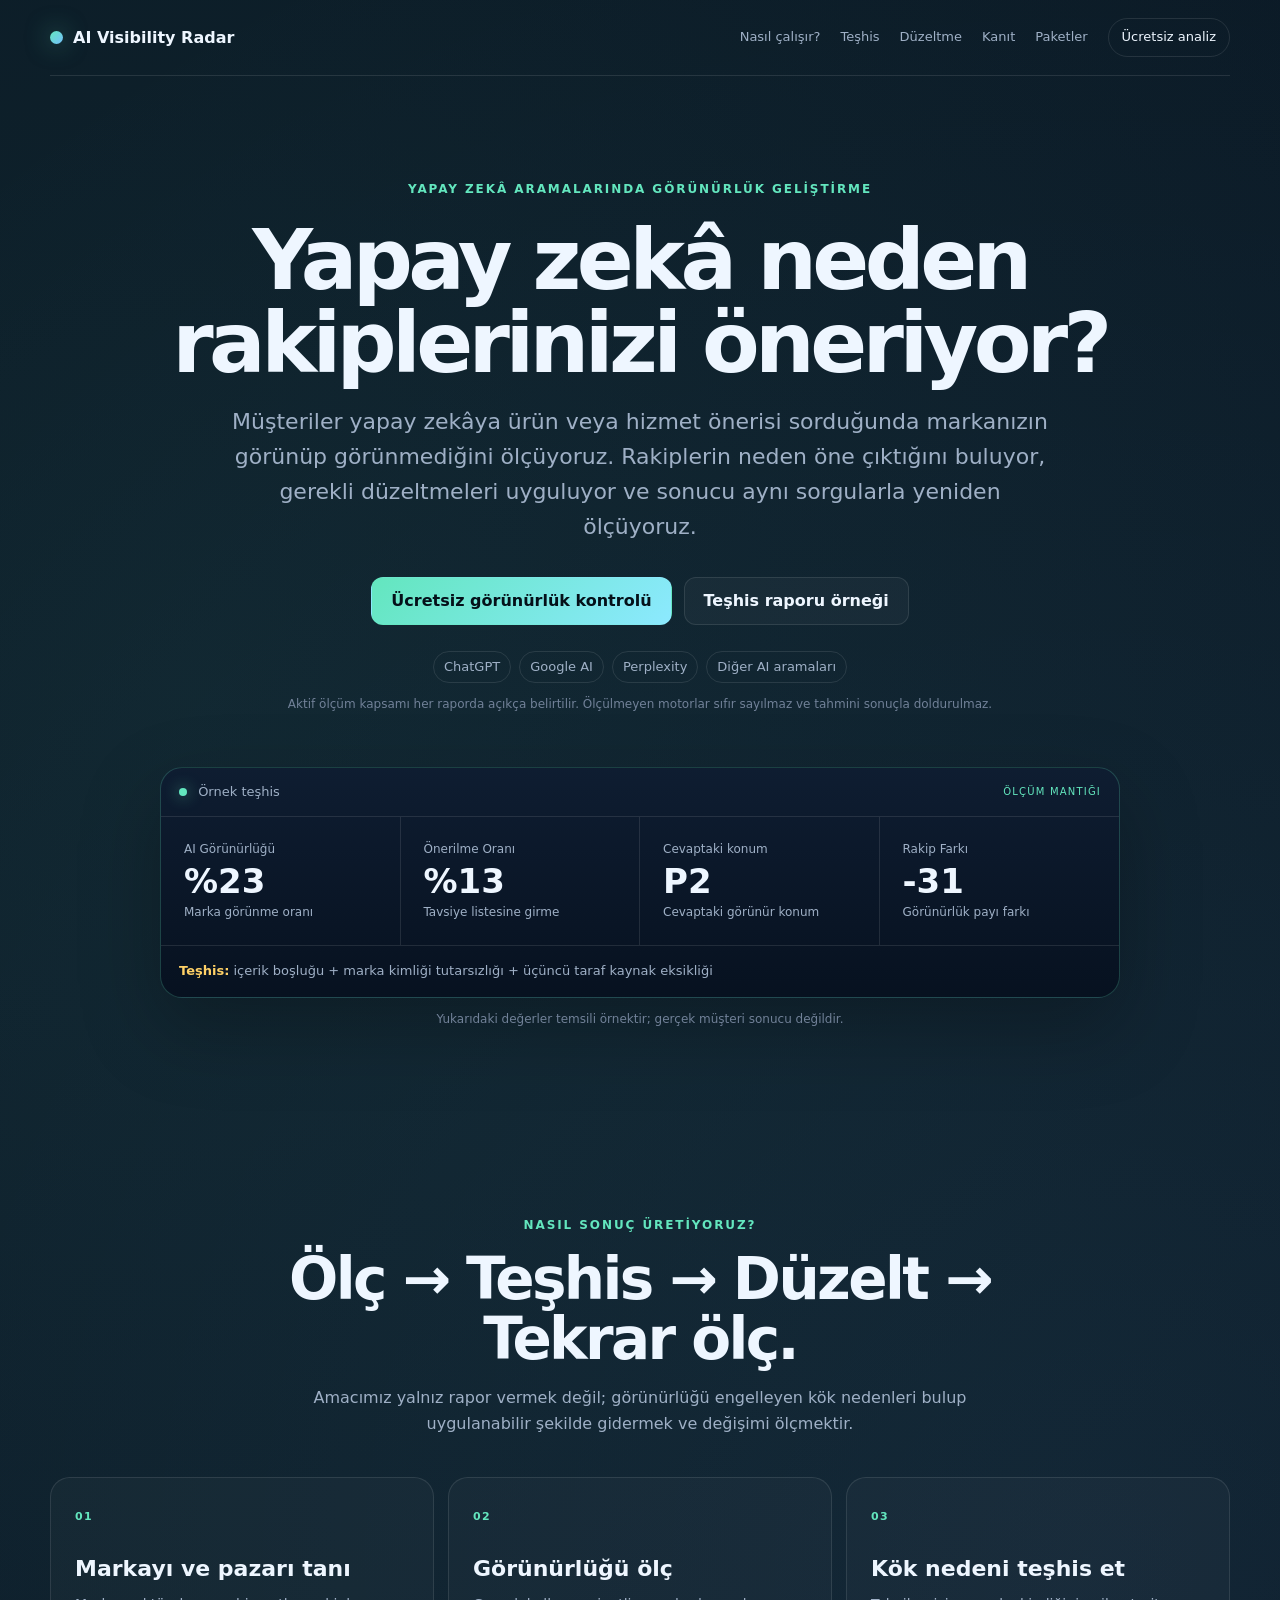
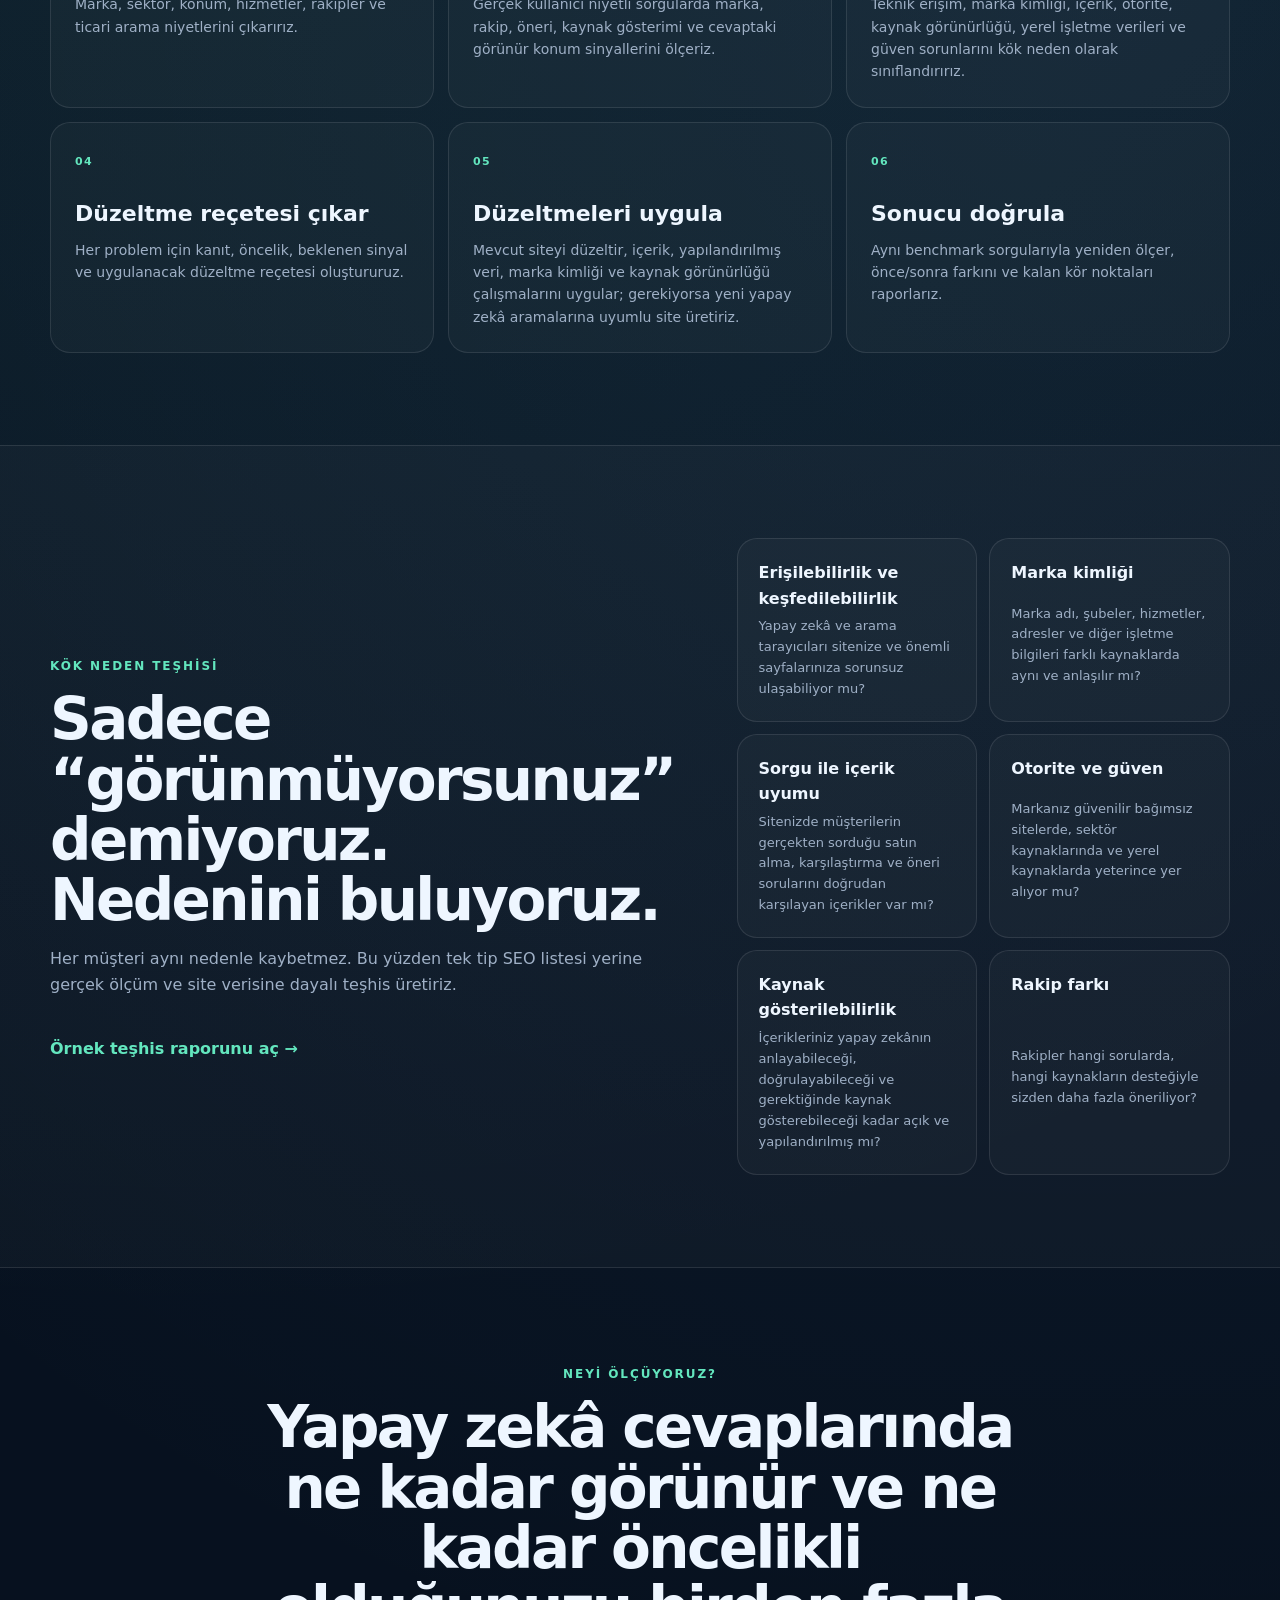
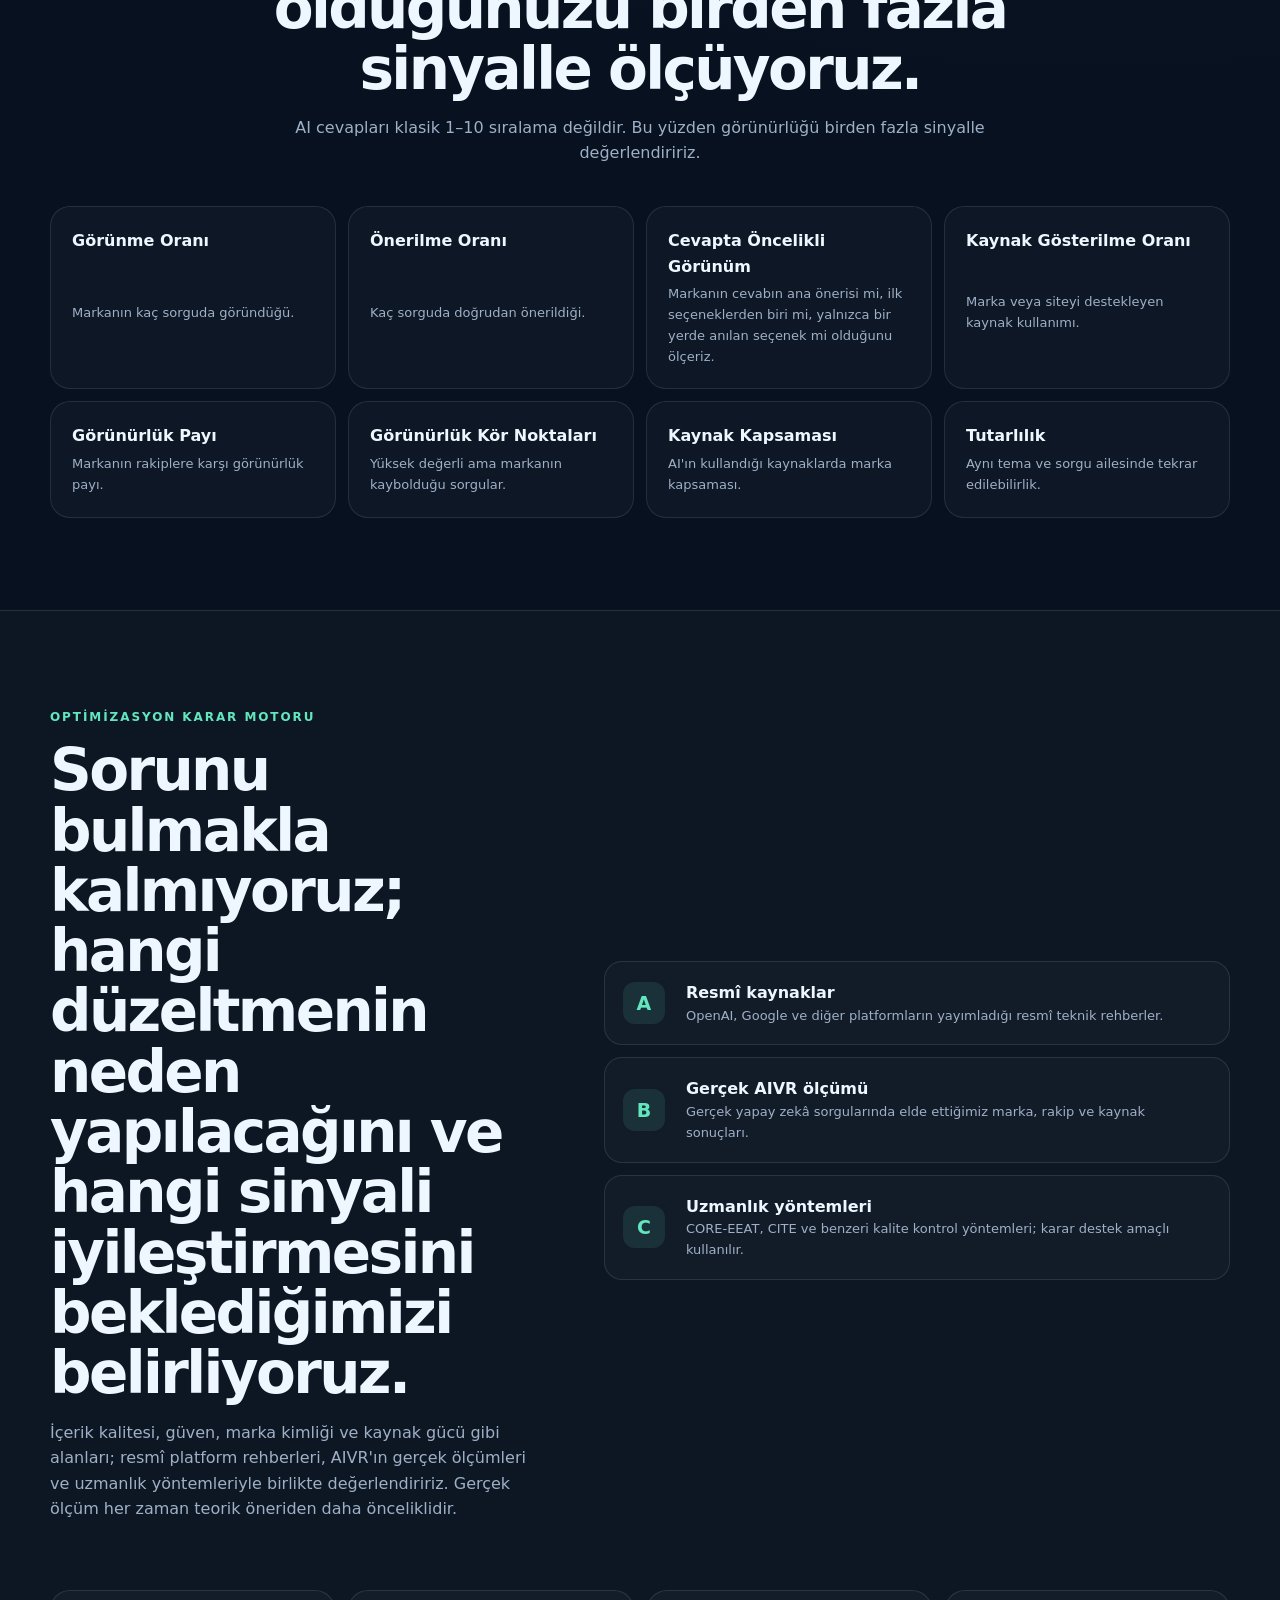
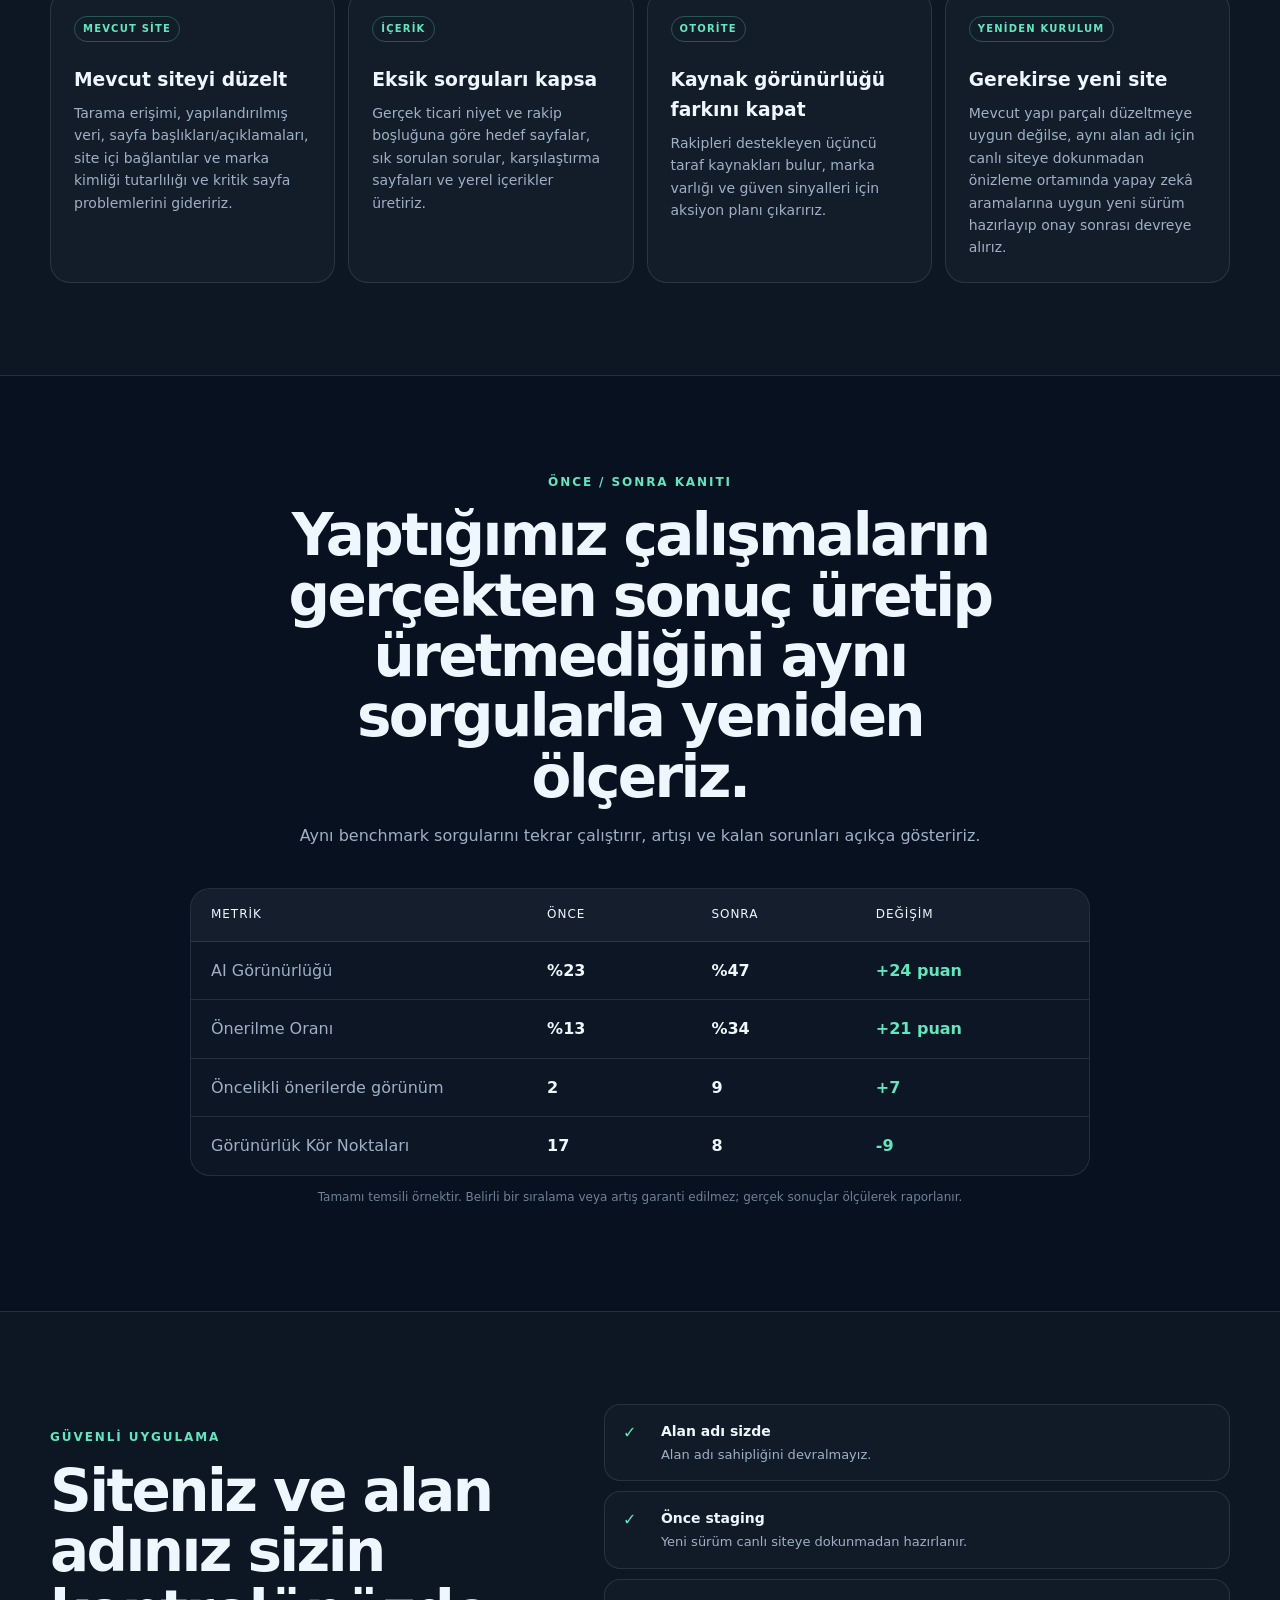
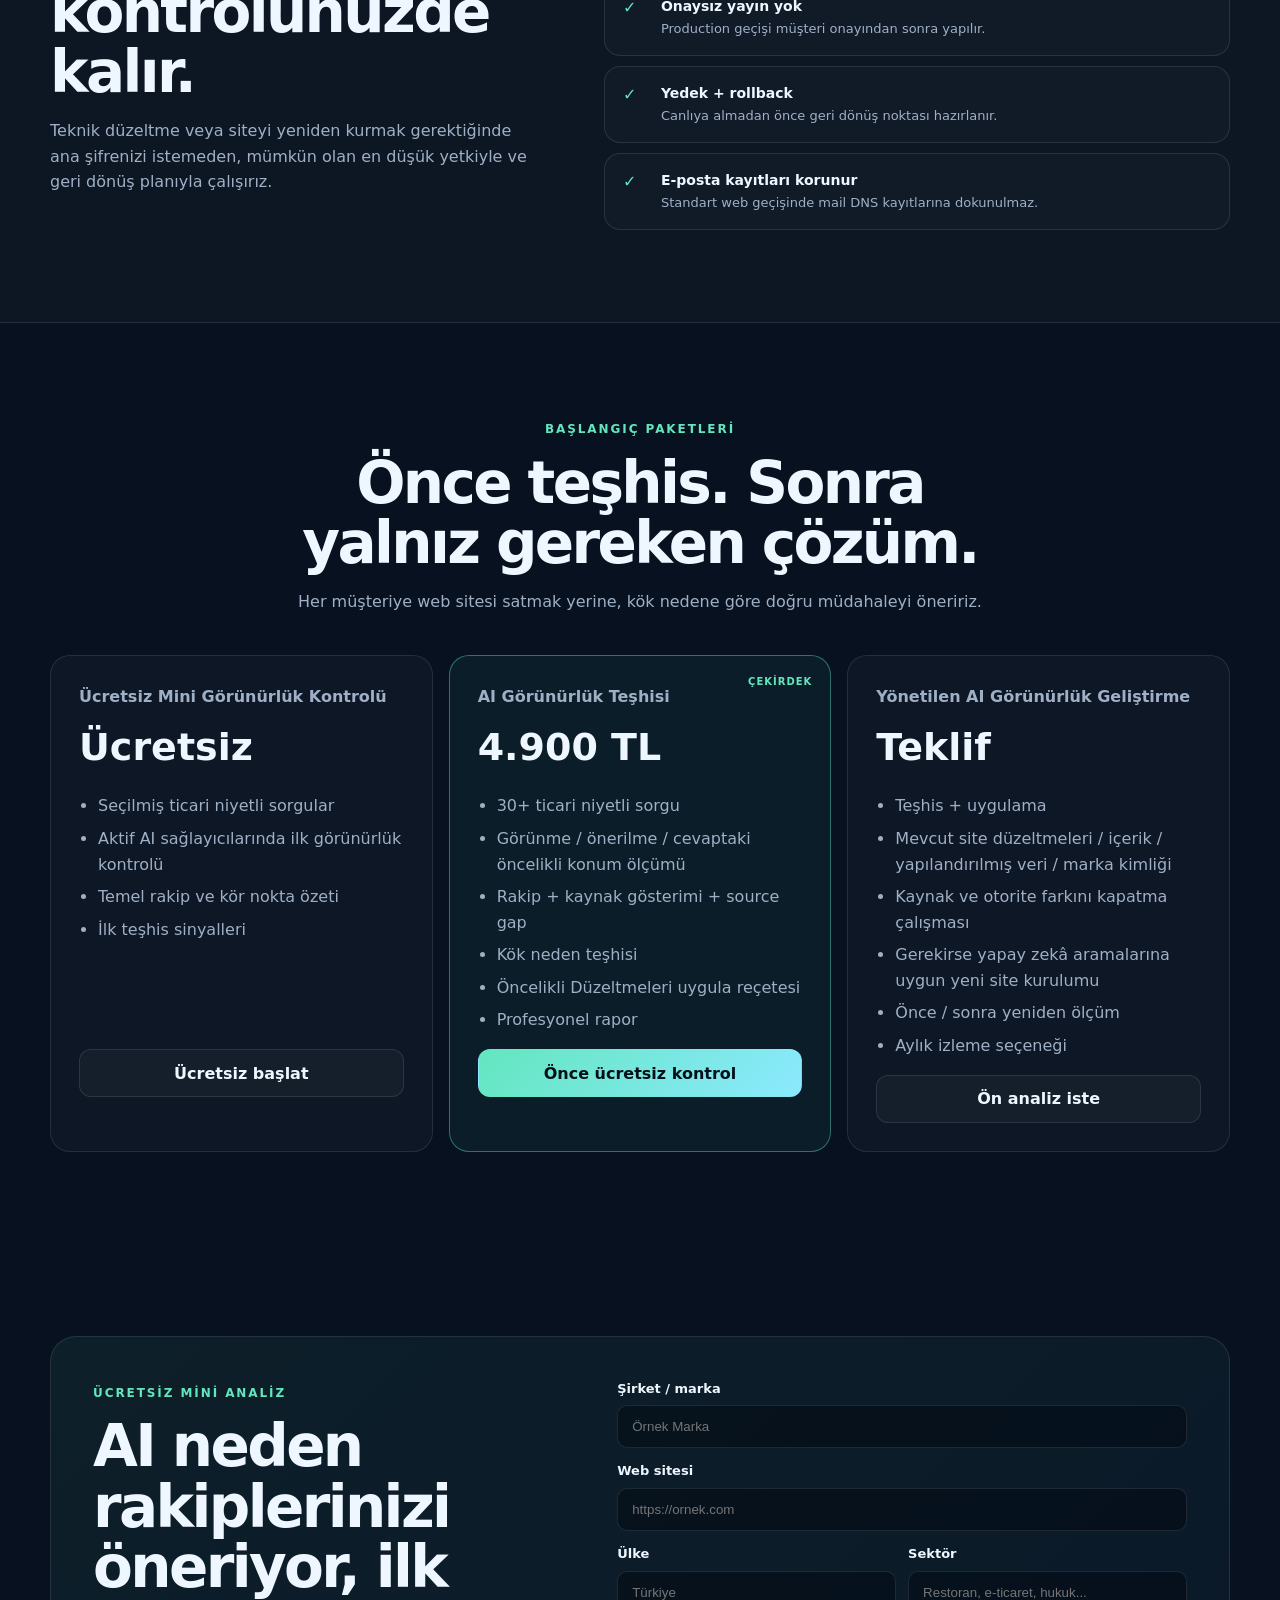
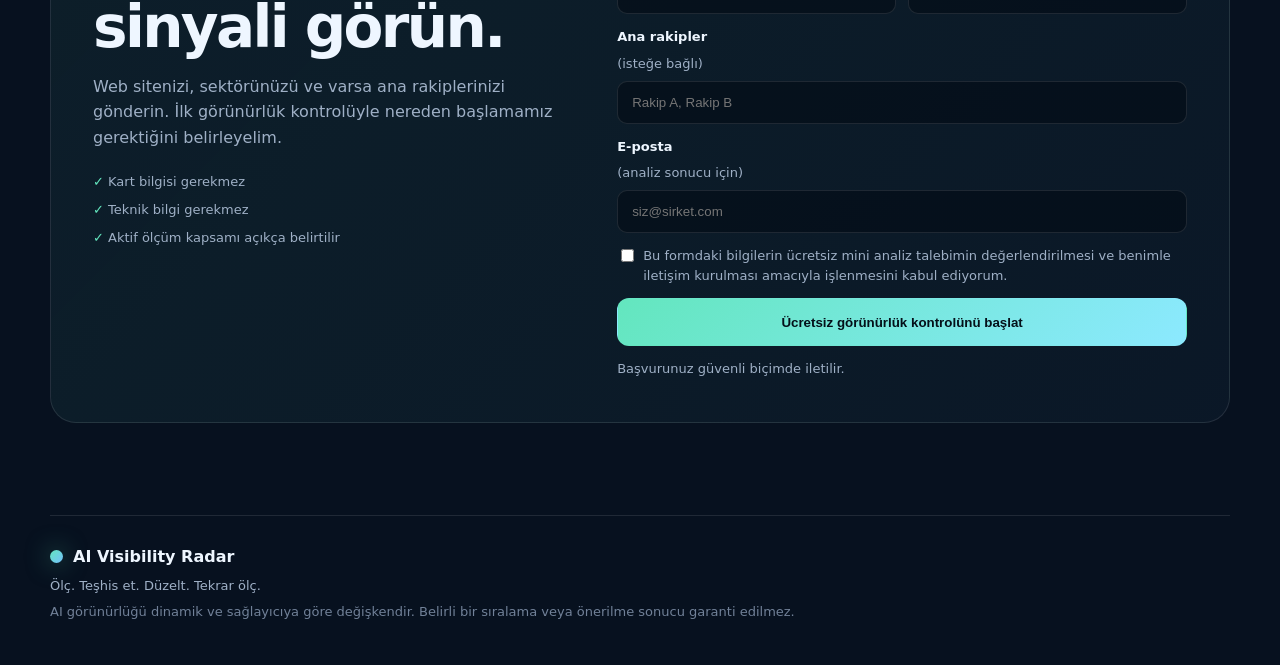
==== ai-visibility-radar/index.html @ 1019739a "Polish customer-facing Turkish terminology" ====
<!doctype html>
<html lang="tr">
<head>
  <meta charset="utf-8" />
  <meta name="viewport" content="width=device-width, initial-scale=1" />
  <meta name="description" content="AI Visibility Radar; markanızın yapay zekâ cevaplarında neden görünmediğini teşhis eder, rakip ve kaynak farkını gösterir, düzeltme planı üretir ve sonucu yeniden ölçer." />
  <meta name="theme-color" content="#07111f" />
  <meta http-equiv="Cache-Control" content="no-cache, no-store, must-revalidate" />
  <meta http-equiv="Pragma" content="no-cache" />
  <meta http-equiv="Expires" content="0" />
  <title>AI Visibility Radar — Ölç, Teşhis Et, Düzelt, Tekrar Ölç</title>
  <link rel="stylesheet" href="./styles.css?v=tr-20260918-1" />
</head>
<body>
  <header class="nav shell">
    <a class="brand" href="#top" aria-label="AI Visibility Radar ana sayfa">
      <span class="brand-mark" aria-hidden="true"></span>
      <span>AI Visibility Radar</span>
    </a>
    <nav class="nav-links" aria-label="Ana menü">
      <a href="#how">Nasıl çalışır?</a>
      <a href="#diagnosis">Teşhis</a>
      <a href="#fix">Düzeltme</a>
      <a href="#proof">Kanıt</a>
      <a href="#pricing">Paketler</a>
      <a class="nav-cta" href="#free-check">Ücretsiz analiz</a>
    </nav>
  </header>

  <main id="top">
    <section class="hero shell">
      <div class="eyebrow">Yapay zekâ aramalarında görünürlük geliştirme</div>
      <h1>Yapay zekâ neden rakiplerinizi öneriyor?</h1>
      <p class="hero-copy">Müşteriler yapay zekâya ürün veya hizmet önerisi sorduğunda markanızın görünüp görünmediğini ölçüyoruz. Rakiplerin neden öne çıktığını buluyor, gerekli düzeltmeleri uyguluyor ve sonucu aynı sorgularla yeniden ölçüyoruz.</p>

      <div class="hero-actions">
        <a class="button primary" href="#free-check">Ücretsiz görünürlük kontrolü</a>
        <a class="button secondary" href="./sample-report.html?v=tr-20260918-1">Teşhis raporu örneği</a>
      </div>

      <div class="engine-row" aria-label="Hedeflenen yapay zekâ ekosistemleri">
        <span>ChatGPT</span><span>Google AI</span><span>Perplexity</span><span>Diğer AI aramaları</span>
      </div>
      <p class="illustrative">Aktif ölçüm kapsamı her raporda açıkça belirtilir. Ölçülmeyen motorlar sıfır sayılmaz ve tahmini sonuçla doldurulmaz.</p>

      <div class="hero-console" aria-label="AI görünürlük örnek teşhis ekranı">
        <div class="console-head">
          <div><span class="status-dot"></span> Örnek teşhis</div>
          <span class="console-tag">ÖLÇÜM MANTIĞI</span>
        </div>
        <div class="console-grid">
          <div class="console-metric"><span>AI Görünürlüğü</span><strong>%23</strong><small>Marka görünme oranı</small></div>
          <div class="console-metric"><span>Önerilme Oranı</span><strong>%13</strong><small>Tavsiye listesine girme</small></div>
          <div class="console-metric"><span>Cevaptaki konum</span><strong>P2</strong><small>Cevaptaki görünür konum</small></div>
          <div class="console-metric"><span>Rakip Farkı</span><strong>-31</strong><small>Görünürlük payı farkı</small></div>
        </div>
        <div class="diagnosis-strip"><b>Teşhis:</b> içerik boşluğu + marka kimliği tutarsızlığı + üçüncü taraf kaynak eksikliği</div>
      </div>
      <p class="illustrative">Yukarıdaki değerler temsili örnektir; gerçek müşteri sonucu değildir.</p>
    </section>

    <section class="section shell" id="how">
      <div class="section-heading">
        <span class="kicker">Nasıl sonuç üretiyoruz?</span>
        <h2>Ölç → Teşhis → Düzelt → Tekrar ölç.</h2>
        <p>Amacımız yalnız rapor vermek değil; görünürlüğü engelleyen kök nedenleri bulup uygulanabilir şekilde gidermek ve değişimi ölçmektir.</p>
      </div>

      <div class="flow-grid">
        <article class="flow-card"><span>01</span><h3>Markayı ve pazarı tanı</h3><p>Marka, sektör, konum, hizmetler, rakipler ve ticari arama niyetlerini çıkarırız.</p></article>
        <article class="flow-card"><span>02</span><h3>Görünürlüğü ölç</h3><p>Gerçek kullanıcı niyetli sorgularda marka, rakip, öneri, kaynak gösterimi ve cevaptaki görünür konum sinyallerini ölçeriz.</p></article>
        <article class="flow-card"><span>03</span><h3>Kök nedeni teşhis et</h3><p>Teknik erişim, marka kimliği, içerik, otorite, kaynak görünürlüğü, yerel işletme verileri ve güven sorunlarını kök neden olarak sınıflandırırız.</p></article>
        <article class="flow-card"><span>04</span><h3>Düzeltme reçetesi çıkar</h3><p>Her problem için kanıt, öncelik, beklenen sinyal ve uygulanacak düzeltme reçetesi oluştururuz.</p></article>
        <article class="flow-card"><span>05</span><h3>Düzeltmeleri uygula</h3><p>Mevcut siteyi düzeltir, içerik, yapılandırılmış veri, marka kimliği ve kaynak görünürlüğü çalışmalarını uygular; gerekiyorsa yeni yapay zekâ aramalarına uyumlu site üretiriz.</p></article>
        <article class="flow-card"><span>06</span><h3>Sonucu doğrula</h3><p>Aynı benchmark sorgularıyla yeniden ölçer, önce/sonra farkını ve kalan kör noktaları raporlarız.</p></article>
      </div>
    </section>

    <section class="section section-dark" id="diagnosis">
      <div class="shell split">
        <div class="section-heading left">
          <span class="kicker">Kök neden teşhisi</span>
          <h2>Sadece “görünmüyorsunuz” demiyoruz. Nedenini buluyoruz.</h2>
          <p>Her müşteri aynı nedenle kaybetmez. Bu yüzden tek tip SEO listesi yerine gerçek ölçüm ve site verisine dayalı teşhis üretiriz.</p>
          <a class="text-link" href="./sample-report.html?v=tr-20260918-1">Örnek teşhis raporunu aç →</a>
        </div>
        <div class="diagnosis-grid">
          <div class="diagnosis-card"><strong>Erişilebilirlik ve keşfedilebilirlik</strong><span>Yapay zekâ ve arama tarayıcıları sitenize ve önemli sayfalarınıza sorunsuz ulaşabiliyor mu?</span></div>
          <div class="diagnosis-card"><strong>Marka kimliği</strong><span>Marka adı, şubeler, hizmetler, adresler ve diğer işletme bilgileri farklı kaynaklarda aynı ve anlaşılır mı?</span></div>
          <div class="diagnosis-card"><strong>Sorgu ile içerik uyumu</strong><span>Sitenizde müşterilerin gerçekten sorduğu satın alma, karşılaştırma ve öneri sorularını doğrudan karşılayan içerikler var mı?</span></div>
          <div class="diagnosis-card"><strong>Otorite ve güven</strong><span>Markanız güvenilir bağımsız sitelerde, sektör kaynaklarında ve yerel kaynaklarda yeterince yer alıyor mu?</span></div>
          <div class="diagnosis-card"><strong>Kaynak gösterilebilirlik</strong><span>İçerikleriniz yapay zekânın anlayabileceği, doğrulayabileceği ve gerektiğinde kaynak gösterebileceği kadar açık ve yapılandırılmış mı?</span></div>
          <div class="diagnosis-card"><strong>Rakip farkı</strong><span>Rakipler hangi sorularda, hangi kaynakların desteğiyle sizden daha fazla öneriliyor?</span></div>
        </div>
      </div>
    </section>

    <section class="section shell">
      <div class="section-heading">
        <span class="kicker">Neyi ölçüyoruz?</span>
        <h2>Yapay zekâ cevaplarında ne kadar görünür ve ne kadar öncelikli olduğunuzu birden fazla sinyalle ölçüyoruz.</h2>
        <p>AI cevapları klasik 1–10 sıralama değildir. Bu yüzden görünürlüğü birden fazla sinyalle değerlendiririz.</p>
      </div>
      <div class="metric-grid four">
        <div class="metric"><strong>Görünme Oranı</strong><span>Markanın kaç sorguda göründüğü.</span></div>
        <div class="metric"><strong>Önerilme Oranı</strong><span>Kaç sorguda doğrudan önerildiği.</span></div>
        <div class="metric"><strong>Cevapta Öncelikli Görünüm</strong><span>Markanın cevabın ana önerisi mi, ilk seçeneklerden biri mi, yalnızca bir yerde anılan seçenek mi olduğunu ölçeriz.</span></div>
        <div class="metric"><strong>Kaynak Gösterilme Oranı</strong><span>Marka veya siteyi destekleyen kaynak kullanımı.</span></div>
        <div class="metric"><strong>Görünürlük Payı</strong><span>Markanın rakiplere karşı görünürlük payı.</span></div>
        <div class="metric"><strong>Görünürlük Kör Noktaları</strong><span>Yüksek değerli ama markanın kaybolduğu sorgular.</span></div>
        <div class="metric"><strong>Kaynak Kapsaması</strong><span>AI'ın kullandığı kaynaklarda marka kapsaması.</span></div>
        <div class="metric"><strong>Tutarlılık</strong><span>Aynı tema ve sorgu ailesinde tekrar edilebilirlik.</span></div>
      </div>
    </section>

    <section class="section section-dark" id="fix">
      <div class="shell split">
        <div class="section-heading left">
          <span class="kicker">Optimizasyon karar motoru</span>
          <h2>Sorunu bulmakla kalmıyoruz; hangi düzeltmenin neden yapılacağını ve hangi sinyali iyileştirmesini beklediğimizi belirliyoruz.</h2>
          <p>İçerik kalitesi, güven, marka kimliği ve kaynak gücü gibi alanları; resmî platform rehberleri, AIVR'ın gerçek ölçümleri ve uzmanlık yöntemleriyle birlikte değerlendiririz. Gerçek ölçüm her zaman teorik öneriden daha önceliklidir.</p>
        </div>
        <div class="evidence-stack">
          <div class="evidence-row"><b>A</b><div><strong>Resmî kaynaklar</strong><span>OpenAI, Google ve diğer platformların yayımladığı resmî teknik rehberler.</span></div></div>
          <div class="evidence-row"><b>B</b><div><strong>Gerçek AIVR ölçümü</strong><span>Gerçek yapay zekâ sorgularında elde ettiğimiz marka, rakip ve kaynak sonuçları.</span></div></div>
          <div class="evidence-row"><b>C</b><div><strong>Uzmanlık yöntemleri</strong><span>CORE-EEAT, CITE ve benzeri kalite kontrol yöntemleri; karar destek amaçlı kullanılır.</span></div></div>
        </div>
      </div>

      <div class="shell fix-grid">
        <article class="fix-card"><span class="fix-badge">MEVCUT SİTE</span><h3>Mevcut siteyi düzelt</h3><p>Tarama erişimi, yapılandırılmış veri, sayfa başlıkları/açıklamaları, site içi bağlantılar ve marka kimliği tutarlılığı ve kritik sayfa problemlerini gideririz.</p></article>
        <article class="fix-card"><span class="fix-badge">İÇERİK</span><h3>Eksik sorguları kapsa</h3><p>Gerçek ticari niyet ve rakip boşluğuna göre hedef sayfalar, sık sorulan sorular, karşılaştırma sayfaları ve yerel içerikler üretiriz.</p></article>
        <article class="fix-card"><span class="fix-badge">OTORİTE</span><h3>Kaynak görünürlüğü farkını kapat</h3><p>Rakipleri destekleyen üçüncü taraf kaynakları bulur, marka varlığı ve güven sinyalleri için aksiyon planı çıkarırız.</p></article>
        <article class="fix-card"><span class="fix-badge">YENİDEN KURULUM</span><h3>Gerekirse yeni site</h3><p>Mevcut yapı parçalı düzeltmeye uygun değilse, aynı alan adı için canlı siteye dokunmadan önizleme ortamında yapay zekâ aramalarına uygun yeni sürüm hazırlayıp onay sonrası devreye alırız.</p></article>
      </div>
    </section>

    <section class="section shell" id="proof">
      <div class="section-heading">
        <span class="kicker">Önce / Sonra Kanıtı</span>
        <h2>Yaptığımız çalışmaların gerçekten sonuç üretip üretmediğini aynı sorgularla yeniden ölçeriz.</h2>
        <p>Aynı benchmark sorgularını tekrar çalıştırır, artışı ve kalan sorunları açıkça gösteririz.</p>
      </div>

      <div class="proof-table" role="table" aria-label="Temsili önce sonra karşılaştırması">
        <div class="proof-row proof-head" role="row"><span>Metrik</span><span>Önce</span><span>Sonra</span><span>Değişim</span></div>
        <div class="proof-row" role="row"><span>AI Görünürlüğü</span><b>%23</b><b>%47</b><em>+24 puan</em></div>
        <div class="proof-row" role="row"><span>Önerilme Oranı</span><b>%13</b><b>%34</b><em>+21 puan</em></div>
        <div class="proof-row" role="row"><span>Öncelikli önerilerde görünüm</span><b>2</b><b>9</b><em>+7</em></div>
        <div class="proof-row" role="row"><span>Görünürlük Kör Noktaları</span><b>17</b><b>8</b><em>-9</em></div>
      </div>
      <p class="illustrative center">Tamamı temsili örnektir. Belirli bir sıralama veya artış garanti edilmez; gerçek sonuçlar ölçülerek raporlanır.</p>
    </section>

    <section class="section section-dark" id="trust">
      <div class="shell split">
        <div class="section-heading left">
          <span class="kicker">Güvenli uygulama</span>
          <h2>Siteniz ve alan adınız sizin kontrolünüzde kalır.</h2>
          <p>Teknik düzeltme veya siteyi yeniden kurmak gerektiğinde ana şifrenizi istemeden, mümkün olan en düşük yetkiyle ve geri dönüş planıyla çalışırız.</p>
        </div>
        <div class="trust-list">
          <div><span>✓</span><p><strong>Alan adı sizde</strong>Alan adı sahipliğini devralmayız.</p></div>
          <div><span>✓</span><p><strong>Önce staging</strong>Yeni sürüm canlı siteye dokunmadan hazırlanır.</p></div>
          <div><span>✓</span><p><strong>Onaysız yayın yok</strong>Production geçişi müşteri onayından sonra yapılır.</p></div>
          <div><span>✓</span><p><strong>Yedek + rollback</strong>Canlıya almadan önce geri dönüş noktası hazırlanır.</p></div>
          <div><span>✓</span><p><strong>E-posta kayıtları korunur</strong>Standart web geçişinde mail DNS kayıtlarına dokunulmaz.</p></div>
        </div>
      </div>
    </section>

    <section class="section shell" id="pricing">
      <div class="section-heading">
        <span class="kicker">Başlangıç paketleri</span>
        <h2>Önce teşhis. Sonra yalnız gereken çözüm.</h2>
        <p>Her müşteriye web sitesi satmak yerine, kök nedene göre doğru müdahaleyi öneririz.</p>
      </div>
      <div class="pricing-grid">
        <article class="price-card">
          <span class="price-name">Ücretsiz Mini Görünürlük Kontrolü</span>
          <div class="price">Ücretsiz</div>
          <ul>
            <li>Seçilmiş ticari niyetli sorgular</li>
            <li>Aktif AI sağlayıcılarında ilk görünürlük kontrolü</li>
            <li>Temel rakip ve kör nokta özeti</li>
            <li>İlk teşhis sinyalleri</li>
          </ul>
          <a class="button secondary full" href="#free-check">Ücretsiz başlat</a>
        </article>

        <article class="price-card featured">
          <span class="badge">ÇEKİRDEK</span>
          <span class="price-name">AI Görünürlük Teşhisi</span>
          <div class="price">4.900 TL</div>
          <ul>
            <li>30+ ticari niyetli sorgu</li>
            <li>Görünme / önerilme / cevaptaki öncelikli konum ölçümü</li>
            <li>Rakip + kaynak gösterimi + source gap</li>
            <li>Kök neden teşhisi</li>
            <li>Öncelikli Düzeltmeleri uygula reçetesi</li>
            <li>Profesyonel rapor</li>
          </ul>
          <a class="button primary full" href="#free-check">Önce ücretsiz kontrol</a>
        </article>

        <article class="price-card">
          <span class="price-name">Yönetilen AI Görünürlük Geliştirme</span>
          <div class="price">Teklif</div>
          <ul>
            <li>Teşhis + uygulama</li>
            <li>Mevcut site düzeltmeleri / içerik / yapılandırılmış veri / marka kimliği</li>
            <li>Kaynak ve otorite farkını kapatma çalışması</li>
            <li>Gerekirse yapay zekâ aramalarına uygun yeni site kurulumu</li>
            <li>Önce / sonra yeniden ölçüm</li>
            <li>Aylık izleme seçeneği</li>
          </ul>
          <a class="button secondary full" href="#free-check">Ön analiz iste</a>
        </article>
      </div>
    </section>

    <section class="section shell" id="free-check">
      <div class="lead-panel">
        <div>
          <span class="kicker">Ücretsiz mini analiz</span>
          <h2>AI neden rakiplerinizi öneriyor, ilk sinyali görün.</h2>
          <p>Web sitenizi, sektörünüzü ve varsa ana rakiplerinizi gönderin. İlk görünürlük kontrolüyle nereden başlamamız gerektiğini belirleyelim.</p>
          <div class="lead-points">
            <span>✓ Kart bilgisi gerekmez</span>
            <span>✓ Teknik bilgi gerekmez</span>
            <span>✓ Aktif ölçüm kapsamı açıkça belirtilir</span>
          </div>
        </div>

        <form id="audit-form" class="audit-form" method="POST" action="#">
          <input type="hidden" name="_subject" value="AI Visibility Radar | Yeni Ücretsiz Mini Analiz Talebi" />
          <input type="hidden" name="_template" value="table" />
          <input type="hidden" name="_next" value="https://nedim-ucarsu.github.io/tubeforge-pages/ai-visibility-radar/thanks.html" />
          <input type="hidden" name="_url" value="https://nedim-ucarsu.github.io/tubeforge-pages/ai-visibility-radar/" />
          <input type="hidden" name="_autoresponse" value="Talebinizi aldık. AI Visibility Radar mini analiziniz için bilgileri inceleyip size e-posta üzerinden dönüş yapacağız." />
          <input type="text" name="_honey" tabindex="-1" autocomplete="off" style="position:absolute;left:-10000px;opacity:0;height:1px;width:1px" aria-hidden="true" />

          <label>Şirket / marka<input name="Marka" required autocomplete="organization" placeholder="Örnek Marka" /></label>
          <label>Web sitesi<input name="Web_Sitesi" required type="url" placeholder="https://ornek.com" /></label>

          <div class="form-row">
            <label>Ülke<input name="Ulke" required placeholder="Türkiye" /></label>
            <label>Sektör<input name="Sektor" required placeholder="Restoran, e-ticaret, hukuk..." /></label>
          </div>

          <label>Ana rakipler <span>(isteğe bağlı)</span><input name="Ana_Rakip" placeholder="Rakip A, Rakip B" /></label>
          <label>E-posta <span>(analiz sonucu için)</span><input name="email" required type="email" autocomplete="email" placeholder="siz@sirket.com" /></label>

          <label class="consent"><input name="KVKK_Onay" type="checkbox" value="Onaylandi" required /><span>Bu formdaki bilgilerin ücretsiz mini analiz talebimin değerlendirilmesi ve benimle iletişim kurulması amacıyla işlenmesini kabul ediyorum.</span></label>

          <button class="button primary full" type="submit">Ücretsiz görünürlük kontrolünü başlat</button>
          <p class="form-status" id="form-status" role="status">Başvurunuz güvenli biçimde iletilir.</p>
        </form>
      </div>
    </section>
  </main>

  <footer class="footer shell">
    <div class="brand"><span class="brand-mark" aria-hidden="true"></span><span>AI Visibility Radar</span></div>
    <p>Ölç. Teşhis et. Düzelt. Tekrar ölç.</p>
    <p class="fine">AI görünürlüğü dinamik ve sağlayıcıya göre değişkendir. Belirli bir sıralama veya önerilme sonucu garanti edilmez.</p>
  </footer>

  <script src="./app.js?v=tr-20260918-1"></script>
</body>
</html>
---- ai-visibility-radar/styles.css ----
:root{--bg:#07111f;--panel:#0f1d31;--panel2:#0b1728;--text:#eef6ff;--muted:#9fb0c6;--muted2:#718198;--line:rgba(255,255,255,.1);--a:#63e6be;--b:#74c0fc;--warn:#ffd166;--max:1180px}*{box-sizing:border-box}html{scroll-behavior:smooth}body{margin:0;font-family:Inter,system-ui,-apple-system,"Segoe UI",sans-serif;background:radial-gradient(circle at 15% 8%,rgba(99,230,190,.09),transparent 28%),radial-gradient(circle at 85% 18%,rgba(116,192,252,.08),transparent 25%),var(--bg);color:var(--text);line-height:1.6}a{color:inherit;text-decoration:none}.shell{width:min(var(--max),calc(100% - 40px));margin:auto}.nav{height:76px;display:flex;align-items:center;justify-content:space-between;border-bottom:1px solid var(--line);position:relative;z-index:5}.brand{display:flex;align-items:center;gap:10px;font-weight:850}.brand-mark{width:13px;height:13px;border-radius:50%;background:linear-gradient(135deg,var(--a),var(--b));box-shadow:0 0 24px rgba(99,230,190,.5)}.nav-links{display:flex;gap:20px;align-items:center;color:var(--muted);font-size:13px}.nav-links a:hover{color:var(--text)}.nav-cta{color:var(--text)!important;border:1px solid var(--line);padding:8px 13px;border-radius:999px}.hero{padding:104px 0 78px;text-align:center}.eyebrow,.kicker{color:var(--a);text-transform:uppercase;letter-spacing:.16em;font-size:12px;font-weight:850}h1{max-width:1000px;margin:20px auto;font-size:clamp(48px,7vw,84px);line-height:.98;letter-spacing:-.055em}.hero-copy{max-width:830px;margin:auto;color:var(--muted);font-size:clamp(18px,2vw,22px)}.hero-actions{display:flex;gap:12px;justify-content:center;flex-wrap:wrap;margin-top:32px}.button{display:inline-flex;justify-content:center;align-items:center;min-height:48px;padding:0 19px;border-radius:12px;border:1px solid transparent;font-weight:800;cursor:pointer;transition:.18s ease}.button:hover{transform:translateY(-1px)}.primary{background:linear-gradient(135deg,var(--a),#8ce9ff);color:#041019}.secondary{border-color:var(--line);background:rgba(255,255,255,.035)}.full{width:100%}.engine-row{display:flex;justify-content:center;gap:8px;flex-wrap:wrap;margin-top:26px}.engine-row span{border:1px solid var(--line);border-radius:999px;padding:5px 10px;color:var(--muted);font-size:13px}.illustrative{font-size:12px;color:var(--muted2)}.center{text-align:center}.hero-console{max-width:960px;margin:52px auto 0;text-align:left;border:1px solid rgba(99,230,190,.22);border-radius:22px;background:linear-gradient(180deg,rgba(15,29,49,.96),rgba(7,17,31,.96));box-shadow:0 30px 80px rgba(0,0,0,.25);overflow:hidden}.console-head{display:flex;align-items:center;justify-content:space-between;padding:14px 18px;border-bottom:1px solid var(--line);font-size:13px;color:var(--muted)}.status-dot{display:inline-block;width:8px;height:8px;border-radius:50%;background:var(--a);margin-right:7px;box-shadow:0 0 15px rgba(99,230,190,.7)}.console-tag{font-size:10px;letter-spacing:.12em;color:var(--a)}.console-grid{display:grid;grid-template-columns:repeat(4,1fr)}.console-metric{padding:23px;border-right:1px solid var(--line);display:grid;gap:3px}.console-metric:last-child{border-right:0}.console-metric span,.console-metric small{color:var(--muted);font-size:12px}.console-metric strong{font-size:34px;line-height:1.1}.diagnosis-strip{padding:15px 18px;border-top:1px solid var(--line);color:var(--muted);font-size:13px}.diagnosis-strip b{color:var(--warn)}.section{padding:92px 0}.section-dark{background:rgba(255,255,255,.023);border-block:1px solid var(--line)}.section-heading{max-width:760px;margin:0 auto 40px;text-align:center}.section-heading.left{text-align:left;margin:0}.section-heading h2,.lead-panel h2{font-size:clamp(36px,5vw,58px);line-height:1.04;letter-spacing:-.045em;margin:12px 0}.section-heading p,.lead-panel p{color:var(--muted)}.flow-grid{display:grid;grid-template-columns:repeat(3,1fr);gap:14px}.flow-card,.diagnosis-card,.metric,.fix-card,.price-card{border:1px solid var(--line);background:rgba(255,255,255,.026);border-radius:20px}.flow-card{padding:24px;min-height:210px}.flow-card>span{font-size:11px;color:var(--a);font-weight:850;letter-spacing:.12em}.flow-card h3{margin:24px 0 7px;font-size:22px}.flow-card p{margin:0;color:var(--muted);font-size:14px}.split{display:grid;grid-template-columns:.88fr 1.12fr;gap:62px;align-items:center}.diagnosis-grid{display:grid;grid-template-columns:1fr 1fr;gap:12px}.diagnosis-card{padding:21px;display:grid;gap:5px}.diagnosis-card strong{font-size:16px}.diagnosis-card span{color:var(--muted);font-size:13px}.text-link{display:inline-block;margin-top:22px;color:var(--a);font-weight:800}.metric-grid{display:grid;grid-template-columns:1fr 1fr;gap:12px}.metric-grid.four{grid-template-columns:repeat(4,1fr)}.metric{padding:21px;display:grid;gap:5px}.metric span{color:var(--muted);font-size:13px}.evidence-stack{display:grid;gap:12px}.evidence-row{display:grid;grid-template-columns:48px 1fr;gap:15px;align-items:center;padding:18px;border:1px solid var(--line);border-radius:18px;background:rgba(255,255,255,.025)}.evidence-row>b{width:42px;height:42px;border-radius:12px;display:grid;place-items:center;background:rgba(99,230,190,.1);color:var(--a);font-size:19px}.evidence-row div{display:grid}.evidence-row span{font-size:13px;color:var(--muted)}.fix-grid{display:grid;grid-template-columns:repeat(4,1fr);gap:13px;margin-top:52px}.fix-card{padding:23px;min-height:240px}.fix-badge{display:inline-block;font-size:10px;letter-spacing:.12em;font-weight:850;color:var(--a);border:1px solid rgba(99,230,190,.28);border-radius:999px;padding:4px 8px}.fix-card h3{margin:23px 0 7px}.fix-card p{margin:0;color:var(--muted);font-size:14px}.proof-table{max-width:900px;margin:0 auto;border:1px solid var(--line);border-radius:20px;overflow:hidden;background:rgba(255,255,255,.022)}.proof-row{display:grid;grid-template-columns:1.5fr .7fr .7fr .9fr;gap:14px;padding:16px 20px;border-bottom:1px solid var(--line);align-items:center}.proof-row:last-child{border-bottom:0}.proof-row span{color:var(--muted)}.proof-row em{font-style:normal;color:var(--a);font-weight:800}.proof-head{background:rgba(255,255,255,.035);font-size:12px;text-transform:uppercase;letter-spacing:.08em}.proof-head span{color:var(--text)}.trust-list{display:grid;gap:10px}.trust-list>div{display:grid;grid-template-columns:30px 1fr;gap:8px;padding:15px 18px;border:1px solid var(--line);border-radius:16px;background:rgba(255,255,255,.02)}.trust-list>div>span{color:var(--a);font-weight:900}.trust-list p{margin:0;color:var(--muted);font-size:13px}.trust-list strong{display:block;color:var(--text);font-size:14px;margin-bottom:2px}.pricing-grid{display:grid;grid-template-columns:repeat(3,1fr);gap:16px}.price-card{padding:28px;position:relative}.price-card.featured{border-color:rgba(99,230,190,.42);background:rgba(99,230,190,.055)}.price-name{color:var(--muted);font-weight:750}.price{font-size:38px;font-weight:850;margin:7px 0 14px}.price-card ul{padding-left:19px;color:var(--muted);min-height:240px}.price-card li{margin:7px 0}.badge{position:absolute;right:18px;top:18px;color:var(--a);font-size:10px;font-weight:850;letter-spacing:.1em}.lead-panel{display:grid;grid-template-columns:.9fr 1.1fr;gap:58px;padding:42px;border:1px solid var(--line);border-radius:26px;background:linear-gradient(135deg,rgba(99,230,190,.07),rgba(116,192,252,.04))}.lead-points{display:grid;gap:7px;margin-top:22px;color:var(--muted);font-size:13px}.lead-points span::first-letter{color:var(--a)}.audit-form{display:grid;gap:13px}.audit-form label{display:grid;gap:6px;font-size:13px;font-weight:750}.audit-form label span{color:var(--muted);font-weight:500}.audit-form input{width:100%;padding:13px 14px;background:rgba(3,10,19,.55);border:1px solid var(--line);border-radius:10px;color:var(--text);outline:none}.audit-form input:focus{border-color:rgba(99,230,190,.6)}.form-row{display:grid;grid-template-columns:1fr 1fr;gap:12px}.consent{display:flex!important;gap:10px;align-items:flex-start;font-size:13px!important;line-height:1.5}.consent input{width:auto!important;margin-top:3px}.form-status{min-height:20px;margin:0;color:var(--muted);font-size:13px}.footer{padding:28px 0 42px;border-top:1px solid var(--line);display:grid;gap:6px}.footer p{margin:0;color:var(--muted);font-size:13px}.footer .fine{color:var(--muted2)}@media(max-width:980px){.nav-links a:not(.nav-cta){display:none}.console-grid{grid-template-columns:1fr 1fr}.console-metric:nth-child(2){border-right:0}.console-metric:nth-child(-n+2){border-bottom:1px solid var(--line)}.flow-grid{grid-template-columns:1fr 1fr}.split,.lead-panel{grid-template-columns:1fr}.metric-grid.four,.fix-grid{grid-template-columns:1fr 1fr}.pricing-grid{grid-template-columns:1fr 1fr}.pricing-grid .price-card:last-child{grid-column:1/-1}}@media(max-width:620px){.shell{width:calc(100% - 24px)}.hero{padding-top:72px}h1{font-size:48px}.console-grid,.flow-grid,.diagnosis-grid,.metric-grid,.metric-grid.four,.fix-grid,.pricing-grid,.form-row{grid-template-columns:1fr}.console-metric{border-right:0;border-bottom:1px solid var(--line)}.console-metric:last-child{border-bottom:0}.pricing-grid .price-card:last-child{grid-column:auto}.proof-row{grid-template-columns:1.3fr .65fr .65fr}.proof-row>*:last-child{grid-column:2/-1}.lead-panel{padding:25px}.section{padding:70px 0}}
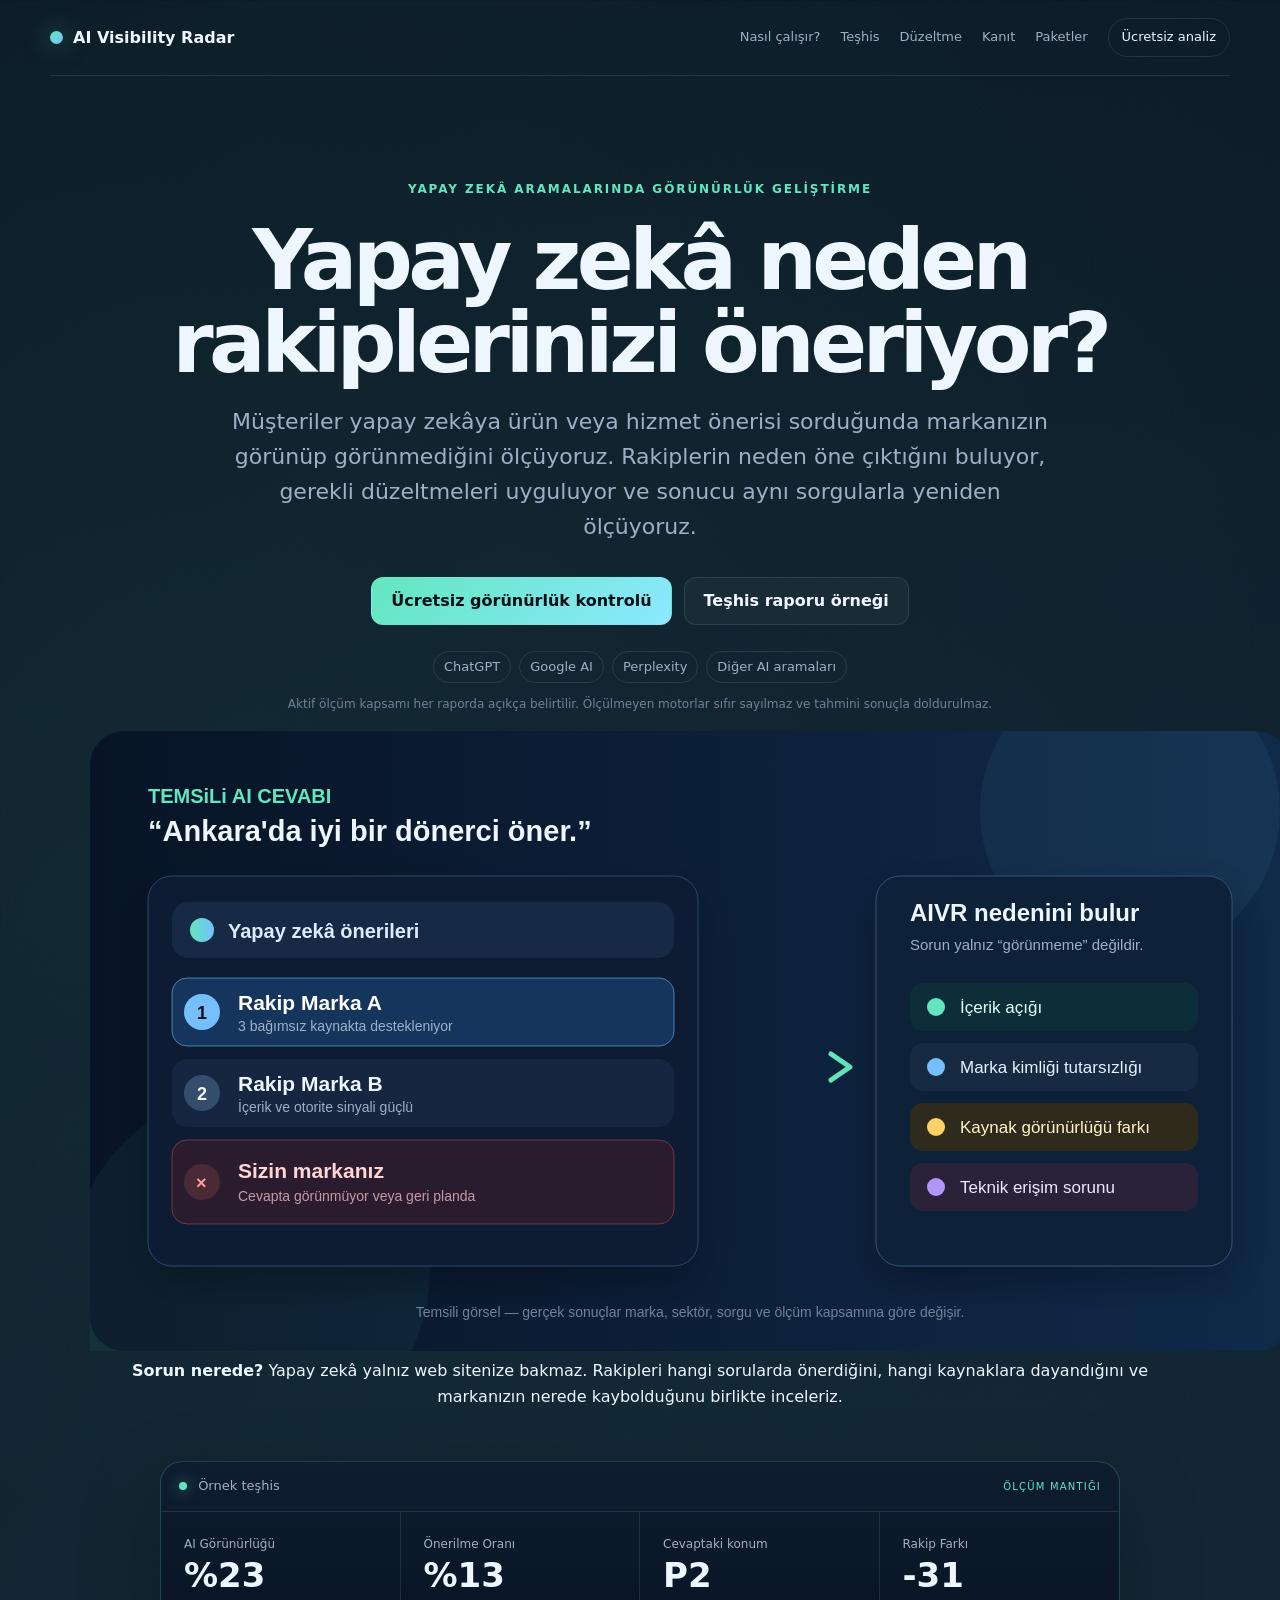
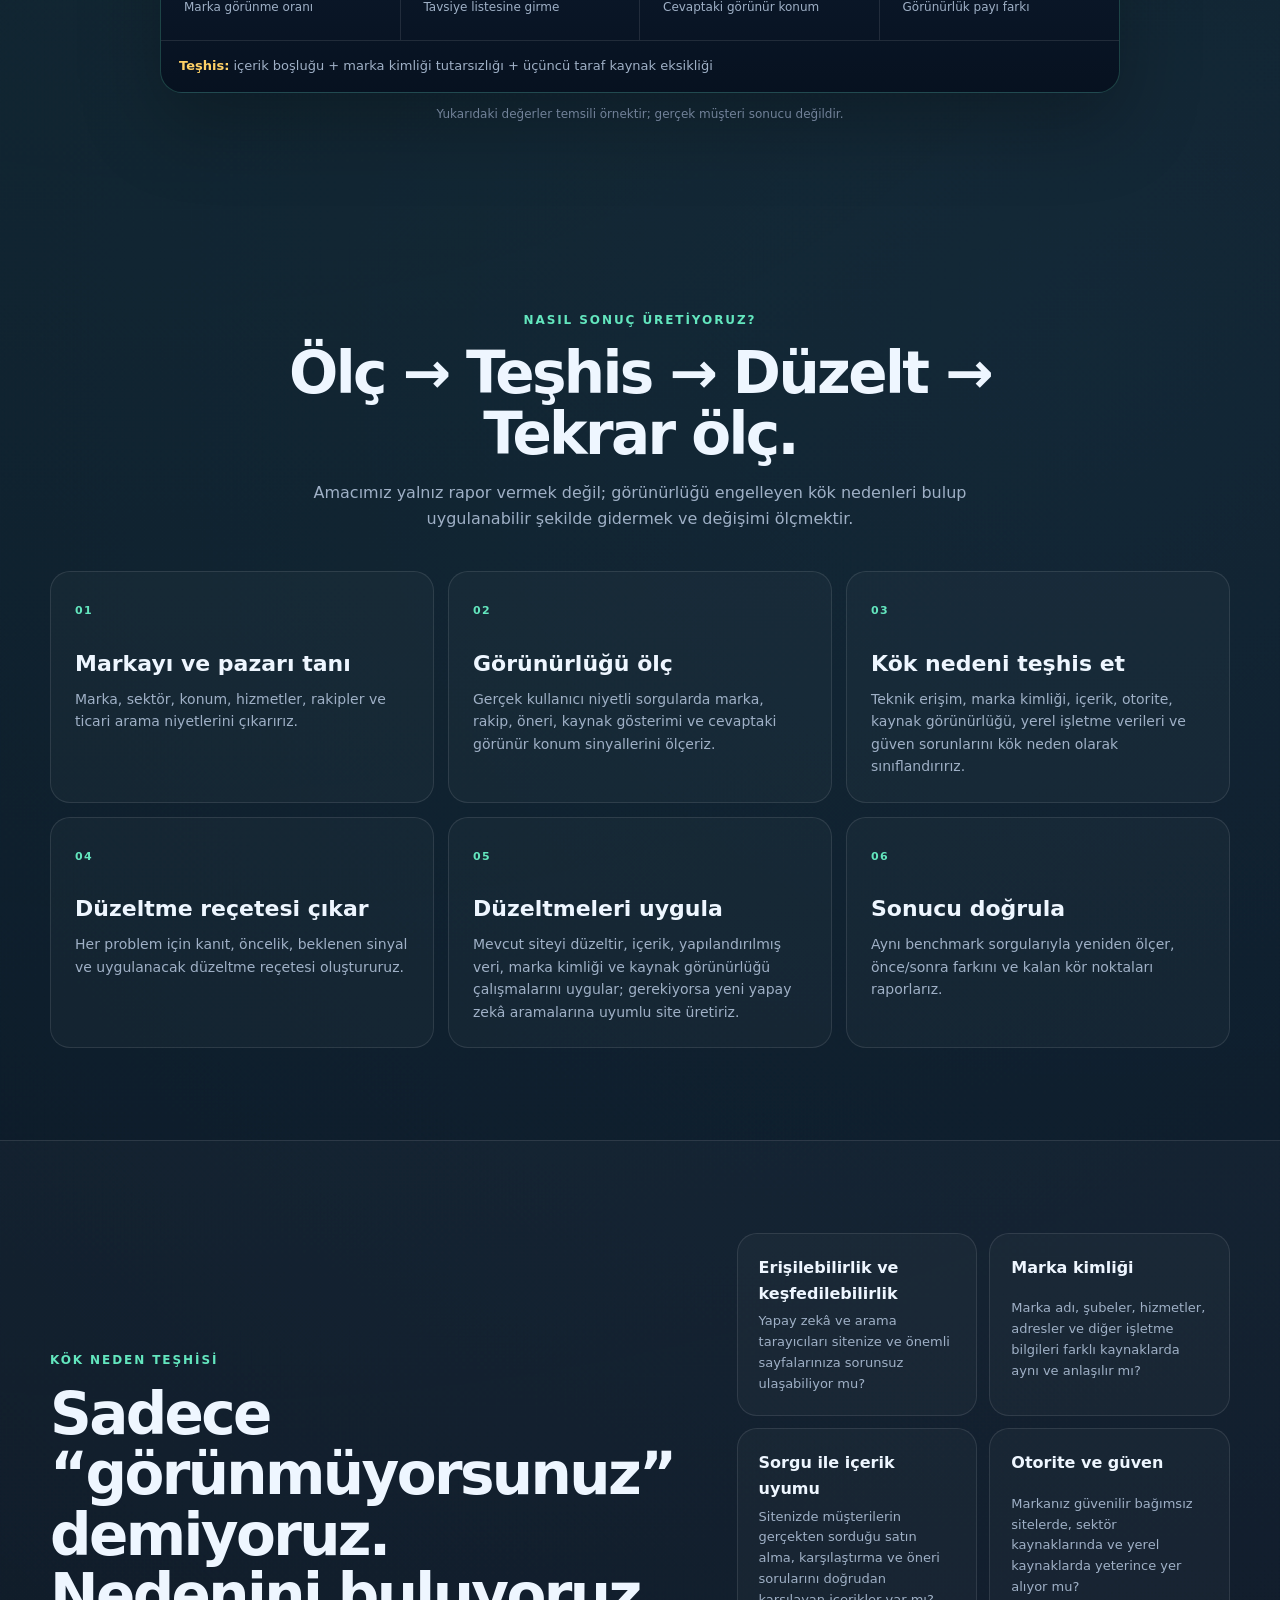
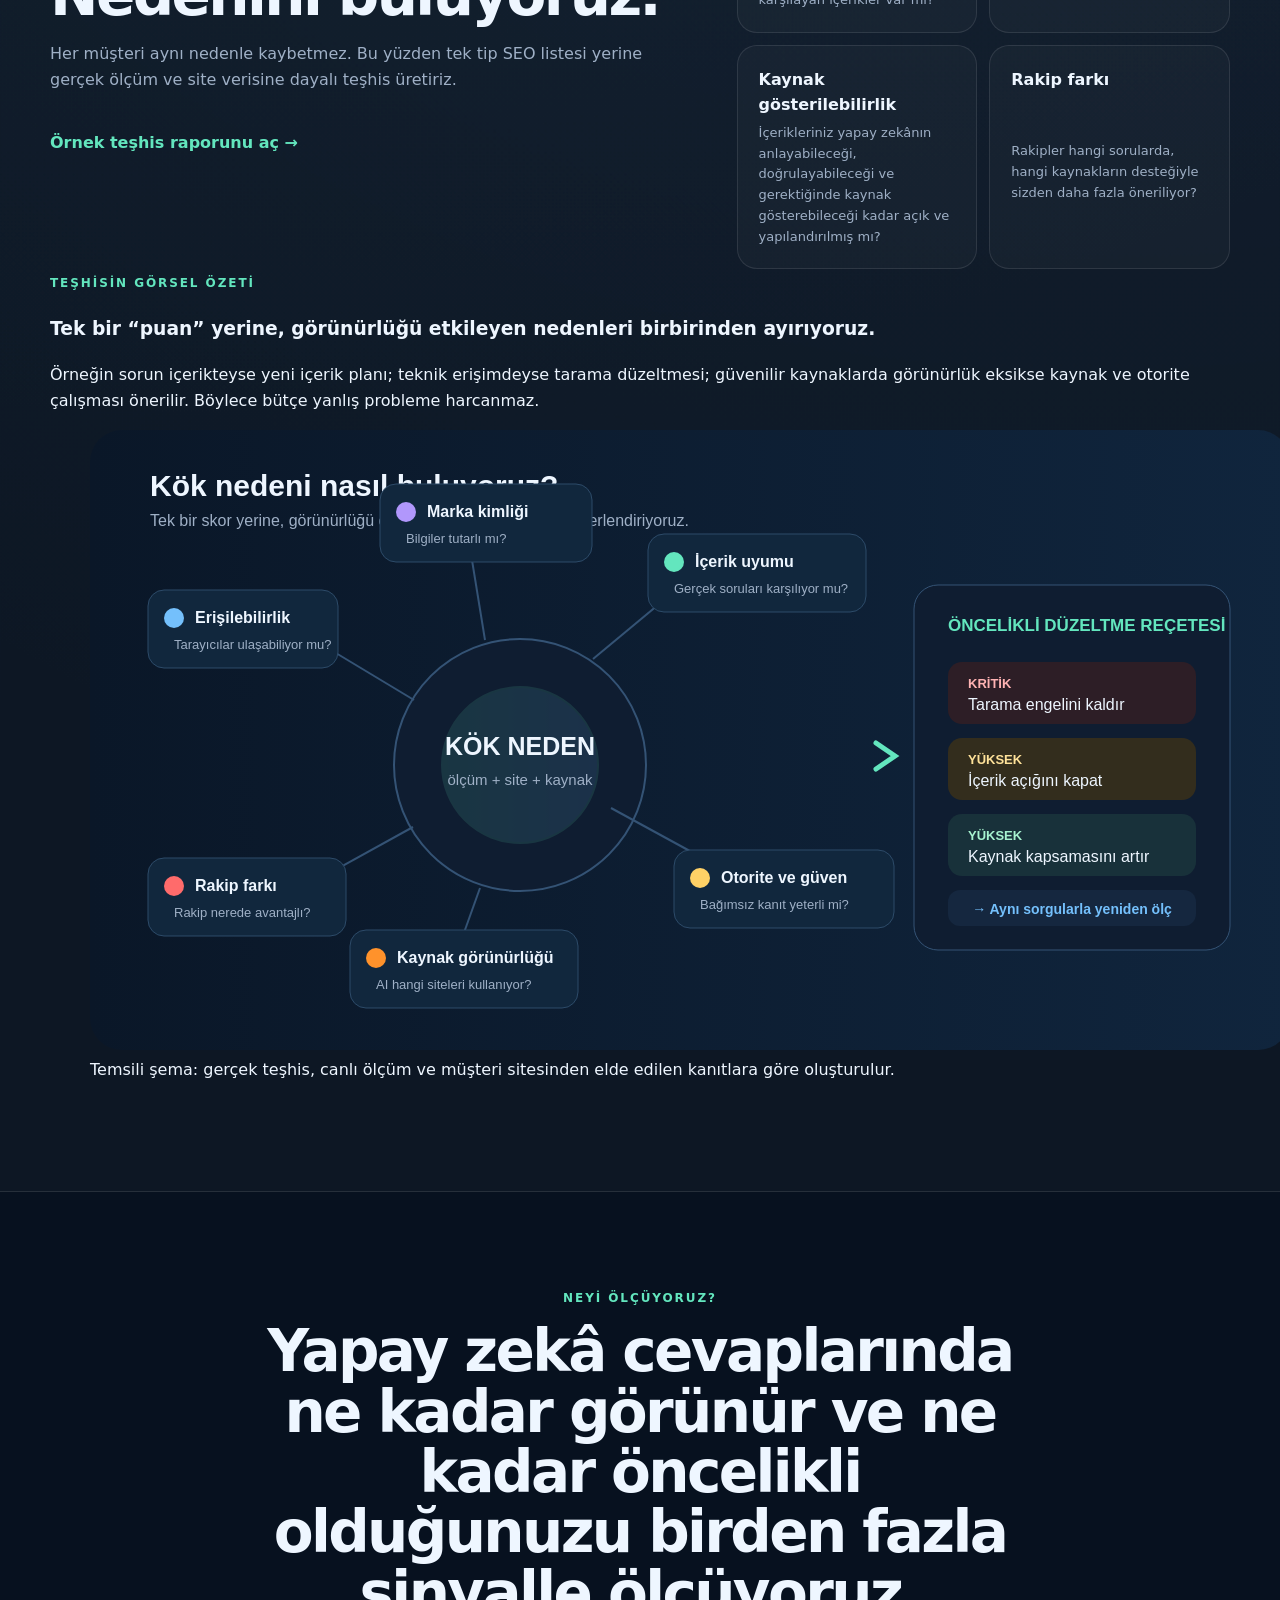
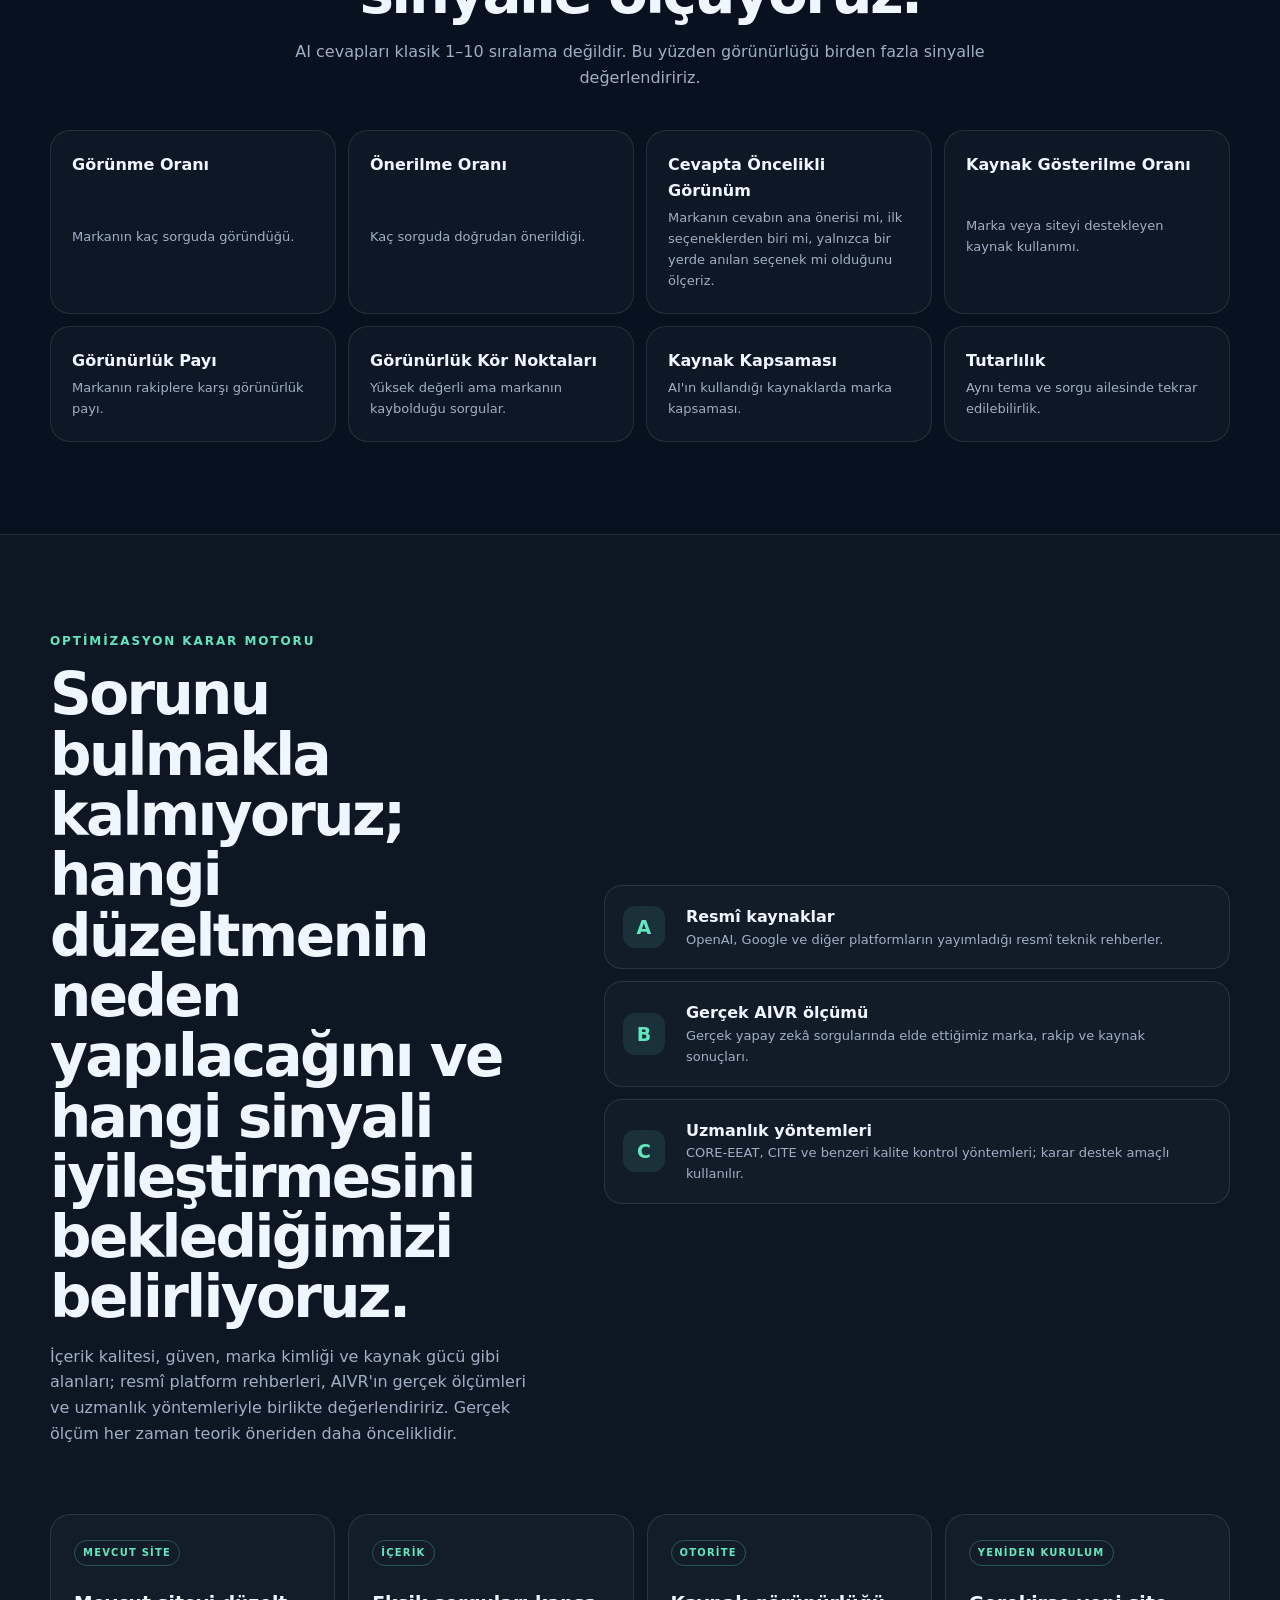
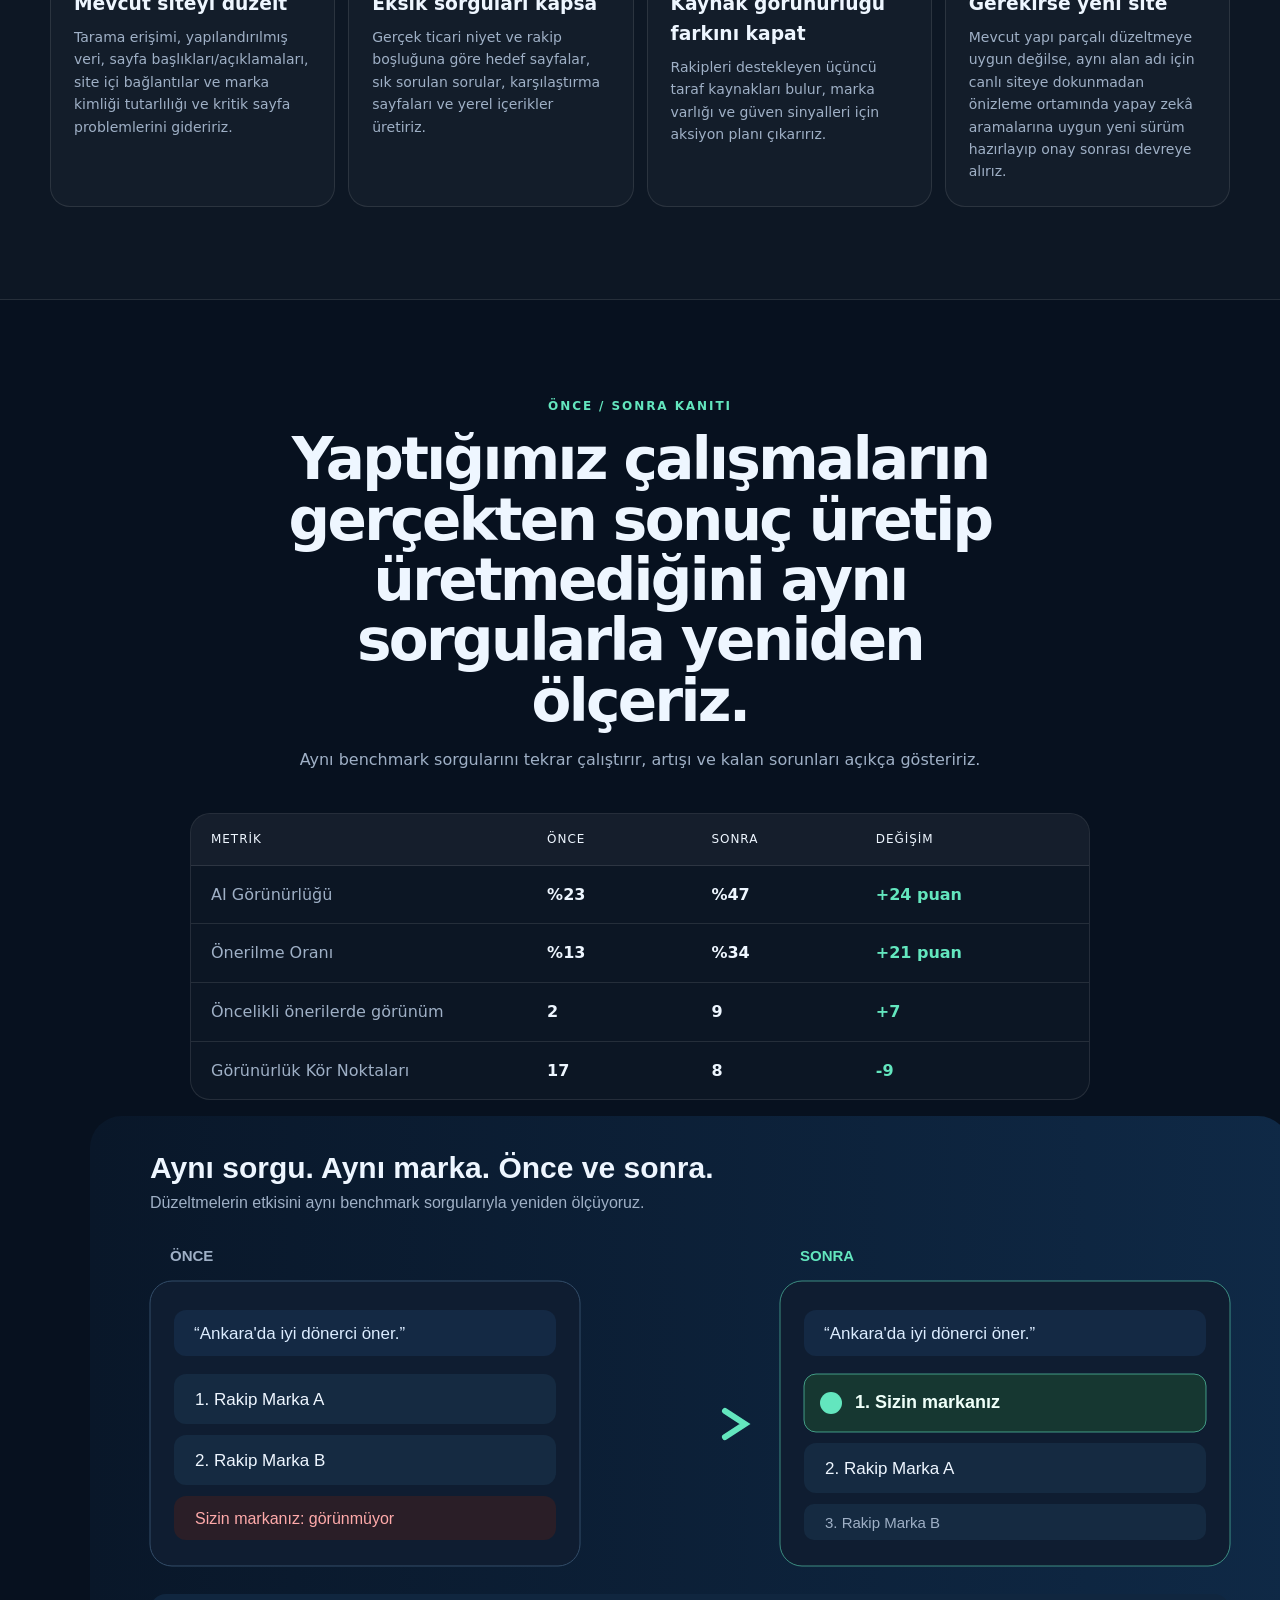
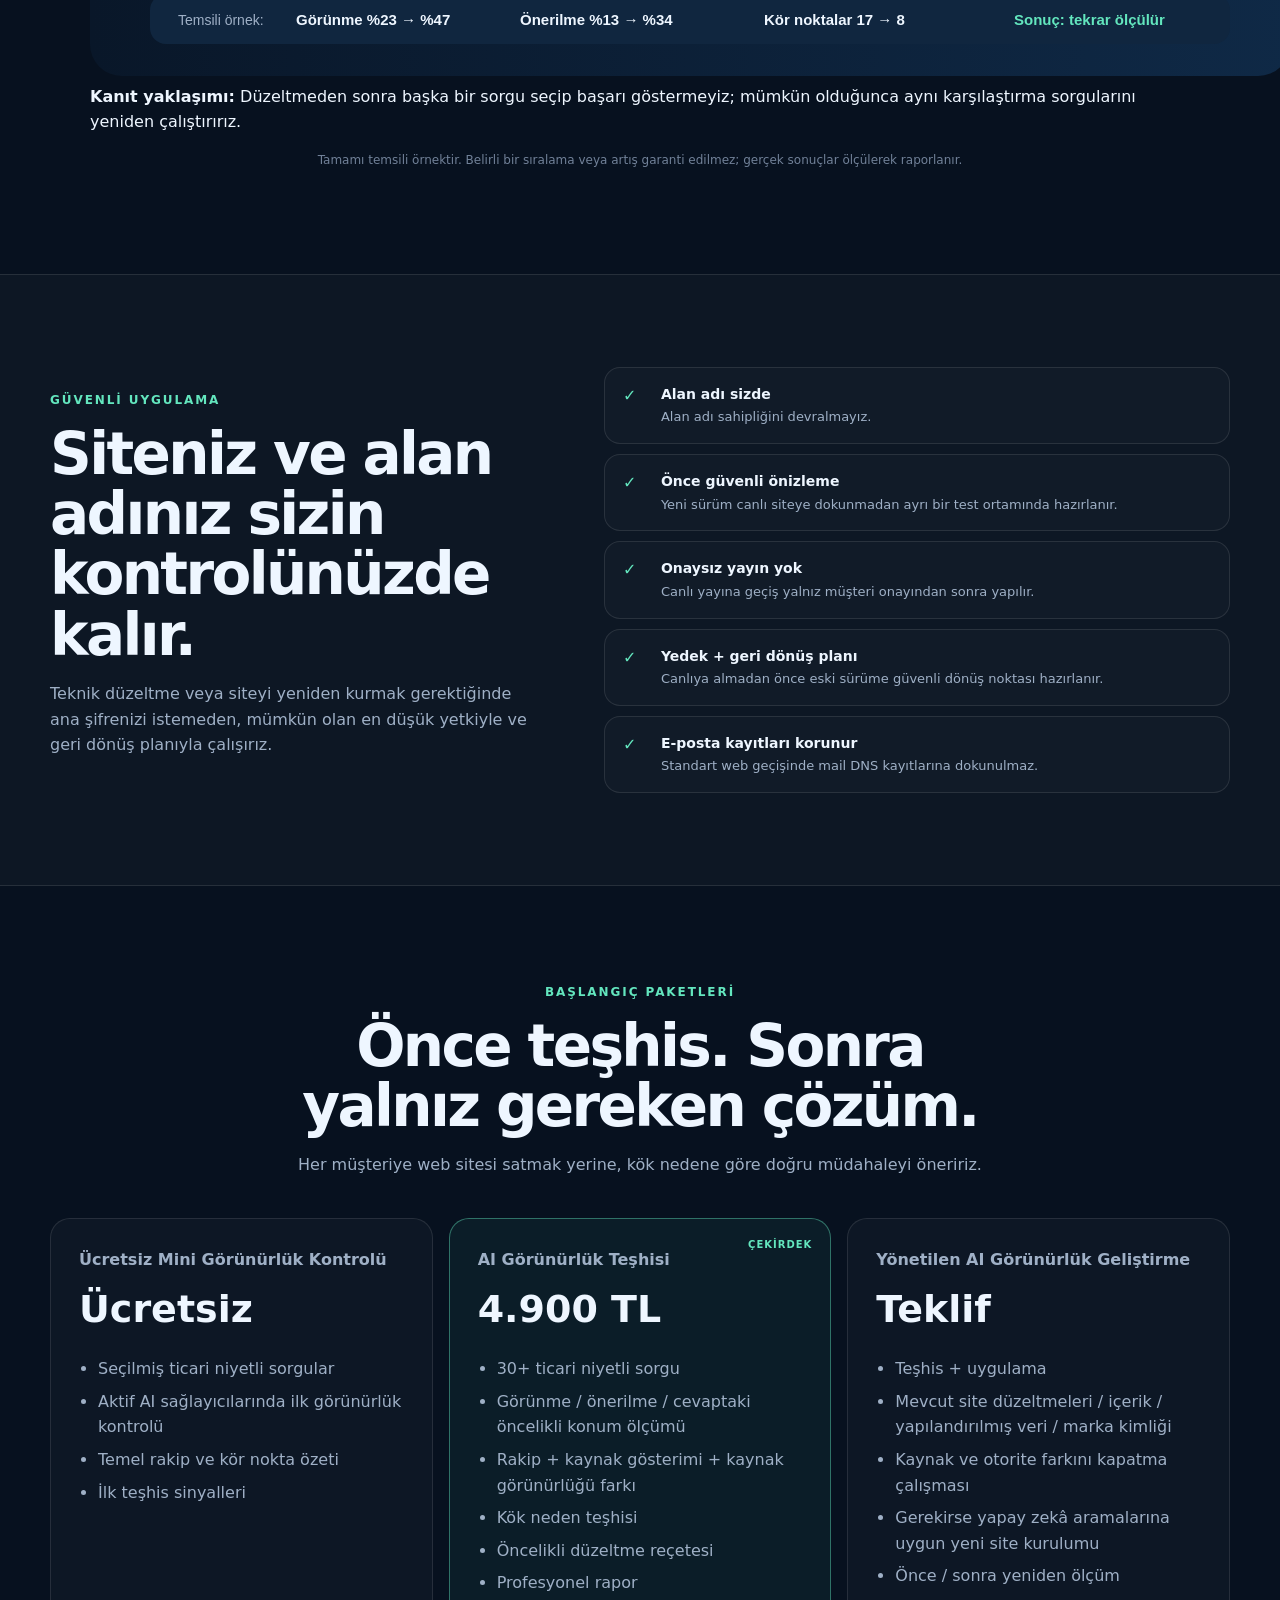
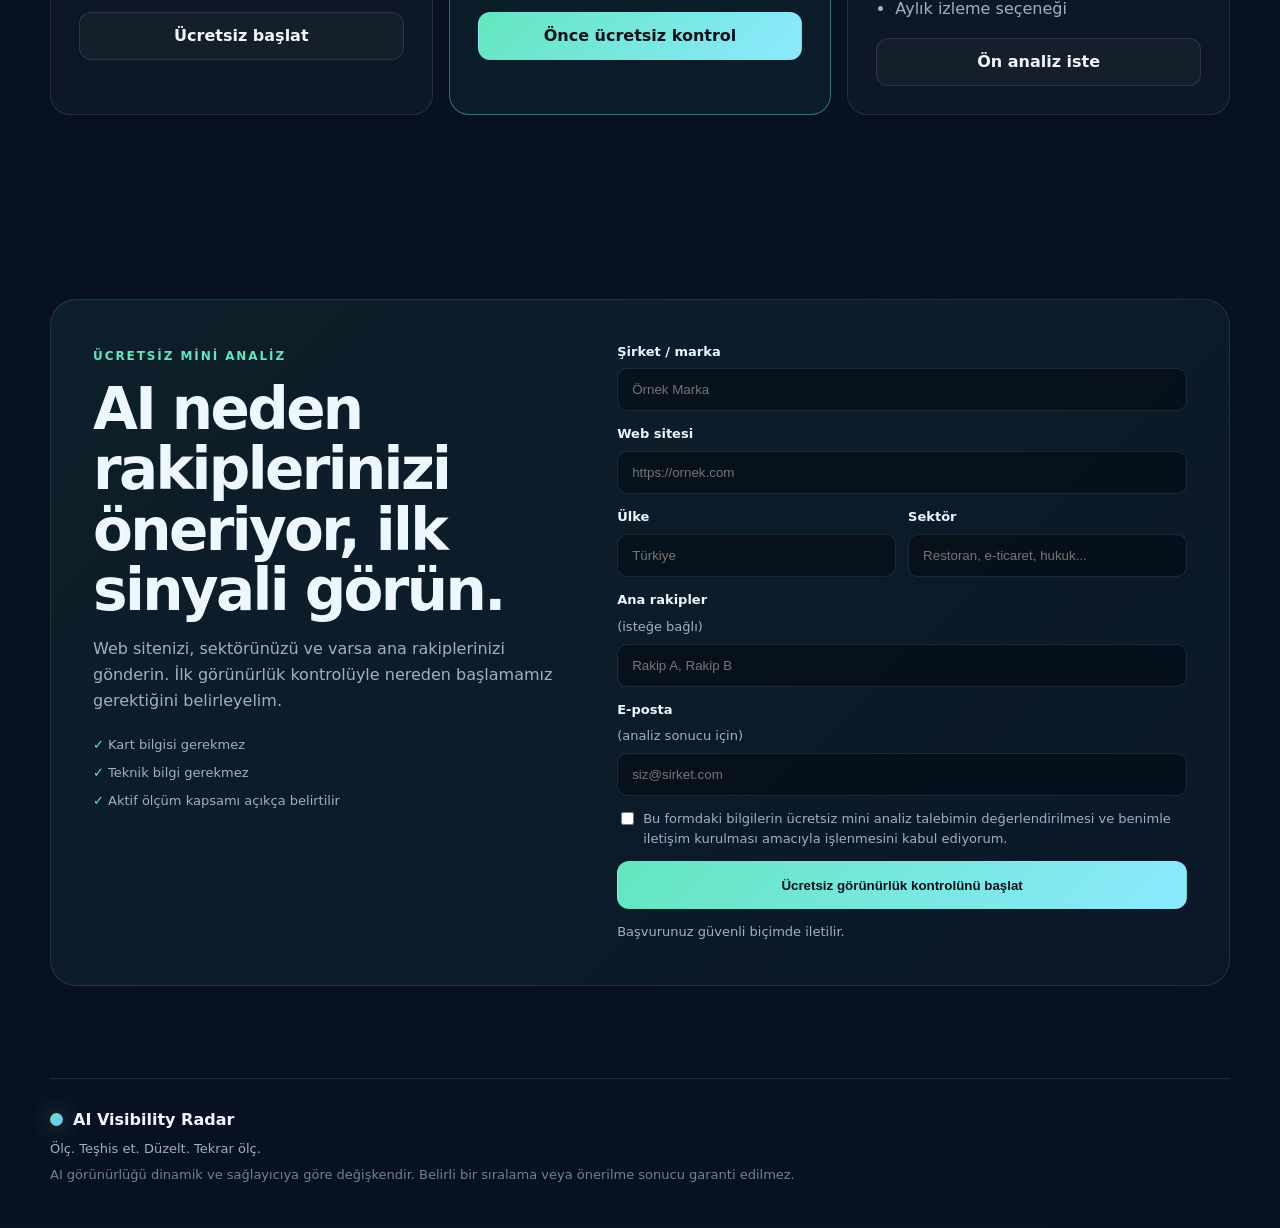
==== commit 24a4e59e: "Add explanatory visuals to AI Visibility Radar landing page" ====
--- a/ai-visibility-radar/index.html
+++ b/ai-visibility-radar/index.html
@@ -43,6 +43,11 @@
       </div>
       <p class="illustrative">Aktif ölçüm kapsamı her raporda açıkça belirtilir. Ölçülmeyen motorlar sıfır sayılmaz ve tahmini sonuçla doldurulmaz.</p>
 
+      <figure class="visual-story visual-story-hero">
+        <img src="./assets/ai-answer-illustration.svg?v=20260918-1" alt="Yapay zekâ cevabında rakiplerin önerildiği, markanın geri planda kaldığı ve AI Visibility Radar'ın nedenleri teşhis ettiği temsili örnek" width="1200" height="620" fetchpriority="high" />
+        <figcaption><strong>Sorun nerede?</strong> Yapay zekâ yalnız web sitenize bakmaz. Rakipleri hangi sorularda önerdiğini, hangi kaynaklara dayandığını ve markanızın nerede kaybolduğunu birlikte inceleriz.</figcaption>
+      </figure>
+
       <div class="hero-console" aria-label="AI görünürlük örnek teşhis ekranı">
         <div class="console-head">
           <div><span class="status-dot"></span> Örnek teşhis</div>
@@ -92,6 +97,18 @@
           <div class="diagnosis-card"><strong>Kaynak gösterilebilirlik</strong><span>İçerikleriniz yapay zekânın anlayabileceği, doğrulayabileceği ve gerektiğinde kaynak gösterebileceği kadar açık ve yapılandırılmış mı?</span></div>
           <div class="diagnosis-card"><strong>Rakip farkı</strong><span>Rakipler hangi sorularda, hangi kaynakların desteğiyle sizden daha fazla öneriliyor?</span></div>
         </div>
+      </div>
+
+      <div class="shell visual-section">
+        <div class="visual-copy">
+          <span class="kicker">Teşhisin görsel özeti</span>
+          <h3>Tek bir “puan” yerine, görünürlüğü etkileyen nedenleri birbirinden ayırıyoruz.</h3>
+          <p>Örneğin sorun içerikteyse yeni içerik planı; teknik erişimdeyse tarama düzeltmesi; güvenilir kaynaklarda görünürlük eksikse kaynak ve otorite çalışması önerilir. Böylece bütçe yanlış probleme harcanmaz.</p>
+        </div>
+        <figure class="visual-story">
+          <img src="./assets/diagnosis-map.svg?v=20260918-1" alt="Erişilebilirlik, marka kimliği, içerik uyumu, otorite, kaynak görünürlüğü ve rakip farkını kök neden teşhisine bağlayan şema" width="1200" height="620" loading="lazy" />
+          <figcaption>Temsili şema: gerçek teşhis, canlı ölçüm ve müşteri sitesinden elde edilen kanıtlara göre oluşturulur.</figcaption>
+        </figure>
       </div>
     </section>
 
@@ -149,6 +166,12 @@
         <div class="proof-row" role="row"><span>Öncelikli önerilerde görünüm</span><b>2</b><b>9</b><em>+7</em></div>
         <div class="proof-row" role="row"><span>Görünürlük Kör Noktaları</span><b>17</b><b>8</b><em>-9</em></div>
       </div>
+
+      <figure class="visual-story proof-visual">
+        <img src="./assets/before-after-proof.svg?v=20260918-1" alt="Aynı yapay zekâ sorgusunda markanın önce görünmediği, düzeltmelerden sonra öneriler arasında yer aldığı temsili önce ve sonra karşılaştırması" width="1200" height="560" loading="lazy" />
+        <figcaption><strong>Kanıt yaklaşımı:</strong> Düzeltmeden sonra başka bir sorgu seçip başarı göstermeyiz; mümkün olduğunca aynı karşılaştırma sorgularını yeniden çalıştırırız.</figcaption>
+      </figure>
+
       <p class="illustrative center">Tamamı temsili örnektir. Belirli bir sıralama veya artış garanti edilmez; gerçek sonuçlar ölçülerek raporlanır.</p>
     </section>
 
@@ -161,9 +184,9 @@
         </div>
         <div class="trust-list">
           <div><span>✓</span><p><strong>Alan adı sizde</strong>Alan adı sahipliğini devralmayız.</p></div>
-          <div><span>✓</span><p><strong>Önce staging</strong>Yeni sürüm canlı siteye dokunmadan hazırlanır.</p></div>
-          <div><span>✓</span><p><strong>Onaysız yayın yok</strong>Production geçişi müşteri onayından sonra yapılır.</p></div>
-          <div><span>✓</span><p><strong>Yedek + rollback</strong>Canlıya almadan önce geri dönüş noktası hazırlanır.</p></div>
+          <div><span>✓</span><p><strong>Önce güvenli önizleme</strong>Yeni sürüm canlı siteye dokunmadan ayrı bir test ortamında hazırlanır.</p></div>
+          <div><span>✓</span><p><strong>Onaysız yayın yok</strong>Canlı yayına geçiş yalnız müşteri onayından sonra yapılır.</p></div>
+          <div><span>✓</span><p><strong>Yedek + geri dönüş planı</strong>Canlıya almadan önce eski sürüme güvenli dönüş noktası hazırlanır.</p></div>
           <div><span>✓</span><p><strong>E-posta kayıtları korunur</strong>Standart web geçişinde mail DNS kayıtlarına dokunulmaz.</p></div>
         </div>
       </div>
@@ -195,9 +218,9 @@
           <ul>
             <li>30+ ticari niyetli sorgu</li>
             <li>Görünme / önerilme / cevaptaki öncelikli konum ölçümü</li>
-            <li>Rakip + kaynak gösterimi + source gap</li>
+            <li>Rakip + kaynak gösterimi + kaynak görünürlüğü farkı</li>
             <li>Kök neden teşhisi</li>
-            <li>Öncelikli Düzeltmeleri uygula reçetesi</li>
+            <li>Öncelikli düzeltme reçetesi</li>
             <li>Profesyonel rapor</li>
           </ul>
           <a class="button primary full" href="#free-check">Önce ücretsiz kontrol</a>
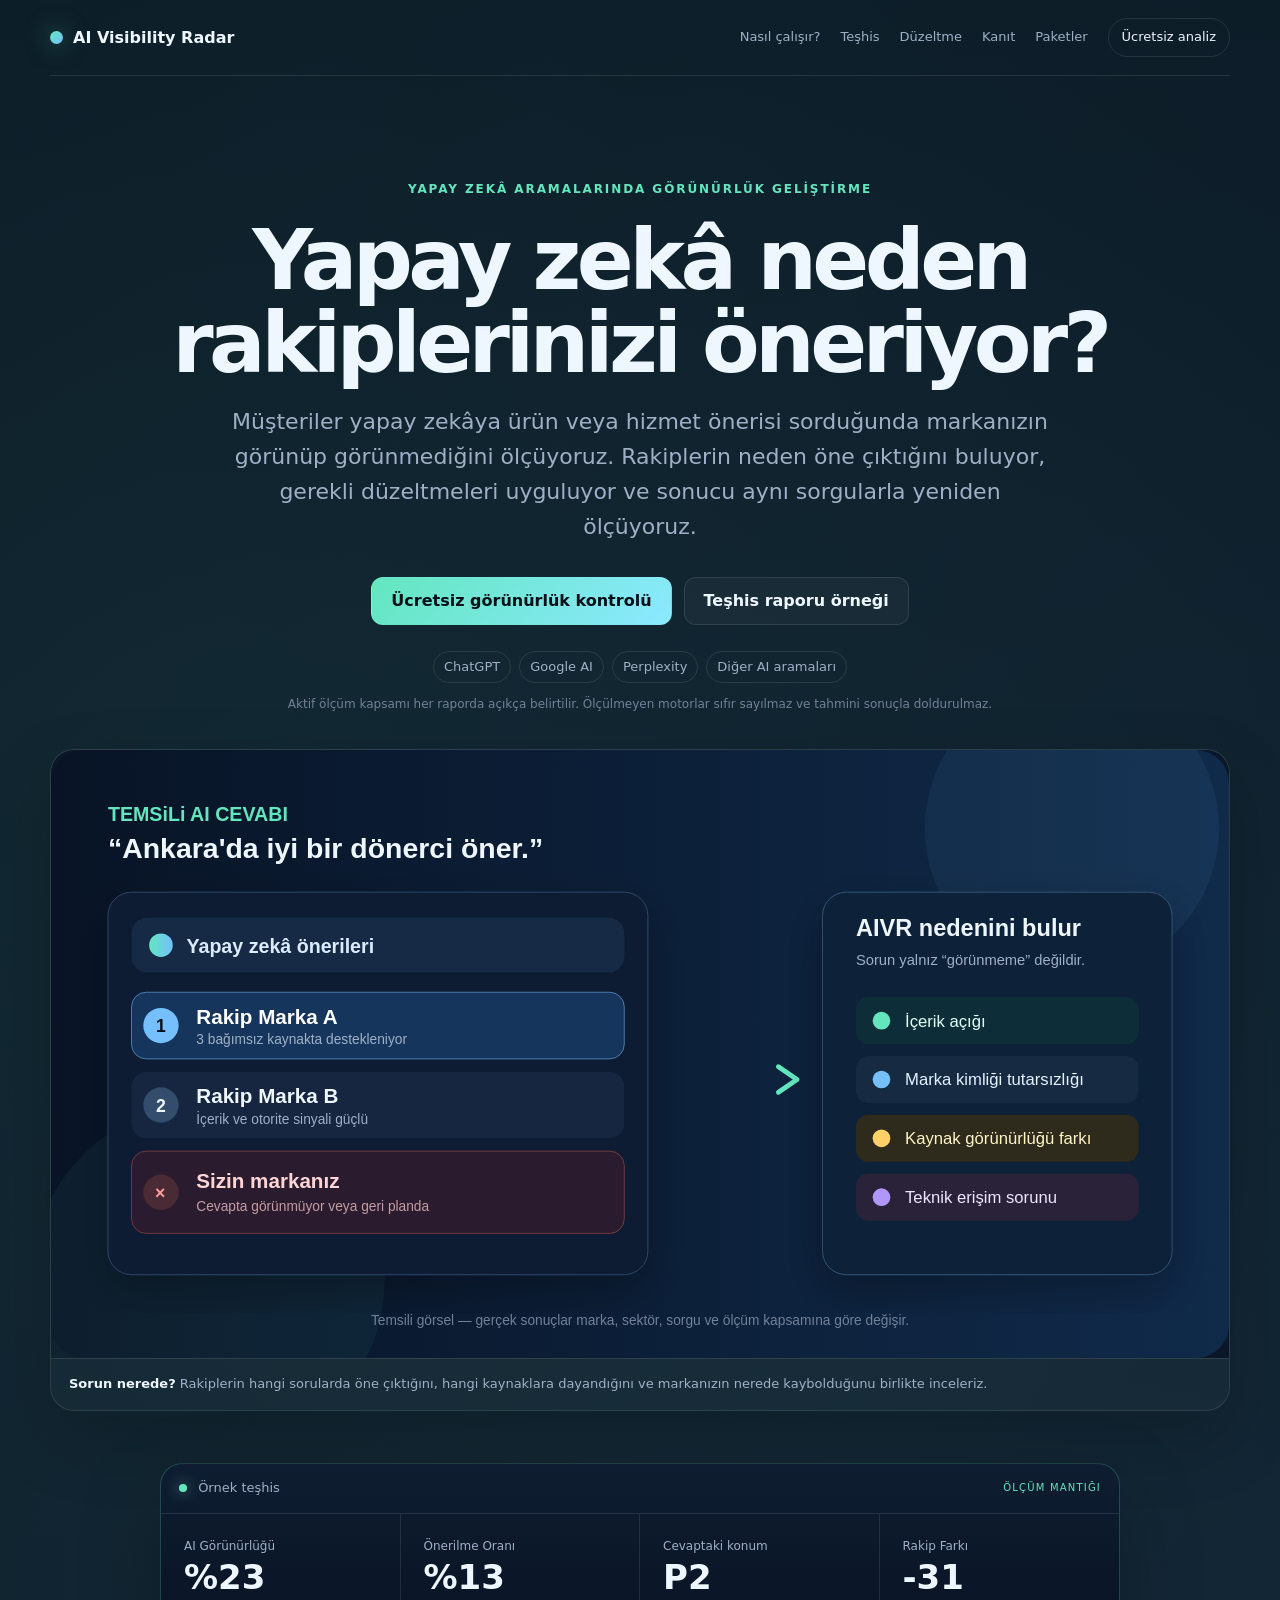
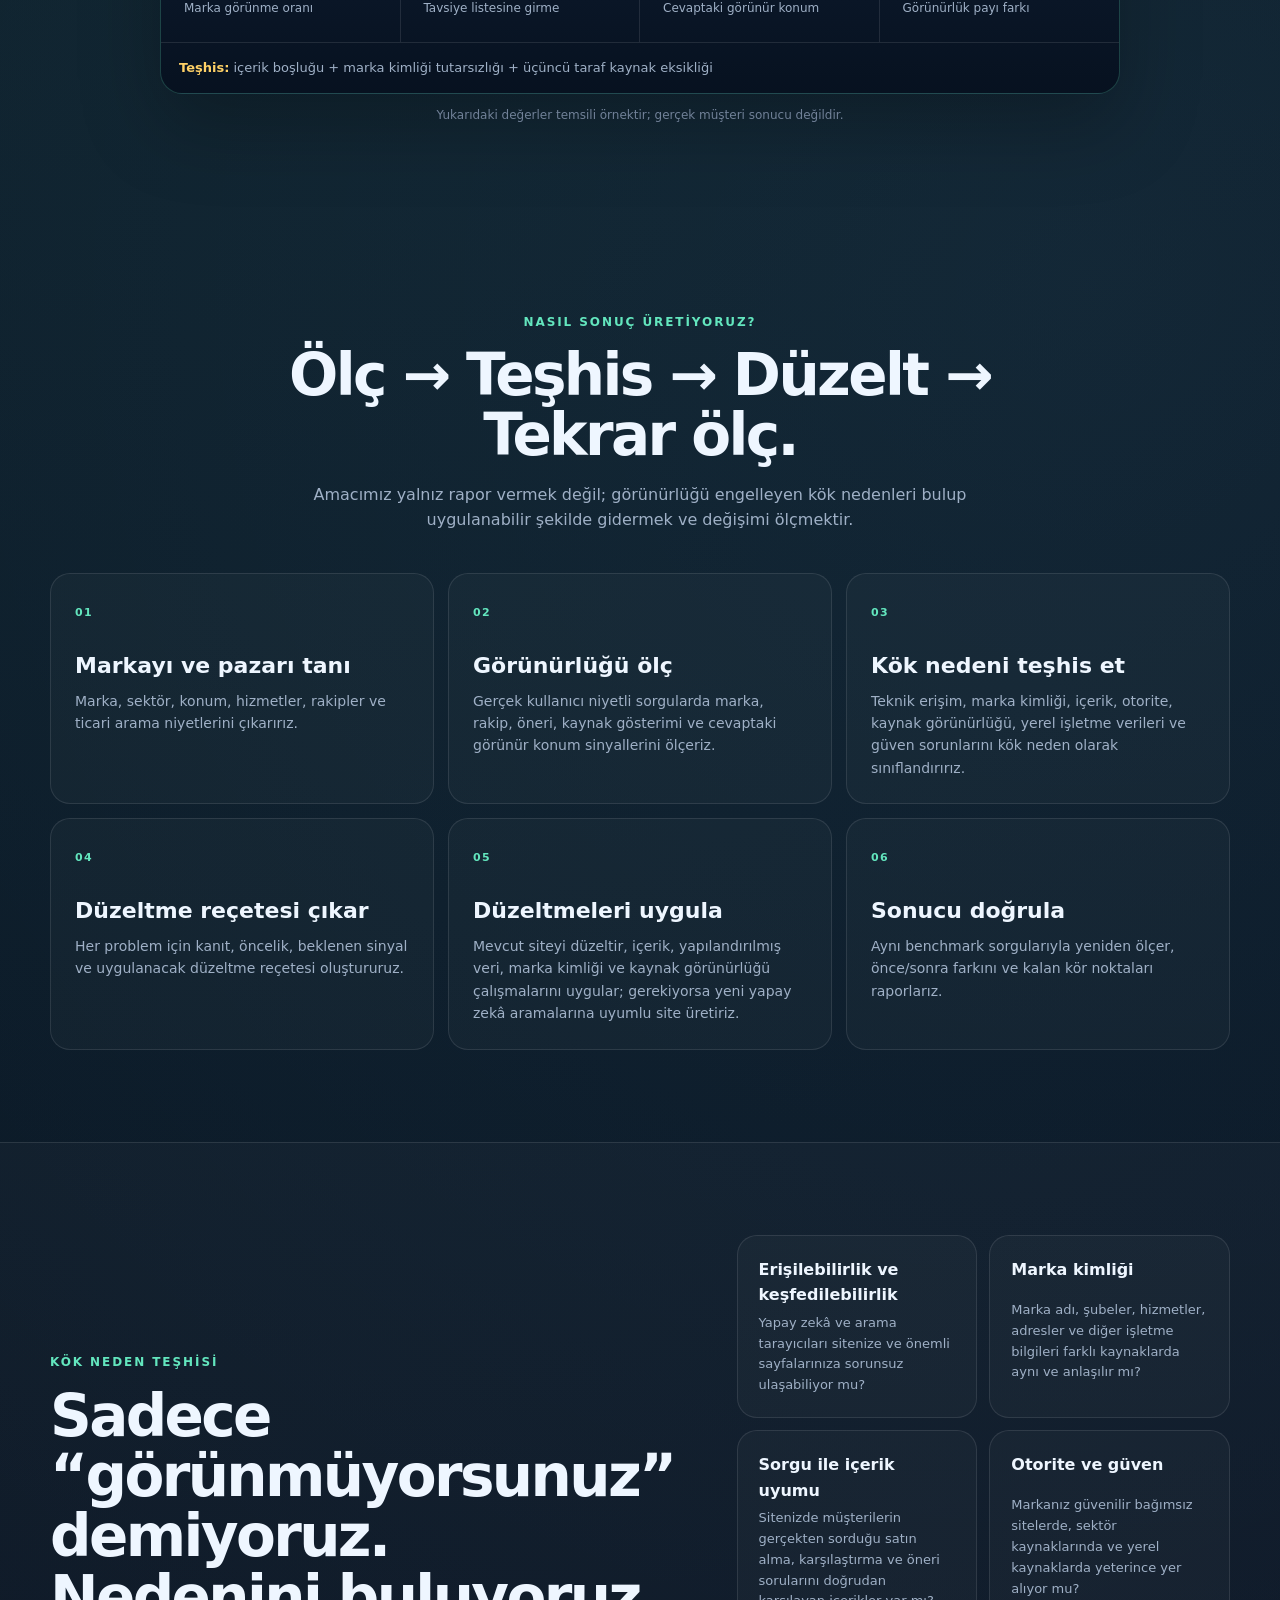
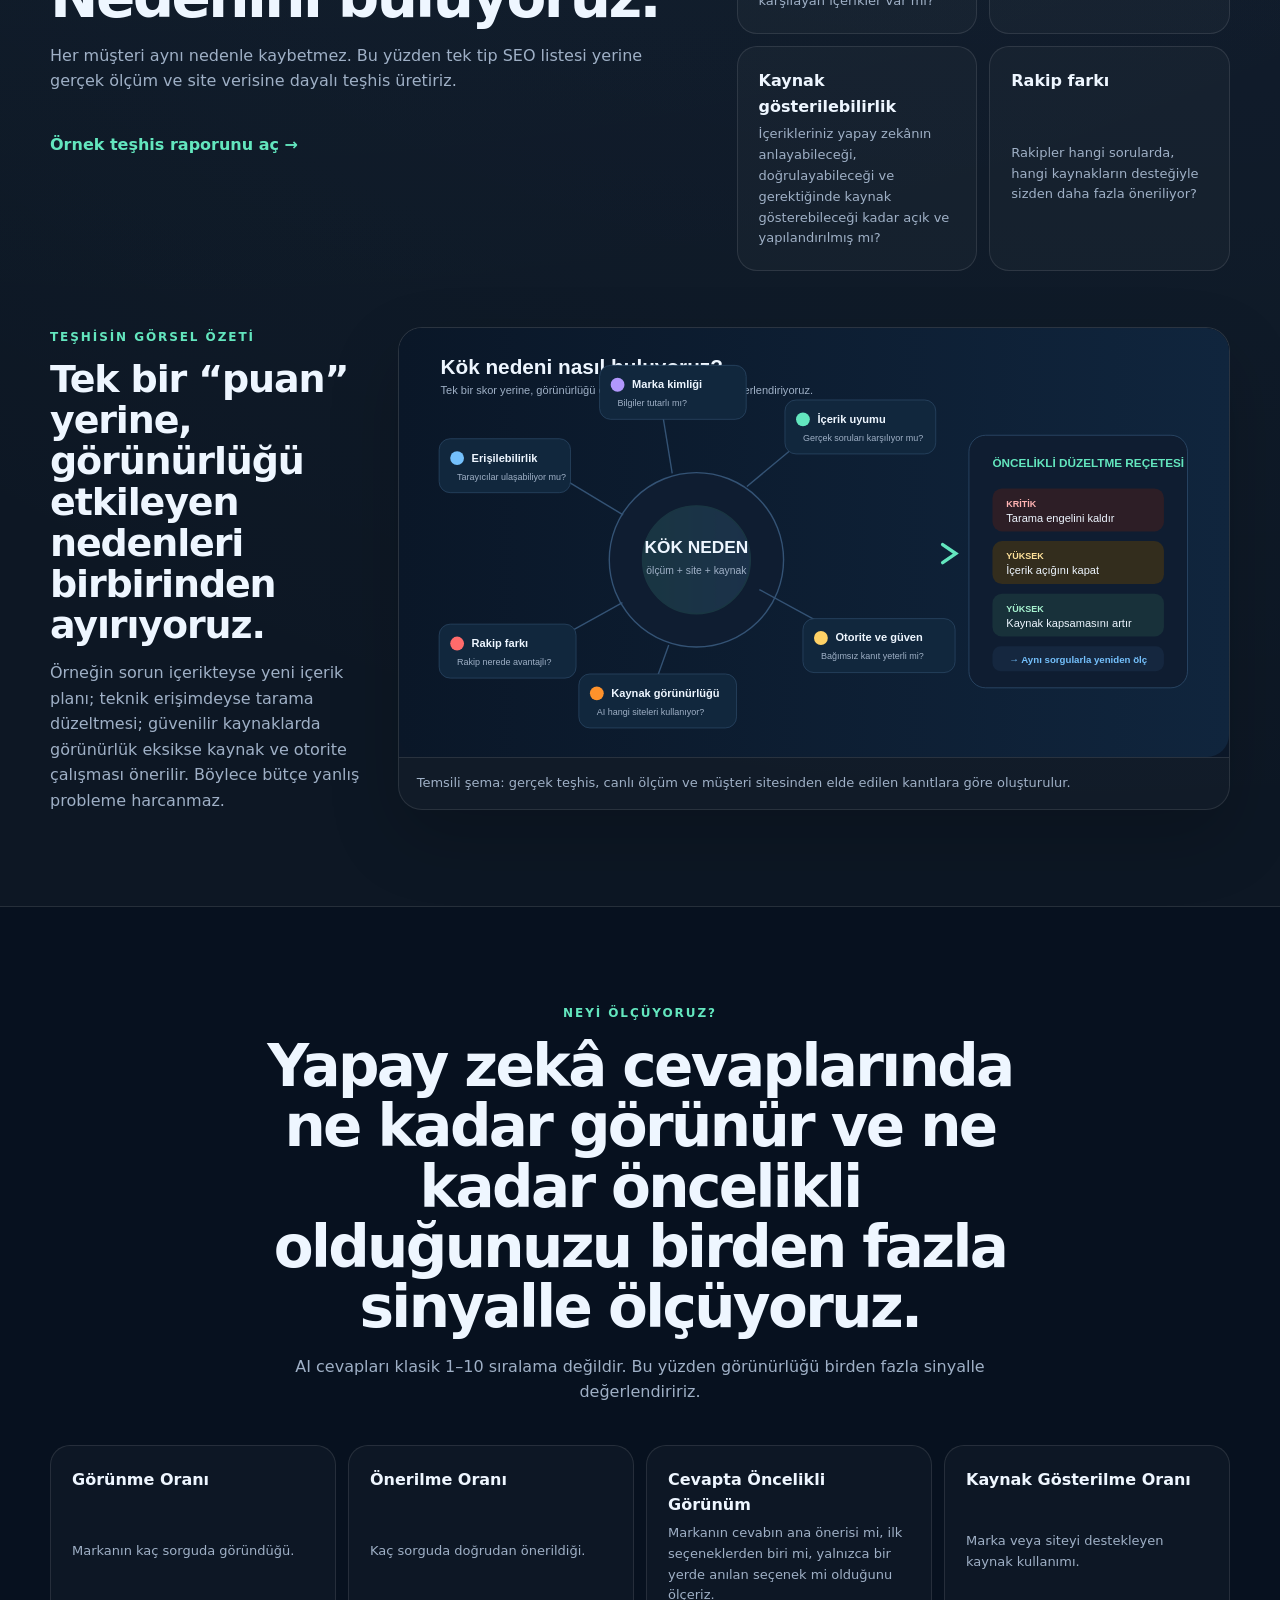
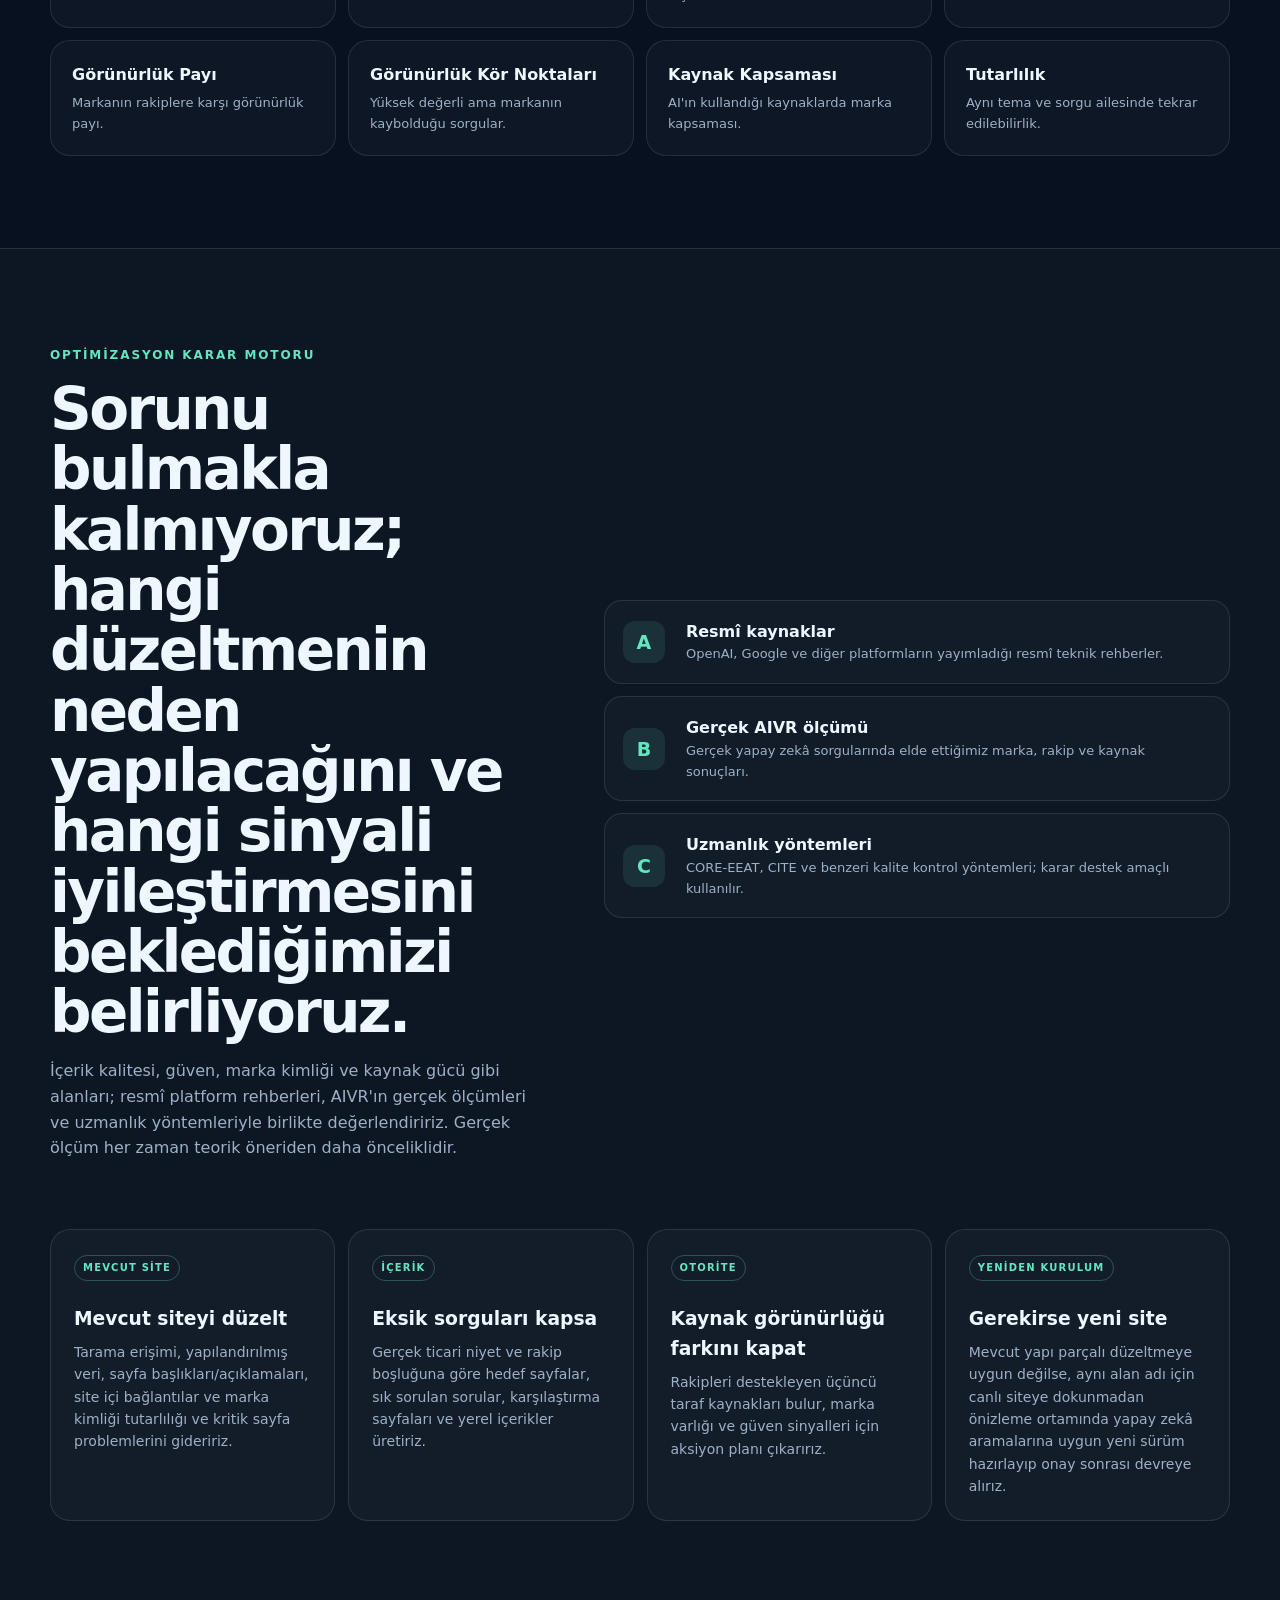
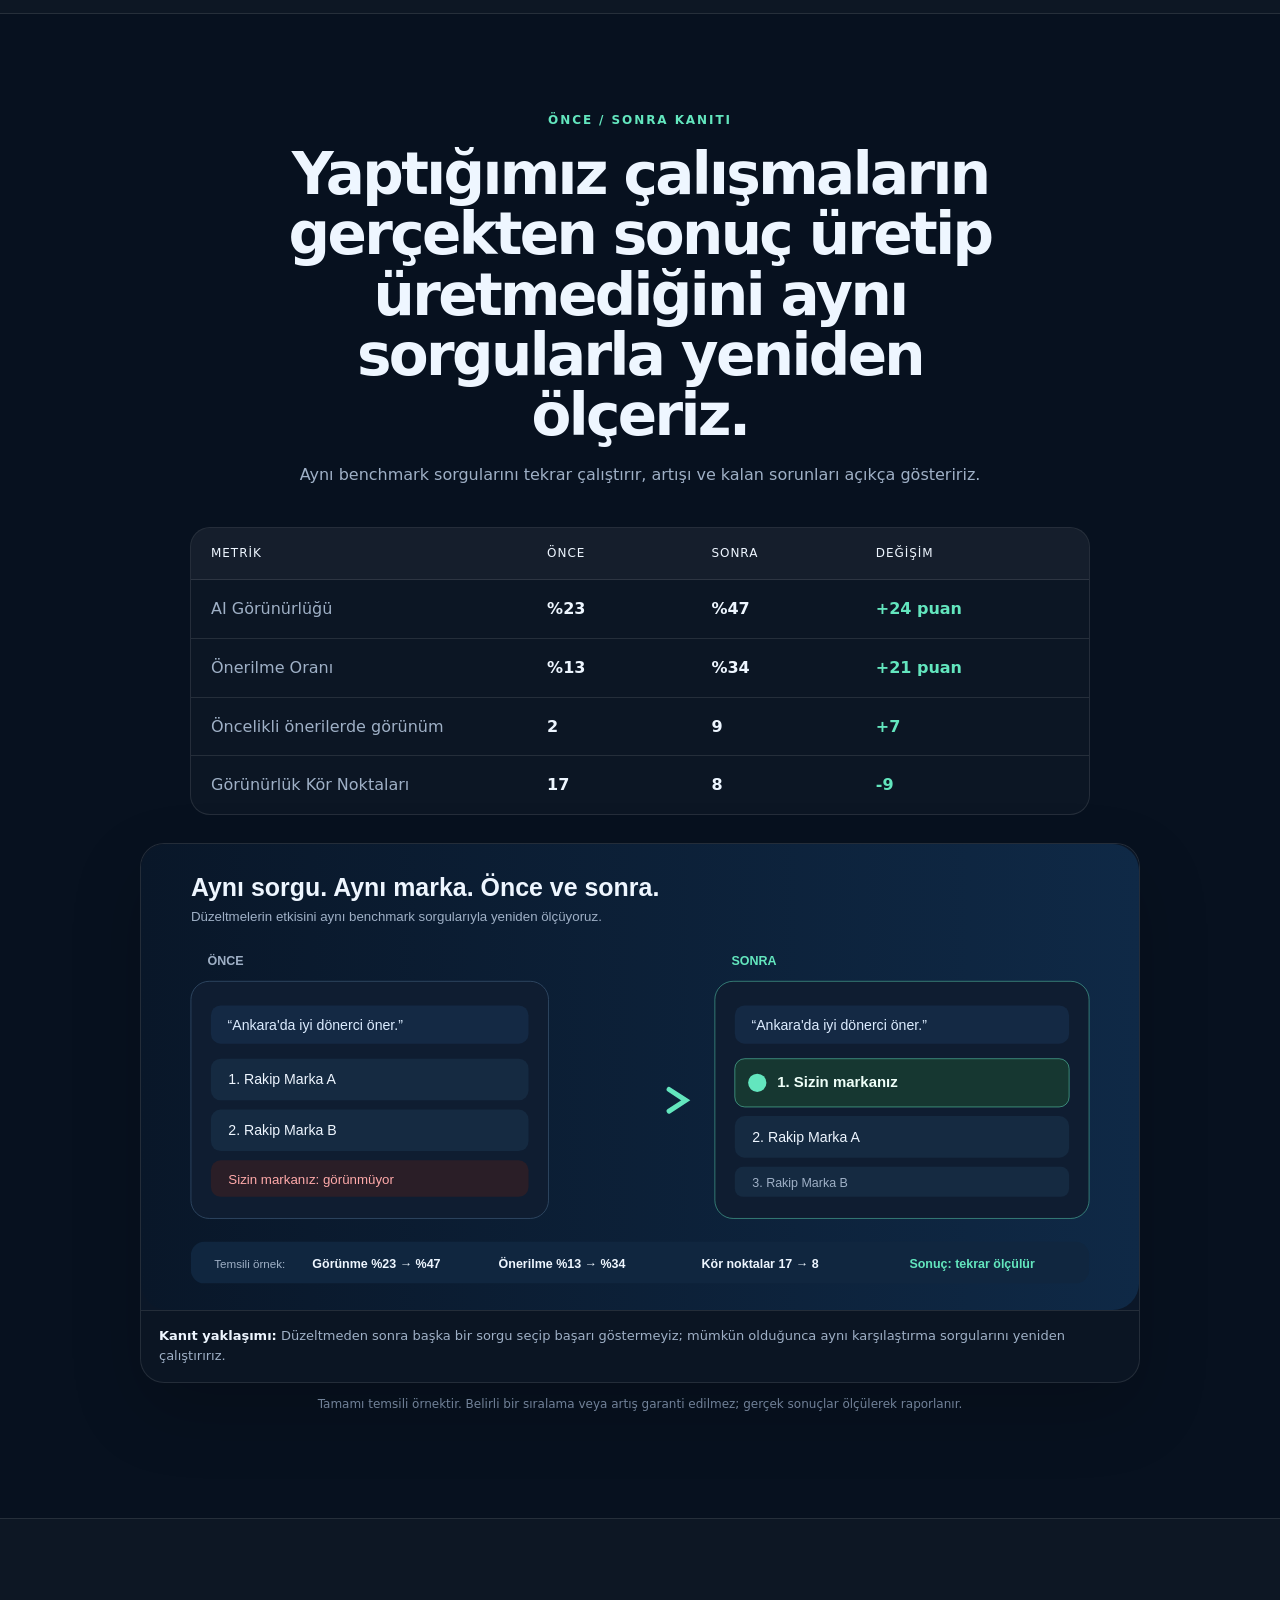
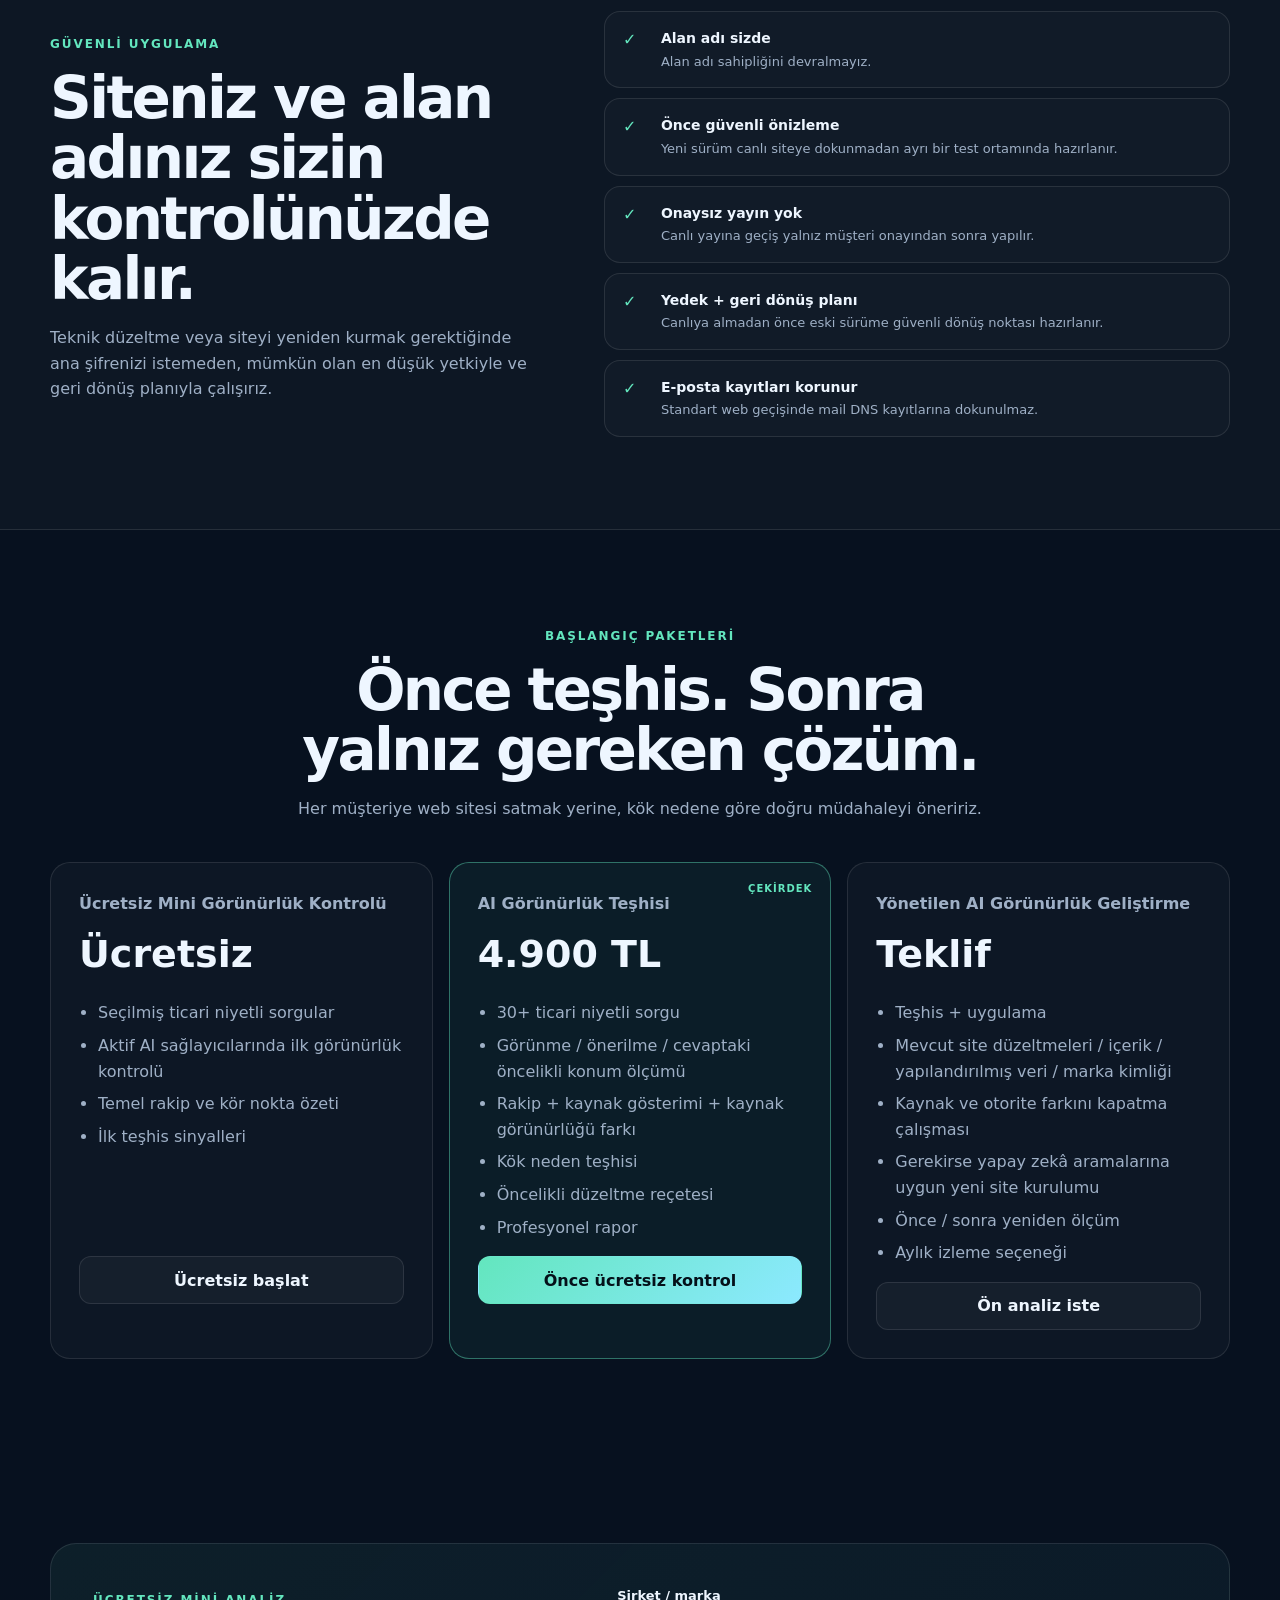
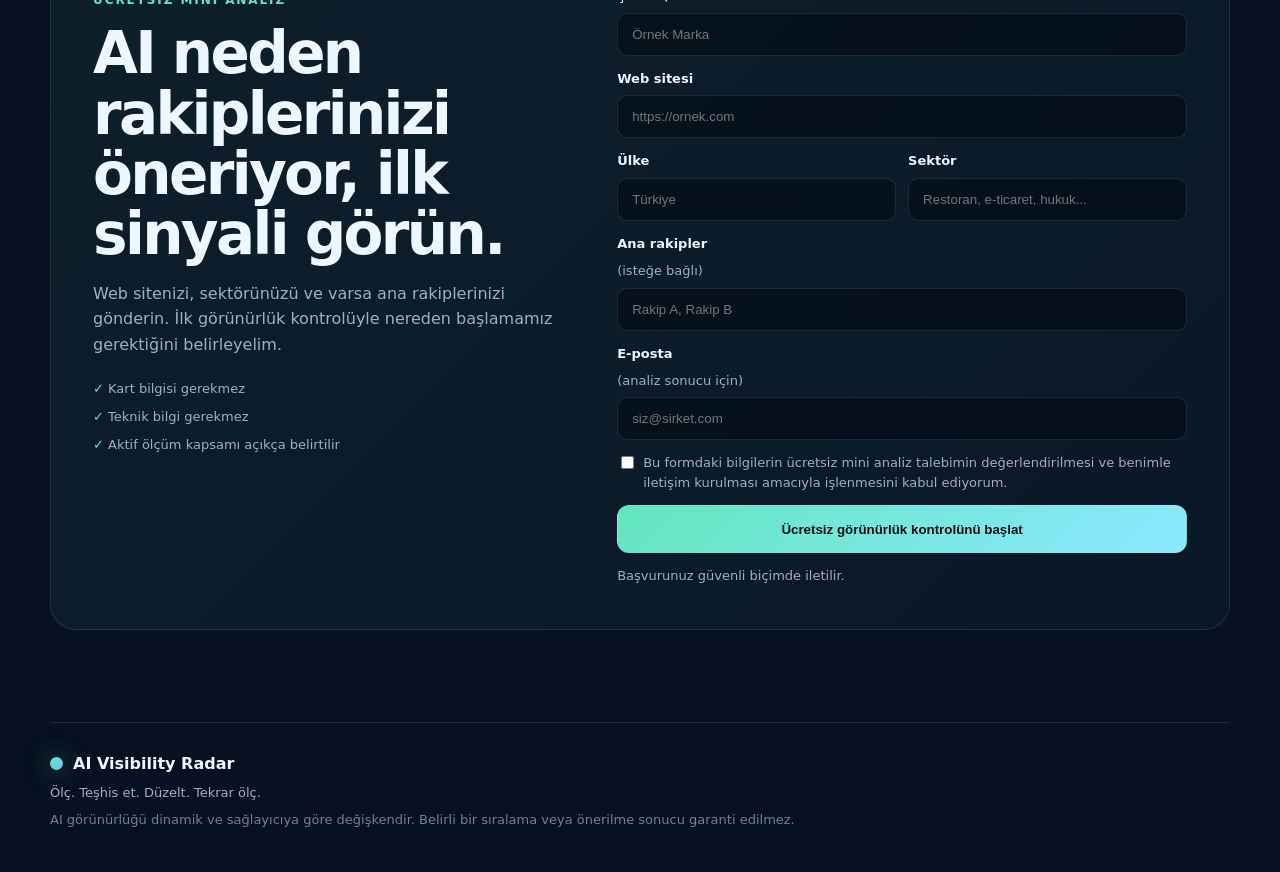
==== commit 5026ed93: "Move AI visibility illustration into hero above the fold" ====
--- a/ai-visibility-radar/index.html
+++ b/ai-visibility-radar/index.html
@@ -9,7 +9,7 @@
   <meta http-equiv="Pragma" content="no-cache" />
   <meta http-equiv="Expires" content="0" />
   <title>AI Visibility Radar — Ölç, Teşhis Et, Düzelt, Tekrar Ölç</title>
-  <link rel="stylesheet" href="./styles.css?v=tr-20260918-1" />
+  <link rel="stylesheet" href="./styles.css?v=tr-20260918-2" />
 </head>
 <body>
   <header class="nav shell">
@@ -29,24 +29,28 @@
 
   <main id="top">
     <section class="hero shell">
-      <div class="eyebrow">Yapay zekâ aramalarında görünürlük geliştirme</div>
-      <h1>Yapay zekâ neden rakiplerinizi öneriyor?</h1>
-      <p class="hero-copy">Müşteriler yapay zekâya ürün veya hizmet önerisi sorduğunda markanızın görünüp görünmediğini ölçüyoruz. Rakiplerin neden öne çıktığını buluyor, gerekli düzeltmeleri uyguluyor ve sonucu aynı sorgularla yeniden ölçüyoruz.</p>
-
-      <div class="hero-actions">
-        <a class="button primary" href="#free-check">Ücretsiz görünürlük kontrolü</a>
-        <a class="button secondary" href="./sample-report.html?v=tr-20260918-1">Teşhis raporu örneği</a>
-      </div>
-
-      <div class="engine-row" aria-label="Hedeflenen yapay zekâ ekosistemleri">
-        <span>ChatGPT</span><span>Google AI</span><span>Perplexity</span><span>Diğer AI aramaları</span>
-      </div>
-      <p class="illustrative">Aktif ölçüm kapsamı her raporda açıkça belirtilir. Ölçülmeyen motorlar sıfır sayılmaz ve tahmini sonuçla doldurulmaz.</p>
-
-      <figure class="visual-story visual-story-hero">
-        <img src="./assets/ai-answer-illustration.svg?v=20260918-1" alt="Yapay zekâ cevabında rakiplerin önerildiği, markanın geri planda kaldığı ve AI Visibility Radar'ın nedenleri teşhis ettiği temsili örnek" width="1200" height="620" fetchpriority="high" />
-        <figcaption><strong>Sorun nerede?</strong> Yapay zekâ yalnız web sitenize bakmaz. Rakipleri hangi sorularda önerdiğini, hangi kaynaklara dayandığını ve markanızın nerede kaybolduğunu birlikte inceleriz.</figcaption>
-      </figure>
+      <div class="hero-grid">
+        <div class="hero-message">
+          <div class="eyebrow">Yapay zekâ aramalarında görünürlük geliştirme</div>
+          <h1>Yapay zekâ neden rakiplerinizi öneriyor?</h1>
+          <p class="hero-copy">Müşteriler yapay zekâya ürün veya hizmet önerisi sorduğunda markanızın görünüp görünmediğini ölçüyoruz. Rakiplerin neden öne çıktığını buluyor, gerekli düzeltmeleri uyguluyor ve sonucu aynı sorgularla yeniden ölçüyoruz.</p>
+
+          <div class="hero-actions">
+            <a class="button primary" href="#free-check">Ücretsiz görünürlük kontrolü</a>
+            <a class="button secondary" href="./sample-report.html?v=tr-20260918-2">Teşhis raporu örneği</a>
+          </div>
+
+          <div class="engine-row" aria-label="Hedeflenen yapay zekâ ekosistemleri">
+            <span>ChatGPT</span><span>Google AI</span><span>Perplexity</span><span>Diğer AI aramaları</span>
+          </div>
+          <p class="illustrative hero-note">Aktif ölçüm kapsamı her raporda açıkça belirtilir. Ölçülmeyen motorlar sıfır sayılmaz ve tahmini sonuçla doldurulmaz.</p>
+        </div>
+
+        <figure class="visual-story hero-visual-inline">
+          <img src="./assets/ai-answer-illustration.svg?v=20260918-2" alt="Yapay zekâ cevabında rakiplerin önerildiği, markanın geri planda kaldığı ve AI Visibility Radar'ın nedenleri teşhis ettiği temsili örnek" width="1200" height="620" fetchpriority="high" />
+          <figcaption><strong>Sorun nerede?</strong> Rakiplerin hangi sorularda öne çıktığını, hangi kaynaklara dayandığını ve markanızın nerede kaybolduğunu birlikte inceleriz.</figcaption>
+        </figure>
+      </div>
 
       <div class="hero-console" aria-label="AI görünürlük örnek teşhis ekranı">
         <div class="console-head">
@@ -289,6 +293,6 @@
     <p class="fine">AI görünürlüğü dinamik ve sağlayıcıya göre değişkendir. Belirli bir sıralama veya önerilme sonucu garanti edilmez.</p>
   </footer>
 
-  <script src="./app.js?v=tr-20260918-1"></script>
+  <script src="./app.js?v=tr-20260918-2"></script>
 </body>
 </html>
--- a/ai-visibility-radar/styles.css
+++ b/ai-visibility-radar/styles.css
@@ -1 +1 @@
-:root{--bg:#07111f;--panel:#0f1d31;--panel2:#0b1728;--text:#eef6ff;--muted:#9fb0c6;--muted2:#718198;--line:rgba(255,255,255,.1);--a:#63e6be;--b:#74c0fc;--warn:#ffd166;--max:1180px}*{box-sizing:border-box}html{scroll-behavior:smooth}body{margin:0;font-family:Inter,system-ui,-apple-system,"Segoe UI",sans-serif;background:radial-gradient(circle at 15% 8%,rgba(99,230,190,.09),transparent 28%),radial-gradient(circle at 85% 18%,rgba(116,192,252,.08),transparent 25%),var(--bg);color:var(--text);line-height:1.6}a{color:inherit;text-decoration:none}.shell{width:min(var(--max),calc(100% - 40px));margin:auto}.nav{height:76px;display:flex;align-items:center;justify-content:space-between;border-bottom:1px solid var(--line);position:relative;z-index:5}.brand{display:flex;align-items:center;gap:10px;font-weight:850}.brand-mark{width:13px;height:13px;border-radius:50%;background:linear-gradient(135deg,var(--a),var(--b));box-shadow:0 0 24px rgba(99,230,190,.5)}.nav-links{display:flex;gap:20px;align-items:center;color:var(--muted);font-size:13px}.nav-links a:hover{color:var(--text)}.nav-cta{color:var(--text)!important;border:1px solid var(--line);padding:8px 13px;border-radius:999px}.hero{padding:104px 0 78px;text-align:center}.eyebrow,.kicker{color:var(--a);text-transform:uppercase;letter-spacing:.16em;font-size:12px;font-weight:850}h1{max-width:1000px;margin:20px auto;font-size:clamp(48px,7vw,84px);line-height:.98;letter-spacing:-.055em}.hero-copy{max-width:830px;margin:auto;color:var(--muted);font-size:clamp(18px,2vw,22px)}.hero-actions{display:flex;gap:12px;justify-content:center;flex-wrap:wrap;margin-top:32px}.button{display:inline-flex;justify-content:center;align-items:center;min-height:48px;padding:0 19px;border-radius:12px;border:1px solid transparent;font-weight:800;cursor:pointer;transition:.18s ease}.button:hover{transform:translateY(-1px)}.primary{background:linear-gradient(135deg,var(--a),#8ce9ff);color:#041019}.secondary{border-color:var(--line);background:rgba(255,255,255,.035)}.full{width:100%}.engine-row{display:flex;justify-content:center;gap:8px;flex-wrap:wrap;margin-top:26px}.engine-row span{border:1px solid var(--line);border-radius:999px;padding:5px 10px;color:var(--muted);font-size:13px}.illustrative{font-size:12px;color:var(--muted2)}.center{text-align:center}.hero-console{max-width:960px;margin:52px auto 0;text-align:left;border:1px solid rgba(99,230,190,.22);border-radius:22px;background:linear-gradient(180deg,rgba(15,29,49,.96),rgba(7,17,31,.96));box-shadow:0 30px 80px rgba(0,0,0,.25);overflow:hidden}.console-head{display:flex;align-items:center;justify-content:space-between;padding:14px 18px;border-bottom:1px solid var(--line);font-size:13px;color:var(--muted)}.status-dot{display:inline-block;width:8px;height:8px;border-radius:50%;background:var(--a);margin-right:7px;box-shadow:0 0 15px rgba(99,230,190,.7)}.console-tag{font-size:10px;letter-spacing:.12em;color:var(--a)}.console-grid{display:grid;grid-template-columns:repeat(4,1fr)}.console-metric{padding:23px;border-right:1px solid var(--line);display:grid;gap:3px}.console-metric:last-child{border-right:0}.console-metric span,.console-metric small{color:var(--muted);font-size:12px}.console-metric strong{font-size:34px;line-height:1.1}.diagnosis-strip{padding:15px 18px;border-top:1px solid var(--line);color:var(--muted);font-size:13px}.diagnosis-strip b{color:var(--warn)}.section{padding:92px 0}.section-dark{background:rgba(255,255,255,.023);border-block:1px solid var(--line)}.section-heading{max-width:760px;margin:0 auto 40px;text-align:center}.section-heading.left{text-align:left;margin:0}.section-heading h2,.lead-panel h2{font-size:clamp(36px,5vw,58px);line-height:1.04;letter-spacing:-.045em;margin:12px 0}.section-heading p,.lead-panel p{color:var(--muted)}.flow-grid{display:grid;grid-template-columns:repeat(3,1fr);gap:14px}.flow-card,.diagnosis-card,.metric,.fix-card,.price-card{border:1px solid var(--line);background:rgba(255,255,255,.026);border-radius:20px}.flow-card{padding:24px;min-height:210px}.flow-card>span{font-size:11px;color:var(--a);font-weight:850;letter-spacing:.12em}.flow-card h3{margin:24px 0 7px;font-size:22px}.flow-card p{margin:0;color:var(--muted);font-size:14px}.split{display:grid;grid-template-columns:.88fr 1.12fr;gap:62px;align-items:center}.diagnosis-grid{display:grid;grid-template-columns:1fr 1fr;gap:12px}.diagnosis-card{padding:21px;display:grid;gap:5px}.diagnosis-card strong{font-size:16px}.diagnosis-card span{color:var(--muted);font-size:13px}.text-link{display:inline-block;margin-top:22px;color:var(--a);font-weight:800}.metric-grid{display:grid;grid-template-columns:1fr 1fr;gap:12px}.metric-grid.four{grid-template-columns:repeat(4,1fr)}.metric{padding:21px;display:grid;gap:5px}.metric span{color:var(--muted);font-size:13px}.evidence-stack{display:grid;gap:12px}.evidence-row{display:grid;grid-template-columns:48px 1fr;gap:15px;align-items:center;padding:18px;border:1px solid var(--line);border-radius:18px;background:rgba(255,255,255,.025)}.evidence-row>b{width:42px;height:42px;border-radius:12px;display:grid;place-items:center;background:rgba(99,230,190,.1);color:var(--a);font-size:19px}.evidence-row div{display:grid}.evidence-row span{font-size:13px;color:var(--muted)}.fix-grid{display:grid;grid-template-columns:repeat(4,1fr);gap:13px;margin-top:52px}.fix-card{padding:23px;min-height:240px}.fix-badge{display:inline-block;font-size:10px;letter-spacing:.12em;font-weight:850;color:var(--a);border:1px solid rgba(99,230,190,.28);border-radius:999px;padding:4px 8px}.fix-card h3{margin:23px 0 7px}.fix-card p{margin:0;color:var(--muted);font-size:14px}.proof-table{max-width:900px;margin:0 auto;border:1px solid var(--line);border-radius:20px;overflow:hidden;background:rgba(255,255,255,.022)}.proof-row{display:grid;grid-template-columns:1.5fr .7fr .7fr .9fr;gap:14px;padding:16px 20px;border-bottom:1px solid var(--line);align-items:center}.proof-row:last-child{border-bottom:0}.proof-row span{color:var(--muted)}.proof-row em{font-style:normal;color:var(--a);font-weight:800}.proof-head{background:rgba(255,255,255,.035);font-size:12px;text-transform:uppercase;letter-spacing:.08em}.proof-head span{color:var(--text)}.trust-list{display:grid;gap:10px}.trust-list>div{display:grid;grid-template-columns:30px 1fr;gap:8px;padding:15px 18px;border:1px solid var(--line);border-radius:16px;background:rgba(255,255,255,.02)}.trust-list>div>span{color:var(--a);font-weight:900}.trust-list p{margin:0;color:var(--muted);font-size:13px}.trust-list strong{display:block;color:var(--text);font-size:14px;margin-bottom:2px}.pricing-grid{display:grid;grid-template-columns:repeat(3,1fr);gap:16px}.price-card{padding:28px;position:relative}.price-card.featured{border-color:rgba(99,230,190,.42);background:rgba(99,230,190,.055)}.price-name{color:var(--muted);font-weight:750}.price{font-size:38px;font-weight:850;margin:7px 0 14px}.price-card ul{padding-left:19px;color:var(--muted);min-height:240px}.price-card li{margin:7px 0}.badge{position:absolute;right:18px;top:18px;color:var(--a);font-size:10px;font-weight:850;letter-spacing:.1em}.lead-panel{display:grid;grid-template-columns:.9fr 1.1fr;gap:58px;padding:42px;border:1px solid var(--line);border-radius:26px;background:linear-gradient(135deg,rgba(99,230,190,.07),rgba(116,192,252,.04))}.lead-points{display:grid;gap:7px;margin-top:22px;color:var(--muted);font-size:13px}.lead-points span::first-letter{color:var(--a)}.audit-form{display:grid;gap:13px}.audit-form label{display:grid;gap:6px;font-size:13px;font-weight:750}.audit-form label span{color:var(--muted);font-weight:500}.audit-form input{width:100%;padding:13px 14px;background:rgba(3,10,19,.55);border:1px solid var(--line);border-radius:10px;color:var(--text);outline:none}.audit-form input:focus{border-color:rgba(99,230,190,.6)}.form-row{display:grid;grid-template-columns:1fr 1fr;gap:12px}.consent{display:flex!important;gap:10px;align-items:flex-start;font-size:13px!important;line-height:1.5}.consent input{width:auto!important;margin-top:3px}.form-status{min-height:20px;margin:0;color:var(--muted);font-size:13px}.footer{padding:28px 0 42px;border-top:1px solid var(--line);display:grid;gap:6px}.footer p{margin:0;color:var(--muted);font-size:13px}.footer .fine{color:var(--muted2)}@media(max-width:980px){.nav-links a:not(.nav-cta){display:none}.console-grid{grid-template-columns:1fr 1fr}.console-metric:nth-child(2){border-right:0}.console-metric:nth-child(-n+2){border-bottom:1px solid var(--line)}.flow-grid{grid-template-columns:1fr 1fr}.split,.lead-panel{grid-template-columns:1fr}.metric-grid.four,.fix-grid{grid-template-columns:1fr 1fr}.pricing-grid{grid-template-columns:1fr 1fr}.pricing-grid .price-card:last-child{grid-column:1/-1}}@media(max-width:620px){.shell{width:calc(100% - 24px)}.hero{padding-top:72px}h1{font-size:48px}.console-grid,.flow-grid,.diagnosis-grid,.metric-grid,.metric-grid.four,.fix-grid,.pricing-grid,.form-row{grid-template-columns:1fr}.console-metric{border-right:0;border-bottom:1px solid var(--line)}.console-metric:last-child{border-bottom:0}.pricing-grid .price-card:last-child{grid-column:auto}.proof-row{grid-template-columns:1.3fr .65fr .65fr}.proof-row>*:last-child{grid-column:2/-1}.lead-panel{padding:25px}.section{padding:70px 0}}+:root{--bg:#07111f;--panel:#0f1d31;--panel2:#0b1728;--text:#eef6ff;--muted:#9fb0c6;--muted2:#718198;--line:rgba(255,255,255,.1);--a:#63e6be;--b:#74c0fc;--warn:#ffd166;--max:1180px}*{box-sizing:border-box}html{scroll-behavior:smooth}body{margin:0;font-family:Inter,system-ui,-apple-system,"Segoe UI",sans-serif;background:radial-gradient(circle at 15% 8%,rgba(99,230,190,.09),transparent 28%),radial-gradient(circle at 85% 18%,rgba(116,192,252,.08),transparent 25%),var(--bg);color:var(--text);line-height:1.6}a{color:inherit;text-decoration:none}.shell{width:min(var(--max),calc(100% - 40px));margin:auto}.nav{height:76px;display:flex;align-items:center;justify-content:space-between;border-bottom:1px solid var(--line);position:relative;z-index:5}.brand{display:flex;align-items:center;gap:10px;font-weight:850}.brand-mark{width:13px;height:13px;border-radius:50%;background:linear-gradient(135deg,var(--a),var(--b));box-shadow:0 0 24px rgba(99,230,190,.5)}.nav-links{display:flex;gap:20px;align-items:center;color:var(--muted);font-size:13px}.nav-links a:hover{color:var(--text)}.nav-cta{color:var(--text)!important;border:1px solid var(--line);padding:8px 13px;border-radius:999px}.hero{padding:104px 0 78px;text-align:center}.eyebrow,.kicker{color:var(--a);text-transform:uppercase;letter-spacing:.16em;font-size:12px;font-weight:850}h1{max-width:1000px;margin:20px auto;font-size:clamp(48px,7vw,84px);line-height:.98;letter-spacing:-.055em}.hero-copy{max-width:830px;margin:auto;color:var(--muted);font-size:clamp(18px,2vw,22px)}.hero-actions{display:flex;gap:12px;justify-content:center;flex-wrap:wrap;margin-top:32px}.button{display:inline-flex;justify-content:center;align-items:center;min-height:48px;padding:0 19px;border-radius:12px;border:1px solid transparent;font-weight:800;cursor:pointer;transition:.18s ease}.button:hover{transform:translateY(-1px)}.primary{background:linear-gradient(135deg,var(--a),#8ce9ff);color:#041019}.secondary{border-color:var(--line);background:rgba(255,255,255,.035)}.full{width:100%}.engine-row{display:flex;justify-content:center;gap:8px;flex-wrap:wrap;margin-top:26px}.engine-row span{border:1px solid var(--line);border-radius:999px;padding:5px 10px;color:var(--muted);font-size:13px}.illustrative{font-size:12px;color:var(--muted2)}.center{text-align:center}.hero-console{max-width:960px;margin:52px auto 0;text-align:left;border:1px solid rgba(99,230,190,.22);border-radius:22px;background:linear-gradient(180deg,rgba(15,29,49,.96),rgba(7,17,31,.96));box-shadow:0 30px 80px rgba(0,0,0,.25);overflow:hidden}.console-head{display:flex;align-items:center;justify-content:space-between;padding:14px 18px;border-bottom:1px solid var(--line);font-size:13px;color:var(--muted)}.status-dot{display:inline-block;width:8px;height:8px;border-radius:50%;background:var(--a);margin-right:7px;box-shadow:0 0 15px rgba(99,230,190,.7)}.console-tag{font-size:10px;letter-spacing:.12em;color:var(--a)}.console-grid{display:grid;grid-template-columns:repeat(4,1fr)}.console-metric{padding:23px;border-right:1px solid var(--line);display:grid;gap:3px}.console-metric:last-child{border-right:0}.console-metric span,.console-metric small{color:var(--muted);font-size:12px}.console-metric strong{font-size:34px;line-height:1.1}.diagnosis-strip{padding:15px 18px;border-top:1px solid var(--line);color:var(--muted);font-size:13px}.diagnosis-strip b{color:var(--warn)}.section{padding:92px 0}.section-dark{background:rgba(255,255,255,.023);border-block:1px solid var(--line)}.section-heading{max-width:760px;margin:0 auto 40px;text-align:center}.section-heading.left{text-align:left;margin:0}.section-heading h2,.lead-panel h2{font-size:clamp(36px,5vw,58px);line-height:1.04;letter-spacing:-.045em;margin:12px 0}.section-heading p,.lead-panel p{color:var(--muted)}.flow-grid{display:grid;grid-template-columns:repeat(3,1fr);gap:14px}.flow-card,.diagnosis-card,.metric,.fix-card,.price-card{border:1px solid var(--line);background:rgba(255,255,255,.026);border-radius:20px}.flow-card{padding:24px;min-height:210px}.flow-card>span{font-size:11px;color:var(--a);font-weight:850;letter-spacing:.12em}.flow-card h3{margin:24px 0 7px;font-size:22px}.flow-card p{margin:0;color:var(--muted);font-size:14px}.split{display:grid;grid-template-columns:.88fr 1.12fr;gap:62px;align-items:center}.diagnosis-grid{display:grid;grid-template-columns:1fr 1fr;gap:12px}.diagnosis-card{padding:21px;display:grid;gap:5px}.diagnosis-card strong{font-size:16px}.diagnosis-card span{color:var(--muted);font-size:13px}.text-link{display:inline-block;margin-top:22px;color:var(--a);font-weight:800}.metric-grid{display:grid;grid-template-columns:1fr 1fr;gap:12px}.metric-grid.four{grid-template-columns:repeat(4,1fr)}.metric{padding:21px;display:grid;gap:5px}.metric span{color:var(--muted);font-size:13px}.evidence-stack{display:grid;gap:12px}.evidence-row{display:grid;grid-template-columns:48px 1fr;gap:15px;align-items:center;padding:18px;border:1px solid var(--line);border-radius:18px;background:rgba(255,255,255,.025)}.evidence-row>b{width:42px;height:42px;border-radius:12px;display:grid;place-items:center;background:rgba(99,230,190,.1);color:var(--a);font-size:19px}.evidence-row div{display:grid}.evidence-row span{font-size:13px;color:var(--muted)}.fix-grid{display:grid;grid-template-columns:repeat(4,1fr);gap:13px;margin-top:52px}.fix-card{padding:23px;min-height:240px}.fix-badge{display:inline-block;font-size:10px;letter-spacing:.12em;font-weight:850;color:var(--a);border:1px solid rgba(99,230,190,.28);border-radius:999px;padding:4px 8px}.fix-card h3{margin:23px 0 7px}.fix-card p{margin:0;color:var(--muted);font-size:14px}.proof-table{max-width:900px;margin:0 auto;border:1px solid var(--line);border-radius:20px;overflow:hidden;background:rgba(255,255,255,.022)}.proof-row{display:grid;grid-template-columns:1.5fr .7fr .7fr .9fr;gap:14px;padding:16px 20px;border-bottom:1px solid var(--line);align-items:center}.proof-row:last-child{border-bottom:0}.proof-row span{color:var(--muted)}.proof-row em{font-style:normal;color:var(--a);font-weight:800}.proof-head{background:rgba(255,255,255,.035);font-size:12px;text-transform:uppercase;letter-spacing:.08em}.proof-head span{color:var(--text)}.trust-list{display:grid;gap:10px}.trust-list>div{display:grid;grid-template-columns:30px 1fr;gap:8px;padding:15px 18px;border:1px solid var(--line);border-radius:16px;background:rgba(255,255,255,.02)}.trust-list>div>span{color:var(--a);font-weight:900}.trust-list p{margin:0;color:var(--muted);font-size:13px}.trust-list strong{display:block;color:var(--text);font-size:14px;margin-bottom:2px}.pricing-grid{display:grid;grid-template-columns:repeat(3,1fr);gap:16px}.price-card{padding:28px;position:relative}.price-card.featured{border-color:rgba(99,230,190,.42);background:rgba(99,230,190,.055)}.price-name{color:var(--muted);font-weight:750}.price{font-size:38px;font-weight:850;margin:7px 0 14px}.price-card ul{padding-left:19px;color:var(--muted);min-height:240px}.price-card li{margin:7px 0}.badge{position:absolute;right:18px;top:18px;color:var(--a);font-size:10px;font-weight:850;letter-spacing:.1em}.lead-panel{display:grid;grid-template-columns:.9fr 1.1fr;gap:58px;padding:42px;border:1px solid var(--line);border-radius:26px;background:linear-gradient(135deg,rgba(99,230,190,.07),rgba(116,192,252,.04))}.lead-points{display:grid;gap:7px;margin-top:22px;color:var(--muted);font-size:13px}.lead-points span::first-letter{color:var(--a)}.audit-form{display:grid;gap:13px}.audit-form label{display:grid;gap:6px;font-size:13px;font-weight:750}.audit-form label span{color:var(--muted);font-weight:500}.audit-form input{width:100%;padding:13px 14px;background:rgba(3,10,19,.55);border:1px solid var(--line);border-radius:10px;color:var(--text);outline:none}.audit-form input:focus{border-color:rgba(99,230,190,.6)}.form-row{display:grid;grid-template-columns:1fr 1fr;gap:12px}.consent{display:flex!important;gap:10px;align-items:flex-start;font-size:13px!important;line-height:1.5}.consent input{width:auto!important;margin-top:3px}.form-status{min-height:20px;margin:0;color:var(--muted);font-size:13px}.footer{padding:28px 0 42px;border-top:1px solid var(--line);display:grid;gap:6px}.footer p{margin:0;color:var(--muted);font-size:13px}.footer .fine{color:var(--muted2)}@media(max-width:980px){.nav-links a:not(.nav-cta){display:none}.console-grid{grid-template-columns:1fr 1fr}.console-metric:nth-child(2){border-right:0}.console-metric:nth-child(-n+2){border-bottom:1px solid var(--line)}.flow-grid{grid-template-columns:1fr 1fr}.split,.lead-panel{grid-template-columns:1fr}.metric-grid.four,.fix-grid{grid-template-columns:1fr 1fr}.pricing-grid{grid-template-columns:1fr 1fr}.pricing-grid .price-card:last-child{grid-column:1/-1}}@media(max-width:620px){.shell{width:calc(100% - 24px)}.hero{padding-top:72px}h1{font-size:48px}.console-grid,.flow-grid,.diagnosis-grid,.metric-grid,.metric-grid.four,.fix-grid,.pricing-grid,.form-row{grid-template-columns:1fr}.console-metric{border-right:0;border-bottom:1px solid var(--line)}.console-metric:last-child{border-bottom:0}.pricing-grid .price-card:last-child{grid-column:auto}.proof-row{grid-template-columns:1.3fr .65fr .65fr}.proof-row>*:last-child{grid-column:2/-1}.lead-panel{padding:25px}.section{padding:70px 0}}.visual-story{margin:34px auto 0;border:1px solid var(--line);border-radius:24px;overflow:hidden;background:rgba(255,255,255,.02);box-shadow:0 28px 70px rgba(0,0,0,.18)}.visual-story img{display:block;width:100%;height:auto;background:#0b1728}.visual-story figcaption{padding:15px 18px;color:var(--muted);font-size:13px;text-align:left;border-top:1px solid var(--line)}.visual-story figcaption strong{color:var(--text)}.visual-story-hero{max-width:1080px;margin-top:34px}.visual-section{margin-top:52px;display:grid;grid-template-columns:.55fr 1.45fr;gap:32px;align-items:center}.visual-section .visual-story{margin:0}.visual-copy h3{font-size:clamp(26px,3vw,38px);line-height:1.08;letter-spacing:-.03em;margin:10px 0 14px}.visual-copy p{color:var(--muted);margin:0}.proof-visual{max-width:1000px;margin-top:28px}@media(max-width:900px){.visual-section{grid-template-columns:1fr}.visual-copy{text-align:center}.visual-section .visual-story{margin-top:4px}}
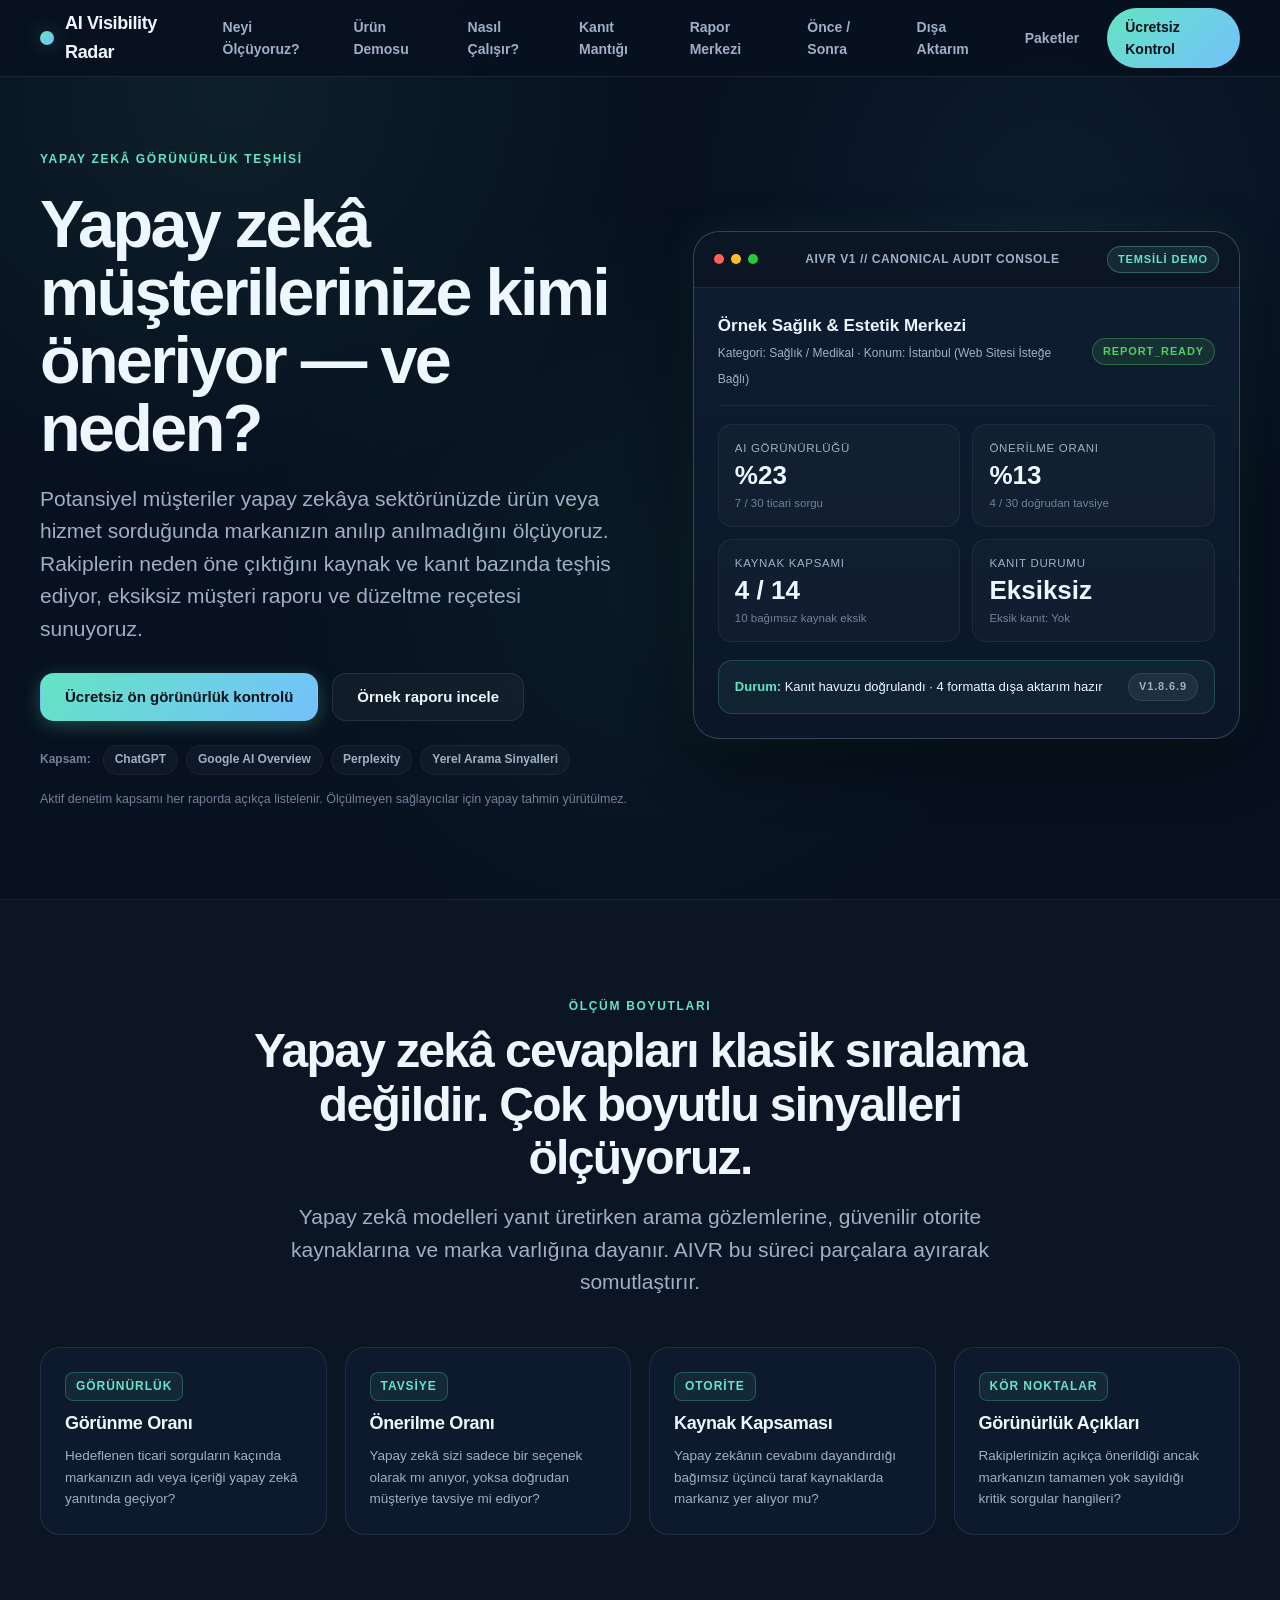
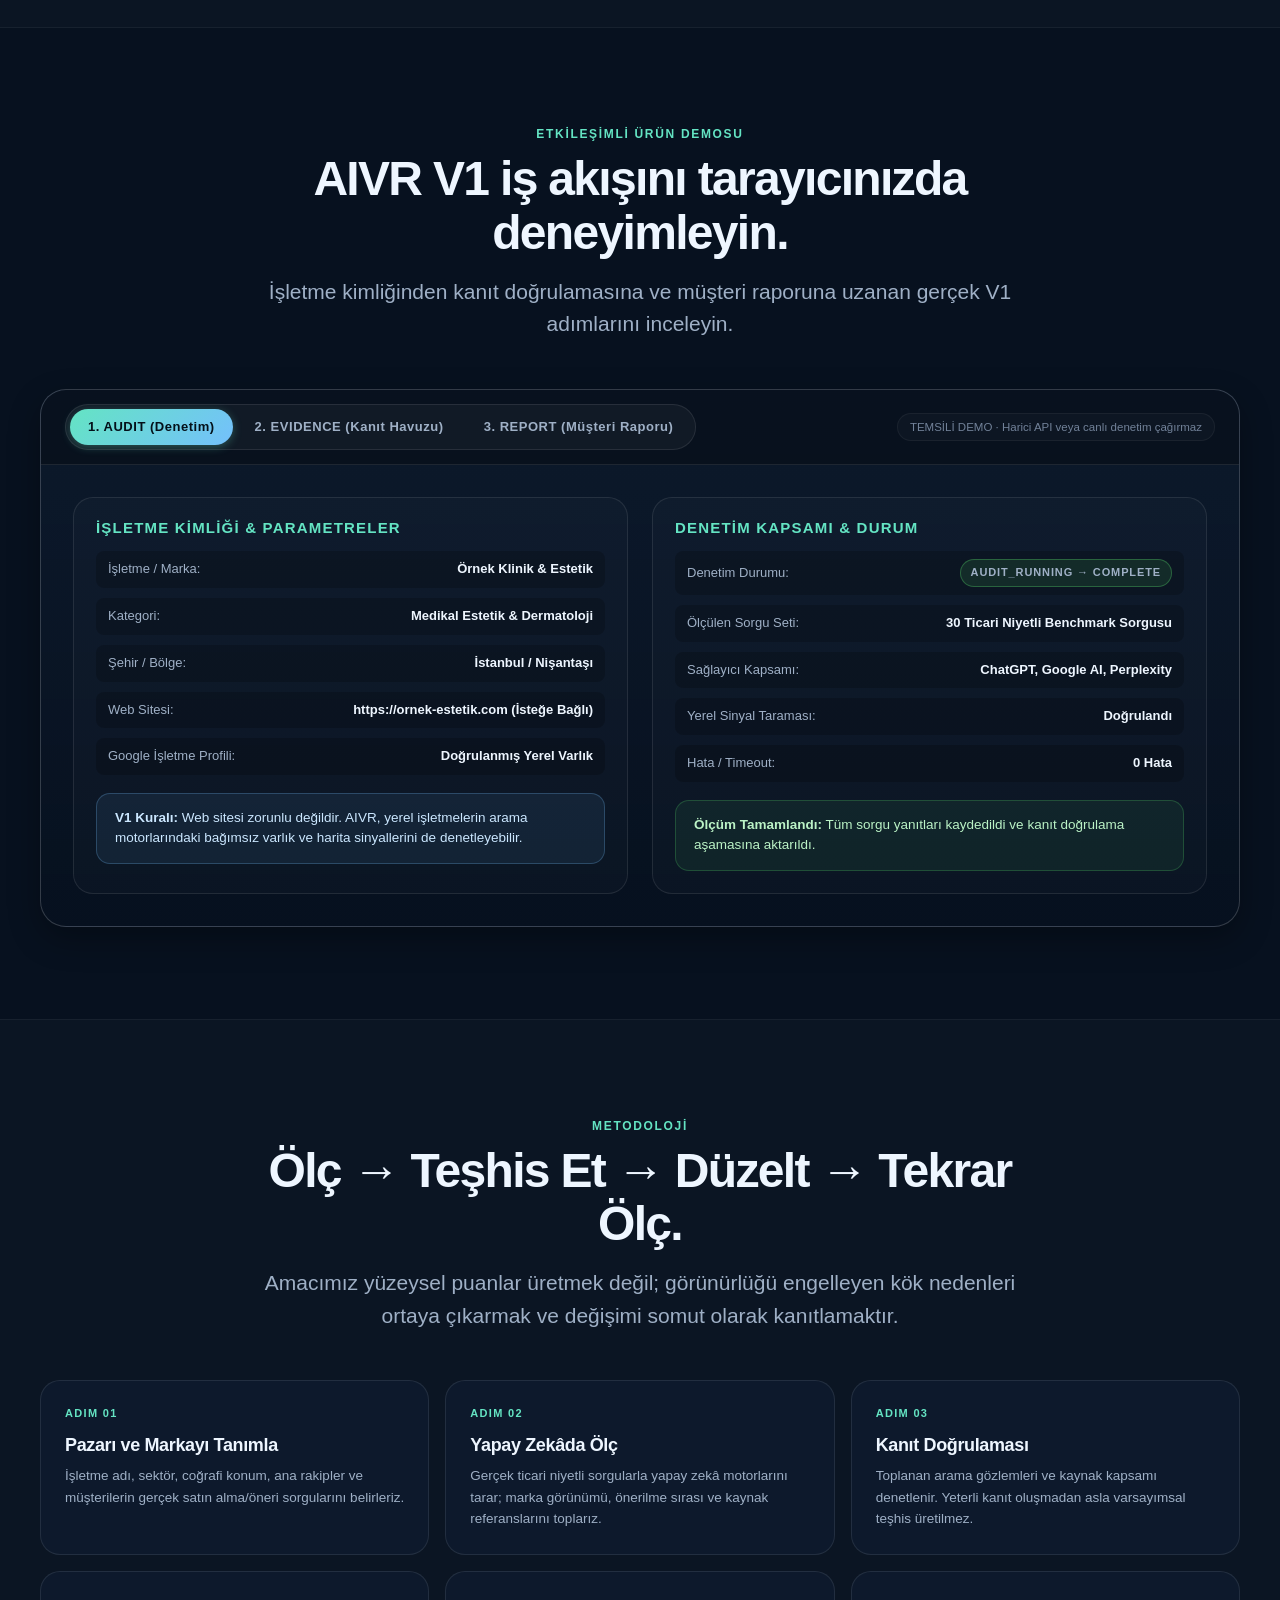
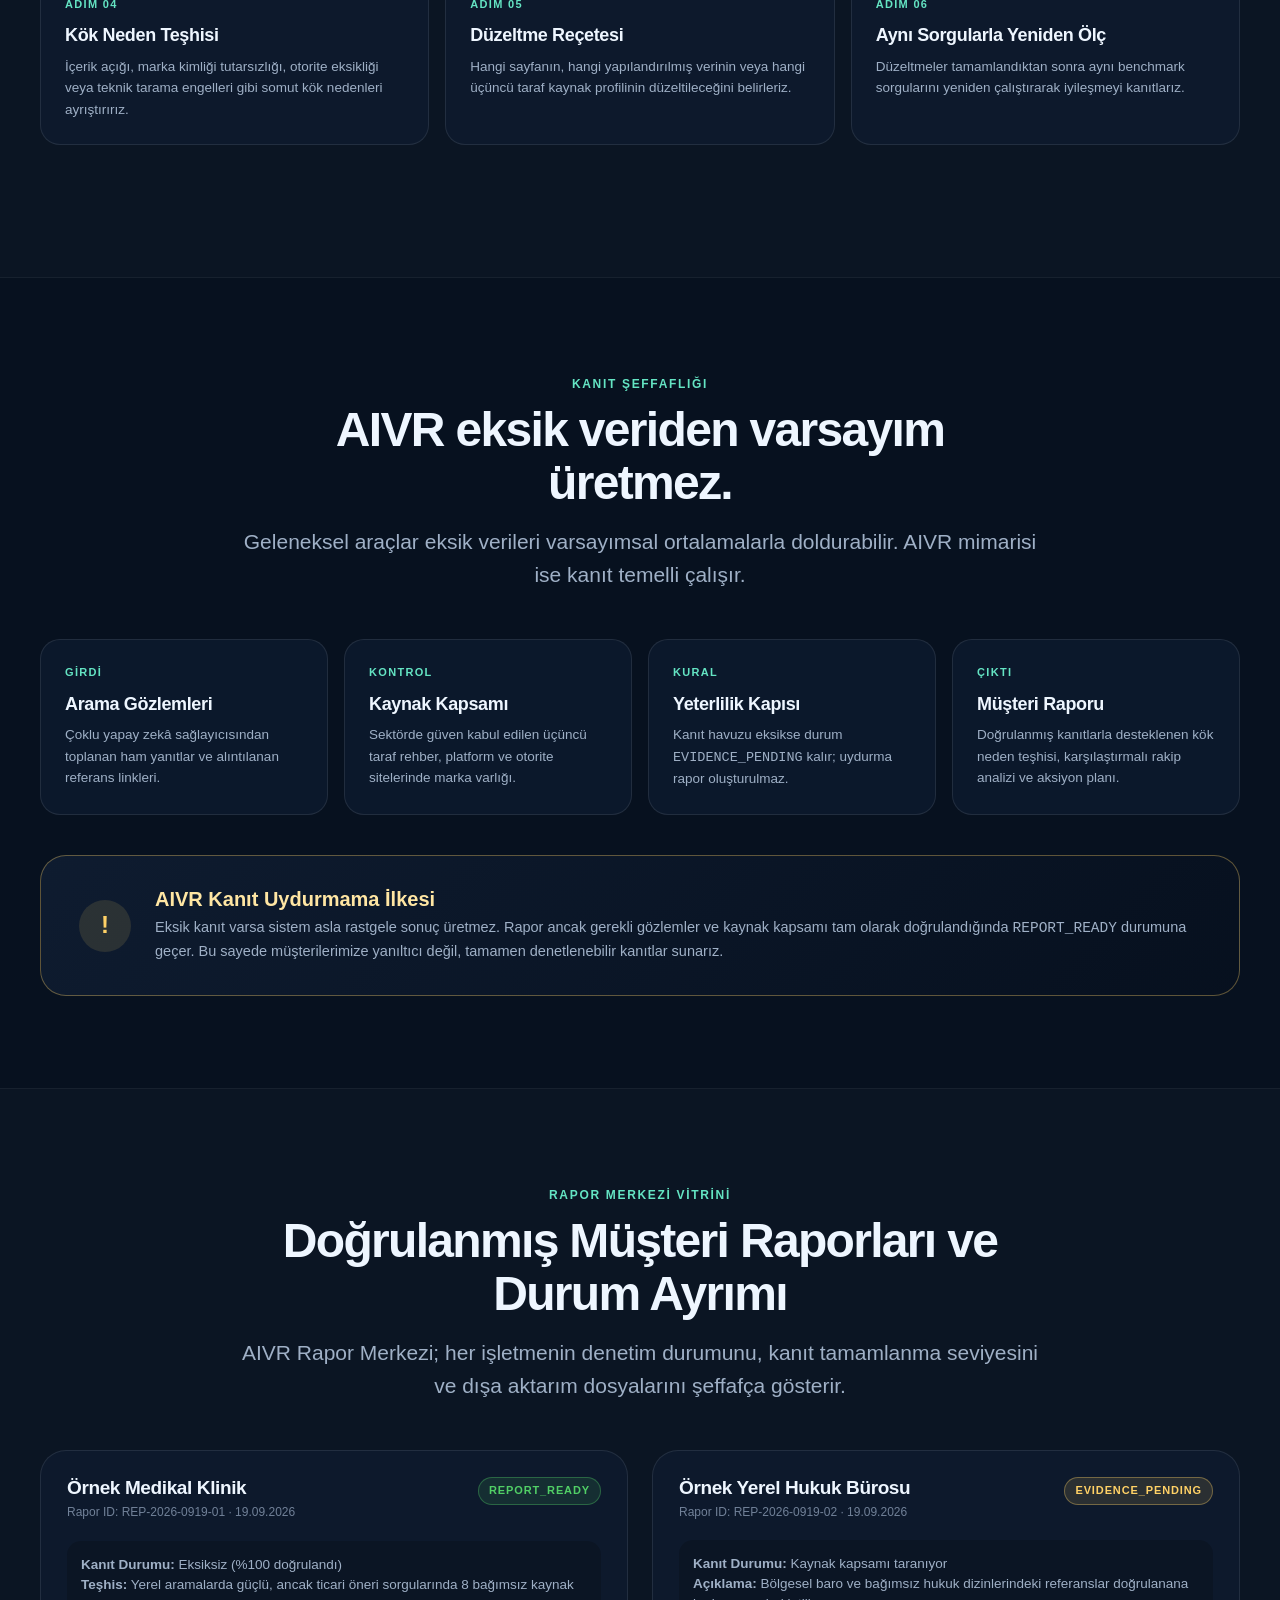
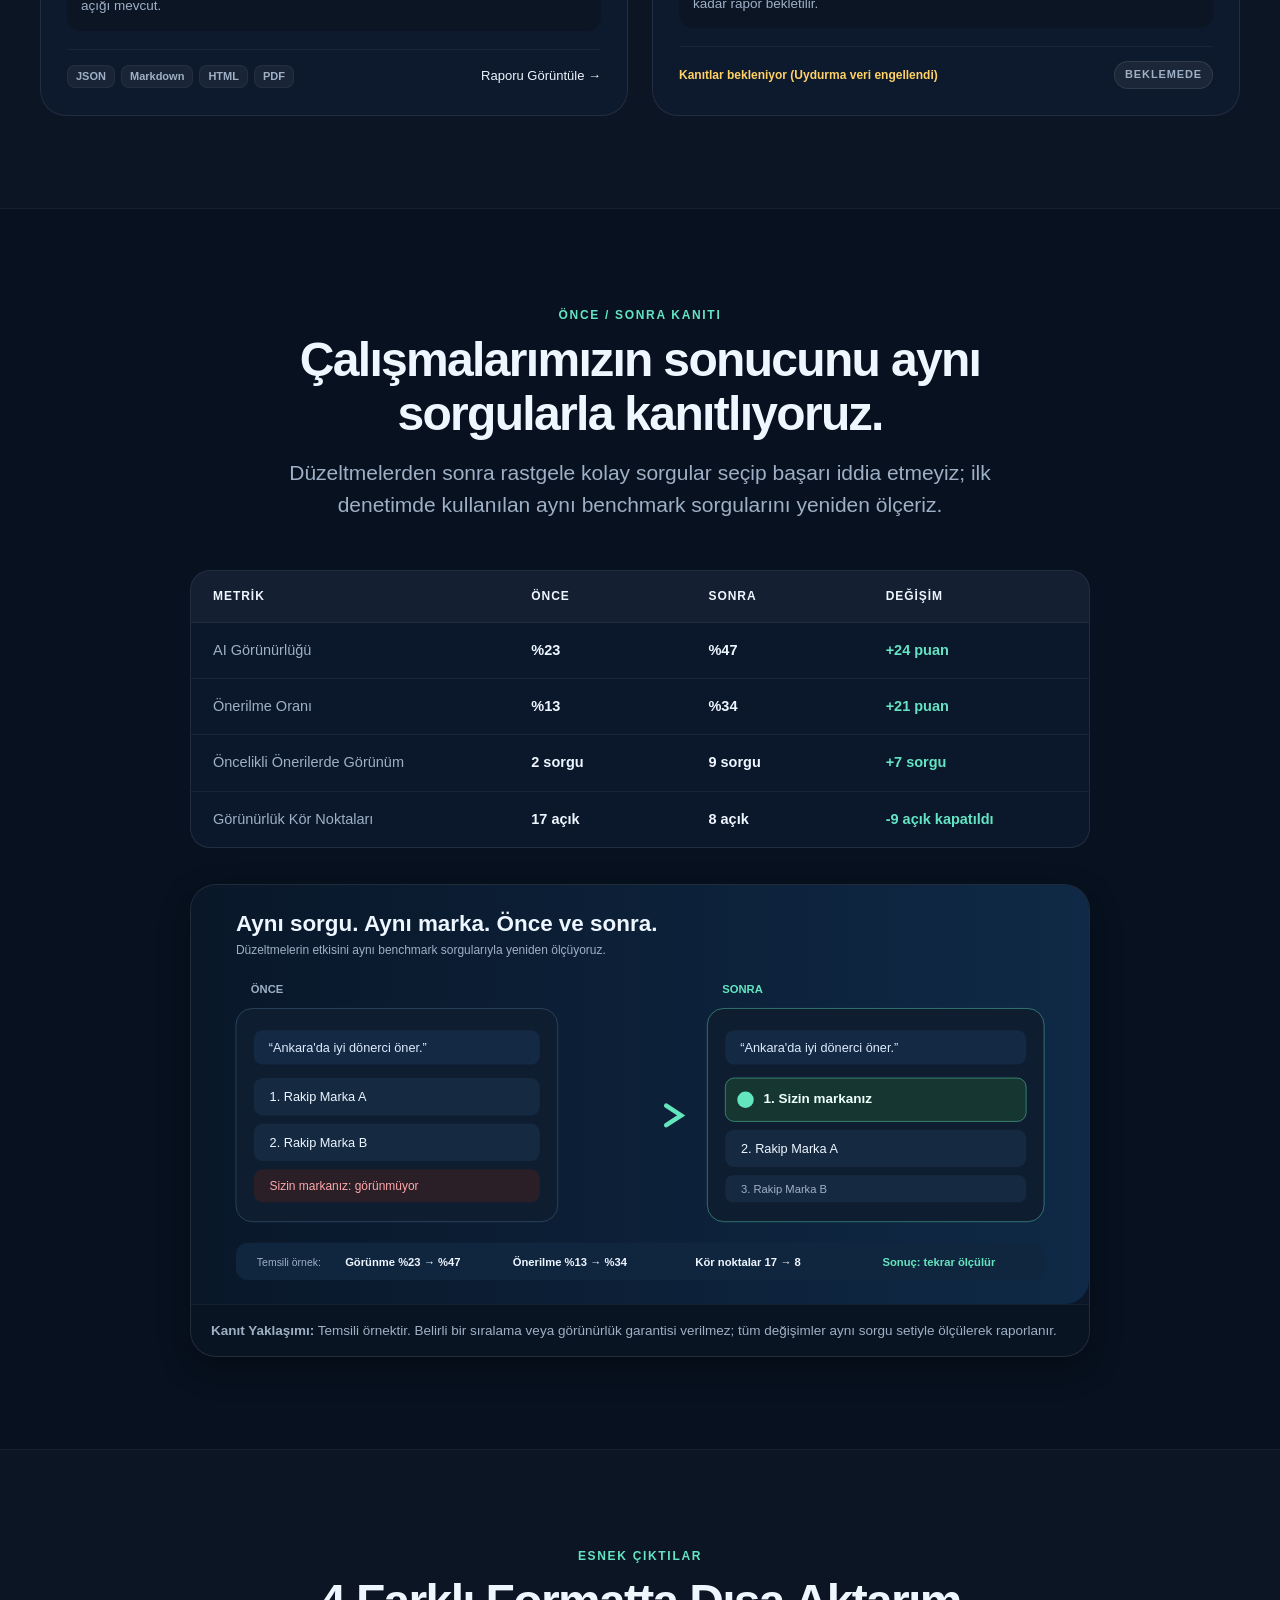
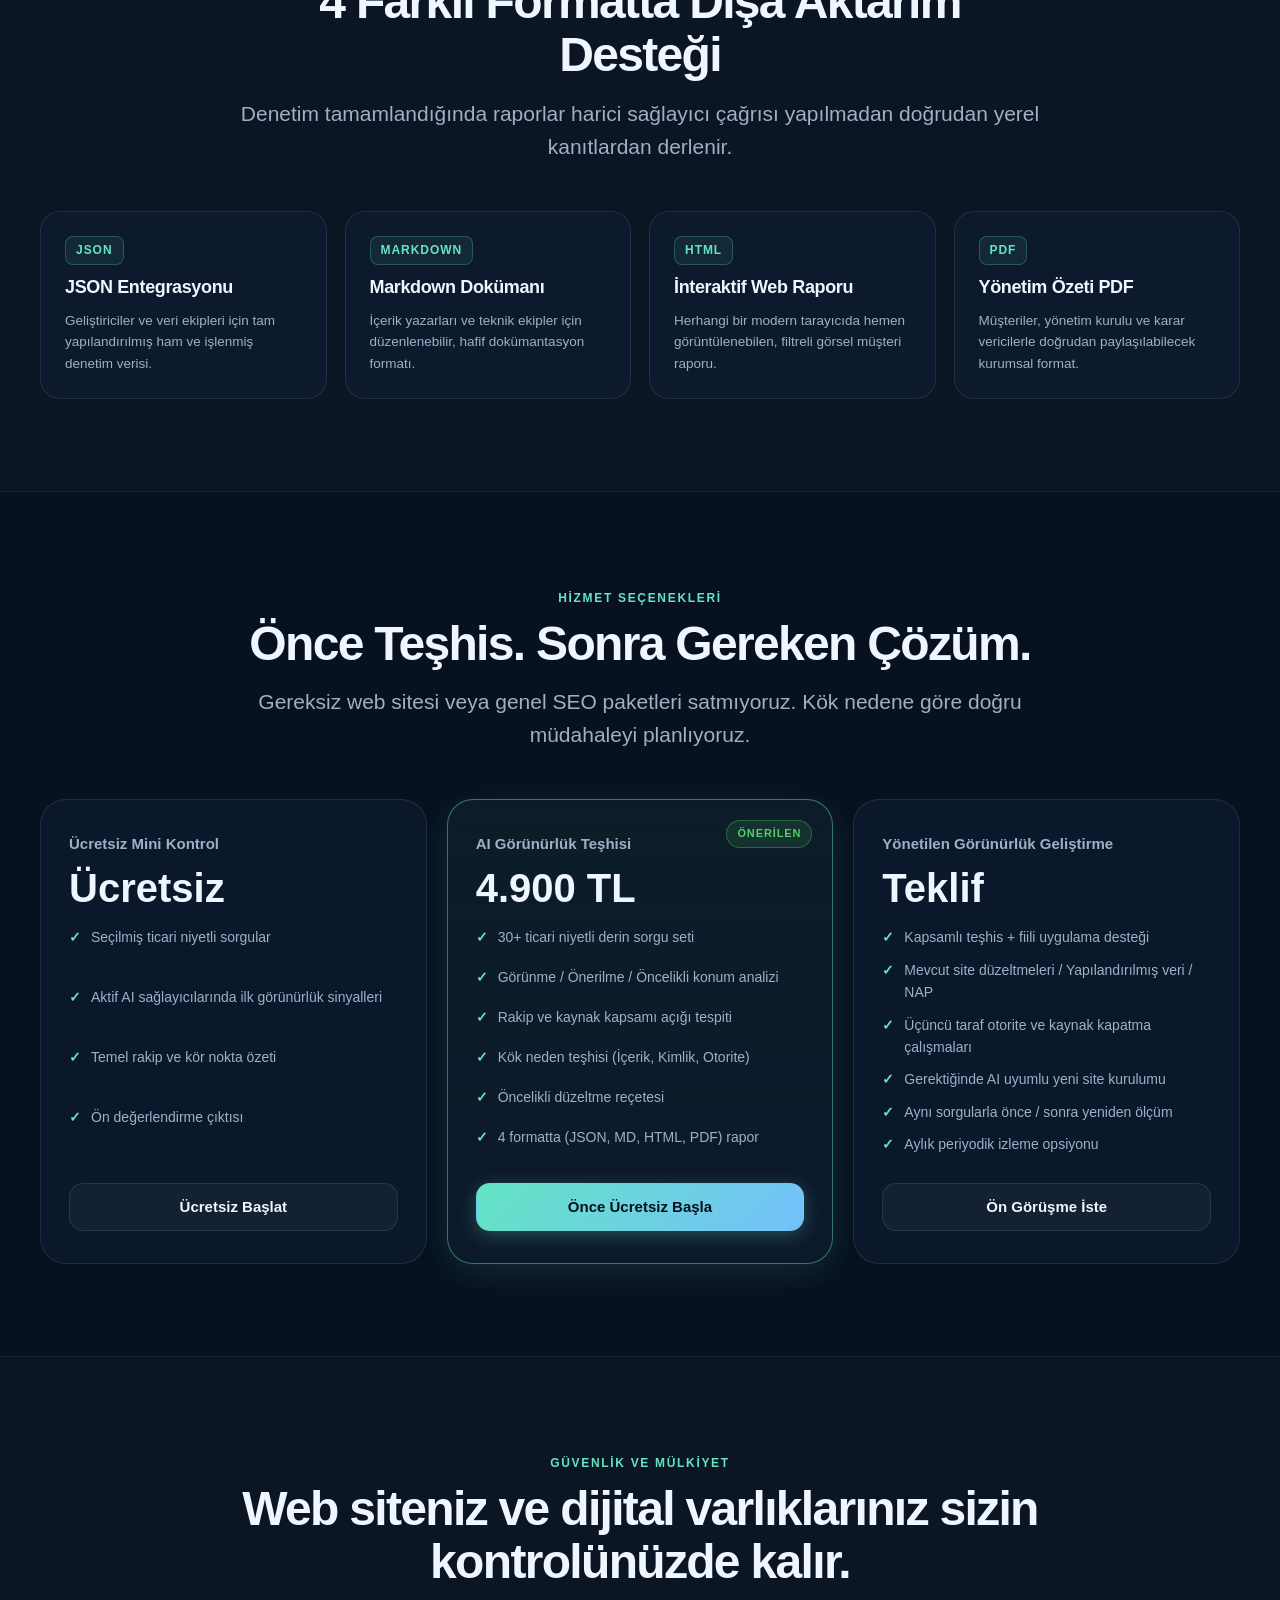
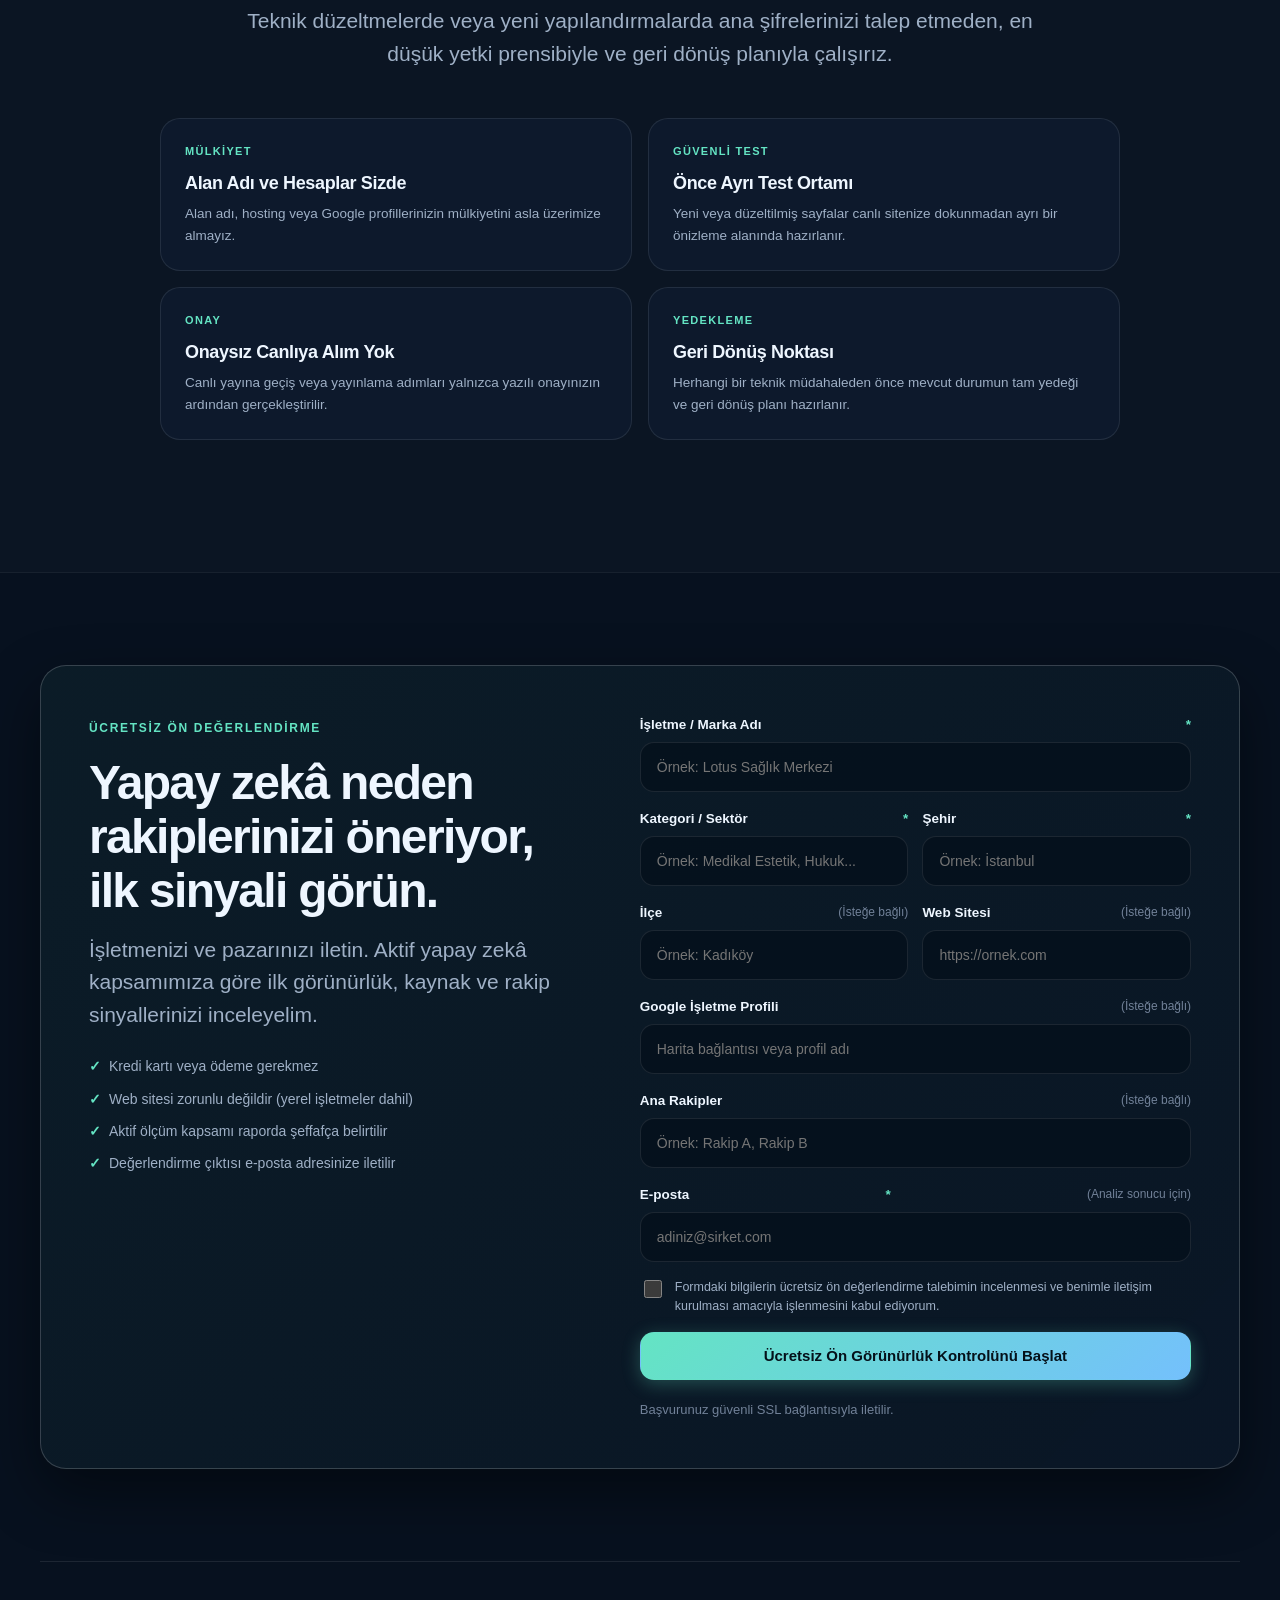
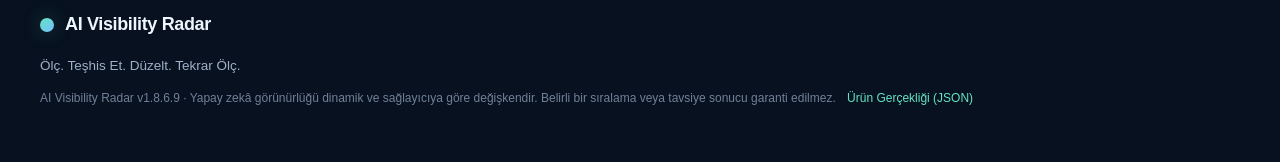
==== commit 4398c4dd: "Deploy validated AIVR intelligence console theme to GitHub Pages" ====
--- a/ai-visibility-radar/index.html
+++ b/ai-visibility-radar/index.html
@@ -1,298 +1,749 @@
 <!doctype html>
+<!-- PUBLIC_PRODUCT_VERSION=1.8.6.9 PRODUCT_CAPABILITY_SYNC_DATE=2026-09-19 -->
 <html lang="tr">
 <head>
   <meta charset="utf-8" />
   <meta name="viewport" content="width=device-width, initial-scale=1" />
-  <meta name="description" content="AI Visibility Radar; markanızın yapay zekâ cevaplarında neden görünmediğini teşhis eder, rakip ve kaynak farkını gösterir, düzeltme planı üretir ve sonucu yeniden ölçer." />
+  <meta name="description" content="AI Visibility Radar; yapay zekâ cevaplarında markanızın neden görünmediğini ölçer, kaynak ve rakip farkını teşhis eder, kanıta dayalı reçete üretir ve sonucu yeniden ölçer." />
   <meta name="theme-color" content="#07111f" />
   <meta http-equiv="Cache-Control" content="no-cache, no-store, must-revalidate" />
   <meta http-equiv="Pragma" content="no-cache" />
   <meta http-equiv="Expires" content="0" />
-  <title>AI Visibility Radar — Ölç, Teşhis Et, Düzelt, Tekrar Ölç</title>
-  <link rel="stylesheet" href="./styles.css?v=tr-20260918-2" />
+
+  <title>AI Visibility Radar — Yapay Zekâ Aramalarında Görünürlük Teşhisi</title>
+  <link rel="canonical" href="https://nedim-ucarsu.github.io/tubeforge-pages/ai-visibility-radar/" />
+
+  <!-- OpenGraph / Social Metadata -->
+  <meta property="og:type" content="website" />
+  <meta property="og:title" content="AI Visibility Radar — Yapay Zekâ Neden Rakiplerinizi Öneriyor?" />
+  <meta property="og:description" content="Yapay zekâ motorlarında marka görünürlüğünüzü ölçün. Eksik kanıtsız, şeffaf teşhis, kaynak analizi ve doğrulanmış müşteri raporları." />
+  <meta property="og:url" content="https://nedim-ucarsu.github.io/tubeforge-pages/ai-visibility-radar/" />
+  <meta property="og:image" content="https://nedim-ucarsu.github.io/tubeforge-pages/ai-visibility-radar/assets/ai-answer-illustration.svg" />
+  <meta name="twitter:card" content="summary_large_image" />
+  <meta name="twitter:title" content="AI Visibility Radar — Yapay Zekâ Görünürlük Teşhisi" />
+  <meta name="twitter:description" content="Yapay zekâ arama ve tavsiyelerinde markanızın konumunu, kaynak kapsamını ve kör noktalarını kanıta dayalı olarak ölçün." />
+
+  <link rel="stylesheet" href="./styles.css?v=20260919-v1" />
 </head>
 <body>
-  <header class="nav shell">
-    <a class="brand" href="#top" aria-label="AI Visibility Radar ana sayfa">
-      <span class="brand-mark" aria-hidden="true"></span>
-      <span>AI Visibility Radar</span>
-    </a>
-    <nav class="nav-links" aria-label="Ana menü">
-      <a href="#how">Nasıl çalışır?</a>
-      <a href="#diagnosis">Teşhis</a>
-      <a href="#fix">Düzeltme</a>
-      <a href="#proof">Kanıt</a>
-      <a href="#pricing">Paketler</a>
-      <a class="nav-cta" href="#free-check">Ücretsiz analiz</a>
-    </nav>
+  <a href="#main-content" class="skip-link">İçeriğe Atla</a>
+
+  <header class="header-wrapper">
+    <div class="shell nav">
+      <a class="brand" href="#top" aria-label="AI Visibility Radar Ana Sayfa">
+        <span class="brand-mark" aria-hidden="true"></span>
+        <span>AI Visibility Radar</span>
+      </a>
+
+      <button id="nav-toggle" class="nav-toggle" type="button" aria-expanded="false" aria-controls="nav-links" aria-label="Menüyü aç veya kapat">
+        <span aria-hidden="true"></span>
+        <span aria-hidden="true"></span>
+        <span aria-hidden="true"></span>
+      </button>
+
+      <nav id="nav-links" class="nav-links" aria-label="Ana Gezinme Menüsü">
+        <a href="#what">Neyi Ölçüyoruz?</a>
+        <a href="#demo">Ürün Demosu</a>
+        <a href="#how">Nasıl Çalışır?</a>
+        <a href="#evidence">Kanıt Mantığı</a>
+        <a href="#reports">Rapor Merkezi</a>
+        <a href="#proof">Önce / Sonra</a>
+        <a href="#exports">Dışa Aktarım</a>
+        <a href="#pricing">Paketler</a>
+        <a class="nav-cta" href="#free-check">Ücretsiz Kontrol</a>
+      </nav>
+    </div>
   </header>
 
-  <main id="top">
-    <section class="hero shell">
-      <div class="hero-grid">
+  <main id="main-content">
+    <!-- ============================================================
+         1. HERO V2
+         ============================================================ -->
+    <section class="hero shell" id="top">
+      <div class="hero-split">
         <div class="hero-message">
-          <div class="eyebrow">Yapay zekâ aramalarında görünürlük geliştirme</div>
-          <h1>Yapay zekâ neden rakiplerinizi öneriyor?</h1>
-          <p class="hero-copy">Müşteriler yapay zekâya ürün veya hizmet önerisi sorduğunda markanızın görünüp görünmediğini ölçüyoruz. Rakiplerin neden öne çıktığını buluyor, gerekli düzeltmeleri uyguluyor ve sonucu aynı sorgularla yeniden ölçüyoruz.</p>
+          <div class="eyebrow">Yapay Zekâ Görünürlük Teşhisi</div>
+          <h1>Yapay zekâ müşterilerinize kimi öneriyor — ve neden?</h1>
+          <p class="hero-copy">
+            Potansiyel müşteriler yapay zekâya sektörünüzde ürün veya hizmet sorduğunda markanızın anılıp anılmadığını ölçüyoruz.
+            Rakiplerin neden öne çıktığını kaynak ve kanıt bazında teşhis ediyor, eksiksiz müşteri raporu ve düzeltme reçetesi sunuyoruz.
+          </p>
 
           <div class="hero-actions">
-            <a class="button primary" href="#free-check">Ücretsiz görünürlük kontrolü</a>
-            <a class="button secondary" href="./sample-report.html?v=tr-20260918-2">Teşhis raporu örneği</a>
-          </div>
-
-          <div class="engine-row" aria-label="Hedeflenen yapay zekâ ekosistemleri">
-            <span>ChatGPT</span><span>Google AI</span><span>Perplexity</span><span>Diğer AI aramaları</span>
-          </div>
-          <p class="illustrative hero-note">Aktif ölçüm kapsamı her raporda açıkça belirtilir. Ölçülmeyen motorlar sıfır sayılmaz ve tahmini sonuçla doldurulmaz.</p>
-        </div>
-
-        <figure class="visual-story hero-visual-inline">
-          <img src="./assets/ai-answer-illustration.svg?v=20260918-2" alt="Yapay zekâ cevabında rakiplerin önerildiği, markanın geri planda kaldığı ve AI Visibility Radar'ın nedenleri teşhis ettiği temsili örnek" width="1200" height="620" fetchpriority="high" />
-          <figcaption><strong>Sorun nerede?</strong> Rakiplerin hangi sorularda öne çıktığını, hangi kaynaklara dayandığını ve markanızın nerede kaybolduğunu birlikte inceleriz.</figcaption>
-        </figure>
-      </div>
-
-      <div class="hero-console" aria-label="AI görünürlük örnek teşhis ekranı">
-        <div class="console-head">
-          <div><span class="status-dot"></span> Örnek teşhis</div>
-          <span class="console-tag">ÖLÇÜM MANTIĞI</span>
-        </div>
-        <div class="console-grid">
-          <div class="console-metric"><span>AI Görünürlüğü</span><strong>%23</strong><small>Marka görünme oranı</small></div>
-          <div class="console-metric"><span>Önerilme Oranı</span><strong>%13</strong><small>Tavsiye listesine girme</small></div>
-          <div class="console-metric"><span>Cevaptaki konum</span><strong>P2</strong><small>Cevaptaki görünür konum</small></div>
-          <div class="console-metric"><span>Rakip Farkı</span><strong>-31</strong><small>Görünürlük payı farkı</small></div>
-        </div>
-        <div class="diagnosis-strip"><b>Teşhis:</b> içerik boşluğu + marka kimliği tutarsızlığı + üçüncü taraf kaynak eksikliği</div>
-      </div>
-      <p class="illustrative">Yukarıdaki değerler temsili örnektir; gerçek müşteri sonucu değildir.</p>
-    </section>
-
-    <section class="section shell" id="how">
+            <a class="button primary" href="#free-check">Ücretsiz ön görünürlük kontrolü</a>
+            <a class="button secondary" href="./sample-report.html?v=20260919-v1">Örnek raporu incele</a>
+          </div>
+
+          <div class="hero-engines" aria-label="Denetim kapsamındaki yapay zekâ ekosistemleri">
+            <span class="label">Kapsam:</span>
+            <span>ChatGPT</span>
+            <span>Google AI Overview</span>
+            <span>Perplexity</span>
+            <span>Yerel Arama Sinyalleri</span>
+          </div>
+          <p class="illustrative">
+            Aktif denetim kapsamı her raporda açıkça listelenir. Ölçülmeyen sağlayıcılar için yapay tahmin yürütülmez.
+          </p>
+        </div>
+
+        <!-- Static Realistic UI Mockup -->
+        <div class="hero-mockup-card" aria-label="AI Visibility Radar Konsol Görünümü">
+          <div class="mockup-header">
+            <div class="mockup-dots" aria-hidden="true">
+              <span></span><span></span><span></span>
+            </div>
+            <div class="mockup-title">AIVR V1 // CANONICAL AUDIT CONSOLE</div>
+            <span class="badge badge-demo">TEMSİLİ DEMO</span>
+          </div>
+
+          <div class="mockup-body">
+            <div class="mockup-business-row">
+              <div class="mockup-biz-info">
+                <strong>Örnek Sağlık &amp; Estetik Merkezi</strong>
+                <span>Kategori: Sağlık / Medikal · Konum: İstanbul (Web Sitesi İsteğe Bağlı)</span>
+              </div>
+              <span class="badge badge-ready">REPORT_READY</span>
+            </div>
+
+            <div class="mockup-metrics-grid">
+              <div class="mockup-metric-tile">
+                <span>AI Görünürlüğü</span>
+                <strong>%23</strong>
+                <small>7 / 30 ticari sorgu</small>
+              </div>
+              <div class="mockup-metric-tile">
+                <span>Önerilme Oranı</span>
+                <strong>%13</strong>
+                <small>4 / 30 doğrudan tavsiye</small>
+              </div>
+              <div class="mockup-metric-tile">
+                <span>Kaynak Kapsamı</span>
+                <strong>4 / 14</strong>
+                <small>10 bağımsız kaynak eksik</small>
+              </div>
+              <div class="mockup-metric-tile">
+                <span>Kanıt Durumu</span>
+                <strong>Eksiksiz</strong>
+                <small>Eksik kanıt: Yok</small>
+              </div>
+            </div>
+
+            <div class="mockup-status-strip">
+              <div>
+                <b>Durum:</b> Kanıt havuzu doğrulandı · 4 formatta dışa aktarım hazır
+              </div>
+              <span class="badge badge-version">v1.8.6.9</span>
+            </div>
+          </div>
+        </div>
+      </div>
+    </section>
+
+    <!-- ============================================================
+         2. WHAT AIVR DOES (Neyi Ölçüyoruz)
+         ============================================================ -->
+    <section class="section section-dark" id="what">
+      <div class="shell">
+        <div class="section-heading">
+          <span class="kicker">Ölçüm Boyutları</span>
+          <h2>Yapay zekâ cevapları klasik sıralama değildir. Çok boyutlu sinyalleri ölçüyoruz.</h2>
+          <p class="lead-text">
+            Yapay zekâ modelleri yanıt üretirken arama gözlemlerine, güvenilir otorite kaynaklarına ve marka varlığına dayanır.
+            AIVR bu süreci parçalara ayırarak somutlaştırır.
+          </p>
+        </div>
+
+        <div class="exports-grid">
+          <div class="export-card">
+            <span class="export-tag">GÖRÜNÜRLÜK</span>
+            <h3>Görünme Oranı</h3>
+            <p>Hedeflenen ticari sorguların kaçında markanızın adı veya içeriği yapay zekâ yanıtında geçiyor?</p>
+          </div>
+          <div class="export-card">
+            <span class="export-tag">TAVSİYE</span>
+            <h3>Önerilme Oranı</h3>
+            <p>Yapay zekâ sizi sadece bir seçenek olarak mı anıyor, yoksa doğrudan müşteriye tavsiye mi ediyor?</p>
+          </div>
+          <div class="export-card">
+            <span class="export-tag">OTORİTE</span>
+            <h3>Kaynak Kapsaması</h3>
+            <p>Yapay zekânın cevabını dayandırdığı bağımsız üçüncü taraf kaynaklarda markanız yer alıyor mu?</p>
+          </div>
+          <div class="export-card">
+            <span class="export-tag">KÖR NOKTALAR</span>
+            <h3>Görünürlük Açıkları</h3>
+            <p>Rakiplerinizin açıkça önerildiği ancak markanızın tamamen yok sayıldığı kritik sorgular hangileri?</p>
+          </div>
+        </div>
+      </div>
+    </section>
+
+    <!-- ============================================================
+         3. INTERACTIVE PRODUCT DEMO (Tabs: AUDIT, EVIDENCE, REPORT)
+         ============================================================ -->
+    <section class="section shell" id="demo">
       <div class="section-heading">
-        <span class="kicker">Nasıl sonuç üretiyoruz?</span>
-        <h2>Ölç → Teşhis → Düzelt → Tekrar ölç.</h2>
-        <p>Amacımız yalnız rapor vermek değil; görünürlüğü engelleyen kök nedenleri bulup uygulanabilir şekilde gidermek ve değişimi ölçmektir.</p>
-      </div>
-
-      <div class="flow-grid">
-        <article class="flow-card"><span>01</span><h3>Markayı ve pazarı tanı</h3><p>Marka, sektör, konum, hizmetler, rakipler ve ticari arama niyetlerini çıkarırız.</p></article>
-        <article class="flow-card"><span>02</span><h3>Görünürlüğü ölç</h3><p>Gerçek kullanıcı niyetli sorgularda marka, rakip, öneri, kaynak gösterimi ve cevaptaki görünür konum sinyallerini ölçeriz.</p></article>
-        <article class="flow-card"><span>03</span><h3>Kök nedeni teşhis et</h3><p>Teknik erişim, marka kimliği, içerik, otorite, kaynak görünürlüğü, yerel işletme verileri ve güven sorunlarını kök neden olarak sınıflandırırız.</p></article>
-        <article class="flow-card"><span>04</span><h3>Düzeltme reçetesi çıkar</h3><p>Her problem için kanıt, öncelik, beklenen sinyal ve uygulanacak düzeltme reçetesi oluştururuz.</p></article>
-        <article class="flow-card"><span>05</span><h3>Düzeltmeleri uygula</h3><p>Mevcut siteyi düzeltir, içerik, yapılandırılmış veri, marka kimliği ve kaynak görünürlüğü çalışmalarını uygular; gerekiyorsa yeni yapay zekâ aramalarına uyumlu site üretiriz.</p></article>
-        <article class="flow-card"><span>06</span><h3>Sonucu doğrula</h3><p>Aynı benchmark sorgularıyla yeniden ölçer, önce/sonra farkını ve kalan kör noktaları raporlarız.</p></article>
-      </div>
-    </section>
-
-    <section class="section section-dark" id="diagnosis">
-      <div class="shell split">
-        <div class="section-heading left">
-          <span class="kicker">Kök neden teşhisi</span>
-          <h2>Sadece “görünmüyorsunuz” demiyoruz. Nedenini buluyoruz.</h2>
-          <p>Her müşteri aynı nedenle kaybetmez. Bu yüzden tek tip SEO listesi yerine gerçek ölçüm ve site verisine dayalı teşhis üretiriz.</p>
-          <a class="text-link" href="./sample-report.html?v=tr-20260918-1">Örnek teşhis raporunu aç →</a>
-        </div>
-        <div class="diagnosis-grid">
-          <div class="diagnosis-card"><strong>Erişilebilirlik ve keşfedilebilirlik</strong><span>Yapay zekâ ve arama tarayıcıları sitenize ve önemli sayfalarınıza sorunsuz ulaşabiliyor mu?</span></div>
-          <div class="diagnosis-card"><strong>Marka kimliği</strong><span>Marka adı, şubeler, hizmetler, adresler ve diğer işletme bilgileri farklı kaynaklarda aynı ve anlaşılır mı?</span></div>
-          <div class="diagnosis-card"><strong>Sorgu ile içerik uyumu</strong><span>Sitenizde müşterilerin gerçekten sorduğu satın alma, karşılaştırma ve öneri sorularını doğrudan karşılayan içerikler var mı?</span></div>
-          <div class="diagnosis-card"><strong>Otorite ve güven</strong><span>Markanız güvenilir bağımsız sitelerde, sektör kaynaklarında ve yerel kaynaklarda yeterince yer alıyor mu?</span></div>
-          <div class="diagnosis-card"><strong>Kaynak gösterilebilirlik</strong><span>İçerikleriniz yapay zekânın anlayabileceği, doğrulayabileceği ve gerektiğinde kaynak gösterebileceği kadar açık ve yapılandırılmış mı?</span></div>
-          <div class="diagnosis-card"><strong>Rakip farkı</strong><span>Rakipler hangi sorularda, hangi kaynakların desteğiyle sizden daha fazla öneriliyor?</span></div>
-        </div>
-      </div>
-
-      <div class="shell visual-section">
-        <div class="visual-copy">
-          <span class="kicker">Teşhisin görsel özeti</span>
-          <h3>Tek bir “puan” yerine, görünürlüğü etkileyen nedenleri birbirinden ayırıyoruz.</h3>
-          <p>Örneğin sorun içerikteyse yeni içerik planı; teknik erişimdeyse tarama düzeltmesi; güvenilir kaynaklarda görünürlük eksikse kaynak ve otorite çalışması önerilir. Böylece bütçe yanlış probleme harcanmaz.</p>
-        </div>
-        <figure class="visual-story">
-          <img src="./assets/diagnosis-map.svg?v=20260918-1" alt="Erişilebilirlik, marka kimliği, içerik uyumu, otorite, kaynak görünürlüğü ve rakip farkını kök neden teşhisine bağlayan şema" width="1200" height="620" loading="lazy" />
-          <figcaption>Temsili şema: gerçek teşhis, canlı ölçüm ve müşteri sitesinden elde edilen kanıtlara göre oluşturulur.</figcaption>
-        </figure>
-      </div>
-    </section>
-
-    <section class="section shell">
+        <span class="kicker">Etkileşimli Ürün Demosu</span>
+        <h2>AIVR V1 iş akışını tarayıcınızda deneyimleyin.</h2>
+        <p class="lead-text">
+          İşletme kimliğinden kanıt doğrulamasına ve müşteri raporuna uzanan gerçek V1 adımlarını inceleyin.
+        </p>
+      </div>
+
+      <div class="demo-section-wrapper">
+        <div class="demo-tabs-bar">
+          <div class="demo-tabs-nav" role="tablist" aria-label="AIVR V1 Denetim Aşamaları">
+            <button class="demo-tab" role="tab" id="tab-audit" aria-selected="true" aria-controls="panel-audit" data-tab="audit" tabindex="0">
+              1. AUDIT (Denetim)
+            </button>
+            <button class="demo-tab" role="tab" id="tab-evidence" aria-selected="false" aria-controls="panel-evidence" data-tab="evidence" tabindex="-1">
+              2. EVIDENCE (Kanıt Havuzu)
+            </button>
+            <button class="demo-tab" role="tab" id="tab-report" aria-selected="false" aria-controls="panel-report" data-tab="report" tabindex="-1">
+              3. REPORT (Müşteri Raporu)
+            </button>
+          </div>
+          <span class="demo-disclaimer-pill">TEMSİLİ DEMO · Harici API veya canlı denetim çağırmaz</span>
+        </div>
+
+        <!-- Panel 1: AUDIT -->
+        <div class="demo-panel active" id="panel-audit" role="tabpanel" aria-labelledby="tab-audit" data-panel="audit">
+          <div class="demo-grid">
+            <div class="demo-box">
+              <h4>İşletme Kimliği &amp; Parametreler</h4>
+              <div class="demo-field-list">
+                <div class="demo-field-row"><span>İşletme / Marka:</span><strong>Örnek Klinik &amp; Estetik</strong></div>
+                <div class="demo-field-row"><span>Kategori:</span><strong>Medikal Estetik &amp; Dermatoloji</strong></div>
+                <div class="demo-field-row"><span>Şehir / Bölge:</span><strong>İstanbul / Nişantaşı</strong></div>
+                <div class="demo-field-row"><span>Web Sitesi:</span><strong>https://ornek-estetik.com (İsteğe Bağlı)</strong></div>
+                <div class="demo-field-row"><span>Google İşletme Profili:</span><strong>Doğrulanmış Yerel Varlık</strong></div>
+              </div>
+              <div class="demo-callout info">
+                <strong>V1 Kuralı:</strong> Web sitesi zorunlu değildir. AIVR, yerel işletmelerin arama motorlarındaki bağımsız varlık ve harita sinyallerini de denetleyebilir.
+              </div>
+            </div>
+
+            <div class="demo-box">
+              <h4>Denetim Kapsamı &amp; Durum</h4>
+              <div class="demo-field-list">
+                <div class="demo-field-row"><span>Denetim Durumu:</span><span class="badge badge-ready">AUDIT_RUNNING → COMPLETE</span></div>
+                <div class="demo-field-row"><span>Ölçülen Sorgu Seti:</span><strong>30 Ticari Niyetli Benchmark Sorgusu</strong></div>
+                <div class="demo-field-row"><span>Sağlayıcı Kapsamı:</span><strong>ChatGPT, Google AI, Perplexity</strong></div>
+                <div class="demo-field-row"><span>Yerel Sinyal Taraması:</span><strong>Doğrulandı</strong></div>
+                <div class="demo-field-row"><span>Hata / Timeout:</span><strong>0 Hata</strong></div>
+              </div>
+              <div class="demo-callout success">
+                <strong>Ölçüm Tamamlandı:</strong> Tüm sorgu yanıtları kaydedildi ve kanıt doğrulama aşamasına aktarıldı.
+              </div>
+            </div>
+          </div>
+        </div>
+
+        <!-- Panel 2: EVIDENCE -->
+        <div class="demo-panel" id="panel-evidence" role="tabpanel" aria-labelledby="tab-evidence" data-panel="evidence">
+          <div class="demo-grid">
+            <div class="demo-box">
+              <h4>Arama Gözlemleri &amp; Kaynak Kapsamı</h4>
+              <div class="demo-field-list">
+                <div class="demo-field-row"><span>Toplanan Gözlem:</span><strong>90 AI Yanıt Parçası</strong></div>
+                <div class="demo-field-row"><span>AI'ın Kullandığı Kaynaklar:</span><strong>14 Bağımsız Otorite Kaynağı</strong></div>
+                <div class="demo-field-row"><span>Markanın Yer Aldığı Kaynak:</span><strong>4 / 14 Kaynak (%28.5)</strong></div>
+                <div class="demo-field-row"><span>Rakiplerin Yer Aldığı Kaynak:</span><strong>12 / 14 Kaynak (%85.7)</strong></div>
+                <div class="demo-field-row"><span>Kanıt Yeterlilik Durumu:</span><span class="badge badge-ready">EVIDENCE_COMPLETE</span></div>
+              </div>
+              <div class="demo-callout warning">
+                <strong>Kanıt Uydurmama İlkesi:</strong> Eksik kanıt varsa AIVR asla tahminle rapor doldurmaz; durumu <code>EVIDENCE_PENDING</code> olarak işaretler.
+              </div>
+            </div>
+
+            <div class="demo-box">
+              <h4>Kör Noktalar &amp; Kaynak Farkı</h4>
+              <div class="demo-field-list">
+                <div class="demo-field-row"><span>Kritik Sorgu Kör Noktası:</span><strong>17 Sorguda Marka Yok</strong></div>
+                <div class="demo-field-row"><span>Öne Çıkan Rakip Sinyali:</span><strong>Rakip A &amp; Rakip B 23 Sorguda</strong></div>
+                <div class="demo-field-row"><span>Eksik Dizin / Kaynak:</span><strong>DoktorTakvimi, ŞikayetVar, Yerel Rehber</strong></div>
+                <div class="demo-field-row"><span>NAP Tutarlılığı:</span><strong>Telefon ve Adres Farklılığı Tespit Edildi</strong></div>
+                <div class="demo-field-row"><span>Doğrulama Skoru:</span><strong>%100 Doğrulanmış Veri</strong></div>
+              </div>
+              <div class="demo-callout info">
+                <strong>Somut Kanıt:</strong> Rapor edilen her tespit, gerçek sorgularda yapay zekânın referans verdiği sayfalara dayanır.
+              </div>
+            </div>
+          </div>
+        </div>
+
+        <!-- Panel 3: REPORT -->
+        <div class="demo-panel" id="panel-report" role="tabpanel" aria-labelledby="tab-report" data-panel="report">
+          <div class="demo-grid">
+            <div class="demo-box">
+              <h4>Müşteri Raporu &amp; Teşhis</h4>
+              <div class="demo-field-list">
+                <div class="demo-field-row"><span>Rapor Durumu:</span><span class="badge badge-ready">REPORT_READY</span></div>
+                <div class="demo-field-row"><span>Rapor ID:</span><strong>REP-2026-0919-DEMO</strong></div>
+                <div class="demo-field-row"><span>Sağlayıcı Çağrısı:</span><strong>0 (Sıfır Çağrı — İdempotent)</strong></div>
+                <div class="demo-field-row"><span>Kök Neden:</span><strong>Kaynak Boşluğu + Yerel NAP Uyuşmazlığı</strong></div>
+                <div class="demo-field-row"><span>Düzeltme Reçetesi:</span><strong>4 Öncelikli Müdahale Maddesi</strong></div>
+              </div>
+              <div class="demo-callout success">
+                <strong>Rapor Materyalizasyonu:</strong> Rapor üretilirken sıfır harici API çağrısı yapılır. Tüm çıktılar doğrulanmış kanıtlardan derlenir.
+              </div>
+            </div>
+
+            <div class="demo-box">
+              <h4>Dışa Aktarım Seçenekleri (V1 Yeteneği)</h4>
+              <div class="demo-field-list">
+                <div class="demo-field-row"><span>JSON:</span><strong>Tam Yapılandırılmış Ham &amp; İşlenmiş Veri</strong></div>
+                <div class="demo-field-row"><span>Markdown:</span><strong>Düzenlenebilir Teknik Not &amp; Dokümantasyon</strong></div>
+                <div class="demo-field-row"><span>HTML:</span><strong>Tarayıcıda İnteraktif Müşteri Raporu</strong></div>
+                <div class="demo-field-row"><span>PDF:</span><strong>Paylaşılabilir Yönetim Özeti Raporu</strong></div>
+              </div>
+              <div style="margin-top: 18px; display: flex; gap: 8px; flex-wrap: wrap;">
+                <a class="button secondary" style="min-height: 40px; padding: 0 14px; font-size: 13px;" href="./sample-report.html?v=20260919-v1">Örnek Raporu Aç →</a>
+              </div>
+            </div>
+          </div>
+        </div>
+      </div>
+    </section>
+
+    <!-- ============================================================
+         4. HOW THE AUDIT WORKS (Nasıl Çalışır)
+         ============================================================ -->
+    <section class="section section-dark" id="how">
+      <div class="shell">
+        <div class="section-heading">
+          <span class="kicker">Metodoloji</span>
+          <h2>Ölç → Teşhis Et → Düzelt → Tekrar Ölç.</h2>
+          <p class="lead-text">
+            Amacımız yüzeysel puanlar üretmek değil; görünürlüğü engelleyen kök nedenleri ortaya çıkarmak ve değişimi somut olarak kanıtlamaktır.
+          </p>
+        </div>
+
+        <div class="pipeline-flow" style="grid-template-columns: repeat(3, 1fr);">
+          <div class="pipeline-card">
+            <span class="pipeline-step-num">ADIM 01</span>
+            <h3>Pazarı ve Markayı Tanımla</h3>
+            <p>İşletme adı, sektör, coğrafi konum, ana rakipler ve müşterilerin gerçek satın alma/öneri sorgularını belirleriz.</p>
+          </div>
+          <div class="pipeline-card">
+            <span class="pipeline-step-num">ADIM 02</span>
+            <h3>Yapay Zekâda Ölç</h3>
+            <p>Gerçek ticari niyetli sorgularla yapay zekâ motorlarını tarar; marka görünümü, önerilme sırası ve kaynak referanslarını toplarız.</p>
+          </div>
+          <div class="pipeline-card">
+            <span class="pipeline-step-num">ADIM 03</span>
+            <h3>Kanıt Doğrulaması</h3>
+            <p>Toplanan arama gözlemleri ve kaynak kapsamı denetlenir. Yeterli kanıt oluşmadan asla varsayımsal teşhis üretilmez.</p>
+          </div>
+          <div class="pipeline-card">
+            <span class="pipeline-step-num">ADIM 04</span>
+            <h3>Kök Neden Teşhisi</h3>
+            <p>İçerik açığı, marka kimliği tutarsızlığı, otorite eksikliği veya teknik tarama engelleri gibi somut kök nedenleri ayrıştırırız.</p>
+          </div>
+          <div class="pipeline-card">
+            <span class="pipeline-step-num">ADIM 05</span>
+            <h3>Düzeltme Reçetesi</h3>
+            <p>Hangi sayfanın, hangi yapılandırılmış verinin veya hangi üçüncü taraf kaynak profilinin düzeltileceğini belirleriz.</p>
+          </div>
+          <div class="pipeline-card">
+            <span class="pipeline-step-num">ADIM 06</span>
+            <h3>Aynı Sorgularla Yeniden Ölç</h3>
+            <p>Düzeltmeler tamamlandıktan sonra aynı benchmark sorgularını yeniden çalıştırarak iyileşmeyi kanıtlarız.</p>
+          </div>
+        </div>
+      </div>
+    </section>
+
+    <!-- ============================================================
+         5. EVIDENCE INTELLIGENCE (Kanıt Mantığı)
+         ============================================================ -->
+    <section class="section shell" id="evidence">
       <div class="section-heading">
-        <span class="kicker">Neyi ölçüyoruz?</span>
-        <h2>Yapay zekâ cevaplarında ne kadar görünür ve ne kadar öncelikli olduğunuzu birden fazla sinyalle ölçüyoruz.</h2>
-        <p>AI cevapları klasik 1–10 sıralama değildir. Bu yüzden görünürlüğü birden fazla sinyalle değerlendiririz.</p>
-      </div>
-      <div class="metric-grid four">
-        <div class="metric"><strong>Görünme Oranı</strong><span>Markanın kaç sorguda göründüğü.</span></div>
-        <div class="metric"><strong>Önerilme Oranı</strong><span>Kaç sorguda doğrudan önerildiği.</span></div>
-        <div class="metric"><strong>Cevapta Öncelikli Görünüm</strong><span>Markanın cevabın ana önerisi mi, ilk seçeneklerden biri mi, yalnızca bir yerde anılan seçenek mi olduğunu ölçeriz.</span></div>
-        <div class="metric"><strong>Kaynak Gösterilme Oranı</strong><span>Marka veya siteyi destekleyen kaynak kullanımı.</span></div>
-        <div class="metric"><strong>Görünürlük Payı</strong><span>Markanın rakiplere karşı görünürlük payı.</span></div>
-        <div class="metric"><strong>Görünürlük Kör Noktaları</strong><span>Yüksek değerli ama markanın kaybolduğu sorgular.</span></div>
-        <div class="metric"><strong>Kaynak Kapsaması</strong><span>AI'ın kullandığı kaynaklarda marka kapsaması.</span></div>
-        <div class="metric"><strong>Tutarlılık</strong><span>Aynı tema ve sorgu ailesinde tekrar edilebilirlik.</span></div>
-      </div>
-    </section>
-
-    <section class="section section-dark" id="fix">
-      <div class="shell split">
-        <div class="section-heading left">
-          <span class="kicker">Optimizasyon karar motoru</span>
-          <h2>Sorunu bulmakla kalmıyoruz; hangi düzeltmenin neden yapılacağını ve hangi sinyali iyileştirmesini beklediğimizi belirliyoruz.</h2>
-          <p>İçerik kalitesi, güven, marka kimliği ve kaynak gücü gibi alanları; resmî platform rehberleri, AIVR'ın gerçek ölçümleri ve uzmanlık yöntemleriyle birlikte değerlendiririz. Gerçek ölçüm her zaman teorik öneriden daha önceliklidir.</p>
-        </div>
-        <div class="evidence-stack">
-          <div class="evidence-row"><b>A</b><div><strong>Resmî kaynaklar</strong><span>OpenAI, Google ve diğer platformların yayımladığı resmî teknik rehberler.</span></div></div>
-          <div class="evidence-row"><b>B</b><div><strong>Gerçek AIVR ölçümü</strong><span>Gerçek yapay zekâ sorgularında elde ettiğimiz marka, rakip ve kaynak sonuçları.</span></div></div>
-          <div class="evidence-row"><b>C</b><div><strong>Uzmanlık yöntemleri</strong><span>CORE-EEAT, CITE ve benzeri kalite kontrol yöntemleri; karar destek amaçlı kullanılır.</span></div></div>
-        </div>
-      </div>
-
-      <div class="shell fix-grid">
-        <article class="fix-card"><span class="fix-badge">MEVCUT SİTE</span><h3>Mevcut siteyi düzelt</h3><p>Tarama erişimi, yapılandırılmış veri, sayfa başlıkları/açıklamaları, site içi bağlantılar ve marka kimliği tutarlılığı ve kritik sayfa problemlerini gideririz.</p></article>
-        <article class="fix-card"><span class="fix-badge">İÇERİK</span><h3>Eksik sorguları kapsa</h3><p>Gerçek ticari niyet ve rakip boşluğuna göre hedef sayfalar, sık sorulan sorular, karşılaştırma sayfaları ve yerel içerikler üretiriz.</p></article>
-        <article class="fix-card"><span class="fix-badge">OTORİTE</span><h3>Kaynak görünürlüğü farkını kapat</h3><p>Rakipleri destekleyen üçüncü taraf kaynakları bulur, marka varlığı ve güven sinyalleri için aksiyon planı çıkarırız.</p></article>
-        <article class="fix-card"><span class="fix-badge">YENİDEN KURULUM</span><h3>Gerekirse yeni site</h3><p>Mevcut yapı parçalı düzeltmeye uygun değilse, aynı alan adı için canlı siteye dokunmadan önizleme ortamında yapay zekâ aramalarına uygun yeni sürüm hazırlayıp onay sonrası devreye alırız.</p></article>
-      </div>
-    </section>
-
+        <span class="kicker">Kanıt Şeffaflığı</span>
+        <h2>AIVR eksik veriden varsayım üretmez.</h2>
+        <p class="lead-text">
+          Geleneksel araçlar eksik verileri varsayımsal ortalamalarla doldurabilir. AIVR mimarisi ise kanıt temelli çalışır.
+        </p>
+      </div>
+
+      <div class="pipeline-flow">
+        <div class="pipeline-card">
+          <span class="pipeline-step-num">GİRDİ</span>
+          <h3>Arama Gözlemleri</h3>
+          <p>Çoklu yapay zekâ sağlayıcısından toplanan ham yanıtlar ve alıntılanan referans linkleri.</p>
+        </div>
+        <div class="pipeline-card">
+          <span class="pipeline-step-num">KONTROL</span>
+          <h3>Kaynak Kapsamı</h3>
+          <p>Sektörde güven kabul edilen üçüncü taraf rehber, platform ve otorite sitelerinde marka varlığı.</p>
+        </div>
+        <div class="pipeline-card">
+          <span class="pipeline-step-num">KURAL</span>
+          <h3>Yeterlilik Kapısı</h3>
+          <p>Kanıt havuzu eksikse durum <code>EVIDENCE_PENDING</code> kalır; uydurma rapor oluşturulmaz.</p>
+        </div>
+        <div class="pipeline-card">
+          <span class="pipeline-step-num">ÇIKTI</span>
+          <h3>Müşteri Raporu</h3>
+          <p>Doğrulanmış kanıtlarla desteklenen kök neden teşhisi, karşılaştırmalı rakip analizi ve aksiyon planı.</p>
+        </div>
+      </div>
+
+      <div class="evidence-policy-card">
+        <div class="policy-icon" aria-hidden="true">!</div>
+        <div>
+          <h4>AIVR Kanıt Uydurmama İlkesi</h4>
+          <p>
+            Eksik kanıt varsa sistem asla rastgele sonuç üretmez. Rapor ancak gerekli gözlemler ve kaynak kapsamı tam olarak doğrulandığında
+            <code>REPORT_READY</code> durumuna geçer. Bu sayede müşterilerimize yanıltıcı değil, tamamen denetlenebilir kanıtlar sunarız.
+          </p>
+        </div>
+      </div>
+    </section>
+
+    <!-- ============================================================
+         6. CUSTOMER REPORT / REPORT CENTER SHOWCASE
+         ============================================================ -->
+    <section class="section section-dark" id="reports">
+      <div class="shell">
+        <div class="section-heading">
+          <span class="kicker">Rapor Merkezi Vitrini</span>
+          <h2>Doğrulanmış Müşteri Raporları ve Durum Ayrımı</h2>
+          <p class="lead-text">
+            AIVR Rapor Merkezi; her işletmenin denetim durumunu, kanıt tamamlanma seviyesini ve dışa aktarım dosyalarını şeffafça gösterir.
+          </p>
+        </div>
+
+        <div class="report-center-grid">
+          <!-- Card 1: Ready -->
+          <div class="report-card">
+            <div class="report-card-top">
+              <div>
+                <h3>Örnek Medikal Klinik</h3>
+                <div class="report-card-meta">Rapor ID: REP-2026-0919-01 · 19.09.2026</div>
+              </div>
+              <span class="badge badge-ready">REPORT_READY</span>
+            </div>
+            <div class="report-card-body">
+              <strong>Kanıt Durumu:</strong> Eksiksiz (%100 doğrulandı)<br />
+              <strong>Teşhis:</strong> Yerel aramalarda güçlü, ancak ticari öneri sorgularında 8 bağımsız kaynak açığı mevcut.
+            </div>
+            <div class="report-card-footer">
+              <div class="report-card-exports">
+                <span class="export-chip">JSON</span>
+                <span class="export-chip">Markdown</span>
+                <span class="export-chip">HTML</span>
+                <span class="export-chip">PDF</span>
+              </div>
+              <a class="text-link" href="./sample-report.html?v=20260919-v1" style="margin: 0; font-size: 13px;">Raporu Görüntüle →</a>
+            </div>
+          </div>
+
+          <!-- Card 2: Pending Evidence -->
+          <div class="report-card">
+            <div class="report-card-top">
+              <div>
+                <h3>Örnek Yerel Hukuk Bürosu</h3>
+                <div class="report-card-meta">Rapor ID: REP-2026-0919-02 · 19.09.2026</div>
+              </div>
+              <span class="badge badge-pending">EVIDENCE_PENDING</span>
+            </div>
+            <div class="report-card-body">
+              <strong>Kanıt Durumu:</strong> Kaynak kapsamı taranıyor<br />
+              <strong>Açıklama:</strong> Bölgesel baro ve bağımsız hukuk dizinlerindeki referanslar doğrulanana kadar rapor bekletilir.
+            </div>
+            <div class="report-card-footer">
+              <span style="color: var(--status-pending); font-size: 12px; font-weight: 600;">Kanıtlar bekleniyor (Uydurma veri engellendi)</span>
+              <span class="badge badge-version">BEKLEMEDE</span>
+            </div>
+          </div>
+        </div>
+      </div>
+    </section>
+
+    <!-- ============================================================
+         7. BEFORE / AFTER PROOF (Kanıt)
+         ============================================================ -->
     <section class="section shell" id="proof">
       <div class="section-heading">
         <span class="kicker">Önce / Sonra Kanıtı</span>
-        <h2>Yaptığımız çalışmaların gerçekten sonuç üretip üretmediğini aynı sorgularla yeniden ölçeriz.</h2>
-        <p>Aynı benchmark sorgularını tekrar çalıştırır, artışı ve kalan sorunları açıkça gösteririz.</p>
-      </div>
-
-      <div class="proof-table" role="table" aria-label="Temsili önce sonra karşılaştırması">
-        <div class="proof-row proof-head" role="row"><span>Metrik</span><span>Önce</span><span>Sonra</span><span>Değişim</span></div>
-        <div class="proof-row" role="row"><span>AI Görünürlüğü</span><b>%23</b><b>%47</b><em>+24 puan</em></div>
-        <div class="proof-row" role="row"><span>Önerilme Oranı</span><b>%13</b><b>%34</b><em>+21 puan</em></div>
-        <div class="proof-row" role="row"><span>Öncelikli önerilerde görünüm</span><b>2</b><b>9</b><em>+7</em></div>
-        <div class="proof-row" role="row"><span>Görünürlük Kör Noktaları</span><b>17</b><b>8</b><em>-9</em></div>
-      </div>
-
-      <figure class="visual-story proof-visual">
-        <img src="./assets/before-after-proof.svg?v=20260918-1" alt="Aynı yapay zekâ sorgusunda markanın önce görünmediği, düzeltmelerden sonra öneriler arasında yer aldığı temsili önce ve sonra karşılaştırması" width="1200" height="560" loading="lazy" />
-        <figcaption><strong>Kanıt yaklaşımı:</strong> Düzeltmeden sonra başka bir sorgu seçip başarı göstermeyiz; mümkün olduğunca aynı karşılaştırma sorgularını yeniden çalıştırırız.</figcaption>
+        <h2>Çalışmalarımızın sonucunu aynı sorgularla kanıtlıyoruz.</h2>
+        <p class="lead-text">
+          Düzeltmelerden sonra rastgele kolay sorgular seçip başarı iddia etmeyiz; ilk denetimde kullanılan aynı benchmark sorgularını yeniden ölçeriz.
+        </p>
+      </div>
+
+      <div class="proof-table" role="table" aria-label="Temsili Önce ve Sonra Karşılaştırma Tablosu">
+        <div class="proof-row proof-head" role="row">
+          <span>Metrik</span>
+          <span>Önce</span>
+          <span>Sonra</span>
+          <span>Değişim</span>
+        </div>
+        <div class="proof-row" role="row">
+          <span>AI Görünürlüğü</span>
+          <b>%23</b>
+          <b>%47</b>
+          <em>+24 puan</em>
+        </div>
+        <div class="proof-row" role="row">
+          <span>Önerilme Oranı</span>
+          <b>%13</b>
+          <b>%34</b>
+          <em>+21 puan</em>
+        </div>
+        <div class="proof-row" role="row">
+          <span>Öncelikli Önerilerde Görünüm</span>
+          <b>2 sorgu</b>
+          <b>9 sorgu</b>
+          <em>+7 sorgu</em>
+        </div>
+        <div class="proof-row" role="row">
+          <span>Görünürlük Kör Noktaları</span>
+          <b>17 açık</b>
+          <b>8 açık</b>
+          <em>-9 açık kapatıldı</em>
+        </div>
+      </div>
+
+      <figure class="visual-story" style="max-width: 900px; margin-inline: auto;">
+        <img src="./assets/before-after-proof.svg?v=20260919-v1" alt="Yapay zekâ sorgusunda marka görünürlüğünün önce ve sonraki durumunu gösteren temsili karşılaştırma grafiği" width="1200" height="560" loading="lazy" />
+        <figcaption>
+          <strong>Kanıt Yaklaşımı:</strong> Temsili örnektir. Belirli bir sıralama veya görünürlük garantisi verilmez; tüm değişimler aynı sorgu setiyle ölçülerek raporlanır.
+        </figcaption>
       </figure>
-
-      <p class="illustrative center">Tamamı temsili örnektir. Belirli bir sıralama veya artış garanti edilmez; gerçek sonuçlar ölçülerek raporlanır.</p>
-    </section>
-
-    <section class="section section-dark" id="trust">
-      <div class="shell split">
-        <div class="section-heading left">
-          <span class="kicker">Güvenli uygulama</span>
-          <h2>Siteniz ve alan adınız sizin kontrolünüzde kalır.</h2>
-          <p>Teknik düzeltme veya siteyi yeniden kurmak gerektiğinde ana şifrenizi istemeden, mümkün olan en düşük yetkiyle ve geri dönüş planıyla çalışırız.</p>
-        </div>
-        <div class="trust-list">
-          <div><span>✓</span><p><strong>Alan adı sizde</strong>Alan adı sahipliğini devralmayız.</p></div>
-          <div><span>✓</span><p><strong>Önce güvenli önizleme</strong>Yeni sürüm canlı siteye dokunmadan ayrı bir test ortamında hazırlanır.</p></div>
-          <div><span>✓</span><p><strong>Onaysız yayın yok</strong>Canlı yayına geçiş yalnız müşteri onayından sonra yapılır.</p></div>
-          <div><span>✓</span><p><strong>Yedek + geri dönüş planı</strong>Canlıya almadan önce eski sürüme güvenli dönüş noktası hazırlanır.</p></div>
-          <div><span>✓</span><p><strong>E-posta kayıtları korunur</strong>Standart web geçişinde mail DNS kayıtlarına dokunulmaz.</p></div>
-        </div>
-      </div>
-    </section>
-
+    </section>
+
+    <!-- ============================================================
+         8. EXPORTS SECTION (Dışa Aktarım Yetenekleri)
+         ============================================================ -->
+    <section class="section section-dark" id="exports">
+      <div class="shell">
+        <div class="section-heading">
+          <span class="kicker">Esnek Çıktılar</span>
+          <h2>4 Farklı Formatta Dışa Aktarım Desteği</h2>
+          <p class="lead-text">
+            Denetim tamamlandığında raporlar harici sağlayıcı çağrısı yapılmadan doğrudan yerel kanıtlardan derlenir.
+          </p>
+        </div>
+
+        <div class="exports-grid">
+          <div class="export-card">
+            <span class="export-tag">JSON</span>
+            <h3>JSON Entegrasyonu</h3>
+            <p>Geliştiriciler ve veri ekipleri için tam yapılandırılmış ham ve işlenmiş denetim verisi.</p>
+          </div>
+          <div class="export-card">
+            <span class="export-tag">MARKDOWN</span>
+            <h3>Markdown Dokümanı</h3>
+            <p>İçerik yazarları ve teknik ekipler için düzenlenebilir, hafif dokümantasyon formatı.</p>
+          </div>
+          <div class="export-card">
+            <span class="export-tag">HTML</span>
+            <h3>İnteraktif Web Raporu</h3>
+            <p>Herhangi bir modern tarayıcıda hemen görüntülenebilen, filtreli görsel müşteri raporu.</p>
+          </div>
+          <div class="export-card">
+            <span class="export-tag">PDF</span>
+            <h3>Yönetim Özeti PDF</h3>
+            <p>Müşteriler, yönetim kurulu ve karar vericilerle doğrudan paylaşılabilecek kurumsal format.</p>
+          </div>
+        </div>
+      </div>
+    </section>
+
+    <!-- ============================================================
+         9. PRICING / SERVICE MODEL (Paketler)
+         ============================================================ -->
     <section class="section shell" id="pricing">
       <div class="section-heading">
-        <span class="kicker">Başlangıç paketleri</span>
-        <h2>Önce teşhis. Sonra yalnız gereken çözüm.</h2>
-        <p>Her müşteriye web sitesi satmak yerine, kök nedene göre doğru müdahaleyi öneririz.</p>
-      </div>
+        <span class="kicker">Hizmet Seçenekleri</span>
+        <h2>Önce Teşhis. Sonra Gereken Çözüm.</h2>
+        <p class="lead-text">
+          Gereksiz web sitesi veya genel SEO paketleri satmıyoruz. Kök nedene göre doğru müdahaleyi planlıyoruz.
+        </p>
+      </div>
+
       <div class="pricing-grid">
-        <article class="price-card">
-          <span class="price-name">Ücretsiz Mini Görünürlük Kontrolü</span>
-          <div class="price">Ücretsiz</div>
+        <div class="price-card">
+          <span class="price-name">Ücretsiz Mini Kontrol</span>
+          <div class="price-amount">Ücretsiz</div>
           <ul>
             <li>Seçilmiş ticari niyetli sorgular</li>
-            <li>Aktif AI sağlayıcılarında ilk görünürlük kontrolü</li>
+            <li>Aktif AI sağlayıcılarında ilk görünürlük sinyalleri</li>
             <li>Temel rakip ve kör nokta özeti</li>
-            <li>İlk teşhis sinyalleri</li>
+            <li>Ön değerlendirme çıktısı</li>
           </ul>
-          <a class="button secondary full" href="#free-check">Ücretsiz başlat</a>
-        </article>
-
-        <article class="price-card featured">
-          <span class="badge">ÇEKİRDEK</span>
+          <a class="button secondary full" href="#free-check">Ücretsiz Başlat</a>
+        </div>
+
+        <div class="price-card featured">
+          <span class="badge badge-ready">ÖNERİLEN</span>
           <span class="price-name">AI Görünürlük Teşhisi</span>
-          <div class="price">4.900 TL</div>
+          <div class="price-amount">4.900 TL</div>
           <ul>
-            <li>30+ ticari niyetli sorgu</li>
-            <li>Görünme / önerilme / cevaptaki öncelikli konum ölçümü</li>
-            <li>Rakip + kaynak gösterimi + kaynak görünürlüğü farkı</li>
-            <li>Kök neden teşhisi</li>
+            <li>30+ ticari niyetli derin sorgu seti</li>
+            <li>Görünme / Önerilme / Öncelikli konum analizi</li>
+            <li>Rakip ve kaynak kapsamı açığı tespiti</li>
+            <li>Kök neden teşhisi (İçerik, Kimlik, Otorite)</li>
             <li>Öncelikli düzeltme reçetesi</li>
-            <li>Profesyonel rapor</li>
+            <li>4 formatta (JSON, MD, HTML, PDF) rapor</li>
           </ul>
-          <a class="button primary full" href="#free-check">Önce ücretsiz kontrol</a>
-        </article>
-
-        <article class="price-card">
-          <span class="price-name">Yönetilen AI Görünürlük Geliştirme</span>
-          <div class="price">Teklif</div>
+          <a class="button primary full" href="#free-check">Önce Ücretsiz Başla</a>
+        </div>
+
+        <div class="price-card">
+          <span class="price-name">Yönetilen Görünürlük Geliştirme</span>
+          <div class="price-amount">Teklif</div>
           <ul>
-            <li>Teşhis + uygulama</li>
-            <li>Mevcut site düzeltmeleri / içerik / yapılandırılmış veri / marka kimliği</li>
-            <li>Kaynak ve otorite farkını kapatma çalışması</li>
-            <li>Gerekirse yapay zekâ aramalarına uygun yeni site kurulumu</li>
-            <li>Önce / sonra yeniden ölçüm</li>
-            <li>Aylık izleme seçeneği</li>
+            <li>Kapsamlı teşhis + fiili uygulama desteği</li>
+            <li>Mevcut site düzeltmeleri / Yapılandırılmış veri / NAP</li>
+            <li>Üçüncü taraf otorite ve kaynak kapatma çalışmaları</li>
+            <li>Gerektiğinde AI uyumlu yeni site kurulumu</li>
+            <li>Aynı sorgularla önce / sonra yeniden ölçüm</li>
+            <li>Aylık periyodik izleme opsiyonu</li>
           </ul>
-          <a class="button secondary full" href="#free-check">Ön analiz iste</a>
-        </article>
-      </div>
-    </section>
-
+          <a class="button secondary full" href="#free-check">Ön Görüşme İste</a>
+        </div>
+      </div>
+    </section>
+
+    <!-- ============================================================
+         10. TRUST (Güvenli Çalışma)
+         ============================================================ -->
+    <section class="section section-dark" id="trust">
+      <div class="shell" style="max-width: 960px;">
+        <div class="section-heading">
+          <span class="kicker">Güvenlik ve Mülkiyet</span>
+          <h2>Web siteniz ve dijital varlıklarınız sizin kontrolünüzde kalır.</h2>
+          <p class="lead-text">
+            Teknik düzeltmelerde veya yeni yapılandırmalarda ana şifrelerinizi talep etmeden, en düşük yetki prensibiyle ve geri dönüş planıyla çalışırız.
+          </p>
+        </div>
+
+        <div class="pipeline-flow" style="grid-template-columns: repeat(2, 1fr);">
+          <div class="pipeline-card">
+            <span class="pipeline-step-num">MÜLKİYET</span>
+            <h3>Alan Adı ve Hesaplar Sizde</h3>
+            <p>Alan adı, hosting veya Google profillerinizin mülkiyetini asla üzerimize almayız.</p>
+          </div>
+          <div class="pipeline-card">
+            <span class="pipeline-step-num">GÜVENLİ TEST</span>
+            <h3>Önce Ayrı Test Ortamı</h3>
+            <p>Yeni veya düzeltilmiş sayfalar canlı sitenize dokunmadan ayrı bir önizleme alanında hazırlanır.</p>
+          </div>
+          <div class="pipeline-card">
+            <span class="pipeline-step-num">ONAY</span>
+            <h3>Onaysız Canlıya Alım Yok</h3>
+            <p>Canlı yayına geçiş veya yayınlama adımları yalnızca yazılı onayınızın ardından gerçekleştirilir.</p>
+          </div>
+          <div class="pipeline-card">
+            <span class="pipeline-step-num">YEDEKLEME</span>
+            <h3>Geri Dönüş Noktası</h3>
+            <p>Herhangi bir teknik müdahaleden önce mevcut durumun tam yedeği ve geri dönüş planı hazırlanır.</p>
+          </div>
+        </div>
+      </div>
+    </section>
+
+    <!-- ============================================================
+         11. FREE ANALYSIS LEAD FORM (V1 Aligned)
+         ============================================================ -->
     <section class="section shell" id="free-check">
       <div class="lead-panel">
-        <div>
-          <span class="kicker">Ücretsiz mini analiz</span>
-          <h2>AI neden rakiplerinizi öneriyor, ilk sinyali görün.</h2>
-          <p>Web sitenizi, sektörünüzü ve varsa ana rakiplerinizi gönderin. İlk görünürlük kontrolüyle nereden başlamamız gerektiğini belirleyelim.</p>
+        <div class="lead-info-side">
+          <span class="kicker">Ücretsiz Ön Değerlendirme</span>
+          <h2>Yapay zekâ neden rakiplerinizi öneriyor, ilk sinyali görün.</h2>
+          <p class="lead-text">
+            İşletmenizi ve pazarınızı iletin. Aktif yapay zekâ kapsamımıza göre ilk görünürlük, kaynak ve rakip sinyallerinizi inceleyelim.
+          </p>
+
           <div class="lead-points">
-            <span>✓ Kart bilgisi gerekmez</span>
-            <span>✓ Teknik bilgi gerekmez</span>
-            <span>✓ Aktif ölçüm kapsamı açıkça belirtilir</span>
+            <span><strong>✓</strong> Kredi kartı veya ödeme gerekmez</span>
+            <span><strong>✓</strong> Web sitesi zorunlu değildir (yerel işletmeler dahil)</span>
+            <span><strong>✓</strong> Aktif ölçüm kapsamı raporda şeffafça belirtilir</span>
+            <span><strong>✓</strong> Değerlendirme çıktısı e-posta adresinize iletilir</span>
           </div>
         </div>
 
         <form id="audit-form" class="audit-form" method="POST" action="#">
-          <input type="hidden" name="_subject" value="AI Visibility Radar | Yeni Ücretsiz Mini Analiz Talebi" />
+          <input type="hidden" name="_subject" value="AI Visibility Radar | Yeni Ön Görünürlük Kontrolü Talebi" />
           <input type="hidden" name="_template" value="table" />
           <input type="hidden" name="_next" value="https://nedim-ucarsu.github.io/tubeforge-pages/ai-visibility-radar/thanks.html" />
           <input type="hidden" name="_url" value="https://nedim-ucarsu.github.io/tubeforge-pages/ai-visibility-radar/" />
-          <input type="hidden" name="_autoresponse" value="Talebinizi aldık. AI Visibility Radar mini analiziniz için bilgileri inceleyip size e-posta üzerinden dönüş yapacağız." />
+          <input type="hidden" name="_autoresponse" value="Talebinizi aldık. AI Visibility Radar ön görünürlük değerlendirmeniz için bilgileri inceleyip e-posta üzerinden dönüş yapacağız." />
           <input type="text" name="_honey" tabindex="-1" autocomplete="off" style="position:absolute;left:-10000px;opacity:0;height:1px;width:1px" aria-hidden="true" />
 
-          <label>Şirket / marka<input name="Marka" required autocomplete="organization" placeholder="Örnek Marka" /></label>
-          <label>Web sitesi<input name="Web_Sitesi" required type="url" placeholder="https://ornek.com" /></label>
-
-          <div class="form-row">
-            <label>Ülke<input name="Ulke" required placeholder="Türkiye" /></label>
-            <label>Sektör<input name="Sektor" required placeholder="Restoran, e-ticaret, hukuk..." /></label>
-          </div>
-
-          <label>Ana rakipler <span>(isteğe bağlı)</span><input name="Ana_Rakip" placeholder="Rakip A, Rakip B" /></label>
-          <label>E-posta <span>(analiz sonucu için)</span><input name="email" required type="email" autocomplete="email" placeholder="siz@sirket.com" /></label>
-
-          <label class="consent"><input name="KVKK_Onay" type="checkbox" value="Onaylandi" required /><span>Bu formdaki bilgilerin ücretsiz mini analiz talebimin değerlendirilmesi ve benimle iletişim kurulması amacıyla işlenmesini kabul ediyorum.</span></label>
-
-          <button class="button primary full" type="submit">Ücretsiz görünürlük kontrolünü başlat</button>
-          <p class="form-status" id="form-status" role="status">Başvurunuz güvenli biçimde iletilir.</p>
+          <div class="form-group">
+            <label for="input-marka">İşletme / Marka Adı <span class="req">*</span></label>
+            <input id="input-marka" name="Marka" required autocomplete="organization" placeholder="Örnek: Lotus Sağlık Merkezi" />
+          </div>
+
+          <div class="form-row-2">
+            <div class="form-group">
+              <label for="input-kategori">Kategori / Sektör <span class="req">*</span></label>
+              <input id="input-kategori" name="Kategori" required placeholder="Örnek: Medikal Estetik, Hukuk..." />
+            </div>
+            <div class="form-group">
+              <label for="input-sehir">Şehir <span class="req">*</span></label>
+              <input id="input-sehir" name="Sehir" required placeholder="Örnek: İstanbul" />
+            </div>
+          </div>
+
+          <div class="form-row-2">
+            <div class="form-group">
+              <label for="input-ilce">İlçe <span class="opt">(İsteğe bağlı)</span></label>
+              <input id="input-ilce" name="Ilce" placeholder="Örnek: Kadıköy" />
+            </div>
+            <div class="form-group">
+              <label for="input-website">Web Sitesi <span class="opt">(İsteğe bağlı)</span></label>
+              <input id="input-website" name="Web_Sitesi" type="url" placeholder="https://ornek.com" />
+            </div>
+          </div>
+
+          <div class="form-group">
+            <label for="input-gmb">Google İşletme Profili <span class="opt">(İsteğe bağlı)</span></label>
+            <input id="input-gmb" name="Google_Isletme_Profili" placeholder="Harita bağlantısı veya profil adı" />
+          </div>
+
+          <div class="form-group">
+            <label for="input-rakipler">Ana Rakipler <span class="opt">(İsteğe bağlı)</span></label>
+            <input id="input-rakipler" name="Ana_Rakip" placeholder="Örnek: Rakip A, Rakip B" />
+          </div>
+
+          <div class="form-group">
+            <label for="input-email">E-posta <span class="req">*</span> <span class="opt">(Analiz sonucu için)</span></label>
+            <input id="input-email" name="email" required type="email" autocomplete="email" placeholder="adiniz@sirket.com" />
+          </div>
+
+          <label class="consent-label">
+            <input name="KVKK_Onay" type="checkbox" value="Onaylandi" required />
+            <span>Formdaki bilgilerin ücretsiz ön değerlendirme talebimin incelenmesi ve benimle iletişim kurulması amacıyla işlenmesini kabul ediyorum.</span>
+          </label>
+
+          <button class="button primary full" type="submit">Ücretsiz Ön Görünürlük Kontrolünü Başlat</button>
+          <p class="form-status" id="form-status" role="status">Başvurunuz güvenli SSL bağlantısıyla iletilir.</p>
         </form>
       </div>
     </section>
   </main>
 
+  <!-- ============================================================
+       12. FOOTER
+       ============================================================ -->
   <footer class="footer shell">
-    <div class="brand"><span class="brand-mark" aria-hidden="true"></span><span>AI Visibility Radar</span></div>
-    <p>Ölç. Teşhis et. Düzelt. Tekrar ölç.</p>
-    <p class="fine">AI görünürlüğü dinamik ve sağlayıcıya göre değişkendir. Belirli bir sıralama veya önerilme sonucu garanti edilmez.</p>
+    <div class="brand">
+      <span class="brand-mark" aria-hidden="true"></span>
+      <span>AI Visibility Radar</span>
+    </div>
+    <p>Ölç. Teşhis Et. Düzelt. Tekrar Ölç.</p>
+    <p class="fine">
+      AI Visibility Radar v1.8.6.9 · Yapay zekâ görünürlüğü dinamik ve sağlayıcıya göre değişkendir.
+      Belirli bir sıralama veya tavsiye sonucu garanti edilmez.
+      <a href="./product-truth.json" style="color: var(--accent); margin-left: 8px;">Ürün Gerçekliği (JSON)</a>
+    </p>
   </footer>
 
-  <script src="./app.js?v=tr-20260918-2"></script>
+  <script src="./app.js?v=20260919-v1"></script>
 </body>
 </html>
--- a/ai-visibility-radar/styles.css
+++ b/ai-visibility-radar/styles.css
@@ -1 +1,1419 @@
-:root{--bg:#07111f;--panel:#0f1d31;--panel2:#0b1728;--text:#eef6ff;--muted:#9fb0c6;--muted2:#718198;--line:rgba(255,255,255,.1);--a:#63e6be;--b:#74c0fc;--warn:#ffd166;--max:1180px}*{box-sizing:border-box}html{scroll-behavior:smooth}body{margin:0;font-family:Inter,system-ui,-apple-system,"Segoe UI",sans-serif;background:radial-gradient(circle at 15% 8%,rgba(99,230,190,.09),transparent 28%),radial-gradient(circle at 85% 18%,rgba(116,192,252,.08),transparent 25%),var(--bg);color:var(--text);line-height:1.6}a{color:inherit;text-decoration:none}.shell{width:min(var(--max),calc(100% - 40px));margin:auto}.nav{height:76px;display:flex;align-items:center;justify-content:space-between;border-bottom:1px solid var(--line);position:relative;z-index:5}.brand{display:flex;align-items:center;gap:10px;font-weight:850}.brand-mark{width:13px;height:13px;border-radius:50%;background:linear-gradient(135deg,var(--a),var(--b));box-shadow:0 0 24px rgba(99,230,190,.5)}.nav-links{display:flex;gap:20px;align-items:center;color:var(--muted);font-size:13px}.nav-links a:hover{color:var(--text)}.nav-cta{color:var(--text)!important;border:1px solid var(--line);padding:8px 13px;border-radius:999px}.hero{padding:104px 0 78px;text-align:center}.eyebrow,.kicker{color:var(--a);text-transform:uppercase;letter-spacing:.16em;font-size:12px;font-weight:850}h1{max-width:1000px;margin:20px auto;font-size:clamp(48px,7vw,84px);line-height:.98;letter-spacing:-.055em}.hero-copy{max-width:830px;margin:auto;color:var(--muted);font-size:clamp(18px,2vw,22px)}.hero-actions{display:flex;gap:12px;justify-content:center;flex-wrap:wrap;margin-top:32px}.button{display:inline-flex;justify-content:center;align-items:center;min-height:48px;padding:0 19px;border-radius:12px;border:1px solid transparent;font-weight:800;cursor:pointer;transition:.18s ease}.button:hover{transform:translateY(-1px)}.primary{background:linear-gradient(135deg,var(--a),#8ce9ff);color:#041019}.secondary{border-color:var(--line);background:rgba(255,255,255,.035)}.full{width:100%}.engine-row{display:flex;justify-content:center;gap:8px;flex-wrap:wrap;margin-top:26px}.engine-row span{border:1px solid var(--line);border-radius:999px;padding:5px 10px;color:var(--muted);font-size:13px}.illustrative{font-size:12px;color:var(--muted2)}.center{text-align:center}.hero-console{max-width:960px;margin:52px auto 0;text-align:left;border:1px solid rgba(99,230,190,.22);border-radius:22px;background:linear-gradient(180deg,rgba(15,29,49,.96),rgba(7,17,31,.96));box-shadow:0 30px 80px rgba(0,0,0,.25);overflow:hidden}.console-head{display:flex;align-items:center;justify-content:space-between;padding:14px 18px;border-bottom:1px solid var(--line);font-size:13px;color:var(--muted)}.status-dot{display:inline-block;width:8px;height:8px;border-radius:50%;background:var(--a);margin-right:7px;box-shadow:0 0 15px rgba(99,230,190,.7)}.console-tag{font-size:10px;letter-spacing:.12em;color:var(--a)}.console-grid{display:grid;grid-template-columns:repeat(4,1fr)}.console-metric{padding:23px;border-right:1px solid var(--line);display:grid;gap:3px}.console-metric:last-child{border-right:0}.console-metric span,.console-metric small{color:var(--muted);font-size:12px}.console-metric strong{font-size:34px;line-height:1.1}.diagnosis-strip{padding:15px 18px;border-top:1px solid var(--line);color:var(--muted);font-size:13px}.diagnosis-strip b{color:var(--warn)}.section{padding:92px 0}.section-dark{background:rgba(255,255,255,.023);border-block:1px solid var(--line)}.section-heading{max-width:760px;margin:0 auto 40px;text-align:center}.section-heading.left{text-align:left;margin:0}.section-heading h2,.lead-panel h2{font-size:clamp(36px,5vw,58px);line-height:1.04;letter-spacing:-.045em;margin:12px 0}.section-heading p,.lead-panel p{color:var(--muted)}.flow-grid{display:grid;grid-template-columns:repeat(3,1fr);gap:14px}.flow-card,.diagnosis-card,.metric,.fix-card,.price-card{border:1px solid var(--line);background:rgba(255,255,255,.026);border-radius:20px}.flow-card{padding:24px;min-height:210px}.flow-card>span{font-size:11px;color:var(--a);font-weight:850;letter-spacing:.12em}.flow-card h3{margin:24px 0 7px;font-size:22px}.flow-card p{margin:0;color:var(--muted);font-size:14px}.split{display:grid;grid-template-columns:.88fr 1.12fr;gap:62px;align-items:center}.diagnosis-grid{display:grid;grid-template-columns:1fr 1fr;gap:12px}.diagnosis-card{padding:21px;display:grid;gap:5px}.diagnosis-card strong{font-size:16px}.diagnosis-card span{color:var(--muted);font-size:13px}.text-link{display:inline-block;margin-top:22px;color:var(--a);font-weight:800}.metric-grid{display:grid;grid-template-columns:1fr 1fr;gap:12px}.metric-grid.four{grid-template-columns:repeat(4,1fr)}.metric{padding:21px;display:grid;gap:5px}.metric span{color:var(--muted);font-size:13px}.evidence-stack{display:grid;gap:12px}.evidence-row{display:grid;grid-template-columns:48px 1fr;gap:15px;align-items:center;padding:18px;border:1px solid var(--line);border-radius:18px;background:rgba(255,255,255,.025)}.evidence-row>b{width:42px;height:42px;border-radius:12px;display:grid;place-items:center;background:rgba(99,230,190,.1);color:var(--a);font-size:19px}.evidence-row div{display:grid}.evidence-row span{font-size:13px;color:var(--muted)}.fix-grid{display:grid;grid-template-columns:repeat(4,1fr);gap:13px;margin-top:52px}.fix-card{padding:23px;min-height:240px}.fix-badge{display:inline-block;font-size:10px;letter-spacing:.12em;font-weight:850;color:var(--a);border:1px solid rgba(99,230,190,.28);border-radius:999px;padding:4px 8px}.fix-card h3{margin:23px 0 7px}.fix-card p{margin:0;color:var(--muted);font-size:14px}.proof-table{max-width:900px;margin:0 auto;border:1px solid var(--line);border-radius:20px;overflow:hidden;background:rgba(255,255,255,.022)}.proof-row{display:grid;grid-template-columns:1.5fr .7fr .7fr .9fr;gap:14px;padding:16px 20px;border-bottom:1px solid var(--line);align-items:center}.proof-row:last-child{border-bottom:0}.proof-row span{color:var(--muted)}.proof-row em{font-style:normal;color:var(--a);font-weight:800}.proof-head{background:rgba(255,255,255,.035);font-size:12px;text-transform:uppercase;letter-spacing:.08em}.proof-head span{color:var(--text)}.trust-list{display:grid;gap:10px}.trust-list>div{display:grid;grid-template-columns:30px 1fr;gap:8px;padding:15px 18px;border:1px solid var(--line);border-radius:16px;background:rgba(255,255,255,.02)}.trust-list>div>span{color:var(--a);font-weight:900}.trust-list p{margin:0;color:var(--muted);font-size:13px}.trust-list strong{display:block;color:var(--text);font-size:14px;margin-bottom:2px}.pricing-grid{display:grid;grid-template-columns:repeat(3,1fr);gap:16px}.price-card{padding:28px;position:relative}.price-card.featured{border-color:rgba(99,230,190,.42);background:rgba(99,230,190,.055)}.price-name{color:var(--muted);font-weight:750}.price{font-size:38px;font-weight:850;margin:7px 0 14px}.price-card ul{padding-left:19px;color:var(--muted);min-height:240px}.price-card li{margin:7px 0}.badge{position:absolute;right:18px;top:18px;color:var(--a);font-size:10px;font-weight:850;letter-spacing:.1em}.lead-panel{display:grid;grid-template-columns:.9fr 1.1fr;gap:58px;padding:42px;border:1px solid var(--line);border-radius:26px;background:linear-gradient(135deg,rgba(99,230,190,.07),rgba(116,192,252,.04))}.lead-points{display:grid;gap:7px;margin-top:22px;color:var(--muted);font-size:13px}.lead-points span::first-letter{color:var(--a)}.audit-form{display:grid;gap:13px}.audit-form label{display:grid;gap:6px;font-size:13px;font-weight:750}.audit-form label span{color:var(--muted);font-weight:500}.audit-form input{width:100%;padding:13px 14px;background:rgba(3,10,19,.55);border:1px solid var(--line);border-radius:10px;color:var(--text);outline:none}.audit-form input:focus{border-color:rgba(99,230,190,.6)}.form-row{display:grid;grid-template-columns:1fr 1fr;gap:12px}.consent{display:flex!important;gap:10px;align-items:flex-start;font-size:13px!important;line-height:1.5}.consent input{width:auto!important;margin-top:3px}.form-status{min-height:20px;margin:0;color:var(--muted);font-size:13px}.footer{padding:28px 0 42px;border-top:1px solid var(--line);display:grid;gap:6px}.footer p{margin:0;color:var(--muted);font-size:13px}.footer .fine{color:var(--muted2)}@media(max-width:980px){.nav-links a:not(.nav-cta){display:none}.console-grid{grid-template-columns:1fr 1fr}.console-metric:nth-child(2){border-right:0}.console-metric:nth-child(-n+2){border-bottom:1px solid var(--line)}.flow-grid{grid-template-columns:1fr 1fr}.split,.lead-panel{grid-template-columns:1fr}.metric-grid.four,.fix-grid{grid-template-columns:1fr 1fr}.pricing-grid{grid-template-columns:1fr 1fr}.pricing-grid .price-card:last-child{grid-column:1/-1}}@media(max-width:620px){.shell{width:calc(100% - 24px)}.hero{padding-top:72px}h1{font-size:48px}.console-grid,.flow-grid,.diagnosis-grid,.metric-grid,.metric-grid.four,.fix-grid,.pricing-grid,.form-row{grid-template-columns:1fr}.console-metric{border-right:0;border-bottom:1px solid var(--line)}.console-metric:last-child{border-bottom:0}.pricing-grid .price-card:last-child{grid-column:auto}.proof-row{grid-template-columns:1.3fr .65fr .65fr}.proof-row>*:last-child{grid-column:2/-1}.lead-panel{padding:25px}.section{padding:70px 0}}.visual-story{margin:34px auto 0;border:1px solid var(--line);border-radius:24px;overflow:hidden;background:rgba(255,255,255,.02);box-shadow:0 28px 70px rgba(0,0,0,.18)}.visual-story img{display:block;width:100%;height:auto;background:#0b1728}.visual-story figcaption{padding:15px 18px;color:var(--muted);font-size:13px;text-align:left;border-top:1px solid var(--line)}.visual-story figcaption strong{color:var(--text)}.visual-story-hero{max-width:1080px;margin-top:34px}.visual-section{margin-top:52px;display:grid;grid-template-columns:.55fr 1.45fr;gap:32px;align-items:center}.visual-section .visual-story{margin:0}.visual-copy h3{font-size:clamp(26px,3vw,38px);line-height:1.08;letter-spacing:-.03em;margin:10px 0 14px}.visual-copy p{color:var(--muted);margin:0}.proof-visual{max-width:1000px;margin-top:28px}@media(max-width:900px){.visual-section{grid-template-columns:1fr}.visual-copy{text-align:center}.visual-section .visual-story{margin-top:4px}}+/* ============================================================
+   AI VISIBILITY RADAR — DESIGN TOKENS & UI/UX V2
+   Public Product Version: 1.8.6.9
+   ============================================================ */
+
+:root {
+  /* Color Tokens */
+  --bg: #07111f;
+  --bg-subtle: #091526;
+  --surface: #0b1728;
+  --surface-raised: #0f1d31;
+  --surface-card: rgba(15, 29, 49, 0.72);
+  --surface-hover: rgba(255, 255, 255, 0.04);
+  --surface-active: rgba(100, 228, 195, 0.08);
+
+  --text: #eef6ff;
+  --text-muted: #9fb0c6;
+  --text-subtle: #718198;
+
+  --border: rgba(255, 255, 255, 0.09);
+  --border-subtle: rgba(255, 255, 255, 0.05);
+  --border-strong: rgba(255, 255, 255, 0.18);
+  --border-focus: #64e4c3;
+
+  --accent: #64e4c3;
+  --accent-cyan: #74c0fc;
+  --accent-gradient: linear-gradient(135deg, #64e4c3 0%, #74c0fc 100%);
+  --accent-glow: rgba(100, 228, 195, 0.28);
+
+  --status-ready: #51cf66;
+  --status-ready-bg: rgba(81, 207, 102, 0.12);
+  --status-ready-border: rgba(81, 207, 102, 0.35);
+
+  --status-pending: #ffd166;
+  --status-pending-bg: rgba(255, 209, 102, 0.12);
+  --status-pending-border: rgba(255, 209, 102, 0.35);
+
+  --status-error: #ff6b6b;
+  --status-error-bg: rgba(255, 107, 107, 0.12);
+  --status-error-border: rgba(255, 107, 107, 0.35);
+
+  /* Spacing & Layout Tokens */
+  --max-width: 1200px;
+  --shell-pad: 24px;
+  --radius-sm: 8px;
+  --radius-md: 14px;
+  --radius-lg: 20px;
+  --radius-xl: 26px;
+  --radius-full: 9999px;
+
+  /* Shadows */
+  --shadow-sm: 0 4px 12px rgba(0, 0, 0, 0.2);
+  --shadow-md: 0 12px 32px rgba(0, 0, 0, 0.3);
+  --shadow-lg: 0 24px 60px rgba(0, 0, 0, 0.45);
+  --shadow-glow: 0 0 36px rgba(100, 228, 195, 0.22);
+
+  /* Transitions */
+  --transition-fast: 150ms cubic-bezier(0.4, 0, 0.2, 1);
+  --transition-normal: 240ms cubic-bezier(0.4, 0, 0.2, 1);
+  --transition-slow: 360ms cubic-bezier(0.4, 0, 0.2, 1);
+}
+
+/* ------------------------------------------------------------
+   Base Resets & Accessibility
+   ------------------------------------------------------------ */
+*, *::before, *::after {
+  box-sizing: border-box;
+}
+
+html {
+  scroll-behavior: smooth;
+  scroll-padding-top: 86px;
+  color-scheme: dark;
+}
+
+body {
+  margin: 0;
+  font-family: -apple-system, BlinkMacSystemFont, "Segoe UI", Roboto, "Helvetica Neue", Arial, sans-serif;
+  background-color: var(--bg);
+  background-image:
+    radial-gradient(circle at 18% 10%, rgba(100, 228, 195, 0.07), transparent 32%),
+    radial-gradient(circle at 82% 22%, rgba(116, 192, 252, 0.06), transparent 30%),
+    radial-gradient(circle at 50% 65%, rgba(100, 228, 195, 0.04), transparent 45%);
+  background-attachment: fixed;
+  color: var(--text);
+  line-height: 1.6;
+  font-size: 16px;
+  -webkit-font-smoothing: antialiased;
+  -moz-osx-font-smoothing: grayscale;
+  overflow-x: clip;
+}
+
+a {
+  color: inherit;
+  text-decoration: none;
+  transition: color var(--transition-fast);
+}
+
+img, svg {
+  display: block;
+  max-width: 100%;
+}
+
+button, input, select, textarea {
+  font: inherit;
+}
+
+:focus-visible {
+  outline: 2px solid var(--border-focus);
+  outline-offset: 3px;
+}
+
+/* Skip link for keyboard navigation */
+.skip-link {
+  position: absolute;
+  top: -60px;
+  left: 20px;
+  background: var(--accent);
+  color: #041019;
+  padding: 10px 18px;
+  border-radius: var(--radius-sm);
+  font-weight: 700;
+  z-index: 9999;
+  transition: top var(--transition-fast);
+}
+.skip-link:focus {
+  top: 16px;
+}
+
+/* ------------------------------------------------------------
+   Layout Shell
+   ------------------------------------------------------------ */
+.shell {
+  width: min(var(--max-width), calc(100% - (var(--shell-pad) * 2)));
+  margin-inline: auto;
+}
+
+.section {
+  padding: 92px 0;
+  position: relative;
+}
+
+.section-dark {
+  background: rgba(255, 255, 255, 0.016);
+  border-block: 1px solid var(--border-subtle);
+}
+
+.section-heading {
+  max-width: 800px;
+  margin: 0 auto 48px;
+  text-align: center;
+}
+
+.section-heading.left {
+  text-align: left;
+  margin: 0;
+}
+
+.eyebrow, .kicker {
+  display: inline-block;
+  color: var(--accent);
+  text-transform: uppercase;
+  letter-spacing: 0.14em;
+  font-size: 12px;
+  font-weight: 800;
+  margin-bottom: 8px;
+}
+
+h1, h2, h3, h4 {
+  color: var(--text);
+  font-weight: 800;
+  line-height: 1.12;
+  margin: 0 0 16px;
+}
+
+h1 {
+  font-size: clamp(38px, 5.2vw, 68px);
+  letter-spacing: -0.04em;
+  line-height: 1.02;
+}
+
+h2 {
+  font-size: clamp(30px, 3.8vw, 48px);
+  letter-spacing: -0.035em;
+}
+
+h3 {
+  font-size: clamp(20px, 2.2vw, 26px);
+  letter-spacing: -0.02em;
+}
+
+p {
+  margin: 0 0 16px;
+  color: var(--text-muted);
+}
+
+.lead-text {
+  font-size: clamp(17px, 1.8vw, 21px);
+  line-height: 1.55;
+  color: var(--text-muted);
+}
+
+.illustrative {
+  font-size: 12.5px;
+  color: var(--text-subtle);
+  margin-top: 14px;
+}
+.illustrative.center {
+  text-align: center;
+}
+
+/* ------------------------------------------------------------
+   Header & Mobile Navigation
+   ------------------------------------------------------------ */
+.header-wrapper {
+  position: sticky;
+  top: 0;
+  z-index: 1000;
+  background: rgba(7, 17, 31, 0.88);
+  backdrop-filter: blur(14px);
+  -webkit-backdrop-filter: blur(14px);
+  border-bottom: 1px solid var(--border);
+}
+
+.nav {
+  height: 76px;
+  display: flex;
+  align-items: center;
+  justify-content: space-between;
+  gap: 20px;
+}
+
+.brand {
+  display: flex;
+  align-items: center;
+  gap: 11px;
+  font-weight: 850;
+  font-size: 18px;
+  letter-spacing: -0.02em;
+  color: var(--text);
+}
+
+.brand-mark {
+  width: 14px;
+  height: 14px;
+  border-radius: 50%;
+  background: var(--accent-gradient);
+  box-shadow: 0 0 20px var(--accent-glow);
+  flex-shrink: 0;
+}
+
+.nav-links {
+  display: flex;
+  align-items: center;
+  gap: 24px;
+  font-size: 14px;
+  font-weight: 550;
+  color: var(--text-muted);
+}
+
+.nav-links a {
+  padding: 8px 4px;
+  transition: color var(--transition-fast);
+}
+
+.nav-links a:hover, .nav-links a:focus-visible {
+  color: var(--text);
+}
+
+.nav-cta {
+  color: #041019 !important;
+  background: var(--accent-gradient);
+  padding: 8px 18px !important;
+  border-radius: var(--radius-full);
+  font-weight: 750;
+  transition: transform var(--transition-fast), box-shadow var(--transition-fast) !important;
+}
+
+.nav-cta:hover {
+  transform: translateY(-1px);
+  box-shadow: 0 4px 16px rgba(100, 228, 195, 0.35);
+}
+
+/* Hamburger toggle button (hidden on desktop) */
+.nav-toggle {
+  display: none;
+  background: transparent;
+  border: 1px solid var(--border);
+  border-radius: var(--radius-sm);
+  color: var(--text);
+  width: 44px;
+  height: 44px;
+  padding: 10px;
+  cursor: pointer;
+  align-items: center;
+  justify-content: center;
+  flex-direction: column;
+  gap: 5px;
+  transition: background var(--transition-fast), border-color var(--transition-fast);
+}
+
+.nav-toggle:hover {
+  background: var(--surface-hover);
+  border-color: var(--border-strong);
+}
+
+.nav-toggle span {
+  display: block;
+  width: 22px;
+  height: 2px;
+  background: var(--text);
+  border-radius: 2px;
+  transition: transform var(--transition-normal), opacity var(--transition-normal);
+}
+
+.nav-toggle[aria-expanded="true"] span:nth-child(1) {
+  transform: translateY(7px) rotate(45deg);
+}
+.nav-toggle[aria-expanded="true"] span:nth-child(2) {
+  opacity: 0;
+}
+.nav-toggle[aria-expanded="true"] span:nth-child(3) {
+  transform: translateY(-7px) rotate(-45deg);
+}
+
+/* ------------------------------------------------------------
+   Buttons & Badges
+   ------------------------------------------------------------ */
+.button {
+  display: inline-flex;
+  align-items: center;
+  justify-content: center;
+  min-height: 48px;
+  padding: 0 24px;
+  border-radius: var(--radius-md);
+  font-weight: 750;
+  font-size: 15px;
+  border: 1px solid transparent;
+  cursor: pointer;
+  transition: transform var(--transition-fast), box-shadow var(--transition-fast), background var(--transition-fast);
+  text-align: center;
+}
+
+.button:hover {
+  transform: translateY(-1px);
+}
+
+.button:active {
+  transform: translateY(0);
+}
+
+.button.primary {
+  background: var(--accent-gradient);
+  color: #041019;
+  box-shadow: 0 4px 18px rgba(100, 228, 195, 0.28);
+}
+
+.button.primary:hover {
+  box-shadow: 0 6px 24px rgba(100, 228, 195, 0.4);
+}
+
+.button.secondary {
+  background: rgba(255, 255, 255, 0.04);
+  color: var(--text);
+  border-color: var(--border);
+}
+
+.button.secondary:hover {
+  background: rgba(255, 255, 255, 0.08);
+  border-color: var(--border-strong);
+}
+
+.button.full {
+  width: 100%;
+}
+
+.badge {
+  display: inline-flex;
+  align-items: center;
+  gap: 6px;
+  padding: 4px 10px;
+  border-radius: var(--radius-full);
+  font-size: 11px;
+  font-weight: 800;
+  letter-spacing: 0.08em;
+  text-transform: uppercase;
+}
+
+.badge-ready {
+  background: var(--status-ready-bg);
+  color: var(--status-ready);
+  border: 1px solid var(--status-ready-border);
+}
+
+.badge-pending {
+  background: var(--status-pending-bg);
+  color: var(--status-pending);
+  border: 1px solid var(--status-pending-border);
+}
+
+.badge-demo {
+  background: rgba(100, 228, 195, 0.1);
+  color: var(--accent);
+  border: 1px solid rgba(100, 228, 195, 0.3);
+}
+
+.badge-version {
+  background: rgba(255, 255, 255, 0.06);
+  color: var(--text-muted);
+  border: 1px solid var(--border);
+}
+
+/* ------------------------------------------------------------
+   Hero Section V2
+   ------------------------------------------------------------ */
+.hero {
+  padding: 68px 0 74px;
+}
+
+.hero-split {
+  display: grid;
+  grid-template-columns: 1.05fr 0.95fr;
+  gap: 48px;
+  align-items: center;
+}
+
+.hero-message {
+  min-width: 0;
+}
+
+.hero-message h1 {
+  margin: 14px 0 20px;
+}
+
+.hero-message .hero-copy {
+  font-size: clamp(17px, 1.8vw, 21px);
+  line-height: 1.55;
+  color: var(--text-muted);
+  max-width: 580px;
+  margin-bottom: 28px;
+}
+
+.hero-actions {
+  display: flex;
+  gap: 14px;
+  flex-wrap: wrap;
+  align-items: center;
+  margin-bottom: 24px;
+}
+
+.hero-engines {
+  display: flex;
+  align-items: center;
+  gap: 8px;
+  flex-wrap: wrap;
+  margin-top: 18px;
+}
+
+.hero-engines span {
+  font-size: 12px;
+  font-weight: 600;
+  color: var(--text-muted);
+  background: rgba(255, 255, 255, 0.03);
+  border: 1px solid var(--border-subtle);
+  padding: 4px 11px;
+  border-radius: var(--radius-full);
+}
+
+.hero-engines span.label {
+  border: none;
+  background: none;
+  padding: 0;
+  color: var(--text-subtle);
+  margin-right: 4px;
+}
+
+/* Hero Static UI Mockup */
+.hero-mockup-card {
+  background: linear-gradient(180deg, var(--surface-raised) 0%, var(--surface) 100%);
+  border: 1px solid var(--border-strong);
+  border-radius: var(--radius-xl);
+  box-shadow: var(--shadow-lg), 0 0 40px rgba(100, 228, 195, 0.08);
+  overflow: hidden;
+  position: relative;
+}
+
+.mockup-header {
+  display: flex;
+  align-items: center;
+  justify-content: space-between;
+  padding: 14px 20px;
+  background: rgba(0, 0, 0, 0.25);
+  border-bottom: 1px solid var(--border);
+}
+
+.mockup-dots {
+  display: flex;
+  gap: 7px;
+}
+.mockup-dots span {
+  width: 10px;
+  height: 10px;
+  border-radius: 50%;
+  background: rgba(255, 255, 255, 0.2);
+}
+.mockup-dots span:nth-child(1) { background: #ff5f56; }
+.mockup-dots span:nth-child(2) { background: #ffbd2e; }
+.mockup-dots span:nth-child(3) { background: #27c93f; }
+
+.mockup-title {
+  font-size: 12px;
+  font-weight: 700;
+  color: var(--text-muted);
+  letter-spacing: 0.05em;
+}
+
+.mockup-body {
+  padding: 24px;
+  display: grid;
+  gap: 18px;
+}
+
+.mockup-business-row {
+  display: flex;
+  align-items: center;
+  justify-content: space-between;
+  gap: 12px;
+  padding-bottom: 14px;
+  border-bottom: 1px solid var(--border-subtle);
+}
+
+.mockup-biz-info strong {
+  display: block;
+  font-size: 17px;
+  color: var(--text);
+}
+.mockup-biz-info span {
+  font-size: 12px;
+  color: var(--text-muted);
+}
+
+.mockup-metrics-grid {
+  display: grid;
+  grid-template-columns: repeat(2, 1fr);
+  gap: 12px;
+}
+
+.mockup-metric-tile {
+  background: rgba(255, 255, 255, 0.025);
+  border: 1px solid var(--border-subtle);
+  border-radius: var(--radius-md);
+  padding: 14px 16px;
+  display: grid;
+  gap: 4px;
+}
+
+.mockup-metric-tile span {
+  font-size: 11.5px;
+  color: var(--text-muted);
+  text-transform: uppercase;
+  letter-spacing: 0.06em;
+}
+.mockup-metric-tile strong {
+  font-size: 26px;
+  color: var(--text);
+  line-height: 1.1;
+}
+.mockup-metric-tile small {
+  font-size: 11.5px;
+  color: var(--text-subtle);
+}
+
+.mockup-status-strip {
+  display: flex;
+  align-items: center;
+  justify-content: space-between;
+  gap: 10px;
+  padding: 12px 16px;
+  border-radius: var(--radius-md);
+  background: rgba(100, 228, 195, 0.06);
+  border: 1px solid rgba(100, 228, 195, 0.2);
+  font-size: 13px;
+}
+.mockup-status-strip b {
+  color: var(--accent);
+}
+
+/* ------------------------------------------------------------
+   Interactive Client-Side Product Demo (3 Tabs)
+   ------------------------------------------------------------ */
+.demo-section-wrapper {
+  background: linear-gradient(180deg, var(--surface-card) 0%, rgba(7, 17, 31, 0.9) 100%);
+  border: 1px solid var(--border-strong);
+  border-radius: var(--radius-xl);
+  box-shadow: var(--shadow-md);
+  overflow: hidden;
+  margin-top: 36px;
+}
+
+.demo-tabs-bar {
+  display: flex;
+  align-items: center;
+  justify-content: space-between;
+  padding: 14px 24px;
+  background: rgba(0, 0, 0, 0.3);
+  border-bottom: 1px solid var(--border);
+  flex-wrap: wrap;
+  gap: 14px;
+}
+
+.demo-tabs-nav {
+  display: inline-flex;
+  background: rgba(255, 255, 255, 0.04);
+  border: 1px solid var(--border);
+  border-radius: var(--radius-full);
+  padding: 4px;
+  gap: 4px;
+}
+
+.demo-tab {
+  background: transparent;
+  border: none;
+  color: var(--text-muted);
+  padding: 8px 18px;
+  font-size: 13px;
+  font-weight: 750;
+  letter-spacing: 0.04em;
+  border-radius: var(--radius-full);
+  cursor: pointer;
+  transition: all var(--transition-fast);
+}
+
+.demo-tab:hover {
+  color: var(--text);
+  background: rgba(255, 255, 255, 0.05);
+}
+
+.demo-tab[aria-selected="true"] {
+  background: var(--accent-gradient);
+  color: #041019;
+  box-shadow: 0 2px 10px rgba(100, 228, 195, 0.3);
+}
+
+.demo-disclaimer-pill {
+  font-size: 11.5px;
+  color: var(--text-subtle);
+  background: rgba(255, 255, 255, 0.025);
+  border: 1px solid var(--border-subtle);
+  padding: 4px 12px;
+  border-radius: var(--radius-full);
+}
+
+.demo-panel {
+  display: none;
+  padding: 32px;
+  animation: fadeIn var(--transition-fast) ease-out;
+}
+
+.demo-panel.active {
+  display: block;
+}
+
+@keyframes fadeIn {
+  from { opacity: 0; transform: translateY(6px); }
+  to { opacity: 1; transform: translateY(0); }
+}
+
+.demo-grid {
+  display: grid;
+  grid-template-columns: 1fr 1fr;
+  gap: 24px;
+}
+
+.demo-box {
+  background: rgba(255, 255, 255, 0.02);
+  border: 1px solid var(--border);
+  border-radius: var(--radius-lg);
+  padding: 22px;
+}
+
+.demo-box h4 {
+  font-size: 15px;
+  text-transform: uppercase;
+  letter-spacing: 0.08em;
+  color: var(--accent);
+  margin-bottom: 14px;
+  display: flex;
+  align-items: center;
+  justify-content: space-between;
+}
+
+.demo-field-list {
+  display: grid;
+  gap: 10px;
+}
+
+.demo-field-row {
+  display: flex;
+  justify-content: space-between;
+  align-items: center;
+  padding: 8px 12px;
+  background: rgba(0, 0, 0, 0.2);
+  border-radius: var(--radius-sm);
+  font-size: 13px;
+}
+
+.demo-field-row span {
+  color: var(--text-muted);
+}
+.demo-field-row strong {
+  color: var(--text);
+}
+
+.demo-callout {
+  margin-top: 18px;
+  padding: 14px 18px;
+  border-radius: var(--radius-md);
+  font-size: 13.5px;
+  line-height: 1.5;
+}
+
+.demo-callout.info {
+  background: rgba(116, 192, 252, 0.08);
+  border: 1px solid rgba(116, 192, 252, 0.25);
+  color: #cbe7ff;
+}
+
+.demo-callout.warning {
+  background: rgba(255, 209, 102, 0.08);
+  border: 1px solid rgba(255, 209, 102, 0.25);
+  color: #ffe6a3;
+}
+
+.demo-callout.success {
+  background: rgba(81, 207, 102, 0.08);
+  border: 1px solid rgba(81, 207, 102, 0.25);
+  color: #bbf3c6;
+}
+
+/* ------------------------------------------------------------
+   Evidence Intelligence Pipeline
+   ------------------------------------------------------------ */
+.pipeline-flow {
+  display: grid;
+  grid-template-columns: repeat(4, 1fr);
+  gap: 16px;
+  margin: 40px 0;
+  position: relative;
+}
+
+.pipeline-card {
+  background: var(--surface-card);
+  border: 1px solid var(--border);
+  border-radius: var(--radius-lg);
+  padding: 24px;
+  position: relative;
+  display: flex;
+  flex-direction: column;
+}
+
+.pipeline-step-num {
+  font-size: 11px;
+  font-weight: 850;
+  color: var(--accent);
+  letter-spacing: 0.12em;
+  margin-bottom: 12px;
+}
+
+.pipeline-card h3 {
+  font-size: 18px;
+  margin-bottom: 10px;
+}
+
+.pipeline-card p {
+  font-size: 13.5px;
+  margin-bottom: 0;
+}
+
+.evidence-policy-card {
+  background: linear-gradient(135deg, rgba(15, 29, 49, 0.95), rgba(7, 17, 31, 0.95));
+  border: 1px solid rgba(255, 209, 102, 0.35);
+  border-radius: var(--radius-xl);
+  padding: 32px 38px;
+  margin-top: 36px;
+  display: grid;
+  grid-template-columns: auto 1fr;
+  gap: 24px;
+  align-items: center;
+}
+
+.policy-icon {
+  width: 52px;
+  height: 52px;
+  border-radius: 50%;
+  background: rgba(255, 209, 102, 0.12);
+  color: var(--status-pending);
+  display: grid;
+  place-items: center;
+  font-size: 24px;
+  font-weight: 900;
+  flex-shrink: 0;
+}
+
+.evidence-policy-card h4 {
+  font-size: 20px;
+  color: #ffe6a3;
+  margin-bottom: 6px;
+}
+
+.evidence-policy-card p {
+  font-size: 14.5px;
+  margin: 0;
+  color: var(--text-muted);
+}
+
+/* ------------------------------------------------------------
+   Report Center Showcase
+   ------------------------------------------------------------ */
+.report-center-grid {
+  display: grid;
+  grid-template-columns: 1fr 1fr;
+  gap: 24px;
+  margin-top: 38px;
+}
+
+.report-card {
+  background: var(--surface-card);
+  border: 1px solid var(--border);
+  border-radius: var(--radius-xl);
+  padding: 26px;
+  display: grid;
+  gap: 18px;
+  transition: border-color var(--transition-fast), transform var(--transition-fast);
+}
+
+.report-card:hover {
+  border-color: var(--border-strong);
+  transform: translateY(-2px);
+}
+
+.report-card-top {
+  display: flex;
+  align-items: flex-start;
+  justify-content: space-between;
+  gap: 14px;
+}
+
+.report-card-top h3 {
+  font-size: 19px;
+  margin: 0 0 4px;
+}
+
+.report-card-meta {
+  font-size: 12px;
+  color: var(--text-subtle);
+}
+
+.report-card-body {
+  font-size: 13.5px;
+  color: var(--text-muted);
+  line-height: 1.5;
+  background: rgba(0, 0, 0, 0.18);
+  border-radius: var(--radius-md);
+  padding: 14px;
+}
+
+.report-card-footer {
+  display: flex;
+  align-items: center;
+  justify-content: space-between;
+  border-top: 1px solid var(--border-subtle);
+  padding-top: 14px;
+  font-size: 12.5px;
+}
+
+.report-card-exports {
+  display: flex;
+  gap: 6px;
+}
+
+.export-chip {
+  font-size: 11px;
+  font-weight: 750;
+  padding: 2px 8px;
+  border-radius: var(--radius-sm);
+  background: rgba(255, 255, 255, 0.05);
+  border: 1px solid var(--border-subtle);
+  color: var(--text-muted);
+}
+
+/* ------------------------------------------------------------
+   Exports Capabilities Section
+   ------------------------------------------------------------ */
+.exports-grid {
+  display: grid;
+  grid-template-columns: repeat(4, 1fr);
+  gap: 18px;
+  margin-top: 36px;
+}
+
+.export-card {
+  background: var(--surface-card);
+  border: 1px solid var(--border);
+  border-radius: var(--radius-lg);
+  padding: 24px;
+  display: grid;
+  gap: 12px;
+}
+
+.export-tag {
+  display: inline-block;
+  font-size: 12px;
+  font-weight: 850;
+  letter-spacing: 0.08em;
+  color: var(--accent);
+  background: rgba(100, 228, 195, 0.08);
+  border: 1px solid rgba(100, 228, 195, 0.25);
+  padding: 4px 10px;
+  border-radius: var(--radius-sm);
+  width: fit-content;
+}
+
+.export-card h3 {
+  font-size: 18px;
+  margin: 0;
+}
+
+.export-card p {
+  font-size: 13.5px;
+  margin: 0;
+}
+
+/* ------------------------------------------------------------
+   Before / After Proof
+   ------------------------------------------------------------ */
+.proof-table {
+  max-width: 900px;
+  margin: 0 auto;
+  border: 1px solid var(--border);
+  border-radius: var(--radius-lg);
+  overflow: hidden;
+  background: var(--surface-card);
+}
+
+.proof-row {
+  display: grid;
+  grid-template-columns: 1.5fr 0.8fr 0.8fr 0.9fr;
+  gap: 16px;
+  padding: 16px 22px;
+  border-bottom: 1px solid var(--border-subtle);
+  align-items: center;
+  font-size: 14.5px;
+}
+
+.proof-row:last-child {
+  border-bottom: none;
+}
+
+.proof-row span {
+  color: var(--text-muted);
+}
+
+.proof-row b {
+  color: var(--text);
+  font-weight: 700;
+}
+
+.proof-row em {
+  font-style: normal;
+  color: var(--accent);
+  font-weight: 800;
+}
+
+.proof-head {
+  background: rgba(255, 255, 255, 0.035);
+  font-size: 12px;
+  text-transform: uppercase;
+  letter-spacing: 0.08em;
+  font-weight: 800;
+}
+
+.proof-head span {
+  color: var(--text);
+}
+
+.visual-story {
+  margin: 36px auto 0;
+  border: 1px solid var(--border);
+  border-radius: var(--radius-xl);
+  overflow: hidden;
+  background: var(--surface);
+  box-shadow: var(--shadow-md);
+}
+
+.visual-story img {
+  width: 100%;
+  height: auto;
+}
+
+.visual-story figcaption {
+  padding: 15px 20px;
+  color: var(--text-muted);
+  font-size: 13.5px;
+  border-top: 1px solid var(--border-subtle);
+  background: rgba(0, 0, 0, 0.15);
+}
+
+/* ------------------------------------------------------------
+   Pricing Grid
+   ------------------------------------------------------------ */
+.pricing-grid {
+  display: grid;
+  grid-template-columns: repeat(3, 1fr);
+  gap: 20px;
+  margin-top: 36px;
+}
+
+.price-card {
+  background: var(--surface-card);
+  border: 1px solid var(--border);
+  border-radius: var(--radius-xl);
+  padding: 32px 28px;
+  position: relative;
+  display: flex;
+  flex-direction: column;
+}
+
+.price-card.featured {
+  border-color: rgba(100, 228, 195, 0.45);
+  background: linear-gradient(180deg, rgba(100, 228, 195, 0.06) 0%, var(--surface-card) 100%);
+  box-shadow: 0 8px 32px rgba(100, 228, 195, 0.12);
+}
+
+.price-card .badge {
+  position: absolute;
+  top: 20px;
+  right: 20px;
+}
+
+.price-name {
+  font-size: 15px;
+  font-weight: 750;
+  color: var(--text-muted);
+}
+
+.price-amount {
+  font-size: 40px;
+  font-weight: 850;
+  margin: 12px 0 18px;
+  line-height: 1;
+  color: var(--text);
+}
+
+.price-card ul {
+  list-style: none;
+  padding: 0;
+  margin: 0 0 28px;
+  display: grid;
+  gap: 10px;
+  font-size: 14px;
+  color: var(--text-muted);
+  flex-grow: 1;
+}
+
+.price-card li {
+  display: flex;
+  align-items: flex-start;
+  gap: 10px;
+}
+
+.price-card li::before {
+  content: "✓";
+  color: var(--accent);
+  font-weight: 800;
+  flex-shrink: 0;
+}
+
+/* ------------------------------------------------------------
+   Lead Intake Form (V1 Aligned)
+   ------------------------------------------------------------ */
+.lead-panel {
+  display: grid;
+  grid-template-columns: 0.95fr 1.05fr;
+  gap: 52px;
+  padding: 48px;
+  border: 1px solid var(--border-strong);
+  border-radius: var(--radius-xl);
+  background: linear-gradient(135deg, rgba(100, 228, 195, 0.05), rgba(116, 192, 252, 0.03));
+  box-shadow: var(--shadow-lg);
+}
+
+.lead-info-side h2 {
+  margin-top: 10px;
+}
+
+.lead-points {
+  display: grid;
+  gap: 10px;
+  margin-top: 24px;
+  font-size: 14px;
+  color: var(--text-muted);
+}
+
+.lead-points span {
+  display: flex;
+  align-items: center;
+  gap: 8px;
+}
+
+.lead-points span strong {
+  color: var(--accent);
+}
+
+.audit-form {
+  display: grid;
+  gap: 16px;
+}
+
+.audit-form .form-group {
+  display: grid;
+  gap: 6px;
+}
+
+.audit-form label {
+  font-size: 13.5px;
+  font-weight: 700;
+  color: var(--text);
+  display: flex;
+  align-items: center;
+  justify-content: space-between;
+}
+
+.audit-form label .opt {
+  font-size: 12px;
+  font-weight: 500;
+  color: var(--text-subtle);
+}
+
+.audit-form label .req {
+  color: var(--accent);
+}
+
+.audit-form input, .audit-form select {
+  width: 100%;
+  padding: 13px 16px;
+  background: rgba(4, 14, 26, 0.65);
+  border: 1px solid var(--border);
+  border-radius: var(--radius-md);
+  color: var(--text);
+  font-size: 14px;
+  transition: border-color var(--transition-fast), background var(--transition-fast);
+}
+
+.audit-form input:focus, .audit-form select:focus {
+  border-color: var(--border-focus);
+  background: rgba(4, 14, 26, 0.85);
+  outline: none;
+}
+
+.form-row-2 {
+  display: grid;
+  grid-template-columns: 1fr 1fr;
+  gap: 14px;
+}
+
+.consent-label {
+  display: flex !important;
+  align-items: flex-start !important;
+  gap: 10px !important;
+  font-size: 12.5px !important;
+  font-weight: 500 !important;
+  color: var(--text-muted) !important;
+  line-height: 1.5;
+  cursor: pointer;
+}
+
+.consent-label input[type="checkbox"] {
+  width: 18px !important;
+  height: 18px !important;
+  margin-top: 2px !important;
+  flex-shrink: 0;
+  accent-color: var(--accent);
+  cursor: pointer;
+}
+
+.form-status {
+  font-size: 13px;
+  color: var(--text-subtle);
+  min-height: 20px;
+  margin: 4px 0 0;
+}
+
+/* ------------------------------------------------------------
+   Sample Report V2 Specific Styles
+   ------------------------------------------------------------ */
+.report-header-box {
+  background: var(--surface-card);
+  border: 1px solid var(--border-strong);
+  border-radius: var(--radius-xl);
+  padding: 36px;
+  margin-bottom: 36px;
+}
+
+.report-badge-bar {
+  display: flex;
+  align-items: center;
+  justify-content: space-between;
+  flex-wrap: wrap;
+  gap: 12px;
+  margin-bottom: 18px;
+}
+
+.export-toolbar {
+  display: flex;
+  align-items: center;
+  gap: 8px;
+  flex-wrap: wrap;
+}
+
+.export-btn {
+  display: inline-flex;
+  align-items: center;
+  gap: 6px;
+  background: rgba(255, 255, 255, 0.05);
+  border: 1px solid var(--border);
+  color: var(--text);
+  padding: 7px 14px;
+  border-radius: var(--radius-md);
+  font-size: 12.5px;
+  font-weight: 700;
+  cursor: pointer;
+  transition: all var(--transition-fast);
+}
+
+.export-btn:hover {
+  background: rgba(255, 255, 255, 0.1);
+  border-color: var(--border-strong);
+}
+
+.export-btn.disabled {
+  opacity: 0.6;
+  cursor: not-allowed;
+}
+
+/* ------------------------------------------------------------
+   Footer
+   ------------------------------------------------------------ */
+.footer {
+  padding: 48px 0 56px;
+  border-top: 1px solid var(--border);
+  display: grid;
+  gap: 12px;
+}
+
+.footer .brand {
+  margin-bottom: 4px;
+}
+
+.footer p {
+  margin: 0;
+  font-size: 13.5px;
+  color: var(--text-muted);
+}
+
+.footer .fine {
+  font-size: 12px;
+  color: var(--text-subtle);
+}
+
+/* ------------------------------------------------------------
+   Responsive Media Queries
+   ------------------------------------------------------------ */
+@media (max-width: 980px) {
+  .nav-toggle {
+    display: flex;
+  }
+
+  .nav-links {
+    position: fixed;
+    top: 76px;
+    left: 0;
+    right: 0;
+    background: rgba(7, 17, 31, 0.98);
+    backdrop-filter: blur(20px);
+    -webkit-backdrop-filter: blur(20px);
+    border-bottom: 1px solid var(--border);
+    flex-direction: column;
+    padding: 28px 24px;
+    gap: 18px;
+    box-shadow: var(--shadow-lg);
+    display: none;
+    transform: translateY(-8px);
+    opacity: 0;
+    transition: transform var(--transition-normal), opacity var(--transition-normal);
+  }
+
+  .nav-links.open {
+    display: flex;
+    transform: translateY(0);
+    opacity: 1;
+  }
+
+  .nav-links a {
+    width: 100%;
+    text-align: center;
+    font-size: 16px;
+    padding: 10px 0;
+  }
+
+  .nav-cta {
+    width: 100%;
+    text-align: center;
+  }
+
+  .hero-split {
+    grid-template-columns: 1fr;
+    gap: 36px;
+  }
+
+  .hero-message {
+    text-align: center;
+  }
+
+  .hero-message .hero-copy {
+    margin-inline: auto;
+  }
+
+  .hero-actions, .hero-engines {
+    justify-content: center;
+  }
+
+  .pipeline-flow {
+    grid-template-columns: 1fr 1fr;
+  }
+
+  .report-center-grid {
+    grid-template-columns: 1fr;
+  }
+
+  .exports-grid {
+    grid-template-columns: 1fr 1fr;
+  }
+
+  .pricing-grid {
+    grid-template-columns: 1fr 1fr;
+  }
+
+  .pricing-grid .price-card:last-child {
+    grid-column: 1 / -1;
+  }
+
+  .lead-panel {
+    grid-template-columns: 1fr;
+    gap: 36px;
+  }
+}
+
+@media (max-width: 640px) {
+  :root {
+    --shell-pad: 16px;
+  }
+
+  .section {
+    padding: 64px 0;
+  }
+
+  .hero {
+    padding: 44px 0 54px;
+  }
+
+  h1 {
+    font-size: 34px;
+  }
+
+  h2 {
+    font-size: 26px;
+  }
+
+  .demo-grid, .form-row-2, .pipeline-flow, .exports-grid, .pricing-grid {
+    grid-template-columns: 1fr;
+  }
+
+  .pricing-grid .price-card:last-child {
+    grid-column: auto;
+  }
+
+  .mockup-metrics-grid {
+    grid-template-columns: 1fr;
+  }
+
+  .lead-panel {
+    padding: 24px 18px;
+  }
+
+  .evidence-policy-card {
+    grid-template-columns: 1fr;
+    padding: 24px;
+    gap: 14px;
+  }
+
+  .proof-row {
+    grid-template-columns: 1.4fr 0.8fr 0.8fr;
+    font-size: 13px;
+    padding: 12px 14px;
+  }
+  .proof-row > *:last-child {
+    grid-column: 1 / -1;
+    text-align: right;
+  }
+}
+
+@media (prefers-reduced-motion: reduce) {
+  *, *::before, *::after {
+    animation-duration: 0.01ms !important;
+    animation-iteration-count: 1 !important;
+    transition-duration: 0.01ms !important;
+    scroll-behavior: auto !important;
+  }
+}
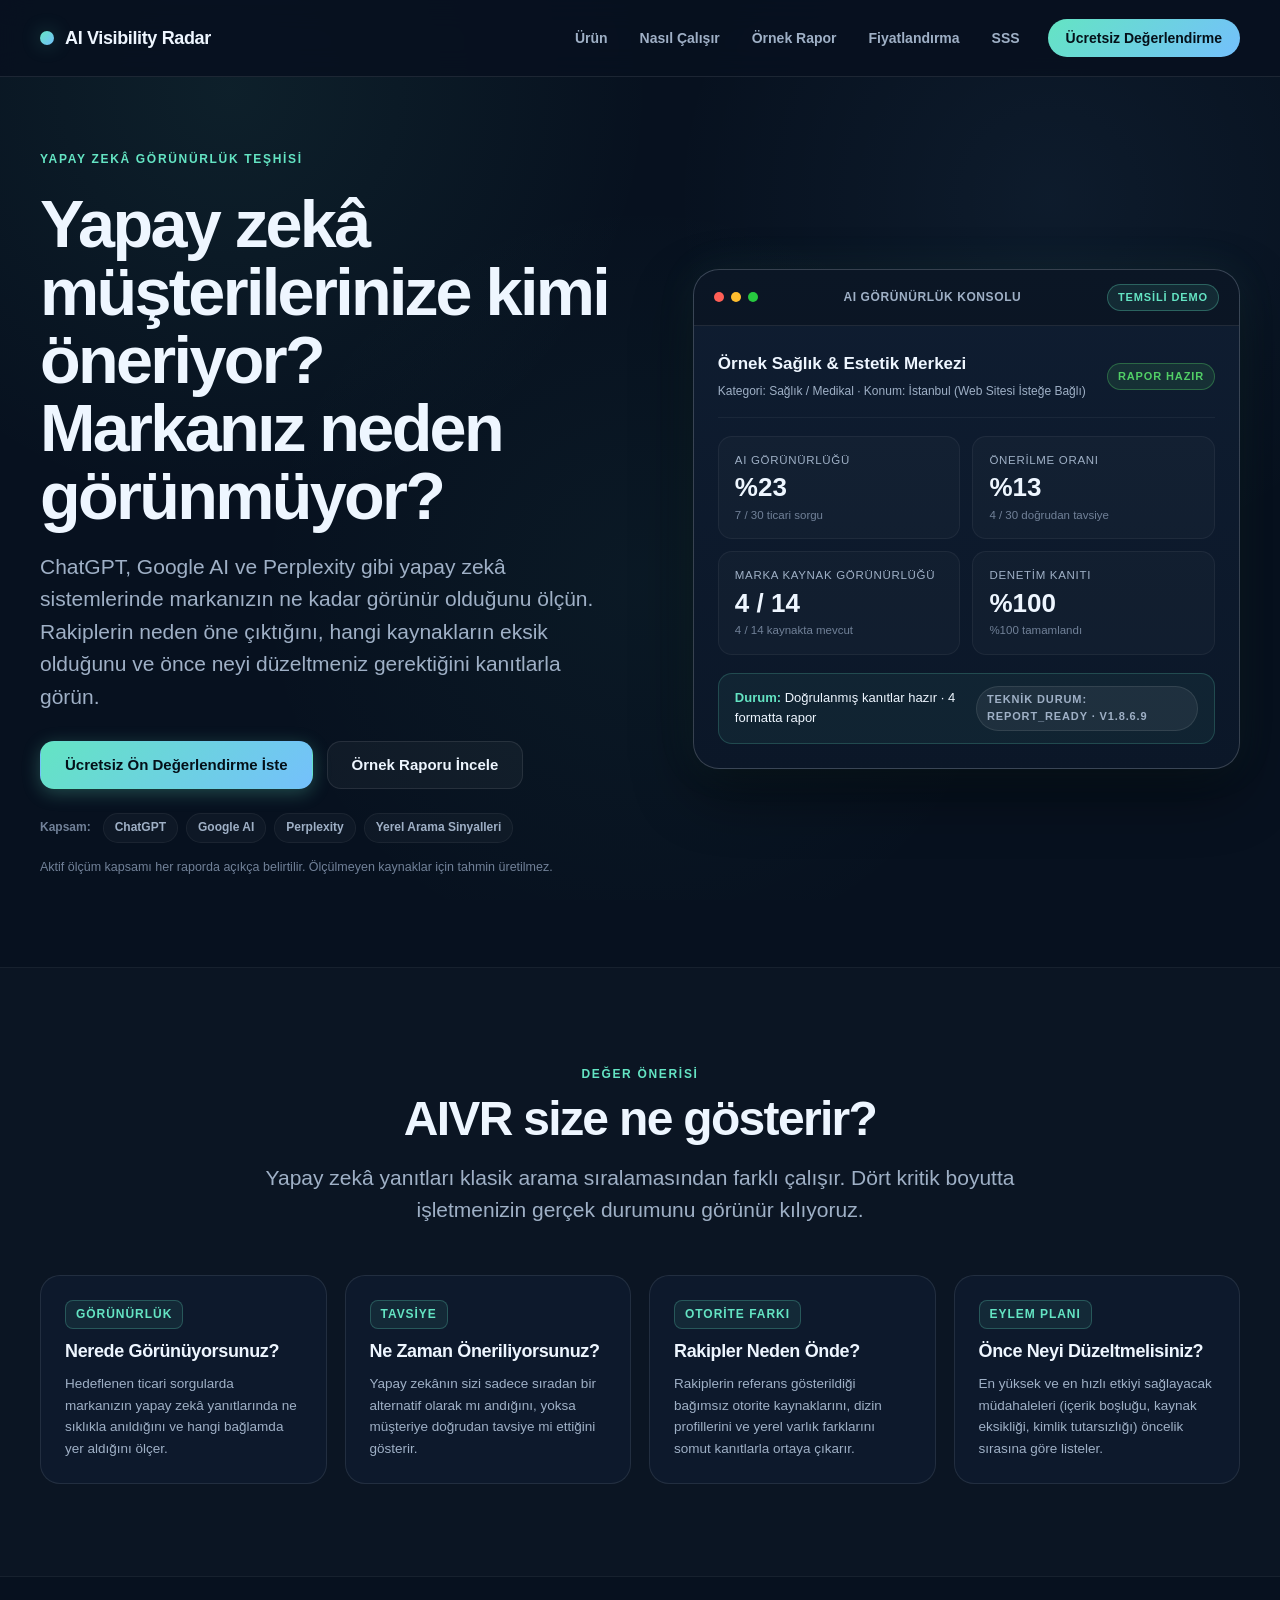
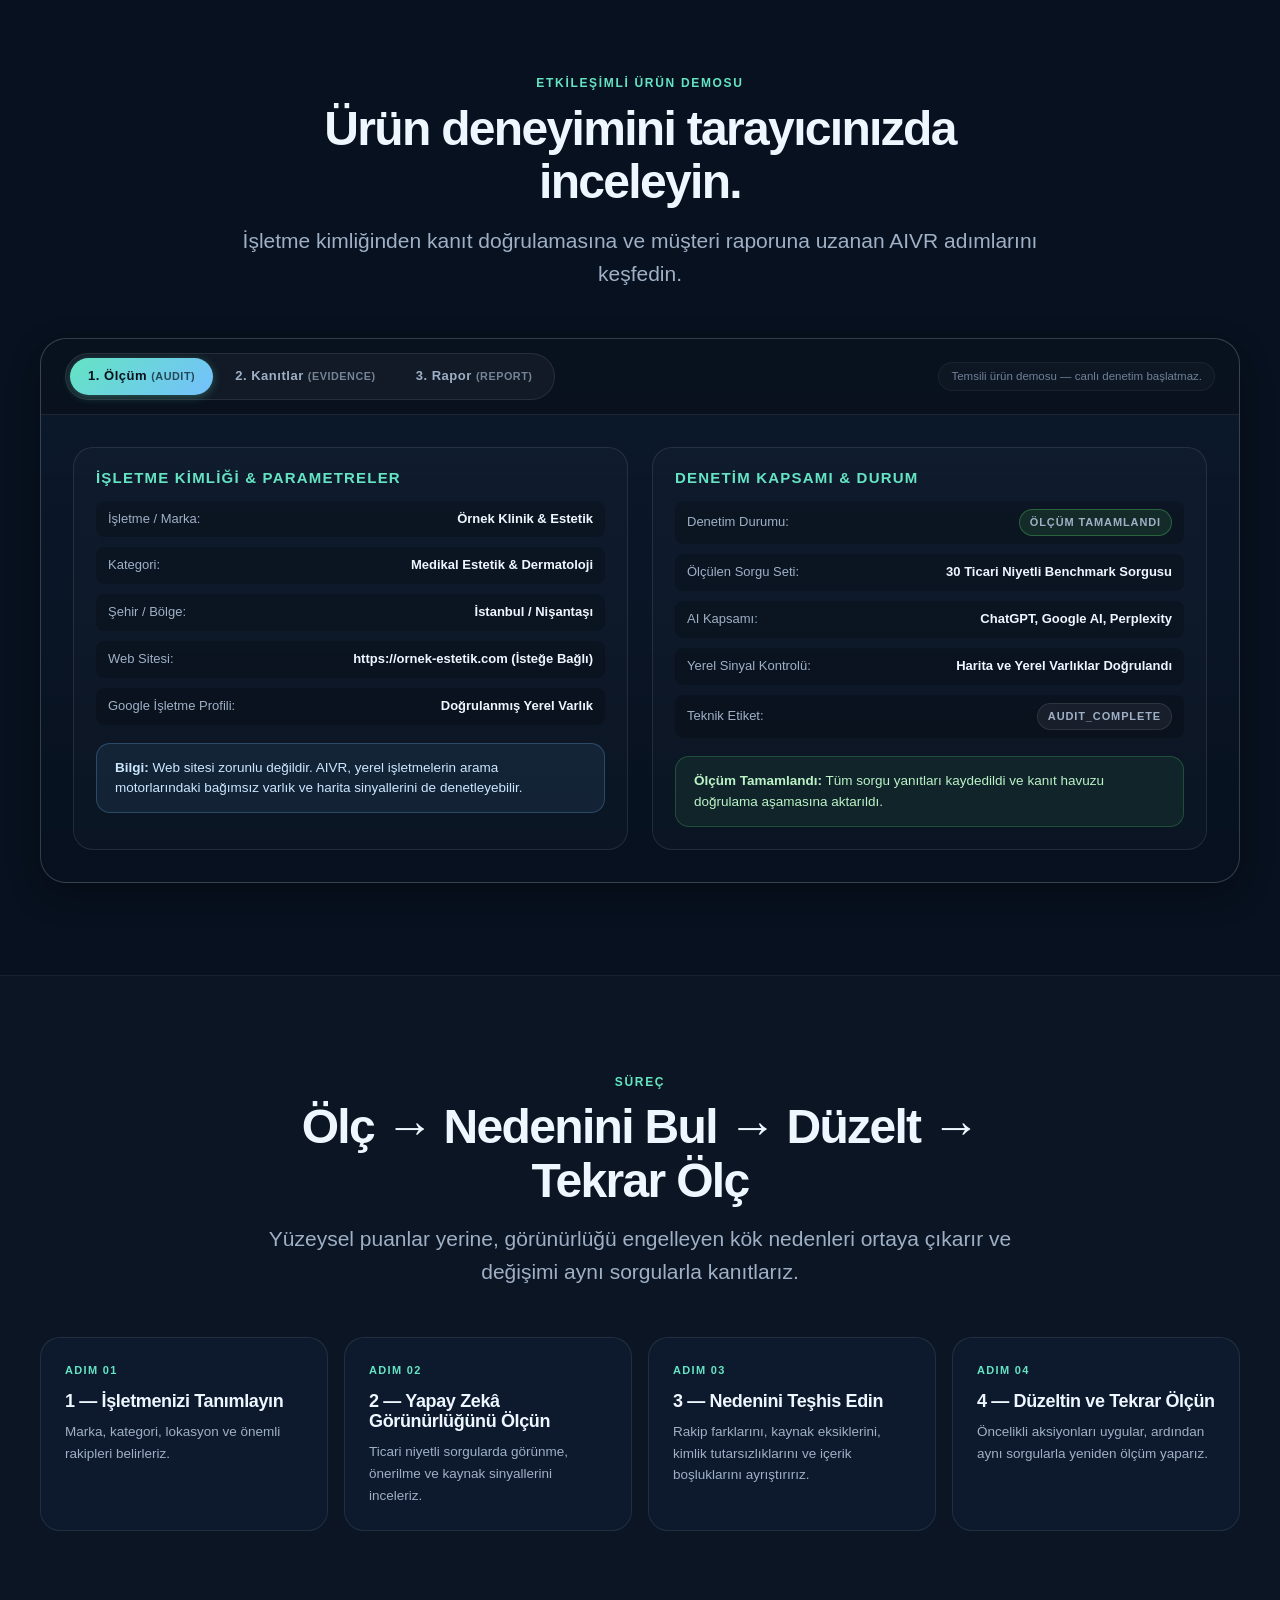
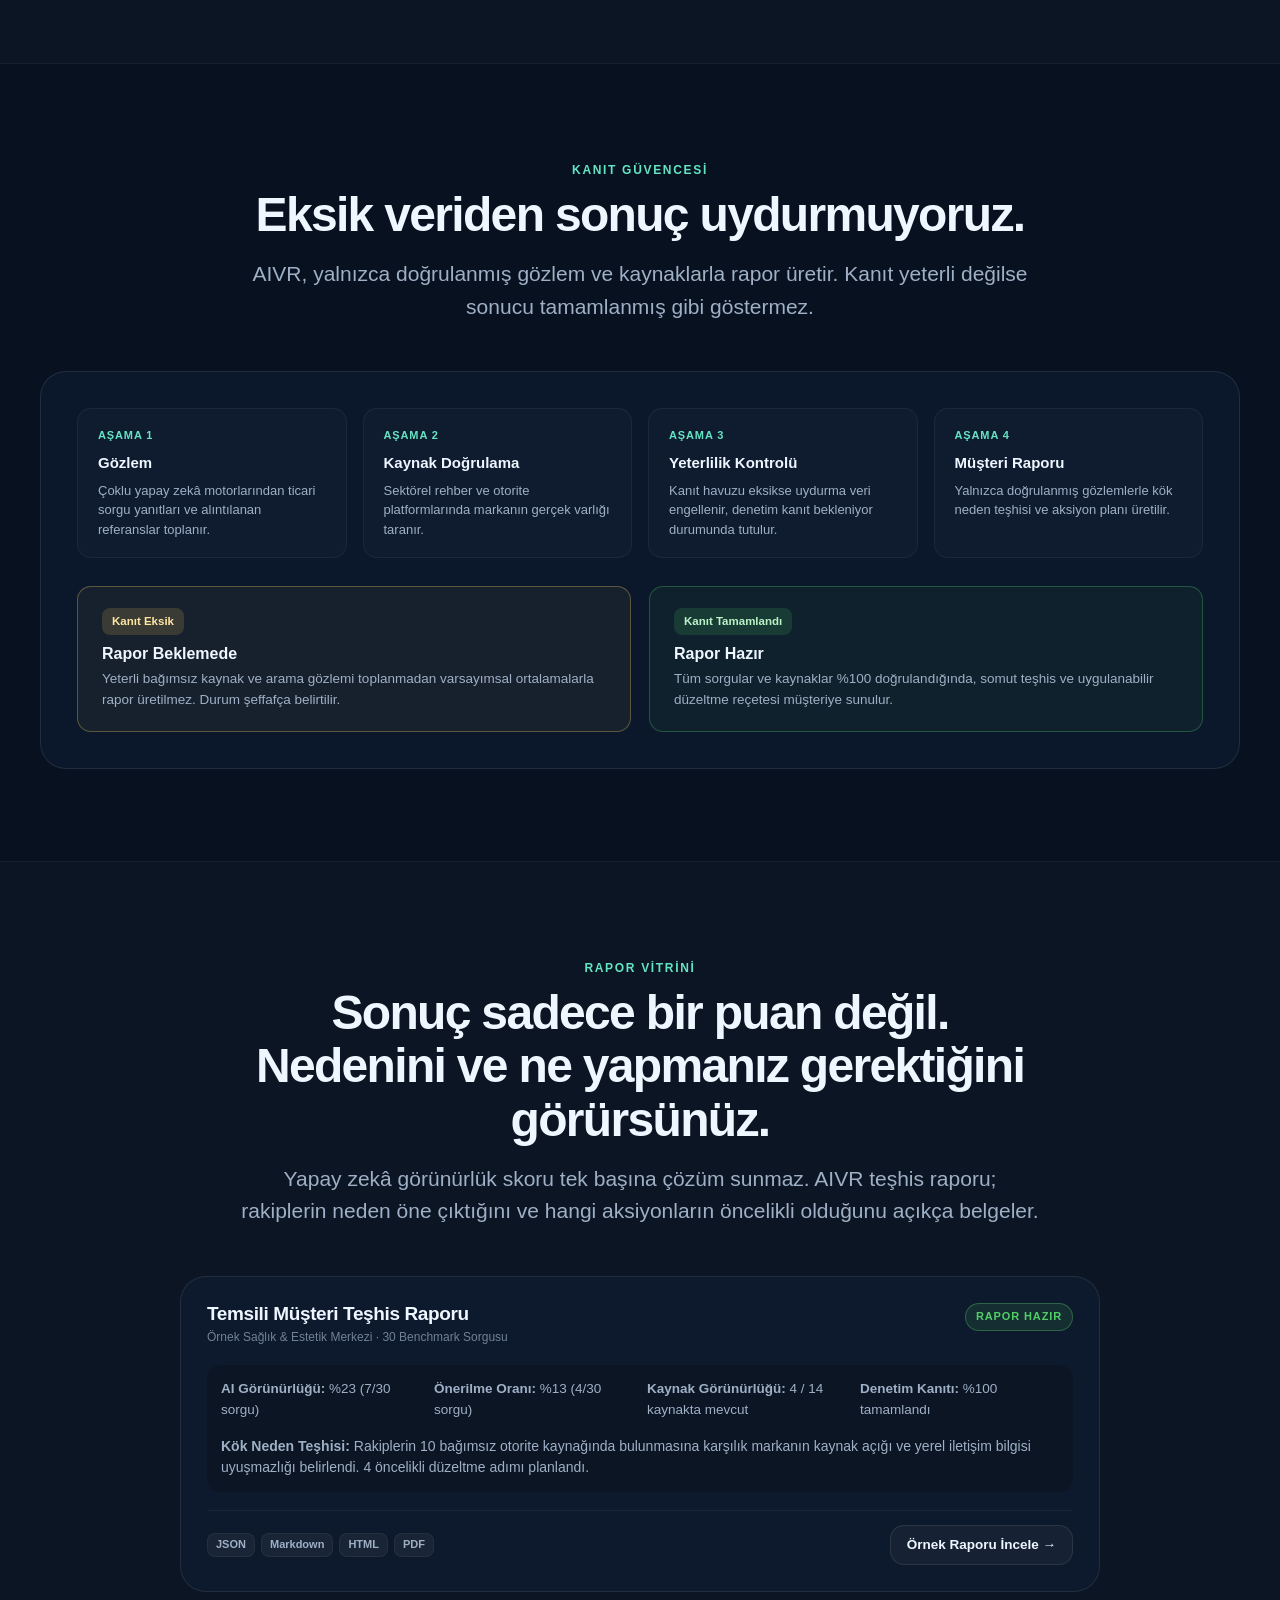
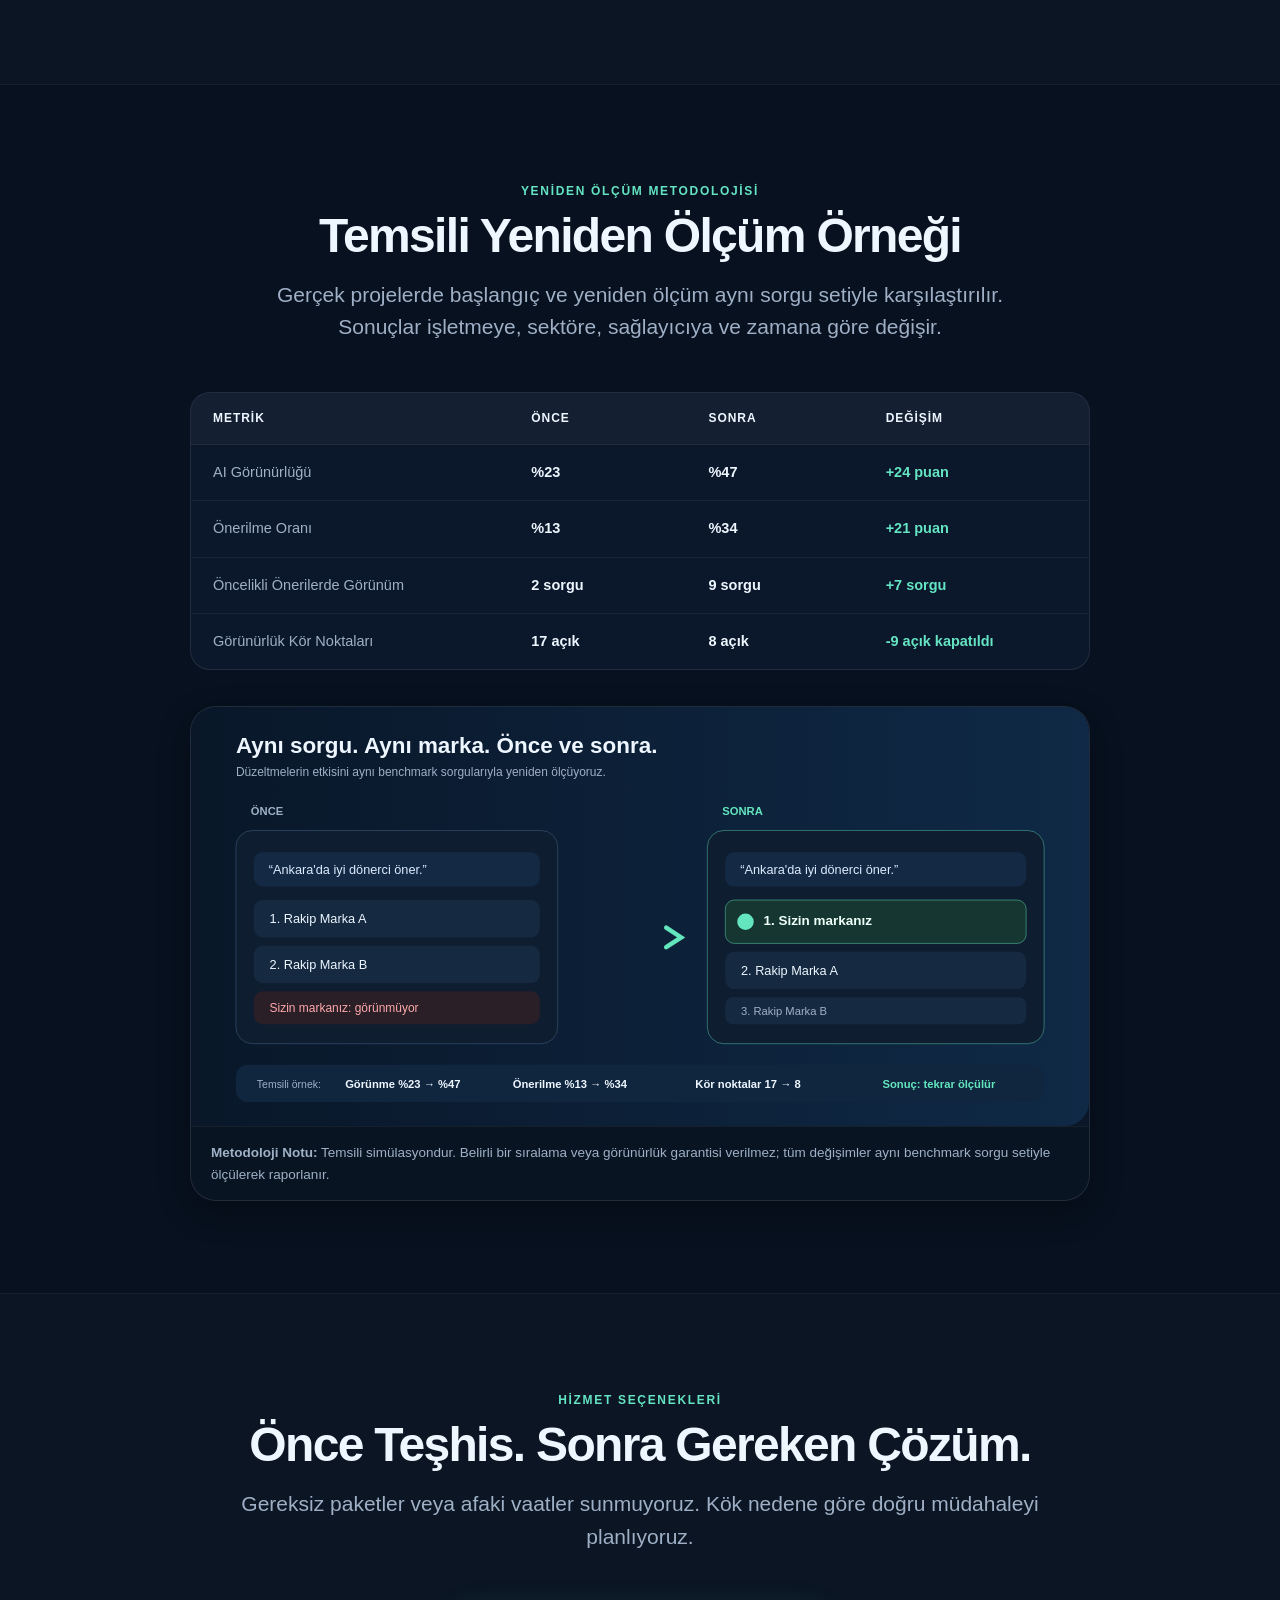
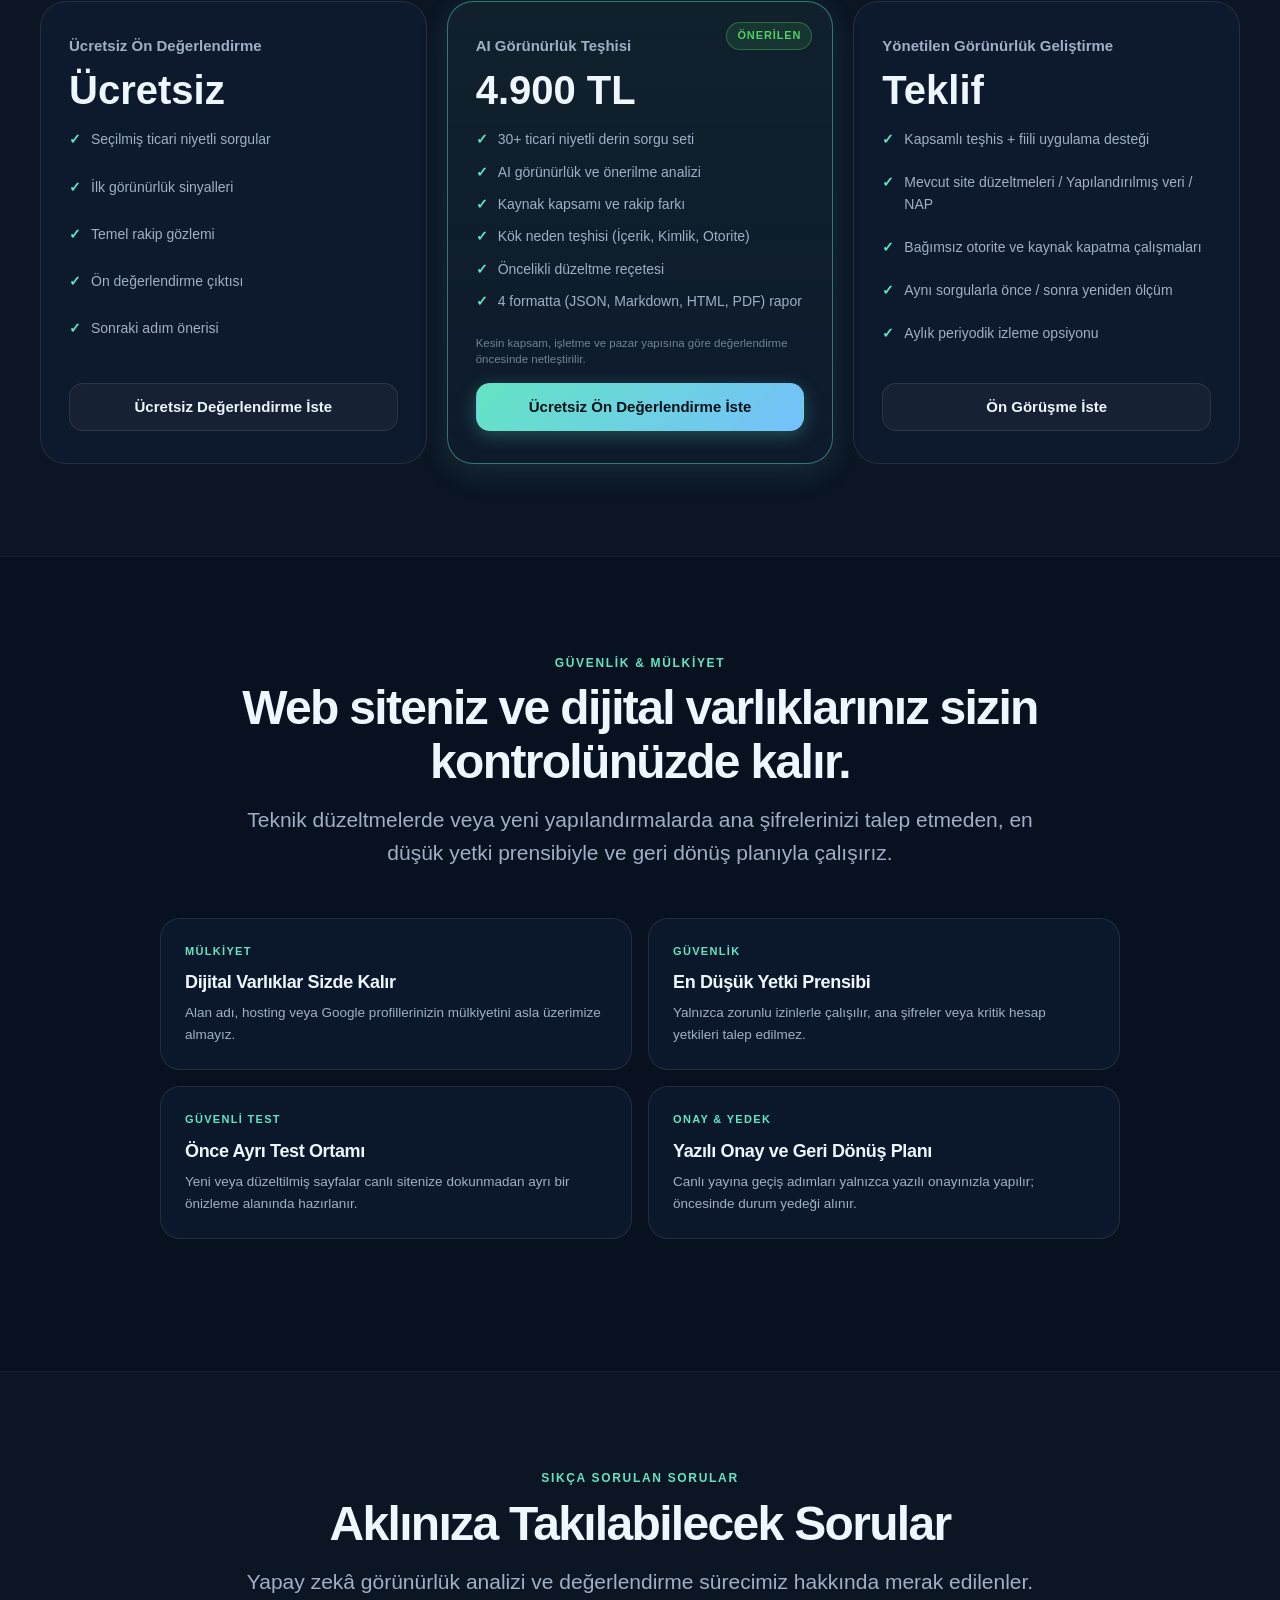
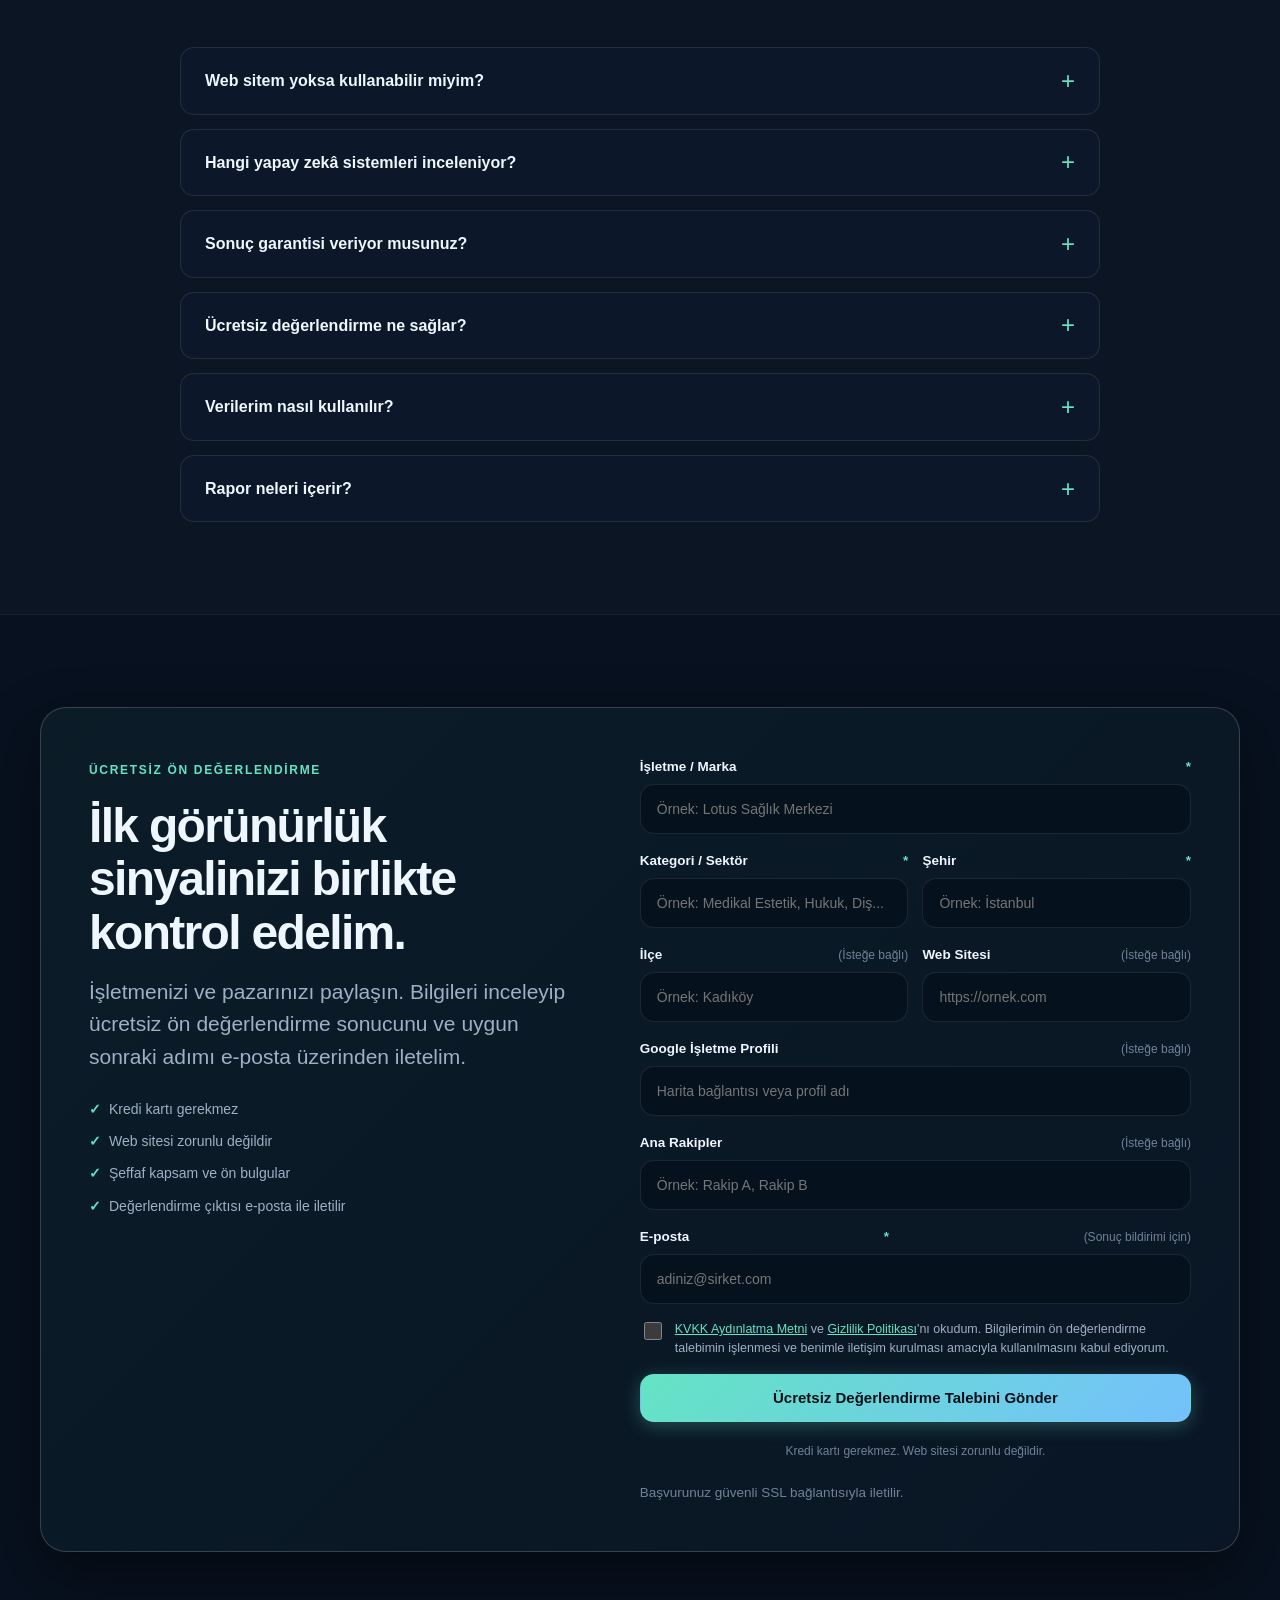
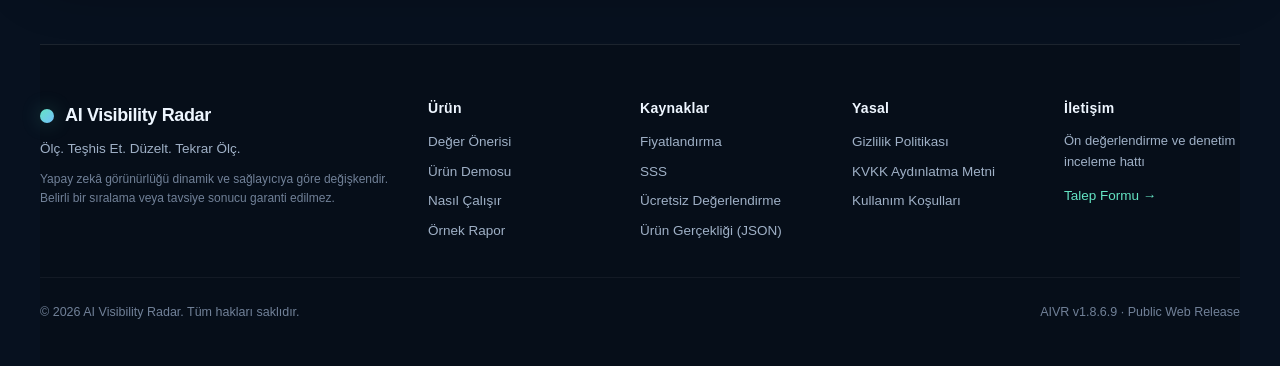
==== commit fb823659: "Finalize AIVR public B2B landing page, truthful conversion funnel, and legal trust pages" ====
--- a/ai-visibility-radar/index.html
+++ b/ai-visibility-radar/index.html
@@ -4,7 +4,7 @@
 <head>
   <meta charset="utf-8" />
   <meta name="viewport" content="width=device-width, initial-scale=1" />
-  <meta name="description" content="AI Visibility Radar; yapay zekâ cevaplarında markanızın neden görünmediğini ölçer, kaynak ve rakip farkını teşhis eder, kanıta dayalı reçete üretir ve sonucu yeniden ölçer." />
+  <meta name="description" content="AI Visibility Radar; ChatGPT, Google AI ve Perplexity gibi yapay zekâ sistemlerinde markanızın neden önerilmediğini ölçer, kaynak ve rakip farkını teşhis eder, kanıta dayalı rapor üretir." />
   <meta name="theme-color" content="#07111f" />
   <meta http-equiv="Cache-Control" content="no-cache, no-store, must-revalidate" />
   <meta http-equiv="Pragma" content="no-cache" />
@@ -15,15 +15,100 @@
 
   <!-- OpenGraph / Social Metadata -->
   <meta property="og:type" content="website" />
-  <meta property="og:title" content="AI Visibility Radar — Yapay Zekâ Neden Rakiplerinizi Öneriyor?" />
+  <meta property="og:title" content="AI Visibility Radar — Yapay Zekâ Müşterilerinize Kimi Öneriyor?" />
   <meta property="og:description" content="Yapay zekâ motorlarında marka görünürlüğünüzü ölçün. Eksik kanıtsız, şeffaf teşhis, kaynak analizi ve doğrulanmış müşteri raporları." />
   <meta property="og:url" content="https://nedim-ucarsu.github.io/tubeforge-pages/ai-visibility-radar/" />
-  <meta property="og:image" content="https://nedim-ucarsu.github.io/tubeforge-pages/ai-visibility-radar/assets/ai-answer-illustration.svg" />
+  <meta property="og:image" content="https://nedim-ucarsu.github.io/tubeforge-pages/ai-visibility-radar/assets/aivr-og-1200x630.png" />
+  <meta property="og:image:width" content="1200" />
+  <meta property="og:image:height" content="630" />
+  <meta property="og:image:type" content="image/png" />
   <meta name="twitter:card" content="summary_large_image" />
   <meta name="twitter:title" content="AI Visibility Radar — Yapay Zekâ Görünürlük Teşhisi" />
   <meta name="twitter:description" content="Yapay zekâ arama ve tavsiyelerinde markanızın konumunu, kaynak kapsamını ve kör noktalarını kanıta dayalı olarak ölçün." />
-
-  <link rel="stylesheet" href="./styles.css?v=20260919-v1" />
+  <meta name="twitter:image" content="https://nedim-ucarsu.github.io/tubeforge-pages/ai-visibility-radar/assets/aivr-og-1200x630.png" />
+
+  <!-- JSON-LD Structured Data -->
+  <script type="application/ld+json">
+  {
+    "@context": "https://schema.org",
+    "@graph": [
+      {
+        "@type": "WebSite",
+        "name": "AI Visibility Radar",
+        "url": "https://nedim-ucarsu.github.io/tubeforge-pages/ai-visibility-radar/",
+        "description": "ChatGPT, Google AI ve Perplexity gibi yapay zekâ sistemlerinde marka görünürlüğü ve tavsiye teşhisi."
+      },
+      {
+        "@type": "SoftwareApplication",
+        "name": "AI Visibility Radar",
+        "applicationCategory": "BusinessApplication",
+        "operatingSystem": "Web",
+        "softwareVersion": "1.8.6.9",
+        "offers": {
+          "@type": "Offer",
+          "price": "4900",
+          "priceCurrency": "TRY",
+          "description": "AI Görünürlük Teşhisi — 30+ ticari sorgu seti, kaynak kapsamı ve kök neden analizi."
+        }
+      },
+      {
+        "@type": "FAQPage",
+        "mainEntity": [
+          {
+            "@type": "Question",
+            "name": "Web sitem yoksa kullanabilir miyim?",
+            "acceptedAnswer": {
+              "@type": "Answer",
+              "text": "Evet. Web sitesi zorunlu değildir. Yerel işletme ve bağımsız dijital varlık sinyalleri de incelenebilir."
+            }
+          },
+          {
+            "@type": "Question",
+            "name": "Hangi yapay zekâ sistemleri inceleniyor?",
+            "acceptedAnswer": {
+              "@type": "Answer",
+              "text": "Aktif sağlayıcı kapsamı denetim sırasında açıkça belirtilir. Mevcut kapsam ChatGPT, Google AI, Perplexity ve uygun yerel arama sinyallerini içerebilir."
+            }
+          },
+          {
+            "@type": "Question",
+            "name": "Sonuç garantisi veriyor musunuz?",
+            "acceptedAnswer": {
+              "@type": "Answer",
+              "text": "Hayır. Yapay zekâ yanıtları dinamiktir. AIVR ölçüm, teşhis ve yeniden ölçüm sağlar; belirli sıralama veya tavsiye sonucu garanti etmez."
+            }
+          },
+          {
+            "@type": "Question",
+            "name": "Ücretsiz değerlendirme ne sağlar?",
+            "acceptedAnswer": {
+              "@type": "Answer",
+              "text": "Ücretsiz değerlendirme; işletmenizin mevcut görünürlüğüne dair ilk sinyalleri ve temel rakip varlığını gösteren bir ön incelemedir."
+            }
+          },
+          {
+            "@type": "Question",
+            "name": "Verilerim nasıl kullanılır?",
+            "acceptedAnswer": {
+              "@type": "Answer",
+              "text": "İlettiğiniz bilgiler yalnızca talep ettiğiniz ön görünürlük değerlendirmesinin yapılması ve sonucun size iletilmesi amacıyla kullanılır. Üçüncü taraflara satılmaz."
+            }
+          },
+          {
+            "@type": "Question",
+            "name": "Rapor neleri içerir?",
+            "acceptedAnswer": {
+              "@type": "Answer",
+              "text": "Tam teşhis raporu; AI görünürlük oranını, önerilme yüzdesini, bağımsız kaynak açığını, rakip farklarını, kör nokta sorgularını, kök neden teşhisini ve öncelikli aksiyon planını içerir."
+            }
+          }
+        ]
+      }
+    ]
+  }
+  </script>
+
+  <link rel="stylesheet" href="./styles.css?v=20260919-final" />
 </head>
 <body>
   <a href="#main-content" class="skip-link">İçeriğe Atla</a>
@@ -42,57 +127,54 @@
       </button>
 
       <nav id="nav-links" class="nav-links" aria-label="Ana Gezinme Menüsü">
-        <a href="#what">Neyi Ölçüyoruz?</a>
-        <a href="#demo">Ürün Demosu</a>
-        <a href="#how">Nasıl Çalışır?</a>
-        <a href="#evidence">Kanıt Mantığı</a>
-        <a href="#reports">Rapor Merkezi</a>
-        <a href="#proof">Önce / Sonra</a>
-        <a href="#exports">Dışa Aktarım</a>
-        <a href="#pricing">Paketler</a>
-        <a class="nav-cta" href="#free-check">Ücretsiz Kontrol</a>
+        <a href="#what">Ürün</a>
+        <a href="#how">Nasıl Çalışır</a>
+        <a href="./sample-report.html">Örnek Rapor</a>
+        <a href="#pricing">Fiyatlandırma</a>
+        <a href="#faq">SSS</a>
+        <a class="nav-cta" href="#free-check">Ücretsiz Değerlendirme</a>
       </nav>
     </div>
   </header>
 
   <main id="main-content">
     <!-- ============================================================
-         1. HERO V2
+         1. HERO SECTION
          ============================================================ -->
     <section class="hero shell" id="top">
       <div class="hero-split">
         <div class="hero-message">
-          <div class="eyebrow">Yapay Zekâ Görünürlük Teşhisi</div>
-          <h1>Yapay zekâ müşterilerinize kimi öneriyor — ve neden?</h1>
+          <div class="eyebrow">YAPAY ZEKÂ GÖRÜNÜRLÜK TEŞHİSİ</div>
+          <h1>Yapay zekâ müşterilerinize kimi öneriyor?<br />Markanız neden görünmüyor?</h1>
           <p class="hero-copy">
-            Potansiyel müşteriler yapay zekâya sektörünüzde ürün veya hizmet sorduğunda markanızın anılıp anılmadığını ölçüyoruz.
-            Rakiplerin neden öne çıktığını kaynak ve kanıt bazında teşhis ediyor, eksiksiz müşteri raporu ve düzeltme reçetesi sunuyoruz.
+            ChatGPT, Google AI ve Perplexity gibi yapay zekâ sistemlerinde markanızın ne kadar görünür olduğunu ölçün.
+            Rakiplerin neden öne çıktığını, hangi kaynakların eksik olduğunu ve önce neyi düzeltmeniz gerektiğini kanıtlarla görün.
           </p>
 
           <div class="hero-actions">
-            <a class="button primary" href="#free-check">Ücretsiz ön görünürlük kontrolü</a>
-            <a class="button secondary" href="./sample-report.html?v=20260919-v1">Örnek raporu incele</a>
-          </div>
-
-          <div class="hero-engines" aria-label="Denetim kapsamındaki yapay zekâ ekosistemleri">
+            <a class="button primary" href="#free-check">Ücretsiz Ön Değerlendirme İste</a>
+            <a class="button secondary" href="./sample-report.html">Örnek Raporu İncele</a>
+          </div>
+
+          <div class="hero-engines" aria-label="Denetim kapsamındaki ekosistemler">
             <span class="label">Kapsam:</span>
             <span>ChatGPT</span>
-            <span>Google AI Overview</span>
+            <span>Google AI</span>
             <span>Perplexity</span>
             <span>Yerel Arama Sinyalleri</span>
           </div>
           <p class="illustrative">
-            Aktif denetim kapsamı her raporda açıkça listelenir. Ölçülmeyen sağlayıcılar için yapay tahmin yürütülmez.
-          </p>
-        </div>
-
-        <!-- Static Realistic UI Mockup -->
+            Aktif ölçüm kapsamı her raporda açıkça belirtilir. Ölçülmeyen kaynaklar için tahmin üretilmez.
+          </p>
+        </div>
+
+        <!-- Static Realistic UI Mockup (Customer-First Semantics) -->
         <div class="hero-mockup-card" aria-label="AI Visibility Radar Konsol Görünümü">
           <div class="mockup-header">
             <div class="mockup-dots" aria-hidden="true">
               <span></span><span></span><span></span>
             </div>
-            <div class="mockup-title">AIVR V1 // CANONICAL AUDIT CONSOLE</div>
+            <div class="mockup-title">AI GÖRÜNÜRLÜK KONSOLU</div>
             <span class="badge badge-demo">TEMSİLİ DEMO</span>
           </div>
 
@@ -102,7 +184,7 @@
                 <strong>Örnek Sağlık &amp; Estetik Merkezi</strong>
                 <span>Kategori: Sağlık / Medikal · Konum: İstanbul (Web Sitesi İsteğe Bağlı)</span>
               </div>
-              <span class="badge badge-ready">REPORT_READY</span>
+              <span class="badge badge-ready">Rapor Hazır</span>
             </div>
 
             <div class="mockup-metrics-grid">
@@ -117,96 +199,95 @@
                 <small>4 / 30 doğrudan tavsiye</small>
               </div>
               <div class="mockup-metric-tile">
-                <span>Kaynak Kapsamı</span>
+                <span>Marka Kaynak Görünürlüğü</span>
                 <strong>4 / 14</strong>
-                <small>10 bağımsız kaynak eksik</small>
+                <small>4 / 14 kaynakta mevcut</small>
               </div>
               <div class="mockup-metric-tile">
-                <span>Kanıt Durumu</span>
-                <strong>Eksiksiz</strong>
-                <small>Eksik kanıt: Yok</small>
+                <span>Denetim Kanıtı</span>
+                <strong>%100</strong>
+                <small>%100 tamamlandı</small>
               </div>
             </div>
 
             <div class="mockup-status-strip">
               <div>
-                <b>Durum:</b> Kanıt havuzu doğrulandı · 4 formatta dışa aktarım hazır
-              </div>
-              <span class="badge badge-version">v1.8.6.9</span>
-            </div>
-          </div>
-        </div>
-      </div>
-    </section>
-
-    <!-- ============================================================
-         2. WHAT AIVR DOES (Neyi Ölçüyoruz)
+                <b>Durum:</b> Doğrulanmış kanıtlar hazır · 4 formatta rapor
+              </div>
+              <span class="badge badge-version">Teknik durum: REPORT_READY · v1.8.6.9</span>
+            </div>
+          </div>
+        </div>
+      </div>
+    </section>
+
+    <!-- ============================================================
+         2. IMMEDIATE VALUE SECTION (AIVR size ne gösterir?)
          ============================================================ -->
     <section class="section section-dark" id="what">
       <div class="shell">
         <div class="section-heading">
-          <span class="kicker">Ölçüm Boyutları</span>
-          <h2>Yapay zekâ cevapları klasik sıralama değildir. Çok boyutlu sinyalleri ölçüyoruz.</h2>
+          <span class="kicker">Değer Önerisi</span>
+          <h2>AIVR size ne gösterir?</h2>
           <p class="lead-text">
-            Yapay zekâ modelleri yanıt üretirken arama gözlemlerine, güvenilir otorite kaynaklarına ve marka varlığına dayanır.
-            AIVR bu süreci parçalara ayırarak somutlaştırır.
+            Yapay zekâ yanıtları klasik arama sıralamasından farklı çalışır. Dört kritik boyutta işletmenizin gerçek durumunu görünür kılıyoruz.
           </p>
         </div>
 
         <div class="exports-grid">
           <div class="export-card">
             <span class="export-tag">GÖRÜNÜRLÜK</span>
-            <h3>Görünme Oranı</h3>
-            <p>Hedeflenen ticari sorguların kaçında markanızın adı veya içeriği yapay zekâ yanıtında geçiyor?</p>
+            <h3>Nerede Görünüyorsunuz?</h3>
+            <p>Hedeflenen ticari sorgularda markanızın yapay zekâ yanıtlarında ne sıklıkla anıldığını ve hangi bağlamda yer aldığını ölçer.</p>
           </div>
           <div class="export-card">
             <span class="export-tag">TAVSİYE</span>
-            <h3>Önerilme Oranı</h3>
-            <p>Yapay zekâ sizi sadece bir seçenek olarak mı anıyor, yoksa doğrudan müşteriye tavsiye mi ediyor?</p>
+            <h3>Ne Zaman Öneriliyorsunuz?</h3>
+            <p>Yapay zekânın sizi sadece sıradan bir alternatif olarak mı andığını, yoksa müşteriye doğrudan tavsiye mi ettiğini gösterir.</p>
           </div>
           <div class="export-card">
-            <span class="export-tag">OTORİTE</span>
-            <h3>Kaynak Kapsaması</h3>
-            <p>Yapay zekânın cevabını dayandırdığı bağımsız üçüncü taraf kaynaklarda markanız yer alıyor mu?</p>
+            <span class="export-tag">OTORİTE FARKI</span>
+            <h3>Rakipler Neden Önde?</h3>
+            <p>Rakiplerin referans gösterildiği bağımsız otorite kaynaklarını, dizin profillerini ve yerel varlık farklarını somut kanıtlarla ortaya çıkarır.</p>
           </div>
           <div class="export-card">
-            <span class="export-tag">KÖR NOKTALAR</span>
-            <h3>Görünürlük Açıkları</h3>
-            <p>Rakiplerinizin açıkça önerildiği ancak markanızın tamamen yok sayıldığı kritik sorgular hangileri?</p>
-          </div>
-        </div>
-      </div>
-    </section>
-
-    <!-- ============================================================
-         3. INTERACTIVE PRODUCT DEMO (Tabs: AUDIT, EVIDENCE, REPORT)
+            <span class="export-tag">EYLEM PLANI</span>
+            <h3>Önce Neyi Düzeltmelisiniz?</h3>
+            <p>En yüksek ve en hızlı etkiyi sağlayacak müdahaleleri (içerik boşluğu, kaynak eksikliği, kimlik tutarsızlığı) öncelik sırasına göre listeler.</p>
+          </div>
+        </div>
+      </div>
+    </section>
+
+    <!-- ============================================================
+         3. INTERACTIVE PRODUCT DEMO (Tabs: Ölçüm, Kanıtlar, Rapor)
          ============================================================ -->
     <section class="section shell" id="demo">
       <div class="section-heading">
         <span class="kicker">Etkileşimli Ürün Demosu</span>
-        <h2>AIVR V1 iş akışını tarayıcınızda deneyimleyin.</h2>
+        <h2>Ürün deneyimini tarayıcınızda inceleyin.</h2>
         <p class="lead-text">
-          İşletme kimliğinden kanıt doğrulamasına ve müşteri raporuna uzanan gerçek V1 adımlarını inceleyin.
+          İşletme kimliğinden kanıt doğrulamasına ve müşteri raporuna uzanan AIVR adımlarını keşfedin.
         </p>
       </div>
 
       <div class="demo-section-wrapper">
         <div class="demo-tabs-bar">
-          <div class="demo-tabs-nav" role="tablist" aria-label="AIVR V1 Denetim Aşamaları">
+          <div class="demo-tabs-nav" role="tablist" aria-label="AIVR Denetim Aşamaları">
             <button class="demo-tab" role="tab" id="tab-audit" aria-selected="true" aria-controls="panel-audit" data-tab="audit" tabindex="0">
-              1. AUDIT (Denetim)
+              1. Ölçüm <small style="opacity: 0.7;">(AUDIT)</small>
             </button>
             <button class="demo-tab" role="tab" id="tab-evidence" aria-selected="false" aria-controls="panel-evidence" data-tab="evidence" tabindex="-1">
-              2. EVIDENCE (Kanıt Havuzu)
+              2. Kanıtlar <small style="opacity: 0.7;">(EVIDENCE)</small>
             </button>
             <button class="demo-tab" role="tab" id="tab-report" aria-selected="false" aria-controls="panel-report" data-tab="report" tabindex="-1">
-              3. REPORT (Müşteri Raporu)
+              3. Rapor <small style="opacity: 0.7;">(REPORT)</small>
             </button>
           </div>
-          <span class="demo-disclaimer-pill">TEMSİLİ DEMO · Harici API veya canlı denetim çağırmaz</span>
-        </div>
-
-        <!-- Panel 1: AUDIT -->
+          <span class="demo-disclaimer-pill">Temsili ürün demosu — canlı denetim başlatmaz.</span>
+        </div>
+
+        <!-- Panel 1: Ölçüm -->
         <div class="demo-panel active" id="panel-audit" role="tabpanel" aria-labelledby="tab-audit" data-panel="audit">
           <div class="demo-grid">
             <div class="demo-box">
@@ -219,257 +300,237 @@
                 <div class="demo-field-row"><span>Google İşletme Profili:</span><strong>Doğrulanmış Yerel Varlık</strong></div>
               </div>
               <div class="demo-callout info">
-                <strong>V1 Kuralı:</strong> Web sitesi zorunlu değildir. AIVR, yerel işletmelerin arama motorlarındaki bağımsız varlık ve harita sinyallerini de denetleyebilir.
+                <strong>Bilgi:</strong> Web sitesi zorunlu değildir. AIVR, yerel işletmelerin arama motorlarındaki bağımsız varlık ve harita sinyallerini de denetleyebilir.
               </div>
             </div>
 
             <div class="demo-box">
               <h4>Denetim Kapsamı &amp; Durum</h4>
               <div class="demo-field-list">
-                <div class="demo-field-row"><span>Denetim Durumu:</span><span class="badge badge-ready">AUDIT_RUNNING → COMPLETE</span></div>
+                <div class="demo-field-row"><span>Denetim Durumu:</span><span class="badge badge-ready">Ölçüm Tamamlandı</span></div>
                 <div class="demo-field-row"><span>Ölçülen Sorgu Seti:</span><strong>30 Ticari Niyetli Benchmark Sorgusu</strong></div>
-                <div class="demo-field-row"><span>Sağlayıcı Kapsamı:</span><strong>ChatGPT, Google AI, Perplexity</strong></div>
-                <div class="demo-field-row"><span>Yerel Sinyal Taraması:</span><strong>Doğrulandı</strong></div>
-                <div class="demo-field-row"><span>Hata / Timeout:</span><strong>0 Hata</strong></div>
+                <div class="demo-field-row"><span>AI Kapsamı:</span><strong>ChatGPT, Google AI, Perplexity</strong></div>
+                <div class="demo-field-row"><span>Yerel Sinyal Kontrolü:</span><strong>Harita ve Yerel Varlıklar Doğrulandı</strong></div>
+                <div class="demo-field-row"><span>Teknik Etiket:</span><span class="badge badge-version">AUDIT_COMPLETE</span></div>
               </div>
               <div class="demo-callout success">
-                <strong>Ölçüm Tamamlandı:</strong> Tüm sorgu yanıtları kaydedildi ve kanıt doğrulama aşamasına aktarıldı.
-              </div>
-            </div>
-          </div>
-        </div>
-
-        <!-- Panel 2: EVIDENCE -->
+                <strong>Ölçüm Tamamlandı:</strong> Tüm sorgu yanıtları kaydedildi ve kanıt havuzu doğrulama aşamasına aktarıldı.
+              </div>
+            </div>
+          </div>
+        </div>
+
+        <!-- Panel 2: Kanıtlar -->
         <div class="demo-panel" id="panel-evidence" role="tabpanel" aria-labelledby="tab-evidence" data-panel="evidence">
           <div class="demo-grid">
             <div class="demo-box">
-              <h4>Arama Gözlemleri &amp; Kaynak Kapsamı</h4>
+              <h4>Gözlemler &amp; Kaynak Kapsamı</h4>
               <div class="demo-field-list">
-                <div class="demo-field-row"><span>Toplanan Gözlem:</span><strong>90 AI Yanıt Parçası</strong></div>
-                <div class="demo-field-row"><span>AI'ın Kullandığı Kaynaklar:</span><strong>14 Bağımsız Otorite Kaynağı</strong></div>
-                <div class="demo-field-row"><span>Markanın Yer Aldığı Kaynak:</span><strong>4 / 14 Kaynak (%28.5)</strong></div>
-                <div class="demo-field-row"><span>Rakiplerin Yer Aldığı Kaynak:</span><strong>12 / 14 Kaynak (%85.7)</strong></div>
-                <div class="demo-field-row"><span>Kanıt Yeterlilik Durumu:</span><span class="badge badge-ready">EVIDENCE_COMPLETE</span></div>
+                <div class="demo-field-row"><span>Toplanan Gözlemler:</span><strong>90 AI Yanıt Parçası</strong></div>
+                <div class="demo-field-row"><span>İncelenen Bağımsız Kaynaklar:</span><strong>14 Otorite Kaynağı</strong></div>
+                <div class="demo-field-row"><span>Markanın Bulunduğu Kaynaklar:</span><strong>4 / 14 Kaynakta Mevcut</strong></div>
+                <div class="demo-field-row"><span>Rakip Kaynak Görünürlüğü:</span><strong>12 / 14 Kaynakta Mevcut</strong></div>
+                <div class="demo-field-row"><span>Kanıt Durumu:</span><span class="badge badge-ready">Kanıtlar Tamamlandı</span></div>
               </div>
               <div class="demo-callout warning">
-                <strong>Kanıt Uydurmama İlkesi:</strong> Eksik kanıt varsa AIVR asla tahminle rapor doldurmaz; durumu <code>EVIDENCE_PENDING</code> olarak işaretler.
+                <strong>Kanıt Güvencesi:</strong> Eksik veri varsa AIVR sonuç uydurmaz. Rapor, gerekli kanıt tamamlanana kadar bekletilir.
               </div>
             </div>
 
             <div class="demo-box">
-              <h4>Kör Noktalar &amp; Kaynak Farkı</h4>
+              <h4>Kör Noktalar &amp; Kaynak Açığı</h4>
               <div class="demo-field-list">
                 <div class="demo-field-row"><span>Kritik Sorgu Kör Noktası:</span><strong>17 Sorguda Marka Yok</strong></div>
-                <div class="demo-field-row"><span>Öne Çıkan Rakip Sinyali:</span><strong>Rakip A &amp; Rakip B 23 Sorguda</strong></div>
-                <div class="demo-field-row"><span>Eksik Dizin / Kaynak:</span><strong>DoktorTakvimi, ŞikayetVar, Yerel Rehber</strong></div>
-                <div class="demo-field-row"><span>NAP Tutarlılığı:</span><strong>Telefon ve Adres Farklılığı Tespit Edildi</strong></div>
-                <div class="demo-field-row"><span>Doğrulama Skoru:</span><strong>%100 Doğrulanmış Veri</strong></div>
+                <div class="demo-field-row"><span>Öne Çıkan Rakip Varlığı:</span><strong>Rakip A &amp; Rakip B 23 Sorguda</strong></div>
+                <div class="demo-field-row"><span>Eksik Kaynak Örnekleri:</span><strong>Sektörel Sağlık Dizini, Bağımsız Yorum Platformu</strong></div>
+                <div class="demo-field-row"><span>Yerel Kimlik Tutarlılığı:</span><strong>Adres ve Telefon Format Farkı Belirlendi</strong></div>
+                <div class="demo-field-row"><span>Teknik Etiket:</span><span class="badge badge-version">EVIDENCE_COMPLETE</span></div>
               </div>
               <div class="demo-callout info">
-                <strong>Somut Kanıt:</strong> Rapor edilen her tespit, gerçek sorgularda yapay zekânın referans verdiği sayfalara dayanır.
-              </div>
-            </div>
-          </div>
-        </div>
-
-        <!-- Panel 3: REPORT -->
+                <strong>Somut Kanıt:</strong> Rapordaki her bulgu, yapay zekâ motorlarının referans gösterdiği sayfalara ve gerçek sorgu gözlemlerine dayanır.
+              </div>
+            </div>
+          </div>
+        </div>
+
+        <!-- Panel 3: Rapor -->
         <div class="demo-panel" id="panel-report" role="tabpanel" aria-labelledby="tab-report" data-panel="report">
           <div class="demo-grid">
             <div class="demo-box">
               <h4>Müşteri Raporu &amp; Teşhis</h4>
               <div class="demo-field-list">
-                <div class="demo-field-row"><span>Rapor Durumu:</span><span class="badge badge-ready">REPORT_READY</span></div>
+                <div class="demo-field-row"><span>Müşteri Raporu:</span><span class="badge badge-ready">Rapor Hazır</span></div>
                 <div class="demo-field-row"><span>Rapor ID:</span><strong>REP-2026-0919-DEMO</strong></div>
-                <div class="demo-field-row"><span>Sağlayıcı Çağrısı:</span><strong>0 (Sıfır Çağrı — İdempotent)</strong></div>
-                <div class="demo-field-row"><span>Kök Neden:</span><strong>Kaynak Boşluğu + Yerel NAP Uyuşmazlığı</strong></div>
-                <div class="demo-field-row"><span>Düzeltme Reçetesi:</span><strong>4 Öncelikli Müdahale Maddesi</strong></div>
+                <div class="demo-field-row"><span>Ana Teşhis:</span><strong>Kaynak Görünürlüğü Açığı + Yerel NAP Uyuşmazlığı</strong></div>
+                <div class="demo-field-row"><span>İçerik Açığı:</span><strong>9 Ticari Niyetli Sorguda Sayfa Boşluğu</strong></div>
+                <div class="demo-field-row"><span>Öncelikli Aksiyonlar:</span><strong>4 Somut Müdahale Maddesi</strong></div>
               </div>
               <div class="demo-callout success">
-                <strong>Rapor Materyalizasyonu:</strong> Rapor üretilirken sıfır harici API çağrısı yapılır. Tüm çıktılar doğrulanmış kanıtlardan derlenir.
+                <strong>Rapor Hazır:</strong> Tüm çıktılar doğrulanmış kanıtlardan derlenmiştir.
               </div>
             </div>
 
             <div class="demo-box">
-              <h4>Dışa Aktarım Seçenekleri (V1 Yeteneği)</h4>
+              <h4>Dışa Aktarım Seçenekleri</h4>
               <div class="demo-field-list">
-                <div class="demo-field-row"><span>JSON:</span><strong>Tam Yapılandırılmış Ham &amp; İşlenmiş Veri</strong></div>
-                <div class="demo-field-row"><span>Markdown:</span><strong>Düzenlenebilir Teknik Not &amp; Dokümantasyon</strong></div>
-                <div class="demo-field-row"><span>HTML:</span><strong>Tarayıcıda İnteraktif Müşteri Raporu</strong></div>
-                <div class="demo-field-row"><span>PDF:</span><strong>Paylaşılabilir Yönetim Özeti Raporu</strong></div>
+                <div class="demo-field-row"><span>JSON:</span><strong>Yapılandırılmış Veri Formatı</strong></div>
+                <div class="demo-field-row"><span>Markdown:</span><strong>Düzenlenebilir Teknik Rapor</strong></div>
+                <div class="demo-field-row"><span>HTML:</span><strong>İnteraktif Web Müşteri Raporu</strong></div>
+                <div class="demo-field-row"><span>PDF:</span><strong>Yönetim Özeti Formatı</strong></div>
+                <div class="demo-field-row"><span>Teknik Etiket:</span><span class="badge badge-version">REPORT_READY</span></div>
               </div>
               <div style="margin-top: 18px; display: flex; gap: 8px; flex-wrap: wrap;">
-                <a class="button secondary" style="min-height: 40px; padding: 0 14px; font-size: 13px;" href="./sample-report.html?v=20260919-v1">Örnek Raporu Aç →</a>
-              </div>
-            </div>
-          </div>
-        </div>
-      </div>
-    </section>
-
-    <!-- ============================================================
-         4. HOW THE AUDIT WORKS (Nasıl Çalışır)
+                <a class="button secondary" style="min-height: 40px; padding: 0 16px; font-size: 13.5px;" href="./sample-report.html">Tam Örnek Raporu Gör →</a>
+              </div>
+            </div>
+          </div>
+        </div>
+      </div>
+    </section>
+
+    <!-- ============================================================
+         4. HOW THE AUDIT WORKS (4 Adımda Nasıl Çalışır?)
          ============================================================ -->
     <section class="section section-dark" id="how">
       <div class="shell">
         <div class="section-heading">
-          <span class="kicker">Metodoloji</span>
-          <h2>Ölç → Teşhis Et → Düzelt → Tekrar Ölç.</h2>
+          <span class="kicker">Süreç</span>
+          <h2>Ölç → Nedenini Bul → Düzelt → Tekrar Ölç</h2>
           <p class="lead-text">
-            Amacımız yüzeysel puanlar üretmek değil; görünürlüğü engelleyen kök nedenleri ortaya çıkarmak ve değişimi somut olarak kanıtlamaktır.
-          </p>
-        </div>
-
-        <div class="pipeline-flow" style="grid-template-columns: repeat(3, 1fr);">
+            Yüzeysel puanlar yerine, görünürlüğü engelleyen kök nedenleri ortaya çıkarır ve değişimi aynı sorgularla kanıtlarız.
+          </p>
+        </div>
+
+        <div class="pipeline-flow">
           <div class="pipeline-card">
             <span class="pipeline-step-num">ADIM 01</span>
-            <h3>Pazarı ve Markayı Tanımla</h3>
-            <p>İşletme adı, sektör, coğrafi konum, ana rakipler ve müşterilerin gerçek satın alma/öneri sorgularını belirleriz.</p>
+            <h3>1 — İşletmenizi Tanımlayın</h3>
+            <p>Marka, kategori, lokasyon ve önemli rakipleri belirleriz.</p>
           </div>
           <div class="pipeline-card">
             <span class="pipeline-step-num">ADIM 02</span>
-            <h3>Yapay Zekâda Ölç</h3>
-            <p>Gerçek ticari niyetli sorgularla yapay zekâ motorlarını tarar; marka görünümü, önerilme sırası ve kaynak referanslarını toplarız.</p>
+            <h3>2 — Yapay Zekâ Görünürlüğünü Ölçün</h3>
+            <p>Ticari niyetli sorgularda görünme, önerilme ve kaynak sinyallerini inceleriz.</p>
           </div>
           <div class="pipeline-card">
             <span class="pipeline-step-num">ADIM 03</span>
-            <h3>Kanıt Doğrulaması</h3>
-            <p>Toplanan arama gözlemleri ve kaynak kapsamı denetlenir. Yeterli kanıt oluşmadan asla varsayımsal teşhis üretilmez.</p>
+            <h3>3 — Nedenini Teşhis Edin</h3>
+            <p>Rakip farklarını, kaynak eksiklerini, kimlik tutarsızlıklarını ve içerik boşluklarını ayrıştırırız.</p>
           </div>
           <div class="pipeline-card">
             <span class="pipeline-step-num">ADIM 04</span>
-            <h3>Kök Neden Teşhisi</h3>
-            <p>İçerik açığı, marka kimliği tutarsızlığı, otorite eksikliği veya teknik tarama engelleri gibi somut kök nedenleri ayrıştırırız.</p>
-          </div>
-          <div class="pipeline-card">
-            <span class="pipeline-step-num">ADIM 05</span>
-            <h3>Düzeltme Reçetesi</h3>
-            <p>Hangi sayfanın, hangi yapılandırılmış verinin veya hangi üçüncü taraf kaynak profilinin düzeltileceğini belirleriz.</p>
-          </div>
-          <div class="pipeline-card">
-            <span class="pipeline-step-num">ADIM 06</span>
-            <h3>Aynı Sorgularla Yeniden Ölç</h3>
-            <p>Düzeltmeler tamamlandıktan sonra aynı benchmark sorgularını yeniden çalıştırarak iyileşmeyi kanıtlarız.</p>
-          </div>
-        </div>
-      </div>
-    </section>
-
-    <!-- ============================================================
-         5. EVIDENCE INTELLIGENCE (Kanıt Mantığı)
+            <h3>4 — Düzeltin ve Tekrar Ölçün</h3>
+            <p>Öncelikli aksiyonları uygular, ardından aynı sorgularla yeniden ölçüm yaparız.</p>
+          </div>
+        </div>
+      </div>
+    </section>
+
+    <!-- ============================================================
+         5. EVIDENCE DIFFERENTIATOR (Eksik veriden sonuç uydurmuyoruz)
          ============================================================ -->
     <section class="section shell" id="evidence">
       <div class="section-heading">
-        <span class="kicker">Kanıt Şeffaflığı</span>
-        <h2>AIVR eksik veriden varsayım üretmez.</h2>
+        <span class="kicker">Kanıt Güvencesi</span>
+        <h2>Eksik veriden sonuç uydurmuyoruz.</h2>
         <p class="lead-text">
-          Geleneksel araçlar eksik verileri varsayımsal ortalamalarla doldurabilir. AIVR mimarisi ise kanıt temelli çalışır.
+          AIVR, yalnızca doğrulanmış gözlem ve kaynaklarla rapor üretir. Kanıt yeterli değilse sonucu tamamlanmış gibi göstermez.
         </p>
       </div>
 
-      <div class="pipeline-flow">
-        <div class="pipeline-card">
-          <span class="pipeline-step-num">GİRDİ</span>
-          <h3>Arama Gözlemleri</h3>
-          <p>Çoklu yapay zekâ sağlayıcısından toplanan ham yanıtlar ve alıntılanan referans linkleri.</p>
-        </div>
-        <div class="pipeline-card">
-          <span class="pipeline-step-num">KONTROL</span>
-          <h3>Kaynak Kapsamı</h3>
-          <p>Sektörde güven kabul edilen üçüncü taraf rehber, platform ve otorite sitelerinde marka varlığı.</p>
-        </div>
-        <div class="pipeline-card">
-          <span class="pipeline-step-num">KURAL</span>
-          <h3>Yeterlilik Kapısı</h3>
-          <p>Kanıt havuzu eksikse durum <code>EVIDENCE_PENDING</code> kalır; uydurma rapor oluşturulmaz.</p>
-        </div>
-        <div class="pipeline-card">
-          <span class="pipeline-step-num">ÇIKTI</span>
-          <h3>Müşteri Raporu</h3>
-          <p>Doğrulanmış kanıtlarla desteklenen kök neden teşhisi, karşılaştırmalı rakip analizi ve aksiyon planı.</p>
-        </div>
-      </div>
-
-      <div class="evidence-policy-card">
-        <div class="policy-icon" aria-hidden="true">!</div>
-        <div>
-          <h4>AIVR Kanıt Uydurmama İlkesi</h4>
-          <p>
-            Eksik kanıt varsa sistem asla rastgele sonuç üretmez. Rapor ancak gerekli gözlemler ve kaynak kapsamı tam olarak doğrulandığında
-            <code>REPORT_READY</code> durumuna geçer. Bu sayede müşterilerimize yanıltıcı değil, tamamen denetlenebilir kanıtlar sunarız.
-          </p>
-        </div>
-      </div>
-    </section>
-
-    <!-- ============================================================
-         6. CUSTOMER REPORT / REPORT CENTER SHOWCASE
+      <div class="evidence-flow-box">
+        <div class="evidence-flow-steps">
+          <div class="evidence-flow-step">
+            <span class="step-tag">AŞAMA 1</span>
+            <strong>Gözlem</strong>
+            <p>Çoklu yapay zekâ motorlarından ticari sorgu yanıtları ve alıntılanan referanslar toplanır.</p>
+          </div>
+          <div class="evidence-flow-step">
+            <span class="step-tag">AŞAMA 2</span>
+            <strong>Kaynak Doğrulama</strong>
+            <p>Sektörel rehber ve otorite platformlarında markanın gerçek varlığı taranır.</p>
+          </div>
+          <div class="evidence-flow-step">
+            <span class="step-tag">AŞAMA 3</span>
+            <strong>Yeterlilik Kontrolü</strong>
+            <p>Kanıt havuzu eksikse uydurma veri engellenir, denetim kanıt bekleniyor durumunda tutulur.</p>
+          </div>
+          <div class="evidence-flow-step">
+            <span class="step-tag">AŞAMA 4</span>
+            <strong>Müşteri Raporu</strong>
+            <p>Yalnızca doğrulanmış gözlemlerle kök neden teşhisi ve aksiyon planı üretilir.</p>
+          </div>
+        </div>
+
+        <div class="evidence-states-split">
+          <div class="evidence-state-box pending">
+            <span class="state-badge">Kanıt Eksik</span>
+            <h4>Rapor Beklemede</h4>
+            <p>Yeterli bağımsız kaynak ve arama gözlemi toplanmadan varsayımsal ortalamalarla rapor üretilmez. Durum şeffafça belirtilir.</p>
+          </div>
+          <div class="evidence-state-box ready">
+            <span class="state-badge">Kanıt Tamamlandı</span>
+            <h4>Rapor Hazır</h4>
+            <p>Tüm sorgular ve kaynaklar %100 doğrulandığında, somut teşhis ve uygulanabilir düzeltme reçetesi müşteriye sunulur.</p>
+          </div>
+        </div>
+      </div>
+    </section>
+
+    <!-- ============================================================
+         6. SAMPLE REPORT SHOWCASE
          ============================================================ -->
     <section class="section section-dark" id="reports">
       <div class="shell">
         <div class="section-heading">
-          <span class="kicker">Rapor Merkezi Vitrini</span>
-          <h2>Doğrulanmış Müşteri Raporları ve Durum Ayrımı</h2>
+          <span class="kicker">Rapor Vitrini</span>
+          <h2>Sonuç sadece bir puan değil.<br />Nedenini ve ne yapmanız gerektiğini görürsünüz.</h2>
           <p class="lead-text">
-            AIVR Rapor Merkezi; her işletmenin denetim durumunu, kanıt tamamlanma seviyesini ve dışa aktarım dosyalarını şeffafça gösterir.
-          </p>
-        </div>
-
-        <div class="report-center-grid">
-          <!-- Card 1: Ready -->
-          <div class="report-card">
-            <div class="report-card-top">
-              <div>
-                <h3>Örnek Medikal Klinik</h3>
-                <div class="report-card-meta">Rapor ID: REP-2026-0919-01 · 19.09.2026</div>
-              </div>
-              <span class="badge badge-ready">REPORT_READY</span>
-            </div>
-            <div class="report-card-body">
-              <strong>Kanıt Durumu:</strong> Eksiksiz (%100 doğrulandı)<br />
-              <strong>Teşhis:</strong> Yerel aramalarda güçlü, ancak ticari öneri sorgularında 8 bağımsız kaynak açığı mevcut.
-            </div>
-            <div class="report-card-footer">
-              <div class="report-card-exports">
-                <span class="export-chip">JSON</span>
-                <span class="export-chip">Markdown</span>
-                <span class="export-chip">HTML</span>
-                <span class="export-chip">PDF</span>
-              </div>
-              <a class="text-link" href="./sample-report.html?v=20260919-v1" style="margin: 0; font-size: 13px;">Raporu Görüntüle →</a>
-            </div>
-          </div>
-
-          <!-- Card 2: Pending Evidence -->
-          <div class="report-card">
-            <div class="report-card-top">
-              <div>
-                <h3>Örnek Yerel Hukuk Bürosu</h3>
-                <div class="report-card-meta">Rapor ID: REP-2026-0919-02 · 19.09.2026</div>
-              </div>
-              <span class="badge badge-pending">EVIDENCE_PENDING</span>
-            </div>
-            <div class="report-card-body">
-              <strong>Kanıt Durumu:</strong> Kaynak kapsamı taranıyor<br />
-              <strong>Açıklama:</strong> Bölgesel baro ve bağımsız hukuk dizinlerindeki referanslar doğrulanana kadar rapor bekletilir.
-            </div>
-            <div class="report-card-footer">
-              <span style="color: var(--status-pending); font-size: 12px; font-weight: 600;">Kanıtlar bekleniyor (Uydurma veri engellendi)</span>
-              <span class="badge badge-version">BEKLEMEDE</span>
-            </div>
-          </div>
-        </div>
-      </div>
-    </section>
-
-    <!-- ============================================================
-         7. BEFORE / AFTER PROOF (Kanıt)
+            Yapay zekâ görünürlük skoru tek başına çözüm sunmaz. AIVR teşhis raporu; rakiplerin neden öne çıktığını ve hangi aksiyonların öncelikli olduğunu açıkça belgeler.
+          </p>
+        </div>
+
+        <div class="report-card" style="max-width: 920px; margin: 0 auto;">
+          <div class="report-card-top">
+            <div>
+              <h3>Temsili Müşteri Teşhis Raporu</h3>
+              <div class="report-card-meta">Örnek Sağlık &amp; Estetik Merkezi · 30 Benchmark Sorgusu</div>
+            </div>
+            <span class="badge badge-ready">Rapor Hazır</span>
+          </div>
+          <div class="report-card-body">
+            <div style="display: grid; grid-template-columns: repeat(auto-fit, minmax(180px, 1fr)); gap: 14px; margin-bottom: 16px;">
+              <div><strong>AI Görünürlüğü:</strong> %23 (7/30 sorgu)</div>
+              <div><strong>Önerilme Oranı:</strong> %13 (4/30 sorgu)</div>
+              <div><strong>Kaynak Görünürlüğü:</strong> 4 / 14 kaynakta mevcut</div>
+              <div><strong>Denetim Kanıtı:</strong> %100 tamamlandı</div>
+            </div>
+            <p style="margin: 0; font-size: 14px; color: var(--text-muted);">
+              <strong>Kök Neden Teşhisi:</strong> Rakiplerin 10 bağımsız otorite kaynağında bulunmasına karşılık markanın kaynak açığı ve yerel iletişim bilgisi uyuşmazlığı belirlendi. 4 öncelikli düzeltme adımı planlandı.
+            </p>
+          </div>
+          <div class="report-card-footer">
+            <div class="report-card-exports">
+              <span class="export-chip">JSON</span>
+              <span class="export-chip">Markdown</span>
+              <span class="export-chip">HTML</span>
+              <span class="export-chip">PDF</span>
+            </div>
+            <a class="button secondary" style="min-height: 40px; padding: 0 16px; font-size: 13.5px;" href="./sample-report.html">Örnek Raporu İncele →</a>
+          </div>
+        </div>
+      </div>
+    </section>
+
+    <!-- ============================================================
+         7. BEFORE / AFTER PROOF
          ============================================================ -->
     <section class="section shell" id="proof">
       <div class="section-heading">
-        <span class="kicker">Önce / Sonra Kanıtı</span>
-        <h2>Çalışmalarımızın sonucunu aynı sorgularla kanıtlıyoruz.</h2>
+        <span class="kicker">Yeniden Ölçüm Metodolojisi</span>
+        <h2>Temsili Yeniden Ölçüm Örneği</h2>
         <p class="lead-text">
-          Düzeltmelerden sonra rastgele kolay sorgular seçip başarı iddia etmeyiz; ilk denetimde kullanılan aynı benchmark sorgularını yeniden ölçeriz.
+          Gerçek projelerde başlangıç ve yeniden ölçüm aynı sorgu setiyle karşılaştırılır. Sonuçlar işletmeye, sektöre, sağlayıcıya ve zamana göre değişir.
         </p>
       </div>
 
@@ -509,112 +570,79 @@
       <figure class="visual-story" style="max-width: 900px; margin-inline: auto;">
         <img src="./assets/before-after-proof.svg?v=20260919-v1" alt="Yapay zekâ sorgusunda marka görünürlüğünün önce ve sonraki durumunu gösteren temsili karşılaştırma grafiği" width="1200" height="560" loading="lazy" />
         <figcaption>
-          <strong>Kanıt Yaklaşımı:</strong> Temsili örnektir. Belirli bir sıralama veya görünürlük garantisi verilmez; tüm değişimler aynı sorgu setiyle ölçülerek raporlanır.
+          <strong>Metodoloji Notu:</strong> Temsili simülasyondur. Belirli bir sıralama veya görünürlük garantisi verilmez; tüm değişimler aynı benchmark sorgu setiyle ölçülerek raporlanır.
         </figcaption>
       </figure>
     </section>
 
     <!-- ============================================================
-         8. EXPORTS SECTION (Dışa Aktarım Yetenekleri)
-         ============================================================ -->
-    <section class="section section-dark" id="exports">
+         8. PRICING / SERVICE MODEL
+         ============================================================ -->
+    <section class="section section-dark" id="pricing">
       <div class="shell">
         <div class="section-heading">
-          <span class="kicker">Esnek Çıktılar</span>
-          <h2>4 Farklı Formatta Dışa Aktarım Desteği</h2>
+          <span class="kicker">Hizmet Seçenekleri</span>
+          <h2>Önce Teşhis. Sonra Gereken Çözüm.</h2>
           <p class="lead-text">
-            Denetim tamamlandığında raporlar harici sağlayıcı çağrısı yapılmadan doğrudan yerel kanıtlardan derlenir.
-          </p>
-        </div>
-
-        <div class="exports-grid">
-          <div class="export-card">
-            <span class="export-tag">JSON</span>
-            <h3>JSON Entegrasyonu</h3>
-            <p>Geliştiriciler ve veri ekipleri için tam yapılandırılmış ham ve işlenmiş denetim verisi.</p>
-          </div>
-          <div class="export-card">
-            <span class="export-tag">MARKDOWN</span>
-            <h3>Markdown Dokümanı</h3>
-            <p>İçerik yazarları ve teknik ekipler için düzenlenebilir, hafif dokümantasyon formatı.</p>
-          </div>
-          <div class="export-card">
-            <span class="export-tag">HTML</span>
-            <h3>İnteraktif Web Raporu</h3>
-            <p>Herhangi bir modern tarayıcıda hemen görüntülenebilen, filtreli görsel müşteri raporu.</p>
-          </div>
-          <div class="export-card">
-            <span class="export-tag">PDF</span>
-            <h3>Yönetim Özeti PDF</h3>
-            <p>Müşteriler, yönetim kurulu ve karar vericilerle doğrudan paylaşılabilecek kurumsal format.</p>
-          </div>
-        </div>
-      </div>
-    </section>
-
-    <!-- ============================================================
-         9. PRICING / SERVICE MODEL (Paketler)
-         ============================================================ -->
-    <section class="section shell" id="pricing">
-      <div class="section-heading">
-        <span class="kicker">Hizmet Seçenekleri</span>
-        <h2>Önce Teşhis. Sonra Gereken Çözüm.</h2>
-        <p class="lead-text">
-          Gereksiz web sitesi veya genel SEO paketleri satmıyoruz. Kök nedene göre doğru müdahaleyi planlıyoruz.
-        </p>
-      </div>
-
-      <div class="pricing-grid">
-        <div class="price-card">
-          <span class="price-name">Ücretsiz Mini Kontrol</span>
-          <div class="price-amount">Ücretsiz</div>
-          <ul>
-            <li>Seçilmiş ticari niyetli sorgular</li>
-            <li>Aktif AI sağlayıcılarında ilk görünürlük sinyalleri</li>
-            <li>Temel rakip ve kör nokta özeti</li>
-            <li>Ön değerlendirme çıktısı</li>
-          </ul>
-          <a class="button secondary full" href="#free-check">Ücretsiz Başlat</a>
-        </div>
-
-        <div class="price-card featured">
-          <span class="badge badge-ready">ÖNERİLEN</span>
-          <span class="price-name">AI Görünürlük Teşhisi</span>
-          <div class="price-amount">4.900 TL</div>
-          <ul>
-            <li>30+ ticari niyetli derin sorgu seti</li>
-            <li>Görünme / Önerilme / Öncelikli konum analizi</li>
-            <li>Rakip ve kaynak kapsamı açığı tespiti</li>
-            <li>Kök neden teşhisi (İçerik, Kimlik, Otorite)</li>
-            <li>Öncelikli düzeltme reçetesi</li>
-            <li>4 formatta (JSON, MD, HTML, PDF) rapor</li>
-          </ul>
-          <a class="button primary full" href="#free-check">Önce Ücretsiz Başla</a>
-        </div>
-
-        <div class="price-card">
-          <span class="price-name">Yönetilen Görünürlük Geliştirme</span>
-          <div class="price-amount">Teklif</div>
-          <ul>
-            <li>Kapsamlı teşhis + fiili uygulama desteği</li>
-            <li>Mevcut site düzeltmeleri / Yapılandırılmış veri / NAP</li>
-            <li>Üçüncü taraf otorite ve kaynak kapatma çalışmaları</li>
-            <li>Gerektiğinde AI uyumlu yeni site kurulumu</li>
-            <li>Aynı sorgularla önce / sonra yeniden ölçüm</li>
-            <li>Aylık periyodik izleme opsiyonu</li>
-          </ul>
-          <a class="button secondary full" href="#free-check">Ön Görüşme İste</a>
-        </div>
-      </div>
-    </section>
-
-    <!-- ============================================================
-         10. TRUST (Güvenli Çalışma)
-         ============================================================ -->
-    <section class="section section-dark" id="trust">
+            Gereksiz paketler veya afaki vaatler sunmuyoruz. Kök nedene göre doğru müdahaleyi planlıyoruz.
+          </p>
+        </div>
+
+        <div class="pricing-grid">
+          <div class="price-card">
+            <span class="price-name">Ücretsiz Ön Değerlendirme</span>
+            <div class="price-amount">Ücretsiz</div>
+            <ul>
+              <li>Seçilmiş ticari niyetli sorgular</li>
+              <li>İlk görünürlük sinyalleri</li>
+              <li>Temel rakip gözlemi</li>
+              <li>Ön değerlendirme çıktısı</li>
+              <li>Sonraki adım önerisi</li>
+            </ul>
+            <a class="button secondary full" href="#free-check">Ücretsiz Değerlendirme İste</a>
+          </div>
+
+          <div class="price-card featured">
+            <span class="badge badge-ready">ÖNERİLEN</span>
+            <span class="price-name">AI Görünürlük Teşhisi</span>
+            <div class="price-amount">4.900 TL</div>
+            <ul>
+              <li>30+ ticari niyetli derin sorgu seti</li>
+              <li>AI görünürlük ve önerilme analizi</li>
+              <li>Kaynak kapsamı ve rakip farkı</li>
+              <li>Kök neden teşhisi (İçerik, Kimlik, Otorite)</li>
+              <li>Öncelikli düzeltme reçetesi</li>
+              <li>4 formatta (JSON, Markdown, HTML, PDF) rapor</li>
+            </ul>
+            <p style="font-size: 11.5px; color: var(--text-subtle); margin: -6px 0 16px; line-height: 1.4;">
+              Kesin kapsam, işletme ve pazar yapısına göre değerlendirme öncesinde netleştirilir.
+            </p>
+            <a class="button primary full" href="#free-check">Ücretsiz Ön Değerlendirme İste</a>
+          </div>
+
+          <div class="price-card">
+            <span class="price-name">Yönetilen Görünürlük Geliştirme</span>
+            <div class="price-amount">Teklif</div>
+            <ul>
+              <li>Kapsamlı teşhis + fiili uygulama desteği</li>
+              <li>Mevcut site düzeltmeleri / Yapılandırılmış veri / NAP</li>
+              <li>Bağımsız otorite ve kaynak kapatma çalışmaları</li>
+              <li>Aynı sorgularla önce / sonra yeniden ölçüm</li>
+              <li>Aylık periyodik izleme opsiyonu</li>
+            </ul>
+            <a class="button secondary full" href="#free-check">Ön Görüşme İste</a>
+          </div>
+        </div>
+      </div>
+    </section>
+
+    <!-- ============================================================
+         9. TRUST & SECURITY
+         ============================================================ -->
+    <section class="section shell" id="trust">
       <div class="shell" style="max-width: 960px;">
         <div class="section-heading">
-          <span class="kicker">Güvenlik ve Mülkiyet</span>
+          <span class="kicker">Güvenlik &amp; Mülkiyet</span>
           <h2>Web siteniz ve dijital varlıklarınız sizin kontrolünüzde kalır.</h2>
           <p class="lead-text">
             Teknik düzeltmelerde veya yeni yapılandırmalarda ana şifrelerinizi talep etmeden, en düşük yetki prensibiyle ve geri dönüş planıyla çalışırız.
@@ -624,8 +652,13 @@
         <div class="pipeline-flow" style="grid-template-columns: repeat(2, 1fr);">
           <div class="pipeline-card">
             <span class="pipeline-step-num">MÜLKİYET</span>
-            <h3>Alan Adı ve Hesaplar Sizde</h3>
+            <h3>Dijital Varlıklar Sizde Kalır</h3>
             <p>Alan adı, hosting veya Google profillerinizin mülkiyetini asla üzerimize almayız.</p>
+          </div>
+          <div class="pipeline-card">
+            <span class="pipeline-step-num">GÜVENLİK</span>
+            <h3>En Düşük Yetki Prensibi</h3>
+            <p>Yalnızca zorunlu izinlerle çalışılır, ana şifreler veya kritik hesap yetkileri talep edilmez.</p>
           </div>
           <div class="pipeline-card">
             <span class="pipeline-step-num">GÜVENLİ TEST</span>
@@ -633,56 +666,110 @@
             <p>Yeni veya düzeltilmiş sayfalar canlı sitenize dokunmadan ayrı bir önizleme alanında hazırlanır.</p>
           </div>
           <div class="pipeline-card">
-            <span class="pipeline-step-num">ONAY</span>
-            <h3>Onaysız Canlıya Alım Yok</h3>
-            <p>Canlı yayına geçiş veya yayınlama adımları yalnızca yazılı onayınızın ardından gerçekleştirilir.</p>
-          </div>
-          <div class="pipeline-card">
-            <span class="pipeline-step-num">YEDEKLEME</span>
-            <h3>Geri Dönüş Noktası</h3>
-            <p>Herhangi bir teknik müdahaleden önce mevcut durumun tam yedeği ve geri dönüş planı hazırlanır.</p>
-          </div>
-        </div>
-      </div>
-    </section>
-
-    <!-- ============================================================
-         11. FREE ANALYSIS LEAD FORM (V1 Aligned)
+            <span class="pipeline-step-num">ONAY &amp; YEDEK</span>
+            <h3>Yazılı Onay ve Geri Dönüş Planı</h3>
+            <p>Canlı yayına geçiş adımları yalnızca yazılı onayınızla yapılır; öncesinde durum yedeği alınır.</p>
+          </div>
+        </div>
+      </div>
+    </section>
+
+    <!-- ============================================================
+         10. FAQ ACCORDION SECTION
+         ============================================================ -->
+    <section class="section section-dark" id="faq">
+      <div class="shell">
+        <div class="section-heading">
+          <span class="kicker">Sıkça Sorulan Sorular</span>
+          <h2>Aklınıza Takılabilecek Sorular</h2>
+          <p class="lead-text">
+            Yapay zekâ görünürlük analizi ve değerlendirme sürecimiz hakkında merak edilenler.
+          </p>
+        </div>
+
+        <div class="faq-list">
+          <details class="faq-item">
+            <summary class="faq-question">Web sitem yoksa kullanabilir miyim?</summary>
+            <div class="faq-answer">
+              <p>Evet. Web sitesi zorunlu değildir. Yerel işletme, harita kayıtları ve bağımsız dijital varlık sinyalleri de incelenebilir.</p>
+            </div>
+          </details>
+
+          <details class="faq-item">
+            <summary class="faq-question">Hangi yapay zekâ sistemleri inceleniyor?</summary>
+            <div class="faq-answer">
+              <p>Aktif sağlayıcı kapsamı denetim sırasında açıkça belirtilir. Mevcut kapsam ChatGPT, Google AI, Perplexity ve uygun yerel arama sinyallerini içerebilir.</p>
+            </div>
+          </details>
+
+          <details class="faq-item">
+            <summary class="faq-question">Sonuç garantisi veriyor musunuz?</summary>
+            <div class="faq-answer">
+              <p>Hayır. Yapay zekâ yanıtları dinamiktir. AIVR ölçüm, teşhis ve yeniden ölçüm sağlar; belirli sıralama veya tavsiye sonucu garanti etmez.</p>
+            </div>
+          </details>
+
+          <details class="faq-item">
+            <summary class="faq-question">Ücretsiz değerlendirme ne sağlar?</summary>
+            <div class="faq-answer">
+              <p>Ücretsiz değerlendirme; işletmenizin mevcut görünürlüğüne dair ilk sinyalleri ve temel rakip varlığını gösteren bir ön incelemedir. Kapsamlı 30+ sorguluk teşhis raporundan önce pazar uygunluğu ve ihtiyaç tespiti sağlar.</p>
+            </div>
+          </details>
+
+          <details class="faq-item">
+            <summary class="faq-question">Verilerim nasıl kullanılır?</summary>
+            <div class="faq-answer">
+              <p>İlettiğiniz bilgiler yalnızca talep ettiğiniz ön görünürlük değerlendirmesinin yapılması ve sonucun size iletilmesi amacıyla kullanılır. Üçüncü taraflara satılmaz veya paylaşılmaz. Detaylar için <a href="./privacy.html" style="color: var(--accent); text-decoration: underline;">Gizlilik Politikası</a> ve <a href="./kvkk.html" style="color: var(--accent); text-decoration: underline;">KVKK Aydınlatma Metni</a> sayfalarımızı inceleyebilirsiniz.</p>
+            </div>
+          </details>
+
+          <details class="faq-item">
+            <summary class="faq-question">Rapor neleri içerir?</summary>
+            <div class="faq-answer">
+              <p>Tam teşhis raporu; AI görünürlük oranını, önerilme yüzdesini, bağımsız kaynak açığını, rakip farklarını, kör nokta sorgularını, kök neden teşhisini ve öncelikli aksiyon planını içerir.</p>
+            </div>
+          </details>
+        </div>
+      </div>
+    </section>
+
+    <!-- ============================================================
+         11. FINAL LEAD FORM
          ============================================================ -->
     <section class="section shell" id="free-check">
       <div class="lead-panel">
         <div class="lead-info-side">
           <span class="kicker">Ücretsiz Ön Değerlendirme</span>
-          <h2>Yapay zekâ neden rakiplerinizi öneriyor, ilk sinyali görün.</h2>
+          <h2>İlk görünürlük sinyalinizi birlikte kontrol edelim.</h2>
           <p class="lead-text">
-            İşletmenizi ve pazarınızı iletin. Aktif yapay zekâ kapsamımıza göre ilk görünürlük, kaynak ve rakip sinyallerinizi inceleyelim.
+            İşletmenizi ve pazarınızı paylaşın. Bilgileri inceleyip ücretsiz ön değerlendirme sonucunu ve uygun sonraki adımı e-posta üzerinden iletelim.
           </p>
 
           <div class="lead-points">
-            <span><strong>✓</strong> Kredi kartı veya ödeme gerekmez</span>
-            <span><strong>✓</strong> Web sitesi zorunlu değildir (yerel işletmeler dahil)</span>
-            <span><strong>✓</strong> Aktif ölçüm kapsamı raporda şeffafça belirtilir</span>
-            <span><strong>✓</strong> Değerlendirme çıktısı e-posta adresinize iletilir</span>
-          </div>
-        </div>
-
-        <form id="audit-form" class="audit-form" method="POST" action="#">
-          <input type="hidden" name="_subject" value="AI Visibility Radar | Yeni Ön Görünürlük Kontrolü Talebi" />
+            <span><strong>✓</strong> Kredi kartı gerekmez</span>
+            <span><strong>✓</strong> Web sitesi zorunlu değildir</span>
+            <span><strong>✓</strong> Şeffaf kapsam ve ön bulgular</span>
+            <span><strong>✓</strong> Değerlendirme çıktısı e-posta ile iletilir</span>
+          </div>
+        </div>
+
+        <form id="audit-form" class="audit-form" method="POST" action="https://formsubmit.co/upwamzn@gmail.com">
+          <input type="hidden" name="_subject" value="AI Visibility Radar | Yeni Ön Değerlendirme Talebi" />
           <input type="hidden" name="_template" value="table" />
           <input type="hidden" name="_next" value="https://nedim-ucarsu.github.io/tubeforge-pages/ai-visibility-radar/thanks.html" />
           <input type="hidden" name="_url" value="https://nedim-ucarsu.github.io/tubeforge-pages/ai-visibility-radar/" />
-          <input type="hidden" name="_autoresponse" value="Talebinizi aldık. AI Visibility Radar ön görünürlük değerlendirmeniz için bilgileri inceleyip e-posta üzerinden dönüş yapacağız." />
+          <input type="hidden" name="_autoresponse" value="Talebinizi aldık. AI Visibility Radar ön değerlendirmeniz için bilgileri inceleyip e-posta üzerinden dönüş yapacağız." />
           <input type="text" name="_honey" tabindex="-1" autocomplete="off" style="position:absolute;left:-10000px;opacity:0;height:1px;width:1px" aria-hidden="true" />
 
           <div class="form-group">
-            <label for="input-marka">İşletme / Marka Adı <span class="req">*</span></label>
+            <label for="input-marka">İşletme / Marka <span class="req">*</span></label>
             <input id="input-marka" name="Marka" required autocomplete="organization" placeholder="Örnek: Lotus Sağlık Merkezi" />
           </div>
 
           <div class="form-row-2">
             <div class="form-group">
               <label for="input-kategori">Kategori / Sektör <span class="req">*</span></label>
-              <input id="input-kategori" name="Kategori" required placeholder="Örnek: Medikal Estetik, Hukuk..." />
+              <input id="input-kategori" name="Kategori" required placeholder="Örnek: Medikal Estetik, Hukuk, Diş..." />
             </div>
             <div class="form-group">
               <label for="input-sehir">Şehir <span class="req">*</span></label>
@@ -712,16 +799,19 @@
           </div>
 
           <div class="form-group">
-            <label for="input-email">E-posta <span class="req">*</span> <span class="opt">(Analiz sonucu için)</span></label>
+            <label for="input-email">E-posta <span class="req">*</span> <span class="opt">(Sonuç bildirimi için)</span></label>
             <input id="input-email" name="email" required type="email" autocomplete="email" placeholder="adiniz@sirket.com" />
           </div>
 
           <label class="consent-label">
             <input name="KVKK_Onay" type="checkbox" value="Onaylandi" required />
-            <span>Formdaki bilgilerin ücretsiz ön değerlendirme talebimin incelenmesi ve benimle iletişim kurulması amacıyla işlenmesini kabul ediyorum.</span>
+            <span><a href="./kvkk.html" target="_blank" style="color: var(--accent); text-decoration: underline;">KVKK Aydınlatma Metni</a> ve <a href="./privacy.html" target="_blank" style="color: var(--accent); text-decoration: underline;">Gizlilik Politikası</a>'nı okudum. Bilgilerimin ön değerlendirme talebimin işlenmesi ve benimle iletişim kurulması amacıyla kullanılmasını kabul ediyorum.</span>
           </label>
 
-          <button class="button primary full" type="submit">Ücretsiz Ön Görünürlük Kontrolünü Başlat</button>
+          <button class="button primary full" type="submit">Ücretsiz Değerlendirme Talebini Gönder</button>
+          <p style="font-size: 12px; color: var(--text-subtle); text-align: center; margin: 4px 0 0;">
+            Kredi kartı gerekmez. Web sitesi zorunlu değildir.
+          </p>
           <p class="form-status" id="form-status" role="status">Başvurunuz güvenli SSL bağlantısıyla iletilir.</p>
         </form>
       </div>
@@ -729,21 +819,67 @@
   </main>
 
   <!-- ============================================================
-       12. FOOTER
+       12. PROFESSIONAL MULTI-COLUMN FOOTER
        ============================================================ -->
   <footer class="footer shell">
-    <div class="brand">
-      <span class="brand-mark" aria-hidden="true"></span>
-      <span>AI Visibility Radar</span>
+    <div class="footer-grid">
+      <div>
+        <div class="brand" style="margin-bottom: 8px;">
+          <span class="brand-mark" aria-hidden="true"></span>
+          <span>AI Visibility Radar</span>
+        </div>
+        <p style="font-size: 13.5px; color: var(--text-muted); margin: 0 0 10px;">
+          Ölç. Teşhis Et. Düzelt. Tekrar Ölç.
+        </p>
+        <p style="font-size: 12px; color: var(--text-subtle); margin: 0;">
+          Yapay zekâ görünürlüğü dinamik ve sağlayıcıya göre değişkendir. Belirli bir sıralama veya tavsiye sonucu garanti edilmez.
+        </p>
+      </div>
+
+      <div class="footer-col">
+        <h4>Ürün</h4>
+        <nav>
+          <a href="#what">Değer Önerisi</a>
+          <a href="#demo">Ürün Demosu</a>
+          <a href="#how">Nasıl Çalışır</a>
+          <a href="./sample-report.html">Örnek Rapor</a>
+        </nav>
+      </div>
+
+      <div class="footer-col">
+        <h4>Kaynaklar</h4>
+        <nav>
+          <a href="#pricing">Fiyatlandırma</a>
+          <a href="#faq">SSS</a>
+          <a href="#free-check">Ücretsiz Değerlendirme</a>
+          <a href="./product-truth.json" target="_blank">Ürün Gerçekliği (JSON)</a>
+        </nav>
+      </div>
+
+      <div class="footer-col">
+        <h4>Yasal</h4>
+        <nav>
+          <a href="./privacy.html">Gizlilik Politikası</a>
+          <a href="./kvkk.html">KVKK Aydınlatma Metni</a>
+          <a href="./terms.html">Kullanım Koşulları</a>
+        </nav>
+      </div>
+
+      <div class="footer-col">
+        <h4>İletişim</h4>
+        <nav>
+          <span style="font-size: 13px; color: var(--text-muted);">Ön değerlendirme ve denetim inceleme hattı</span>
+          <a href="#free-check" style="color: var(--accent); margin-top: 4px;">Talep Formu →</a>
+        </nav>
+      </div>
     </div>
-    <p>Ölç. Teşhis Et. Düzelt. Tekrar Ölç.</p>
-    <p class="fine">
-      AI Visibility Radar v1.8.6.9 · Yapay zekâ görünürlüğü dinamik ve sağlayıcıya göre değişkendir.
-      Belirli bir sıralama veya tavsiye sonucu garanti edilmez.
-      <a href="./product-truth.json" style="color: var(--accent); margin-left: 8px;">Ürün Gerçekliği (JSON)</a>
-    </p>
+
+    <div class="footer-bottom">
+      <span>&copy; 2026 AI Visibility Radar. Tüm hakları saklıdır.</span>
+      <span>AIVR v1.8.6.9 · Public Web Release</span>
+    </div>
   </footer>
 
-  <script src="./app.js?v=20260919-v1"></script>
+  <script src="./app.js?v=20260919-final"></script>
 </body>
 </html>
--- a/ai-visibility-radar/styles.css
+++ b/ai-visibility-radar/styles.css
@@ -1184,10 +1184,214 @@
 }
 
 .form-status {
-  font-size: 13px;
+  font-size: 13.5px;
   color: var(--text-subtle);
   min-height: 20px;
-  margin: 4px 0 0;
+  margin: 6px 0 0;
+  line-height: 1.5;
+  transition: all var(--transition-fast);
+}
+
+.form-status.status-sending {
+  color: var(--accent);
+  padding: 12px 16px;
+  background: rgba(100, 228, 195, 0.08);
+  border: 1px solid rgba(100, 228, 195, 0.25);
+  border-radius: var(--radius-md);
+}
+
+.form-status.status-success {
+  color: #bbf3c6;
+  padding: 16px 18px;
+  background: rgba(81, 207, 102, 0.12);
+  border: 1px solid rgba(81, 207, 102, 0.35);
+  border-radius: var(--radius-md);
+}
+
+.form-status.status-error {
+  color: #ffc9c9;
+  padding: 14px 18px;
+  background: rgba(255, 107, 107, 0.12);
+  border: 1px solid rgba(255, 107, 107, 0.35);
+  border-radius: var(--radius-md);
+}
+
+/* ------------------------------------------------------------
+   FAQ Accordion Section
+   ------------------------------------------------------------ */
+.faq-list {
+  display: grid;
+  gap: 14px;
+  max-width: 920px;
+  margin: 0 auto;
+}
+
+.faq-item {
+  background: rgba(15, 29, 49, 0.55);
+  border: 1px solid var(--border);
+  border-radius: var(--radius-md);
+  overflow: hidden;
+  transition: border-color var(--transition-fast), background var(--transition-fast);
+}
+
+.faq-item:hover {
+  border-color: var(--border-strong);
+}
+
+.faq-item[open] {
+  background: rgba(15, 29, 49, 0.85);
+  border-color: rgba(100, 228, 195, 0.35);
+}
+
+.faq-question {
+  padding: 20px 24px;
+  font-size: 16px;
+  font-weight: 700;
+  color: var(--text);
+  cursor: pointer;
+  list-style: none;
+  display: flex;
+  justify-content: space-between;
+  align-items: center;
+  gap: 16px;
+  user-select: none;
+  min-height: 44px;
+}
+
+.faq-question::-webkit-details-marker {
+  display: none;
+}
+
+.faq-question::after {
+  content: '+';
+  font-size: 24px;
+  font-weight: 400;
+  color: var(--accent);
+  flex-shrink: 0;
+  transition: transform var(--transition-fast);
+  line-height: 1;
+}
+
+.faq-item[open] .faq-question::after {
+  content: '−';
+  transform: rotate(180deg);
+}
+
+.faq-answer {
+  padding: 0 24px 20px;
+  font-size: 14.5px;
+  line-height: 1.65;
+  color: var(--text-muted);
+  border-top: 1px solid var(--border-subtle);
+  margin-top: 2px;
+  padding-top: 14px;
+}
+
+.faq-answer p {
+  margin: 0;
+}
+
+/* ------------------------------------------------------------
+   Evidence Intelligence Visual Flow & States
+   ------------------------------------------------------------ */
+.evidence-flow-box {
+  background: var(--surface-card);
+  border: 1px solid var(--border);
+  border-radius: var(--radius-xl);
+  padding: 36px;
+  margin: 32px 0 0;
+}
+
+.evidence-flow-steps {
+  display: grid;
+  grid-template-columns: repeat(4, 1fr);
+  gap: 16px;
+  margin-bottom: 28px;
+}
+
+.evidence-flow-step {
+  background: rgba(255, 255, 255, 0.02);
+  border: 1px solid var(--border-subtle);
+  border-radius: var(--radius-md);
+  padding: 18px 20px;
+  position: relative;
+}
+
+.evidence-flow-step .step-tag {
+  font-size: 11px;
+  font-weight: 800;
+  letter-spacing: 0.08em;
+  color: var(--accent);
+  display: block;
+  margin-bottom: 6px;
+}
+
+.evidence-flow-step strong {
+  display: block;
+  font-size: 15px;
+  color: var(--text);
+  margin-bottom: 6px;
+}
+
+.evidence-flow-step p {
+  margin: 0;
+  font-size: 13px;
+  color: var(--text-muted);
+  line-height: 1.5;
+}
+
+.evidence-states-split {
+  display: grid;
+  grid-template-columns: 1fr 1fr;
+  gap: 18px;
+}
+
+.evidence-state-box {
+  padding: 20px 24px;
+  border-radius: var(--radius-md);
+  border: 1px solid var(--border);
+}
+
+.evidence-state-box.pending {
+  background: rgba(255, 209, 102, 0.05);
+  border-color: rgba(255, 209, 102, 0.3);
+}
+
+.evidence-state-box.ready {
+  background: rgba(81, 207, 102, 0.05);
+  border-color: rgba(81, 207, 102, 0.3);
+}
+
+.evidence-state-box .state-badge {
+  font-size: 11.5px;
+  font-weight: 700;
+  padding: 4px 10px;
+  border-radius: var(--radius-sm);
+  display: inline-block;
+  margin-bottom: 10px;
+}
+
+.evidence-state-box.pending .state-badge {
+  background: rgba(255, 209, 102, 0.15);
+  color: #ffe6a3;
+}
+
+.evidence-state-box.ready .state-badge {
+  background: rgba(81, 207, 102, 0.15);
+  color: #bbf3c6;
+}
+
+.evidence-state-box h4 {
+  margin: 0 0 6px;
+  font-size: 16px;
+  color: var(--text);
+}
+
+.evidence-state-box p {
+  margin: 0;
+  font-size: 13.5px;
+  color: var(--text-muted);
+  line-height: 1.55;
 }
 
 /* ------------------------------------------------------------
@@ -1243,27 +1447,53 @@
 }
 
 /* ------------------------------------------------------------
-   Footer
+   Professional Multi-Column Footer
    ------------------------------------------------------------ */
 .footer {
-  padding: 48px 0 56px;
+  padding: 56px 0 44px;
   border-top: 1px solid var(--border);
-  display: grid;
+  background: rgba(5, 12, 22, 0.6);
+}
+
+.footer-grid {
+  display: grid;
+  grid-template-columns: 2fr 1fr 1fr 1fr 1fr;
+  gap: 36px;
+  margin-bottom: 36px;
+}
+
+.footer-col h4 {
+  font-size: 14px;
+  font-weight: 700;
+  color: var(--text);
+  margin: 0 0 14px;
+  letter-spacing: 0.02em;
+}
+
+.footer-col nav {
+  display: grid;
+  gap: 8px;
+  font-size: 13.5px;
+}
+
+.footer-col a {
+  color: var(--text-muted);
+  transition: color var(--transition-fast);
+}
+
+.footer-col a:hover {
+  color: var(--accent);
+}
+
+.footer-bottom {
+  border-top: 1px solid var(--border-subtle);
+  padding-top: 24px;
+  display: flex;
+  justify-content: space-between;
+  align-items: center;
+  flex-wrap: wrap;
   gap: 12px;
-}
-
-.footer .brand {
-  margin-bottom: 4px;
-}
-
-.footer p {
-  margin: 0;
-  font-size: 13.5px;
-  color: var(--text-muted);
-}
-
-.footer .fine {
-  font-size: 12px;
+  font-size: 12.5px;
   color: var(--text-subtle);
 }
 
@@ -1304,7 +1534,11 @@
     width: 100%;
     text-align: center;
     font-size: 16px;
-    padding: 10px 0;
+    padding: 12px 0;
+    min-height: 44px;
+    display: flex;
+    align-items: center;
+    justify-content: center;
   }
 
   .nav-cta {
@@ -1333,6 +1567,22 @@
     grid-template-columns: 1fr 1fr;
   }
 
+  .evidence-flow-steps {
+    grid-template-columns: 1fr 1fr;
+  }
+
+  .evidence-states-split {
+    grid-template-columns: 1fr;
+  }
+
+  .footer-grid {
+    grid-template-columns: 1fr 1fr;
+  }
+
+  .footer-grid > div:first-child {
+    grid-column: 1 / -1;
+  }
+
   .report-center-grid {
     grid-template-columns: 1fr;
   }
@@ -1369,14 +1619,40 @@
   }
 
   h1 {
-    font-size: 34px;
+    font-size: 32px;
+    line-height: 1.25;
   }
 
   h2 {
-    font-size: 26px;
-  }
-
-  .demo-grid, .form-row-2, .pipeline-flow, .exports-grid, .pricing-grid {
+    font-size: 25px;
+    line-height: 1.3;
+  }
+
+  .hero-actions {
+    flex-direction: column;
+    width: 100%;
+  }
+
+  .hero-actions .button {
+    width: 100%;
+    text-align: center;
+  }
+
+  .demo-tabs-nav {
+    display: flex;
+    flex-wrap: wrap;
+    width: 100%;
+    border-radius: var(--radius-md);
+  }
+
+  .demo-tab {
+    flex: 1 1 auto;
+    text-align: center;
+    padding: 10px 12px;
+    min-height: 44px;
+  }
+
+  .demo-grid, .form-row-2, .pipeline-flow, .evidence-flow-steps, .exports-grid, .pricing-grid, .footer-grid {
     grid-template-columns: 1fr;
   }
 
@@ -1389,6 +1665,10 @@
   }
 
   .lead-panel {
+    padding: 24px 18px;
+  }
+
+  .evidence-flow-box {
     padding: 24px 18px;
   }
 
@@ -1406,6 +1686,22 @@
   .proof-row > *:last-child {
     grid-column: 1 / -1;
     text-align: right;
+  }
+
+  .faq-question {
+    padding: 16px 18px;
+    font-size: 15px;
+  }
+
+  .faq-answer {
+    padding: 0 18px 16px;
+    font-size: 14px;
+  }
+
+  .footer-bottom {
+    flex-direction: column;
+    text-align: center;
+    gap: 8px;
   }
 }
 
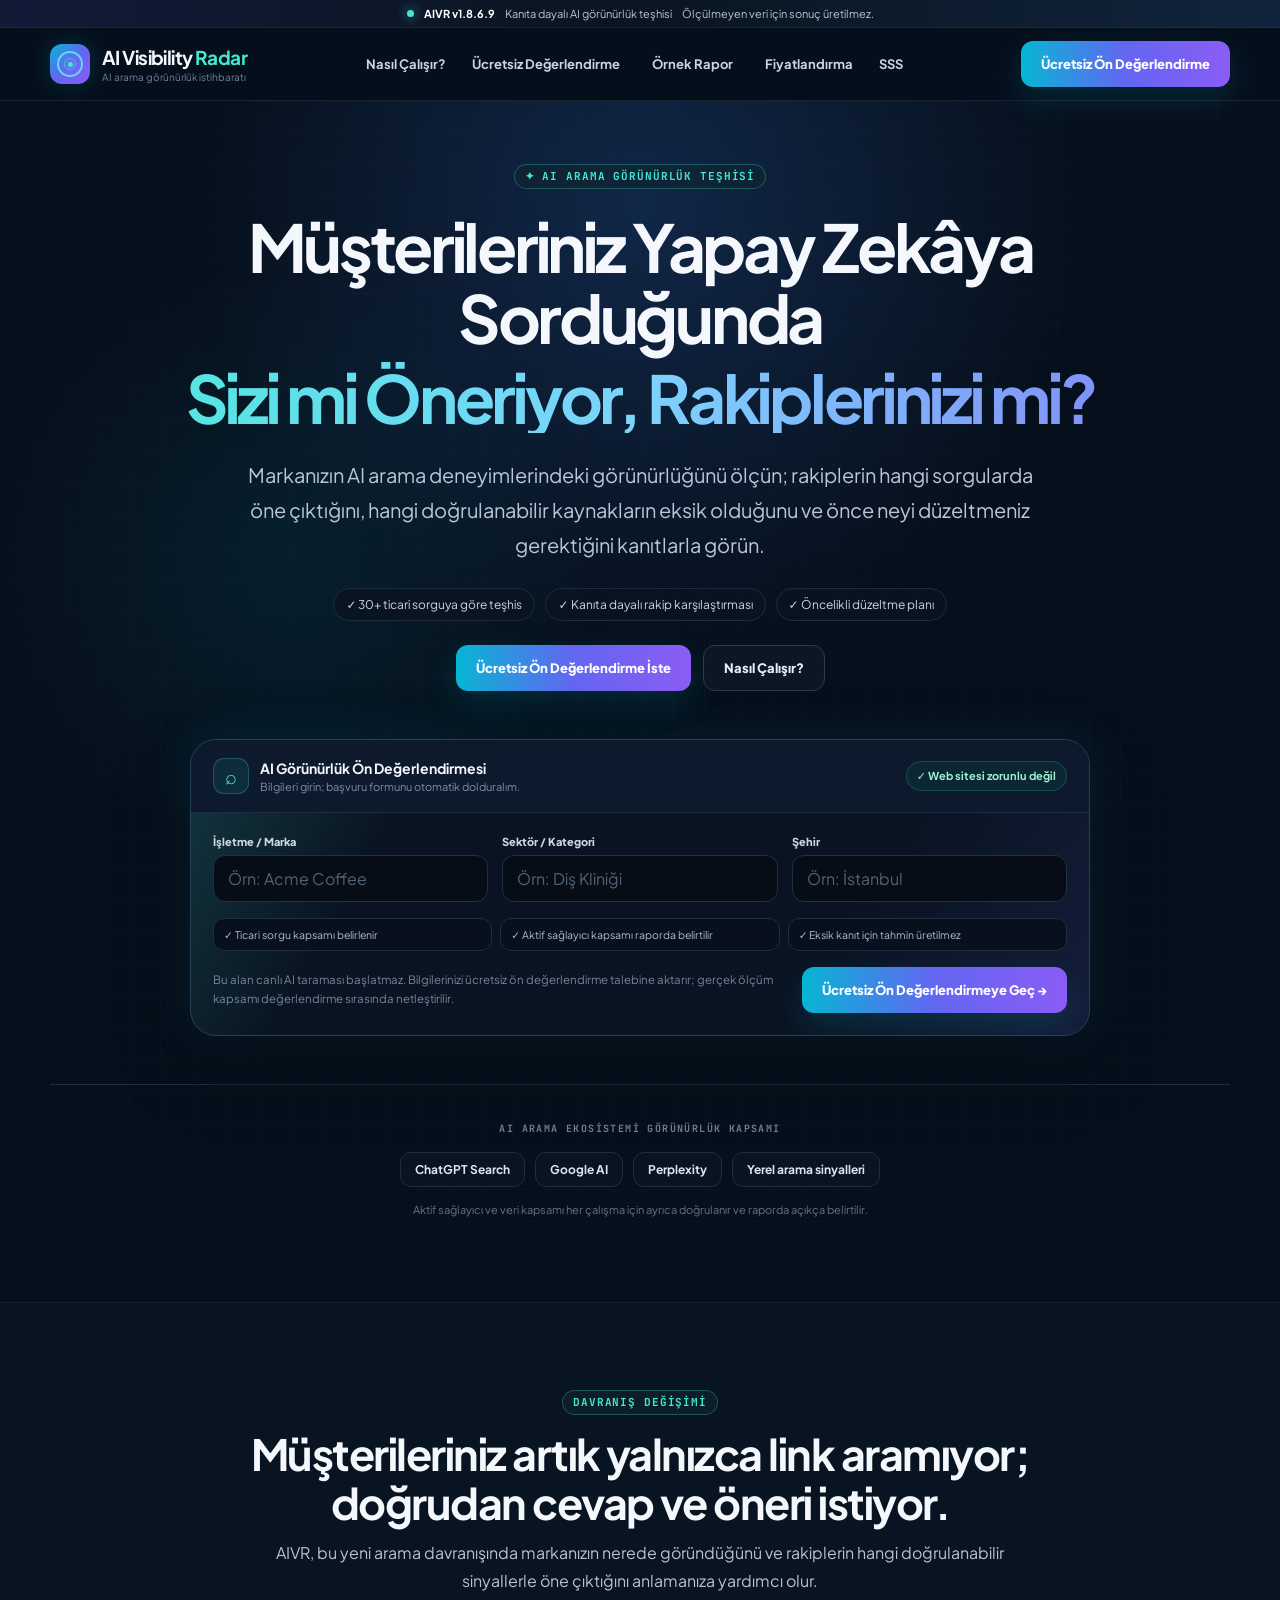
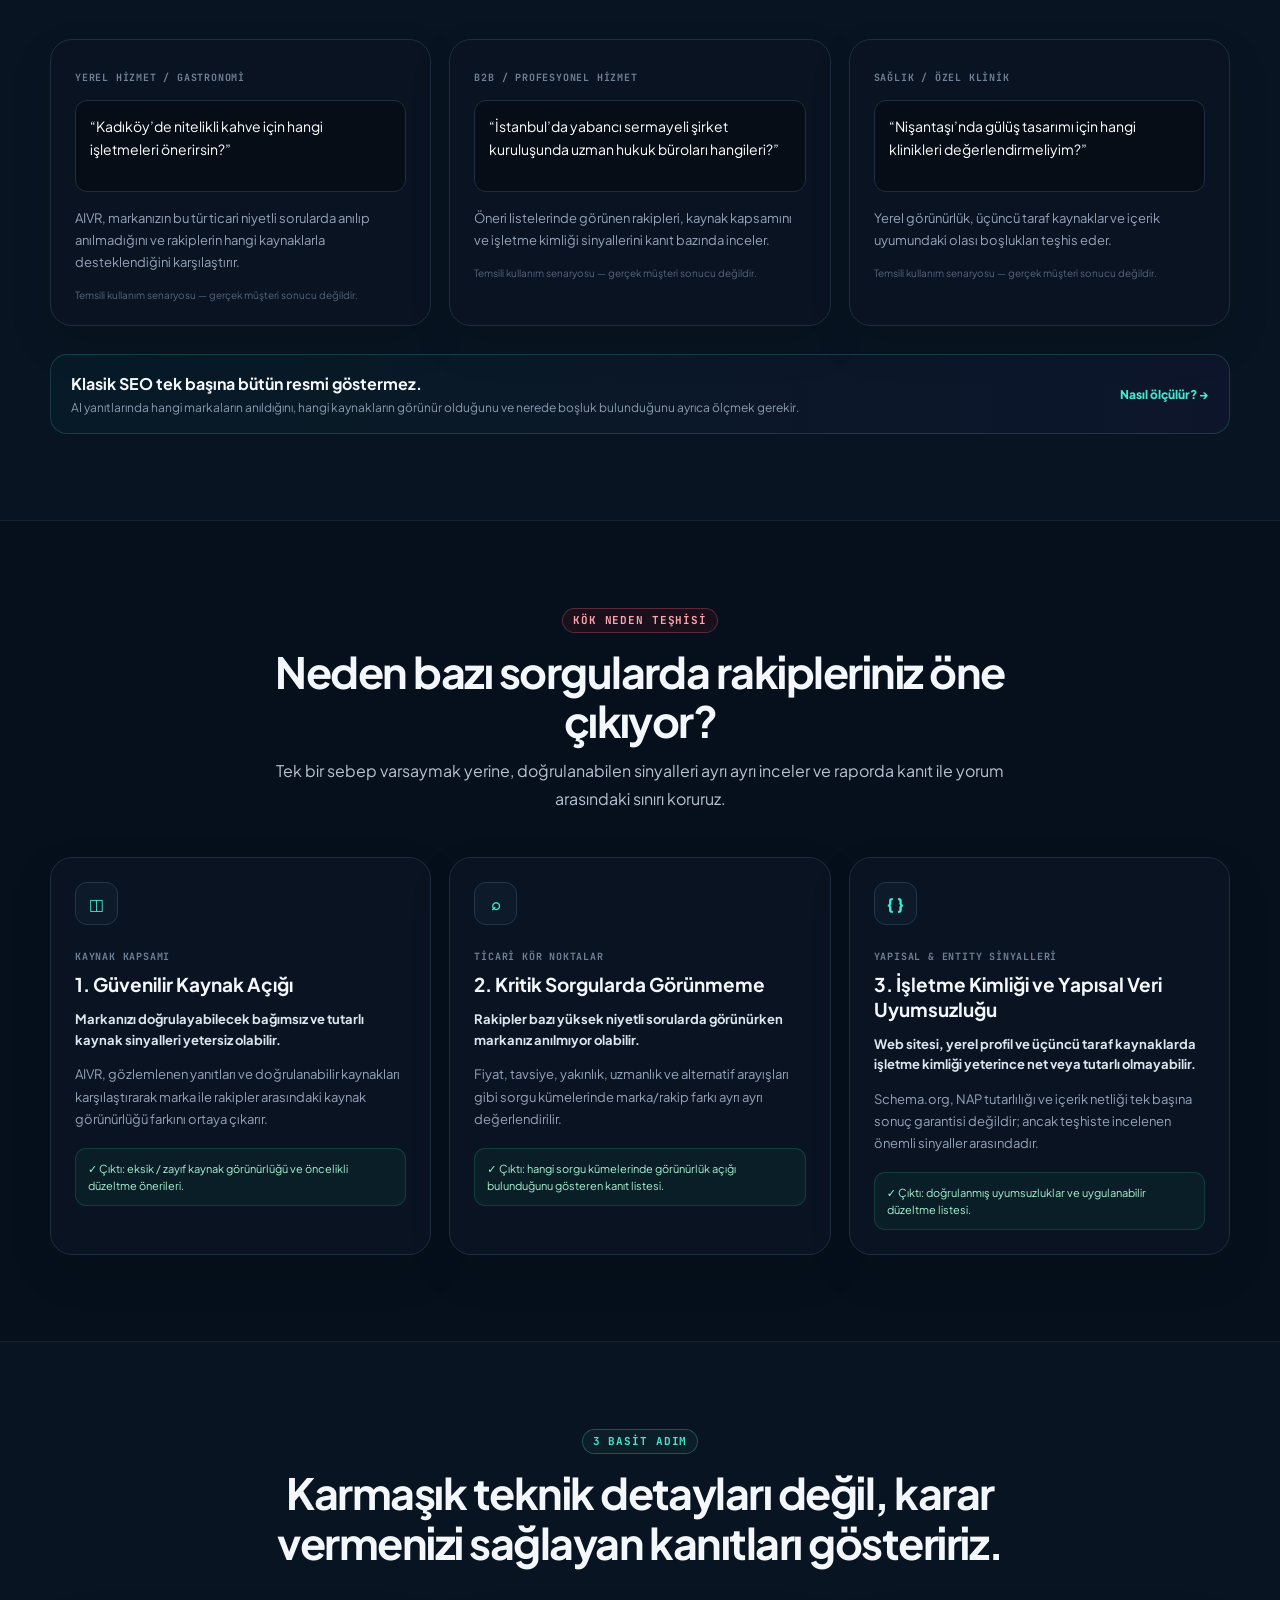
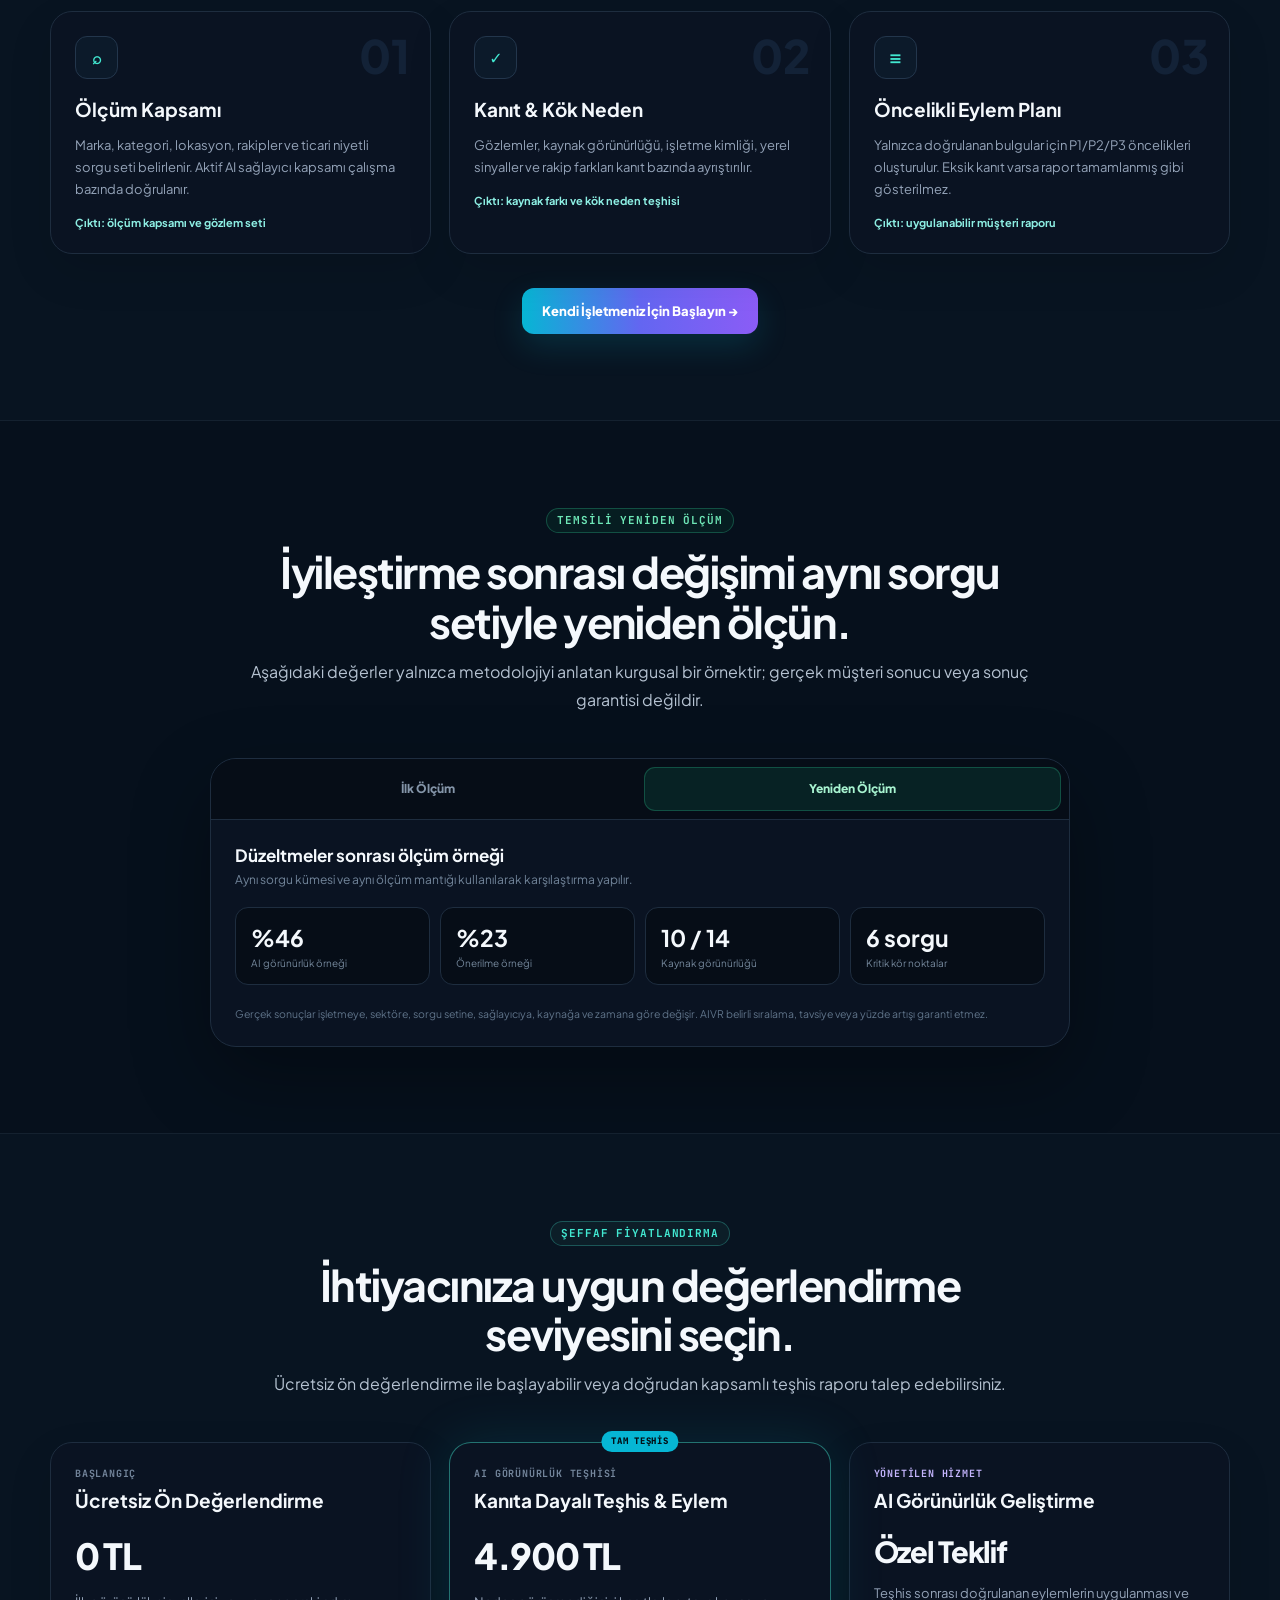
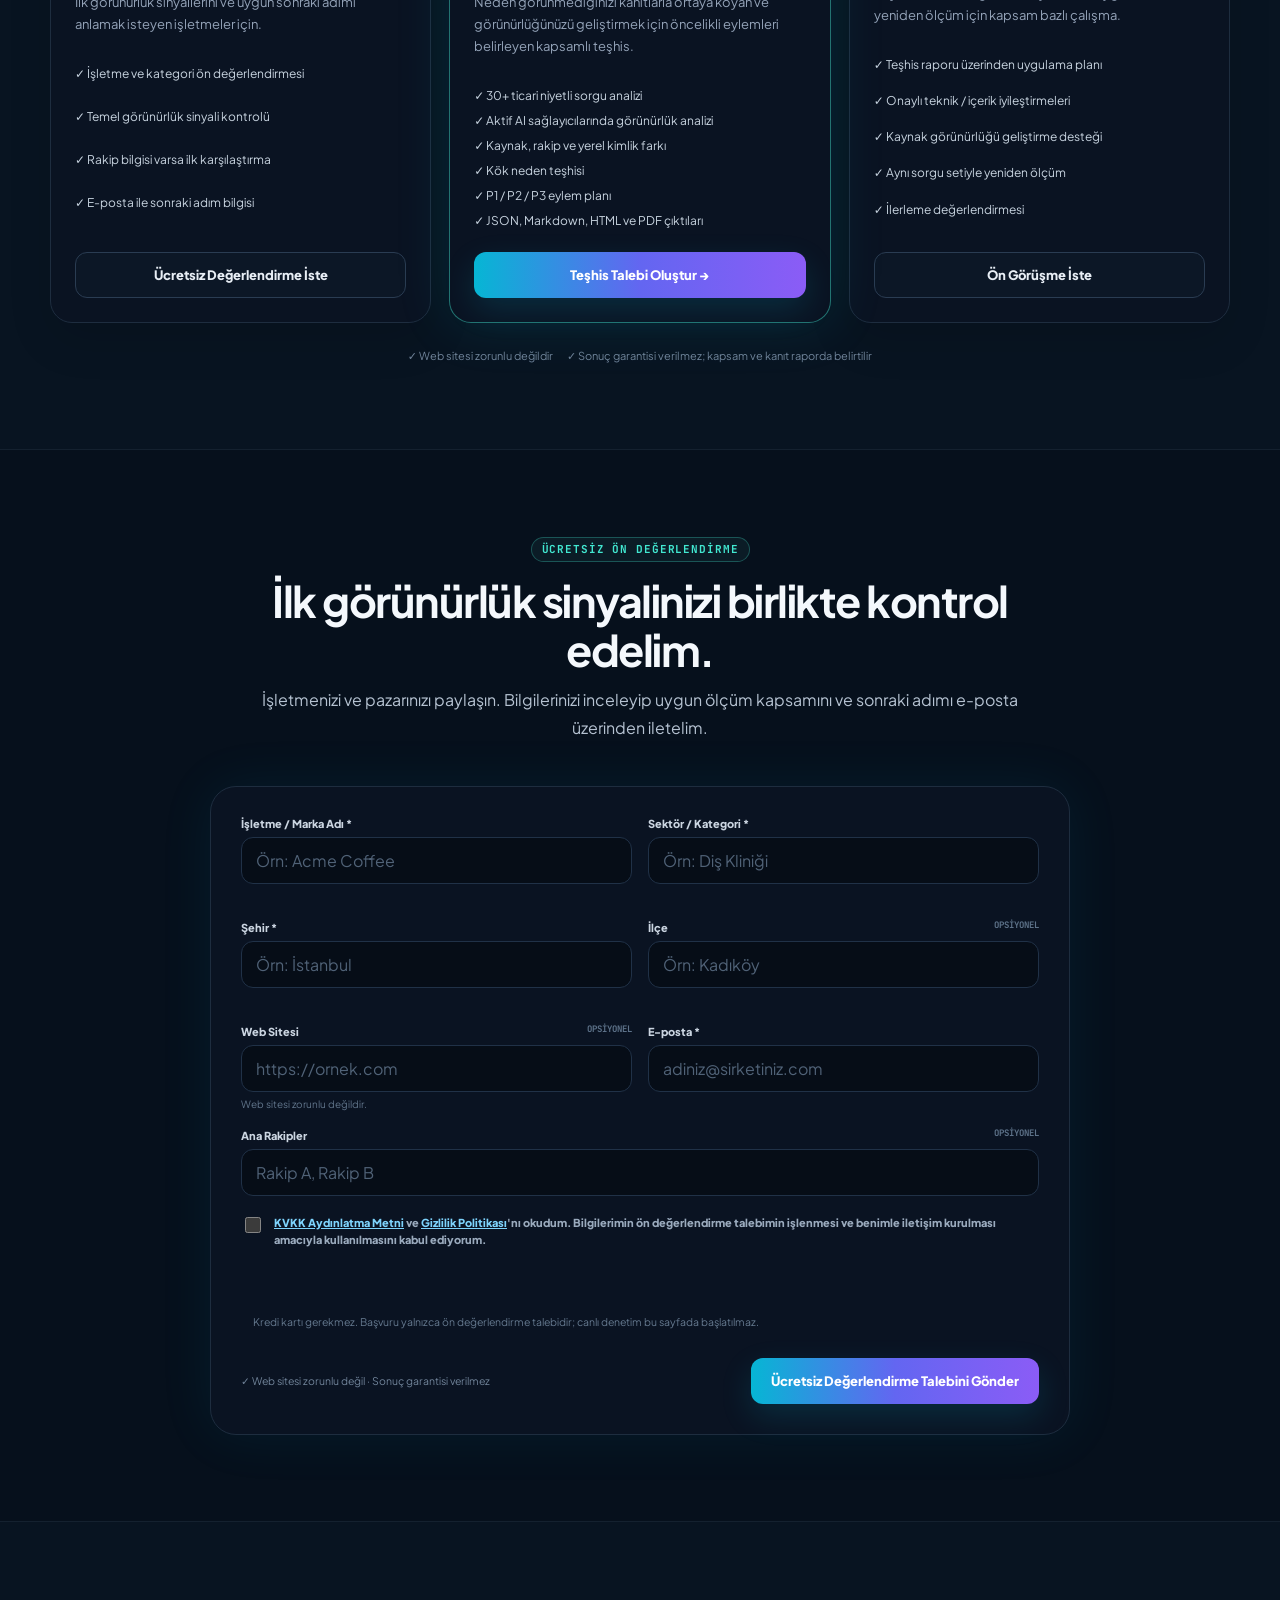
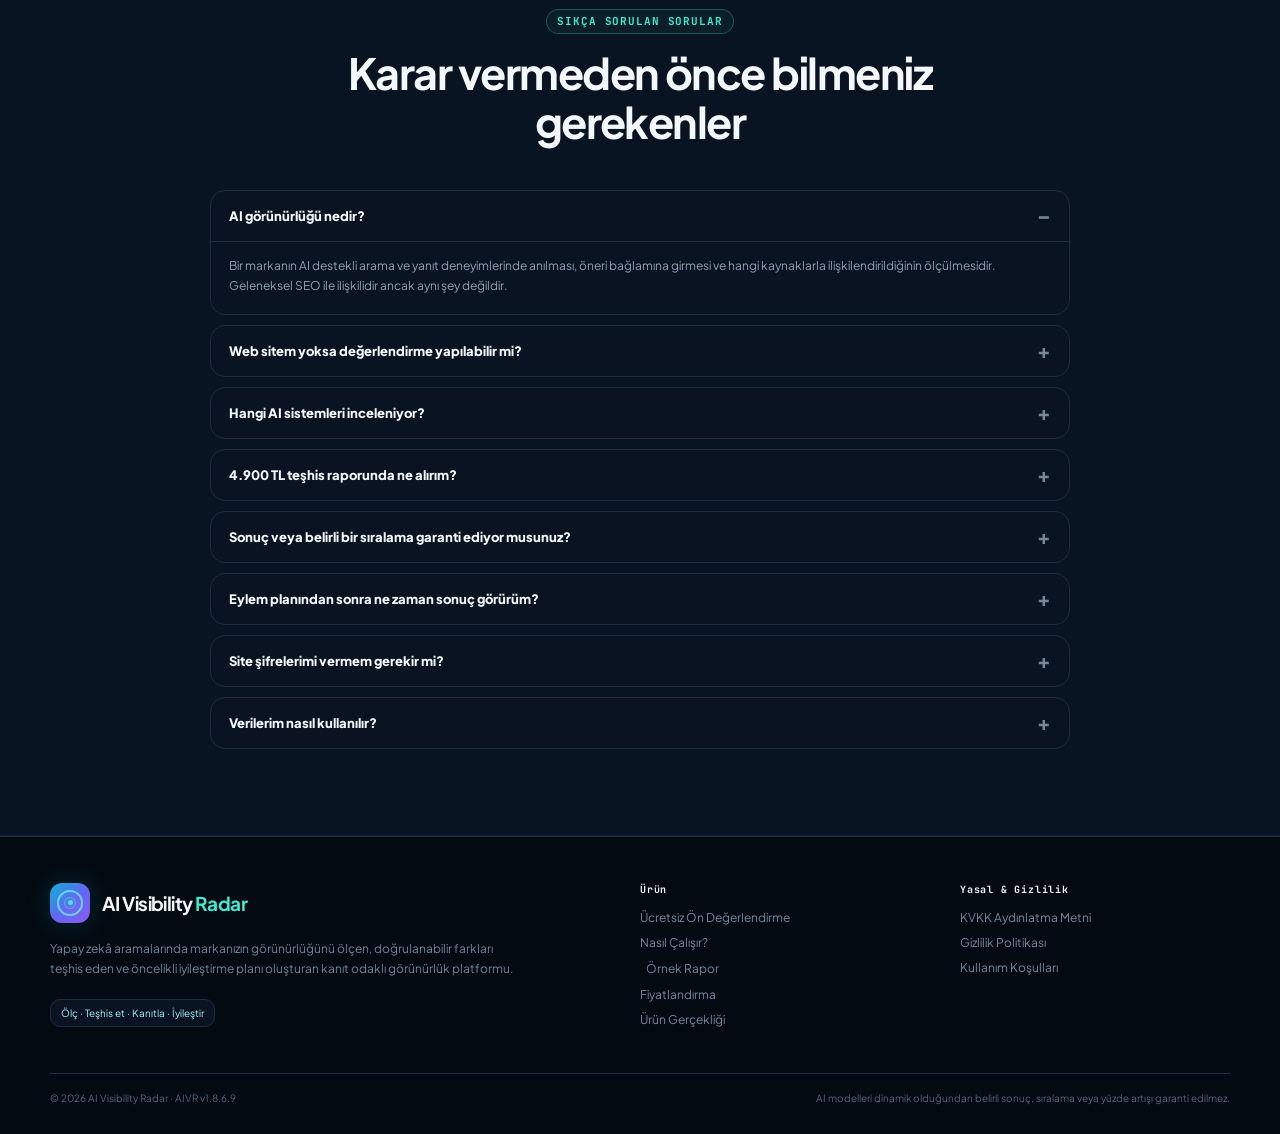
==== commit ccaf873a: "Deploy AIVR shell-based professional landing page" ====
--- a/ai-visibility-radar/index.html
+++ b/ai-visibility-radar/index.html
@@ -1,885 +1,220 @@
 <!doctype html>
-<!-- PUBLIC_PRODUCT_VERSION=1.8.6.9 PRODUCT_CAPABILITY_SYNC_DATE=2026-09-19 -->
 <html lang="tr">
 <head>
   <meta charset="utf-8" />
-  <meta name="viewport" content="width=device-width, initial-scale=1" />
-  <meta name="description" content="AI Visibility Radar; ChatGPT, Google AI ve Perplexity gibi yapay zekâ sistemlerinde markanızın neden önerilmediğini ölçer, kaynak ve rakip farkını teşhis eder, kanıta dayalı rapor üretir." />
-  <meta name="theme-color" content="#07111f" />
-  <meta http-equiv="Cache-Control" content="no-cache, no-store, must-revalidate" />
-  <meta http-equiv="Pragma" content="no-cache" />
-  <meta http-equiv="Expires" content="0" />
-
-  <title>AI Visibility Radar — Yapay Zekâ Aramalarında Görünürlük Teşhisi</title>
+  <meta name="viewport" content="width=device-width,initial-scale=1" />
+  <title>AI Visibility Radar — Yapay Zekâ Görünürlük Teşhisi</title>
+  <meta name="description" content="AI arama deneyimlerinde markanızın görünürlüğünü ölçün; rakip farklarını, kaynak boşluklarını ve öncelikli iyileştirme adımlarını kanıtlarla görün." />
+  <meta name="theme-color" content="#06101C" />
+  <meta name="color-scheme" content="dark" />
+  <meta name="application-name" content="AI Visibility Radar" />
+  <meta name="product-version" content="1.8.6.9" />
+  <meta name="capability-sync-date" content="2026-09-19" />
   <link rel="canonical" href="https://nedim-ucarsu.github.io/tubeforge-pages/ai-visibility-radar/" />
-
-  <!-- OpenGraph / Social Metadata -->
   <meta property="og:type" content="website" />
-  <meta property="og:title" content="AI Visibility Radar — Yapay Zekâ Müşterilerinize Kimi Öneriyor?" />
-  <meta property="og:description" content="Yapay zekâ motorlarında marka görünürlüğünüzü ölçün. Eksik kanıtsız, şeffaf teşhis, kaynak analizi ve doğrulanmış müşteri raporları." />
+  <meta property="og:site_name" content="AI Visibility Radar" />
+  <meta property="og:title" content="AI Visibility Radar — Yapay Zekâ Görünürlük Teşhisi" />
+  <meta property="og:description" content="Markanızın AI aramalarındaki görünürlüğünü, rakip farklarını ve doğrulanabilir kaynak boşluklarını ölçün." />
   <meta property="og:url" content="https://nedim-ucarsu.github.io/tubeforge-pages/ai-visibility-radar/" />
   <meta property="og:image" content="https://nedim-ucarsu.github.io/tubeforge-pages/ai-visibility-radar/assets/aivr-og-1200x630.png" />
-  <meta property="og:image:width" content="1200" />
-  <meta property="og:image:height" content="630" />
-  <meta property="og:image:type" content="image/png" />
   <meta name="twitter:card" content="summary_large_image" />
   <meta name="twitter:title" content="AI Visibility Radar — Yapay Zekâ Görünürlük Teşhisi" />
-  <meta name="twitter:description" content="Yapay zekâ arama ve tavsiyelerinde markanızın konumunu, kaynak kapsamını ve kör noktalarını kanıta dayalı olarak ölçün." />
+  <meta name="twitter:description" content="AI görünürlüğünüzü ölçün, rakip farklarını teşhis edin ve öncelikli eylem planı oluşturun." />
   <meta name="twitter:image" content="https://nedim-ucarsu.github.io/tubeforge-pages/ai-visibility-radar/assets/aivr-og-1200x630.png" />
-
-  <!-- JSON-LD Structured Data -->
+  <link rel="preconnect" href="https://fonts.googleapis.com" />
+  <link rel="preconnect" href="https://fonts.gstatic.com" crossorigin />
+  <link href="https://fonts.googleapis.com/css2?family=Plus+Jakarta+Sans:wght@400;500;600;700;800&family=JetBrains+Mono:wght@500;600&display=swap" rel="stylesheet" />
+  <link rel="stylesheet" href="./styles.css" />
   <script type="application/ld+json">
   {
-    "@context": "https://schema.org",
-    "@graph": [
-      {
-        "@type": "WebSite",
-        "name": "AI Visibility Radar",
-        "url": "https://nedim-ucarsu.github.io/tubeforge-pages/ai-visibility-radar/",
-        "description": "ChatGPT, Google AI ve Perplexity gibi yapay zekâ sistemlerinde marka görünürlüğü ve tavsiye teşhisi."
-      },
-      {
-        "@type": "SoftwareApplication",
-        "name": "AI Visibility Radar",
-        "applicationCategory": "BusinessApplication",
-        "operatingSystem": "Web",
-        "softwareVersion": "1.8.6.9",
-        "offers": {
-          "@type": "Offer",
-          "price": "4900",
-          "priceCurrency": "TRY",
-          "description": "AI Görünürlük Teşhisi — 30+ ticari sorgu seti, kaynak kapsamı ve kök neden analizi."
-        }
-      },
-      {
-        "@type": "FAQPage",
-        "mainEntity": [
-          {
-            "@type": "Question",
-            "name": "Web sitem yoksa kullanabilir miyim?",
-            "acceptedAnswer": {
-              "@type": "Answer",
-              "text": "Evet. Web sitesi zorunlu değildir. Yerel işletme ve bağımsız dijital varlık sinyalleri de incelenebilir."
-            }
-          },
-          {
-            "@type": "Question",
-            "name": "Hangi yapay zekâ sistemleri inceleniyor?",
-            "acceptedAnswer": {
-              "@type": "Answer",
-              "text": "Aktif sağlayıcı kapsamı denetim sırasında açıkça belirtilir. Mevcut kapsam ChatGPT, Google AI, Perplexity ve uygun yerel arama sinyallerini içerebilir."
-            }
-          },
-          {
-            "@type": "Question",
-            "name": "Sonuç garantisi veriyor musunuz?",
-            "acceptedAnswer": {
-              "@type": "Answer",
-              "text": "Hayır. Yapay zekâ yanıtları dinamiktir. AIVR ölçüm, teşhis ve yeniden ölçüm sağlar; belirli sıralama veya tavsiye sonucu garanti etmez."
-            }
-          },
-          {
-            "@type": "Question",
-            "name": "Ücretsiz değerlendirme ne sağlar?",
-            "acceptedAnswer": {
-              "@type": "Answer",
-              "text": "Ücretsiz değerlendirme; işletmenizin mevcut görünürlüğüne dair ilk sinyalleri ve temel rakip varlığını gösteren bir ön incelemedir."
-            }
-          },
-          {
-            "@type": "Question",
-            "name": "Verilerim nasıl kullanılır?",
-            "acceptedAnswer": {
-              "@type": "Answer",
-              "text": "İlettiğiniz bilgiler yalnızca talep ettiğiniz ön görünürlük değerlendirmesinin yapılması ve sonucun size iletilmesi amacıyla kullanılır. Üçüncü taraflara satılmaz."
-            }
-          },
-          {
-            "@type": "Question",
-            "name": "Rapor neleri içerir?",
-            "acceptedAnswer": {
-              "@type": "Answer",
-              "text": "Tam teşhis raporu; AI görünürlük oranını, önerilme yüzdesini, bağımsız kaynak açığını, rakip farklarını, kör nokta sorgularını, kök neden teşhisini ve öncelikli aksiyon planını içerir."
-            }
-          }
-        ]
-      }
+    "@context":"https://schema.org",
+    "@type":"Service",
+    "name":"AI Visibility Radar",
+    "serviceType":"AI görünürlük teşhisi ve ölçüm hizmeti",
+    "description":"AI arama deneyimlerinde marka görünürlüğünü, kaynak farklarını ve öncelikli iyileştirme alanlarını kanıtlarla değerlendiren hizmet.",
+    "url":"https://nedim-ucarsu.github.io/tubeforge-pages/ai-visibility-radar/",
+    "offers":[
+      {"@type":"Offer","name":"Ücretsiz Ön Değerlendirme","price":"0","priceCurrency":"TRY"},
+      {"@type":"Offer","name":"AI Görünürlük Teşhisi","price":"4900","priceCurrency":"TRY"}
     ]
   }
   </script>
-
-  <link rel="stylesheet" href="./styles.css?v=20260919-final" />
 </head>
 <body>
-  <a href="#main-content" class="skip-link">İçeriğe Atla</a>
-
-  <header class="header-wrapper">
-    <div class="shell nav">
-      <a class="brand" href="#top" aria-label="AI Visibility Radar Ana Sayfa">
-        <span class="brand-mark" aria-hidden="true"></span>
-        <span>AI Visibility Radar</span>
+  <a class="skip-link" href="#main">İçeriğe geç</a>
+
+  <header class="site-header" id="top">
+    <div class="truth-strip"><span class="truth-dot"></span><strong>AIVR v1.8.6.9</strong><span>Kanıta dayalı AI görünürlük teşhisi</span><span class="truth-hide">Ölçülmeyen veri için sonuç üretilmez.</span></div>
+    <div class="nav-wrap shell">
+      <a class="brand" href="#top" aria-label="AI Visibility Radar ana sayfa">
+        <span class="brand-mark" aria-hidden="true"><span class="radar-ring"></span><span class="radar-core"></span></span>
+        <span><b>AI Visibility <em>Radar</em></b><small>AI arama görünürlük istihbaratı</small></span>
       </a>
-
-      <button id="nav-toggle" class="nav-toggle" type="button" aria-expanded="false" aria-controls="nav-links" aria-label="Menüyü aç veya kapat">
-        <span aria-hidden="true"></span>
-        <span aria-hidden="true"></span>
-        <span aria-hidden="true"></span>
-      </button>
-
-      <nav id="nav-links" class="nav-links" aria-label="Ana Gezinme Menüsü">
-        <a href="#what">Ürün</a>
-        <a href="#how">Nasıl Çalışır</a>
-        <a href="./sample-report.html">Örnek Rapor</a>
+      <nav class="desktop-nav" aria-label="Ana menü">
+        <a href="#how">Nasıl Çalışır?</a>
+        <a href="#assessment">Ücretsiz Değerlendirme</a>
+        <button type="button" data-open-report>Örnek Rapor</button>
         <a href="#pricing">Fiyatlandırma</a>
         <a href="#faq">SSS</a>
-        <a class="nav-cta" href="#free-check">Ücretsiz Değerlendirme</a>
       </nav>
+      <a class="btn btn-primary nav-cta" href="#assessment">Ücretsiz Ön Değerlendirme</a>
+      <button class="menu-btn" id="menu-btn" aria-expanded="false" aria-controls="mobile-nav" aria-label="Menüyü aç"><span></span><span></span><span></span></button>
     </div>
+    <nav id="mobile-nav" class="mobile-nav" aria-label="Mobil menü">
+      <a href="#assessment">Ücretsiz Ön Değerlendirme</a><a href="#how">Nasıl Çalışır?</a><button type="button" data-open-report>Örnek Rapor</button><a href="#pricing">Fiyatlandırma</a><a href="#faq">SSS</a>
+    </nav>
   </header>
 
-  <main id="main-content">
-    <!-- ============================================================
-         1. HERO SECTION
-         ============================================================ -->
-    <section class="hero shell" id="top">
-      <div class="hero-split">
-        <div class="hero-message">
-          <div class="eyebrow">YAPAY ZEKÂ GÖRÜNÜRLÜK TEŞHİSİ</div>
-          <h1>Yapay zekâ müşterilerinize kimi öneriyor?<br />Markanız neden görünmüyor?</h1>
-          <p class="hero-copy">
-            ChatGPT, Google AI ve Perplexity gibi yapay zekâ sistemlerinde markanızın ne kadar görünür olduğunu ölçün.
-            Rakiplerin neden öne çıktığını, hangi kaynakların eksik olduğunu ve önce neyi düzeltmeniz gerektiğini kanıtlarla görün.
-          </p>
-
-          <div class="hero-actions">
-            <a class="button primary" href="#free-check">Ücretsiz Ön Değerlendirme İste</a>
-            <a class="button secondary" href="./sample-report.html">Örnek Raporu İncele</a>
+  <main id="main">
+    <section class="hero section-dark">
+      <div class="hero-grid-glow" aria-hidden="true"></div>
+      <div class="shell hero-inner">
+        <div class="eyebrow">✦ AI ARAMA GÖRÜNÜRLÜK TEŞHİSİ</div>
+        <h1>Müşterileriniz Yapay Zekâya Sorduğunda <span>Sizi mi Öneriyor, Rakiplerinizi mi?</span></h1>
+        <p class="hero-lead">Markanızın AI arama deneyimlerindeki görünürlüğünü ölçün; rakiplerin hangi sorgularda öne çıktığını, hangi doğrulanabilir kaynakların eksik olduğunu ve önce neyi düzeltmeniz gerektiğini kanıtlarla görün.</p>
+        <div class="hero-pills"><span>✓ 30+ ticari sorguya göre teşhis</span><span>✓ Kanıta dayalı rakip karşılaştırması</span><span>✓ Öncelikli düzeltme planı</span></div>
+        <div class="hero-actions"><a class="btn btn-primary" href="#assessment">Ücretsiz Ön Değerlendirme İste</a><a class="btn btn-secondary" href="#how">Nasıl Çalışır?</a></div>
+
+        <div class="assessment-card" id="assessment">
+          <div class="card-glow" aria-hidden="true"></div>
+          <div class="assessment-head">
+            <div><span class="icon-box">⌕</span><div><strong>AI Görünürlük Ön Değerlendirmesi</strong><small>Bilgileri girin; başvuru formunu otomatik dolduralım.</small></div></div>
+            <span class="soft-badge">✓ Web sitesi zorunlu değil</span>
           </div>
-
-          <div class="hero-engines" aria-label="Denetim kapsamındaki ekosistemler">
-            <span class="label">Kapsam:</span>
-            <span>ChatGPT</span>
-            <span>Google AI</span>
-            <span>Perplexity</span>
-            <span>Yerel Arama Sinyalleri</span>
-          </div>
-          <p class="illustrative">
-            Aktif ölçüm kapsamı her raporda açıkça belirtilir. Ölçülmeyen kaynaklar için tahmin üretilmez.
-          </p>
-        </div>
-
-        <!-- Static Realistic UI Mockup (Customer-First Semantics) -->
-        <div class="hero-mockup-card" aria-label="AI Visibility Radar Konsol Görünümü">
-          <div class="mockup-header">
-            <div class="mockup-dots" aria-hidden="true">
-              <span></span><span></span><span></span>
-            </div>
-            <div class="mockup-title">AI GÖRÜNÜRLÜK KONSOLU</div>
-            <span class="badge badge-demo">TEMSİLİ DEMO</span>
-          </div>
-
-          <div class="mockup-body">
-            <div class="mockup-business-row">
-              <div class="mockup-biz-info">
-                <strong>Örnek Sağlık &amp; Estetik Merkezi</strong>
-                <span>Kategori: Sağlık / Medikal · Konum: İstanbul (Web Sitesi İsteğe Bağlı)</span>
-              </div>
-              <span class="badge badge-ready">Rapor Hazır</span>
-            </div>
-
-            <div class="mockup-metrics-grid">
-              <div class="mockup-metric-tile">
-                <span>AI Görünürlüğü</span>
-                <strong>%23</strong>
-                <small>7 / 30 ticari sorgu</small>
-              </div>
-              <div class="mockup-metric-tile">
-                <span>Önerilme Oranı</span>
-                <strong>%13</strong>
-                <small>4 / 30 doğrudan tavsiye</small>
-              </div>
-              <div class="mockup-metric-tile">
-                <span>Marka Kaynak Görünürlüğü</span>
-                <strong>4 / 14</strong>
-                <small>4 / 14 kaynakta mevcut</small>
-              </div>
-              <div class="mockup-metric-tile">
-                <span>Denetim Kanıtı</span>
-                <strong>%100</strong>
-                <small>%100 tamamlandı</small>
-              </div>
-            </div>
-
-            <div class="mockup-status-strip">
-              <div>
-                <b>Durum:</b> Doğrulanmış kanıtlar hazır · 4 formatta rapor
-              </div>
-              <span class="badge badge-version">Teknik durum: REPORT_READY · v1.8.6.9</span>
-            </div>
-          </div>
-        </div>
-      </div>
-    </section>
-
-    <!-- ============================================================
-         2. IMMEDIATE VALUE SECTION (AIVR size ne gösterir?)
-         ============================================================ -->
-    <section class="section section-dark" id="what">
-      <div class="shell">
-        <div class="section-heading">
-          <span class="kicker">Değer Önerisi</span>
-          <h2>AIVR size ne gösterir?</h2>
-          <p class="lead-text">
-            Yapay zekâ yanıtları klasik arama sıralamasından farklı çalışır. Dört kritik boyutta işletmenizin gerçek durumunu görünür kılıyoruz.
-          </p>
-        </div>
-
-        <div class="exports-grid">
-          <div class="export-card">
-            <span class="export-tag">GÖRÜNÜRLÜK</span>
-            <h3>Nerede Görünüyorsunuz?</h3>
-            <p>Hedeflenen ticari sorgularda markanızın yapay zekâ yanıtlarında ne sıklıkla anıldığını ve hangi bağlamda yer aldığını ölçer.</p>
-          </div>
-          <div class="export-card">
-            <span class="export-tag">TAVSİYE</span>
-            <h3>Ne Zaman Öneriliyorsunuz?</h3>
-            <p>Yapay zekânın sizi sadece sıradan bir alternatif olarak mı andığını, yoksa müşteriye doğrudan tavsiye mi ettiğini gösterir.</p>
-          </div>
-          <div class="export-card">
-            <span class="export-tag">OTORİTE FARKI</span>
-            <h3>Rakipler Neden Önde?</h3>
-            <p>Rakiplerin referans gösterildiği bağımsız otorite kaynaklarını, dizin profillerini ve yerel varlık farklarını somut kanıtlarla ortaya çıkarır.</p>
-          </div>
-          <div class="export-card">
-            <span class="export-tag">EYLEM PLANI</span>
-            <h3>Önce Neyi Düzeltmelisiniz?</h3>
-            <p>En yüksek ve en hızlı etkiyi sağlayacak müdahaleleri (içerik boşluğu, kaynak eksikliği, kimlik tutarsızlığı) öncelik sırasına göre listeler.</p>
-          </div>
-        </div>
-      </div>
-    </section>
-
-    <!-- ============================================================
-         3. INTERACTIVE PRODUCT DEMO (Tabs: Ölçüm, Kanıtlar, Rapor)
-         ============================================================ -->
-    <section class="section shell" id="demo">
-      <div class="section-heading">
-        <span class="kicker">Etkileşimli Ürün Demosu</span>
-        <h2>Ürün deneyimini tarayıcınızda inceleyin.</h2>
-        <p class="lead-text">
-          İşletme kimliğinden kanıt doğrulamasına ve müşteri raporuna uzanan AIVR adımlarını keşfedin.
-        </p>
-      </div>
-
-      <div class="demo-section-wrapper">
-        <div class="demo-tabs-bar">
-          <div class="demo-tabs-nav" role="tablist" aria-label="AIVR Denetim Aşamaları">
-            <button class="demo-tab" role="tab" id="tab-audit" aria-selected="true" aria-controls="panel-audit" data-tab="audit" tabindex="0">
-              1. Ölçüm <small style="opacity: 0.7;">(AUDIT)</small>
-            </button>
-            <button class="demo-tab" role="tab" id="tab-evidence" aria-selected="false" aria-controls="panel-evidence" data-tab="evidence" tabindex="-1">
-              2. Kanıtlar <small style="opacity: 0.7;">(EVIDENCE)</small>
-            </button>
-            <button class="demo-tab" role="tab" id="tab-report" aria-selected="false" aria-controls="panel-report" data-tab="report" tabindex="-1">
-              3. Rapor <small style="opacity: 0.7;">(REPORT)</small>
-            </button>
-          </div>
-          <span class="demo-disclaimer-pill">Temsili ürün demosu — canlı denetim başlatmaz.</span>
-        </div>
-
-        <!-- Panel 1: Ölçüm -->
-        <div class="demo-panel active" id="panel-audit" role="tabpanel" aria-labelledby="tab-audit" data-panel="audit">
-          <div class="demo-grid">
-            <div class="demo-box">
-              <h4>İşletme Kimliği &amp; Parametreler</h4>
-              <div class="demo-field-list">
-                <div class="demo-field-row"><span>İşletme / Marka:</span><strong>Örnek Klinik &amp; Estetik</strong></div>
-                <div class="demo-field-row"><span>Kategori:</span><strong>Medikal Estetik &amp; Dermatoloji</strong></div>
-                <div class="demo-field-row"><span>Şehir / Bölge:</span><strong>İstanbul / Nişantaşı</strong></div>
-                <div class="demo-field-row"><span>Web Sitesi:</span><strong>https://ornek-estetik.com (İsteğe Bağlı)</strong></div>
-                <div class="demo-field-row"><span>Google İşletme Profili:</span><strong>Doğrulanmış Yerel Varlık</strong></div>
-              </div>
-              <div class="demo-callout info">
-                <strong>Bilgi:</strong> Web sitesi zorunlu değildir. AIVR, yerel işletmelerin arama motorlarındaki bağımsız varlık ve harita sinyallerini de denetleyebilir.
-              </div>
-            </div>
-
-            <div class="demo-box">
-              <h4>Denetim Kapsamı &amp; Durum</h4>
-              <div class="demo-field-list">
-                <div class="demo-field-row"><span>Denetim Durumu:</span><span class="badge badge-ready">Ölçüm Tamamlandı</span></div>
-                <div class="demo-field-row"><span>Ölçülen Sorgu Seti:</span><strong>30 Ticari Niyetli Benchmark Sorgusu</strong></div>
-                <div class="demo-field-row"><span>AI Kapsamı:</span><strong>ChatGPT, Google AI, Perplexity</strong></div>
-                <div class="demo-field-row"><span>Yerel Sinyal Kontrolü:</span><strong>Harita ve Yerel Varlıklar Doğrulandı</strong></div>
-                <div class="demo-field-row"><span>Teknik Etiket:</span><span class="badge badge-version">AUDIT_COMPLETE</span></div>
-              </div>
-              <div class="demo-callout success">
-                <strong>Ölçüm Tamamlandı:</strong> Tüm sorgu yanıtları kaydedildi ve kanıt havuzu doğrulama aşamasına aktarıldı.
-              </div>
-            </div>
-          </div>
-        </div>
-
-        <!-- Panel 2: Kanıtlar -->
-        <div class="demo-panel" id="panel-evidence" role="tabpanel" aria-labelledby="tab-evidence" data-panel="evidence">
-          <div class="demo-grid">
-            <div class="demo-box">
-              <h4>Gözlemler &amp; Kaynak Kapsamı</h4>
-              <div class="demo-field-list">
-                <div class="demo-field-row"><span>Toplanan Gözlemler:</span><strong>90 AI Yanıt Parçası</strong></div>
-                <div class="demo-field-row"><span>İncelenen Bağımsız Kaynaklar:</span><strong>14 Otorite Kaynağı</strong></div>
-                <div class="demo-field-row"><span>Markanın Bulunduğu Kaynaklar:</span><strong>4 / 14 Kaynakta Mevcut</strong></div>
-                <div class="demo-field-row"><span>Rakip Kaynak Görünürlüğü:</span><strong>12 / 14 Kaynakta Mevcut</strong></div>
-                <div class="demo-field-row"><span>Kanıt Durumu:</span><span class="badge badge-ready">Kanıtlar Tamamlandı</span></div>
-              </div>
-              <div class="demo-callout warning">
-                <strong>Kanıt Güvencesi:</strong> Eksik veri varsa AIVR sonuç uydurmaz. Rapor, gerekli kanıt tamamlanana kadar bekletilir.
-              </div>
-            </div>
-
-            <div class="demo-box">
-              <h4>Kör Noktalar &amp; Kaynak Açığı</h4>
-              <div class="demo-field-list">
-                <div class="demo-field-row"><span>Kritik Sorgu Kör Noktası:</span><strong>17 Sorguda Marka Yok</strong></div>
-                <div class="demo-field-row"><span>Öne Çıkan Rakip Varlığı:</span><strong>Rakip A &amp; Rakip B 23 Sorguda</strong></div>
-                <div class="demo-field-row"><span>Eksik Kaynak Örnekleri:</span><strong>Sektörel Sağlık Dizini, Bağımsız Yorum Platformu</strong></div>
-                <div class="demo-field-row"><span>Yerel Kimlik Tutarlılığı:</span><strong>Adres ve Telefon Format Farkı Belirlendi</strong></div>
-                <div class="demo-field-row"><span>Teknik Etiket:</span><span class="badge badge-version">EVIDENCE_COMPLETE</span></div>
-              </div>
-              <div class="demo-callout info">
-                <strong>Somut Kanıt:</strong> Rapordaki her bulgu, yapay zekâ motorlarının referans gösterdiği sayfalara ve gerçek sorgu gözlemlerine dayanır.
-              </div>
-            </div>
-          </div>
-        </div>
-
-        <!-- Panel 3: Rapor -->
-        <div class="demo-panel" id="panel-report" role="tabpanel" aria-labelledby="tab-report" data-panel="report">
-          <div class="demo-grid">
-            <div class="demo-box">
-              <h4>Müşteri Raporu &amp; Teşhis</h4>
-              <div class="demo-field-list">
-                <div class="demo-field-row"><span>Müşteri Raporu:</span><span class="badge badge-ready">Rapor Hazır</span></div>
-                <div class="demo-field-row"><span>Rapor ID:</span><strong>REP-2026-0919-DEMO</strong></div>
-                <div class="demo-field-row"><span>Ana Teşhis:</span><strong>Kaynak Görünürlüğü Açığı + Yerel NAP Uyuşmazlığı</strong></div>
-                <div class="demo-field-row"><span>İçerik Açığı:</span><strong>9 Ticari Niyetli Sorguda Sayfa Boşluğu</strong></div>
-                <div class="demo-field-row"><span>Öncelikli Aksiyonlar:</span><strong>4 Somut Müdahale Maddesi</strong></div>
-              </div>
-              <div class="demo-callout success">
-                <strong>Rapor Hazır:</strong> Tüm çıktılar doğrulanmış kanıtlardan derlenmiştir.
-              </div>
-            </div>
-
-            <div class="demo-box">
-              <h4>Dışa Aktarım Seçenekleri</h4>
-              <div class="demo-field-list">
-                <div class="demo-field-row"><span>JSON:</span><strong>Yapılandırılmış Veri Formatı</strong></div>
-                <div class="demo-field-row"><span>Markdown:</span><strong>Düzenlenebilir Teknik Rapor</strong></div>
-                <div class="demo-field-row"><span>HTML:</span><strong>İnteraktif Web Müşteri Raporu</strong></div>
-                <div class="demo-field-row"><span>PDF:</span><strong>Yönetim Özeti Formatı</strong></div>
-                <div class="demo-field-row"><span>Teknik Etiket:</span><span class="badge badge-version">REPORT_READY</span></div>
-              </div>
-              <div style="margin-top: 18px; display: flex; gap: 8px; flex-wrap: wrap;">
-                <a class="button secondary" style="min-height: 40px; padding: 0 16px; font-size: 13.5px;" href="./sample-report.html">Tam Örnek Raporu Gör →</a>
-              </div>
-            </div>
-          </div>
-        </div>
-      </div>
-    </section>
-
-    <!-- ============================================================
-         4. HOW THE AUDIT WORKS (4 Adımda Nasıl Çalışır?)
-         ============================================================ -->
-    <section class="section section-dark" id="how">
-      <div class="shell">
-        <div class="section-heading">
-          <span class="kicker">Süreç</span>
-          <h2>Ölç → Nedenini Bul → Düzelt → Tekrar Ölç</h2>
-          <p class="lead-text">
-            Yüzeysel puanlar yerine, görünürlüğü engelleyen kök nedenleri ortaya çıkarır ve değişimi aynı sorgularla kanıtlarız.
-          </p>
-        </div>
-
-        <div class="pipeline-flow">
-          <div class="pipeline-card">
-            <span class="pipeline-step-num">ADIM 01</span>
-            <h3>1 — İşletmenizi Tanımlayın</h3>
-            <p>Marka, kategori, lokasyon ve önemli rakipleri belirleriz.</p>
-          </div>
-          <div class="pipeline-card">
-            <span class="pipeline-step-num">ADIM 02</span>
-            <h3>2 — Yapay Zekâ Görünürlüğünü Ölçün</h3>
-            <p>Ticari niyetli sorgularda görünme, önerilme ve kaynak sinyallerini inceleriz.</p>
-          </div>
-          <div class="pipeline-card">
-            <span class="pipeline-step-num">ADIM 03</span>
-            <h3>3 — Nedenini Teşhis Edin</h3>
-            <p>Rakip farklarını, kaynak eksiklerini, kimlik tutarsızlıklarını ve içerik boşluklarını ayrıştırırız.</p>
-          </div>
-          <div class="pipeline-card">
-            <span class="pipeline-step-num">ADIM 04</span>
-            <h3>4 — Düzeltin ve Tekrar Ölçün</h3>
-            <p>Öncelikli aksiyonları uygular, ardından aynı sorgularla yeniden ölçüm yaparız.</p>
-          </div>
-        </div>
-      </div>
-    </section>
-
-    <!-- ============================================================
-         5. EVIDENCE DIFFERENTIATOR (Eksik veriden sonuç uydurmuyoruz)
-         ============================================================ -->
-    <section class="section shell" id="evidence">
-      <div class="section-heading">
-        <span class="kicker">Kanıt Güvencesi</span>
-        <h2>Eksik veriden sonuç uydurmuyoruz.</h2>
-        <p class="lead-text">
-          AIVR, yalnızca doğrulanmış gözlem ve kaynaklarla rapor üretir. Kanıt yeterli değilse sonucu tamamlanmış gibi göstermez.
-        </p>
-      </div>
-
-      <div class="evidence-flow-box">
-        <div class="evidence-flow-steps">
-          <div class="evidence-flow-step">
-            <span class="step-tag">AŞAMA 1</span>
-            <strong>Gözlem</strong>
-            <p>Çoklu yapay zekâ motorlarından ticari sorgu yanıtları ve alıntılanan referanslar toplanır.</p>
-          </div>
-          <div class="evidence-flow-step">
-            <span class="step-tag">AŞAMA 2</span>
-            <strong>Kaynak Doğrulama</strong>
-            <p>Sektörel rehber ve otorite platformlarında markanın gerçek varlığı taranır.</p>
-          </div>
-          <div class="evidence-flow-step">
-            <span class="step-tag">AŞAMA 3</span>
-            <strong>Yeterlilik Kontrolü</strong>
-            <p>Kanıt havuzu eksikse uydurma veri engellenir, denetim kanıt bekleniyor durumunda tutulur.</p>
-          </div>
-          <div class="evidence-flow-step">
-            <span class="step-tag">AŞAMA 4</span>
-            <strong>Müşteri Raporu</strong>
-            <p>Yalnızca doğrulanmış gözlemlerle kök neden teşhisi ve aksiyon planı üretilir.</p>
-          </div>
-        </div>
-
-        <div class="evidence-states-split">
-          <div class="evidence-state-box pending">
-            <span class="state-badge">Kanıt Eksik</span>
-            <h4>Rapor Beklemede</h4>
-            <p>Yeterli bağımsız kaynak ve arama gözlemi toplanmadan varsayımsal ortalamalarla rapor üretilmez. Durum şeffafça belirtilir.</p>
-          </div>
-          <div class="evidence-state-box ready">
-            <span class="state-badge">Kanıt Tamamlandı</span>
-            <h4>Rapor Hazır</h4>
-            <p>Tüm sorgular ve kaynaklar %100 doğrulandığında, somut teşhis ve uygulanabilir düzeltme reçetesi müşteriye sunulur.</p>
-          </div>
-        </div>
-      </div>
-    </section>
-
-    <!-- ============================================================
-         6. SAMPLE REPORT SHOWCASE
-         ============================================================ -->
-    <section class="section section-dark" id="reports">
-      <div class="shell">
-        <div class="section-heading">
-          <span class="kicker">Rapor Vitrini</span>
-          <h2>Sonuç sadece bir puan değil.<br />Nedenini ve ne yapmanız gerektiğini görürsünüz.</h2>
-          <p class="lead-text">
-            Yapay zekâ görünürlük skoru tek başına çözüm sunmaz. AIVR teşhis raporu; rakiplerin neden öne çıktığını ve hangi aksiyonların öncelikli olduğunu açıkça belgeler.
-          </p>
-        </div>
-
-        <div class="report-card" style="max-width: 920px; margin: 0 auto;">
-          <div class="report-card-top">
-            <div>
-              <h3>Temsili Müşteri Teşhis Raporu</h3>
-              <div class="report-card-meta">Örnek Sağlık &amp; Estetik Merkezi · 30 Benchmark Sorgusu</div>
-            </div>
-            <span class="badge badge-ready">Rapor Hazır</span>
-          </div>
-          <div class="report-card-body">
-            <div style="display: grid; grid-template-columns: repeat(auto-fit, minmax(180px, 1fr)); gap: 14px; margin-bottom: 16px;">
-              <div><strong>AI Görünürlüğü:</strong> %23 (7/30 sorgu)</div>
-              <div><strong>Önerilme Oranı:</strong> %13 (4/30 sorgu)</div>
-              <div><strong>Kaynak Görünürlüğü:</strong> 4 / 14 kaynakta mevcut</div>
-              <div><strong>Denetim Kanıtı:</strong> %100 tamamlandı</div>
-            </div>
-            <p style="margin: 0; font-size: 14px; color: var(--text-muted);">
-              <strong>Kök Neden Teşhisi:</strong> Rakiplerin 10 bağımsız otorite kaynağında bulunmasına karşılık markanın kaynak açığı ve yerel iletişim bilgisi uyuşmazlığı belirlendi. 4 öncelikli düzeltme adımı planlandı.
-            </p>
-          </div>
-          <div class="report-card-footer">
-            <div class="report-card-exports">
-              <span class="export-chip">JSON</span>
-              <span class="export-chip">Markdown</span>
-              <span class="export-chip">HTML</span>
-              <span class="export-chip">PDF</span>
-            </div>
-            <a class="button secondary" style="min-height: 40px; padding: 0 16px; font-size: 13.5px;" href="./sample-report.html">Örnek Raporu İncele →</a>
-          </div>
-        </div>
-      </div>
-    </section>
-
-    <!-- ============================================================
-         7. BEFORE / AFTER PROOF
-         ============================================================ -->
-    <section class="section shell" id="proof">
-      <div class="section-heading">
-        <span class="kicker">Yeniden Ölçüm Metodolojisi</span>
-        <h2>Temsili Yeniden Ölçüm Örneği</h2>
-        <p class="lead-text">
-          Gerçek projelerde başlangıç ve yeniden ölçüm aynı sorgu setiyle karşılaştırılır. Sonuçlar işletmeye, sektöre, sağlayıcıya ve zamana göre değişir.
-        </p>
-      </div>
-
-      <div class="proof-table" role="table" aria-label="Temsili Önce ve Sonra Karşılaştırma Tablosu">
-        <div class="proof-row proof-head" role="row">
-          <span>Metrik</span>
-          <span>Önce</span>
-          <span>Sonra</span>
-          <span>Değişim</span>
-        </div>
-        <div class="proof-row" role="row">
-          <span>AI Görünürlüğü</span>
-          <b>%23</b>
-          <b>%47</b>
-          <em>+24 puan</em>
-        </div>
-        <div class="proof-row" role="row">
-          <span>Önerilme Oranı</span>
-          <b>%13</b>
-          <b>%34</b>
-          <em>+21 puan</em>
-        </div>
-        <div class="proof-row" role="row">
-          <span>Öncelikli Önerilerde Görünüm</span>
-          <b>2 sorgu</b>
-          <b>9 sorgu</b>
-          <em>+7 sorgu</em>
-        </div>
-        <div class="proof-row" role="row">
-          <span>Görünürlük Kör Noktaları</span>
-          <b>17 açık</b>
-          <b>8 açık</b>
-          <em>-9 açık kapatıldı</em>
-        </div>
-      </div>
-
-      <figure class="visual-story" style="max-width: 900px; margin-inline: auto;">
-        <img src="./assets/before-after-proof.svg?v=20260919-v1" alt="Yapay zekâ sorgusunda marka görünürlüğünün önce ve sonraki durumunu gösteren temsili karşılaştırma grafiği" width="1200" height="560" loading="lazy" />
-        <figcaption>
-          <strong>Metodoloji Notu:</strong> Temsili simülasyondur. Belirli bir sıralama veya görünürlük garantisi verilmez; tüm değişimler aynı benchmark sorgu setiyle ölçülerek raporlanır.
-        </figcaption>
-      </figure>
-    </section>
-
-    <!-- ============================================================
-         8. PRICING / SERVICE MODEL
-         ============================================================ -->
-    <section class="section section-dark" id="pricing">
-      <div class="shell">
-        <div class="section-heading">
-          <span class="kicker">Hizmet Seçenekleri</span>
-          <h2>Önce Teşhis. Sonra Gereken Çözüm.</h2>
-          <p class="lead-text">
-            Gereksiz paketler veya afaki vaatler sunmuyoruz. Kök nedene göre doğru müdahaleyi planlıyoruz.
-          </p>
-        </div>
-
+          <form id="quick-form" class="quick-form">
+            <label><span>İşletme / Marka</span><input id="quick-brand" required autocomplete="organization" placeholder="Örn: Acme Coffee" /></label>
+            <label><span>Sektör / Kategori</span><input id="quick-category" required placeholder="Örn: Diş Kliniği" /></label>
+            <label><span>Şehir</span><input id="quick-city" required autocomplete="address-level1" placeholder="Örn: İstanbul" /></label>
+            <div class="quick-proof"><span>✓ Ticari sorgu kapsamı belirlenir</span><span>✓ Aktif sağlayıcı kapsamı raporda belirtilir</span><span>✓ Eksik kanıt için tahmin üretilmez</span></div>
+            <div class="assessment-foot"><p>Bu alan canlı AI taraması başlatmaz. Bilgilerinizi ücretsiz ön değerlendirme talebine aktarır; gerçek ölçüm kapsamı değerlendirme sırasında netleştirilir.</p><button class="btn btn-primary" type="submit">Ücretsiz Ön Değerlendirmeye Geç →</button></div>
+          </form>
+        </div>
+
+        <div class="platform-strip">
+          <span class="micro">AI ARAMA EKOSİSTEMİ GÖRÜNÜRLÜK KAPSAMI</span>
+          <div class="platforms"><span>ChatGPT Search</span><span>Google AI</span><span>Perplexity</span><span>Yerel arama sinyalleri</span></div>
+          <p>Aktif sağlayıcı ve veri kapsamı her çalışma için ayrıca doğrulanır ve raporda açıkça belirtilir.</p>
+        </div>
+      </div>
+    </section>
+
+    <section class="section panel-section" id="behavior">
+      <div class="shell">
+        <div class="section-head"><span class="eyebrow">DAVRANIŞ DEĞİŞİMİ</span><h2>Müşterileriniz artık yalnızca link aramıyor; doğrudan cevap ve öneri istiyor.</h2><p>AIVR, bu yeni arama davranışında markanızın nerede göründüğünü ve rakiplerin hangi doğrulanabilir sinyallerle öne çıktığını anlamanıza yardımcı olur.</p></div>
+        <div class="scenario-grid">
+          <article class="scenario"><span class="scenario-kicker">YEREL HİZMET / GASTRONOMİ</span><blockquote>“Kadıköy’de nitelikli kahve için hangi işletmeleri önerirsin?”</blockquote><p>AIVR, markanızın bu tür ticari niyetli sorularda anılıp anılmadığını ve rakiplerin hangi kaynaklarla desteklendiğini karşılaştırır.</p><small>Temsili kullanım senaryosu — gerçek müşteri sonucu değildir.</small></article>
+          <article class="scenario"><span class="scenario-kicker">B2B / PROFESYONEL HİZMET</span><blockquote>“İstanbul’da yabancı sermayeli şirket kuruluşunda uzman hukuk büroları hangileri?”</blockquote><p>Öneri listelerinde görünen rakipleri, kaynak kapsamını ve işletme kimliği sinyallerini kanıt bazında inceler.</p><small>Temsili kullanım senaryosu — gerçek müşteri sonucu değildir.</small></article>
+          <article class="scenario"><span class="scenario-kicker">SAĞLIK / ÖZEL KLİNİK</span><blockquote>“Nişantaşı’nda gülüş tasarımı için hangi klinikleri değerlendirmeliyim?”</blockquote><p>Yerel görünürlük, üçüncü taraf kaynaklar ve içerik uyumundaki olası boşlukları teşhis eder.</p><small>Temsili kullanım senaryosu — gerçek müşteri sonucu değildir.</small></article>
+        </div>
+        <div class="insight-banner"><div><strong>Klasik SEO tek başına bütün resmi göstermez.</strong><p>AI yanıtlarında hangi markaların anıldığını, hangi kaynakların görünür olduğunu ve nerede boşluk bulunduğunu ayrıca ölçmek gerekir.</p></div><a href="#how">Nasıl ölçülür? →</a></div>
+      </div>
+    </section>
+
+    <section class="section section-dark" id="root-cause">
+      <div class="shell">
+        <div class="section-head"><span class="eyebrow eyebrow-warm">KÖK NEDEN TEŞHİSİ</span><h2>Neden bazı sorgularda rakipleriniz öne çıkıyor?</h2><p>Tek bir sebep varsaymak yerine, doğrulanabilen sinyalleri ayrı ayrı inceler ve raporda kanıt ile yorum arasındaki sınırı koruruz.</p></div>
+        <div class="cause-grid">
+          <article class="cause-card"><span class="card-icon">◫</span><small>KAYNAK KAPSAMI</small><h3>1. Güvenilir Kaynak Açığı</h3><strong>Markanızı doğrulayabilecek bağımsız ve tutarlı kaynak sinyalleri yetersiz olabilir.</strong><p>AIVR, gözlemlenen yanıtları ve doğrulanabilir kaynakları karşılaştırarak marka ile rakipler arasındaki kaynak görünürlüğü farkını ortaya çıkarır.</p><div class="solution">✓ Çıktı: eksik / zayıf kaynak görünürlüğü ve öncelikli düzeltme önerileri.</div></article>
+          <article class="cause-card"><span class="card-icon">⌕</span><small>TİCARİ KÖR NOKTALAR</small><h3>2. Kritik Sorgularda Görünmeme</h3><strong>Rakipler bazı yüksek niyetli sorularda görünürken markanız anılmıyor olabilir.</strong><p>Fiyat, tavsiye, yakınlık, uzmanlık ve alternatif arayışları gibi sorgu kümelerinde marka/rakip farkı ayrı ayrı değerlendirilir.</p><div class="solution">✓ Çıktı: hangi sorgu kümelerinde görünürlük açığı bulunduğunu gösteren kanıt listesi.</div></article>
+          <article class="cause-card"><span class="card-icon">{ }</span><small>YAPISAL & ENTITY SİNYALLERİ</small><h3>3. İşletme Kimliği ve Yapısal Veri Uyumsuzluğu</h3><strong>Web sitesi, yerel profil ve üçüncü taraf kaynaklarda işletme kimliği yeterince net veya tutarlı olmayabilir.</strong><p>Schema.org, NAP tutarlılığı ve içerik netliği tek başına sonuç garantisi değildir; ancak teşhiste incelenen önemli sinyaller arasındadır.</p><div class="solution">✓ Çıktı: doğrulanmış uyumsuzluklar ve uygulanabilir düzeltme listesi.</div></article>
+        </div>
+      </div>
+    </section>
+
+    <section class="section panel-section" id="how">
+      <div class="shell">
+        <div class="section-head"><span class="eyebrow">3 BASİT ADIM</span><h2>Karmaşık teknik detayları değil, karar vermenizi sağlayan kanıtları gösteririz.</h2></div>
+        <div class="steps-grid">
+          <article><span class="step-no">01</span><div class="step-icon">⌕</div><h3>Ölçüm Kapsamı</h3><p>Marka, kategori, lokasyon, rakipler ve ticari niyetli sorgu seti belirlenir. Aktif AI sağlayıcı kapsamı çalışma bazında doğrulanır.</p><strong>Çıktı: ölçüm kapsamı ve gözlem seti</strong></article>
+          <article><span class="step-no">02</span><div class="step-icon">✓</div><h3>Kanıt & Kök Neden</h3><p>Gözlemler, kaynak görünürlüğü, işletme kimliği, yerel sinyaller ve rakip farkları kanıt bazında ayrıştırılır.</p><strong>Çıktı: kaynak farkı ve kök neden teşhisi</strong></article>
+          <article><span class="step-no">03</span><div class="step-icon">≡</div><h3>Öncelikli Eylem Planı</h3><p>Yalnızca doğrulanan bulgular için P1/P2/P3 öncelikleri oluşturulur. Eksik kanıt varsa rapor tamamlanmış gibi gösterilmez.</p><strong>Çıktı: uygulanabilir müşteri raporu</strong></article>
+        </div>
+        <div class="center"><a class="btn btn-primary" href="#assessment">Kendi İşletmeniz İçin Başlayın →</a></div>
+      </div>
+    </section>
+
+    <section class="section section-dark" id="benchmark">
+      <div class="shell narrow">
+        <div class="section-head"><span class="eyebrow eyebrow-green">TEMSİLİ YENİDEN ÖLÇÜM</span><h2>İyileştirme sonrası değişimi aynı sorgu setiyle yeniden ölçün.</h2><p>Aşağıdaki değerler yalnızca metodolojiyi anlatan kurgusal bir örnektir; gerçek müşteri sonucu veya sonuç garantisi değildir.</p></div>
+        <div class="benchmark-card">
+          <div class="benchmark-tabs"><button class="bench-tab" data-benchmark="before">İlk Ölçüm</button><button class="bench-tab active" data-benchmark="after">Yeniden Ölçüm</button></div>
+          <div class="benchmark-copy"><strong id="benchmark-title">Düzeltmeler sonrası ölçüm örneği</strong><span>Aynı sorgu kümesi ve aynı ölçüm mantığı kullanılarak karşılaştırma yapılır.</span></div>
+          <div class="metric-grid" id="metric-grid"></div>
+          <p class="disclaimer">Gerçek sonuçlar işletmeye, sektöre, sorgu setine, sağlayıcıya, kaynağa ve zamana göre değişir. AIVR belirli sıralama, tavsiye veya yüzde artışı garanti etmez.</p>
+        </div>
+      </div>
+    </section>
+
+    <section class="section panel-section" id="pricing">
+      <div class="shell">
+        <div class="section-head"><span class="eyebrow">ŞEFFAF FİYATLANDIRMA</span><h2>İhtiyacınıza uygun değerlendirme seviyesini seçin.</h2><p>Ücretsiz ön değerlendirme ile başlayabilir veya doğrudan kapsamlı teşhis raporu talep edebilirsiniz.</p></div>
         <div class="pricing-grid">
-          <div class="price-card">
-            <span class="price-name">Ücretsiz Ön Değerlendirme</span>
-            <div class="price-amount">Ücretsiz</div>
-            <ul>
-              <li>Seçilmiş ticari niyetli sorgular</li>
-              <li>İlk görünürlük sinyalleri</li>
-              <li>Temel rakip gözlemi</li>
-              <li>Ön değerlendirme çıktısı</li>
-              <li>Sonraki adım önerisi</li>
-            </ul>
-            <a class="button secondary full" href="#free-check">Ücretsiz Değerlendirme İste</a>
-          </div>
-
-          <div class="price-card featured">
-            <span class="badge badge-ready">ÖNERİLEN</span>
-            <span class="price-name">AI Görünürlük Teşhisi</span>
-            <div class="price-amount">4.900 TL</div>
-            <ul>
-              <li>30+ ticari niyetli derin sorgu seti</li>
-              <li>AI görünürlük ve önerilme analizi</li>
-              <li>Kaynak kapsamı ve rakip farkı</li>
-              <li>Kök neden teşhisi (İçerik, Kimlik, Otorite)</li>
-              <li>Öncelikli düzeltme reçetesi</li>
-              <li>4 formatta (JSON, Markdown, HTML, PDF) rapor</li>
-            </ul>
-            <p style="font-size: 11.5px; color: var(--text-subtle); margin: -6px 0 16px; line-height: 1.4;">
-              Kesin kapsam, işletme ve pazar yapısına göre değerlendirme öncesinde netleştirilir.
-            </p>
-            <a class="button primary full" href="#free-check">Ücretsiz Ön Değerlendirme İste</a>
-          </div>
-
-          <div class="price-card">
-            <span class="price-name">Yönetilen Görünürlük Geliştirme</span>
-            <div class="price-amount">Teklif</div>
-            <ul>
-              <li>Kapsamlı teşhis + fiili uygulama desteği</li>
-              <li>Mevcut site düzeltmeleri / Yapılandırılmış veri / NAP</li>
-              <li>Bağımsız otorite ve kaynak kapatma çalışmaları</li>
-              <li>Aynı sorgularla önce / sonra yeniden ölçüm</li>
-              <li>Aylık periyodik izleme opsiyonu</li>
-            </ul>
-            <a class="button secondary full" href="#free-check">Ön Görüşme İste</a>
-          </div>
-        </div>
-      </div>
-    </section>
-
-    <!-- ============================================================
-         9. TRUST & SECURITY
-         ============================================================ -->
-    <section class="section shell" id="trust">
-      <div class="shell" style="max-width: 960px;">
-        <div class="section-heading">
-          <span class="kicker">Güvenlik &amp; Mülkiyet</span>
-          <h2>Web siteniz ve dijital varlıklarınız sizin kontrolünüzde kalır.</h2>
-          <p class="lead-text">
-            Teknik düzeltmelerde veya yeni yapılandırmalarda ana şifrelerinizi talep etmeden, en düşük yetki prensibiyle ve geri dönüş planıyla çalışırız.
-          </p>
-        </div>
-
-        <div class="pipeline-flow" style="grid-template-columns: repeat(2, 1fr);">
-          <div class="pipeline-card">
-            <span class="pipeline-step-num">MÜLKİYET</span>
-            <h3>Dijital Varlıklar Sizde Kalır</h3>
-            <p>Alan adı, hosting veya Google profillerinizin mülkiyetini asla üzerimize almayız.</p>
-          </div>
-          <div class="pipeline-card">
-            <span class="pipeline-step-num">GÜVENLİK</span>
-            <h3>En Düşük Yetki Prensibi</h3>
-            <p>Yalnızca zorunlu izinlerle çalışılır, ana şifreler veya kritik hesap yetkileri talep edilmez.</p>
-          </div>
-          <div class="pipeline-card">
-            <span class="pipeline-step-num">GÜVENLİ TEST</span>
-            <h3>Önce Ayrı Test Ortamı</h3>
-            <p>Yeni veya düzeltilmiş sayfalar canlı sitenize dokunmadan ayrı bir önizleme alanında hazırlanır.</p>
-          </div>
-          <div class="pipeline-card">
-            <span class="pipeline-step-num">ONAY &amp; YEDEK</span>
-            <h3>Yazılı Onay ve Geri Dönüş Planı</h3>
-            <p>Canlı yayına geçiş adımları yalnızca yazılı onayınızla yapılır; öncesinde durum yedeği alınır.</p>
-          </div>
-        </div>
-      </div>
-    </section>
-
-    <!-- ============================================================
-         10. FAQ ACCORDION SECTION
-         ============================================================ -->
-    <section class="section section-dark" id="faq">
-      <div class="shell">
-        <div class="section-heading">
-          <span class="kicker">Sıkça Sorulan Sorular</span>
-          <h2>Aklınıza Takılabilecek Sorular</h2>
-          <p class="lead-text">
-            Yapay zekâ görünürlük analizi ve değerlendirme sürecimiz hakkında merak edilenler.
-          </p>
-        </div>
-
+          <article class="price-card"><small>BAŞLANGIÇ</small><h3>Ücretsiz Ön Değerlendirme</h3><div class="price">0 TL</div><p>İlk görünürlük sinyallerini ve uygun sonraki adımı anlamak isteyen işletmeler için.</p><ul><li>✓ İşletme ve kategori ön değerlendirmesi</li><li>✓ Temel görünürlük sinyali kontrolü</li><li>✓ Rakip bilgisi varsa ilk karşılaştırma</li><li>✓ E-posta ile sonraki adım bilgisi</li></ul><button class="btn btn-secondary plan-btn" data-plan="Ücretsiz Ön Değerlendirme">Ücretsiz Değerlendirme İste</button></article>
+          <article class="price-card featured"><span class="popular">TAM TEŞHİS</span><small>AI GÖRÜNÜRLÜK TEŞHİSİ</small><h3>Kanıta Dayalı Teşhis & Eylem</h3><div class="price">4.900 TL</div><p>Neden görünmediğinizi kanıtlarla ortaya koyan ve görünürlüğünüzü geliştirmek için öncelikli eylemleri belirleyen kapsamlı teşhis.</p><ul><li>✓ 30+ ticari niyetli sorgu analizi</li><li>✓ Aktif AI sağlayıcılarında görünürlük analizi</li><li>✓ Kaynak, rakip ve yerel kimlik farkı</li><li>✓ Kök neden teşhisi</li><li>✓ P1 / P2 / P3 eylem planı</li><li>✓ JSON, Markdown, HTML ve PDF çıktıları</li></ul><button class="btn btn-primary plan-btn" data-plan="AI Görünürlük Teşhisi (4.900 TL)">Teşhis Talebi Oluştur →</button></article>
+          <article class="price-card"><small class="purple">YÖNETİLEN HİZMET</small><h3>AI Görünürlük Geliştirme</h3><div class="price price-sm">Özel Teklif</div><p>Teşhis sonrası doğrulanan eylemlerin uygulanması ve yeniden ölçüm için kapsam bazlı çalışma.</p><ul><li>✓ Teşhis raporu üzerinden uygulama planı</li><li>✓ Onaylı teknik / içerik iyileştirmeleri</li><li>✓ Kaynak görünürlüğü geliştirme desteği</li><li>✓ Aynı sorgu setiyle yeniden ölçüm</li><li>✓ İlerleme değerlendirmesi</li></ul><button class="btn btn-secondary plan-btn" data-plan="Yönetilen AI Görünürlük Geliştirme">Ön Görüşme İste</button></article>
+        </div>
+        <div class="pricing-trust"><span>✓ Web sitesi zorunlu değildir</span><span>✓ Sonuç garantisi verilmez; kapsam ve kanıt raporda belirtilir</span></div>
+      </div>
+    </section>
+
+    <section class="section section-dark" id="lead-form-section">
+      <div class="shell narrow">
+        <div class="section-head"><span class="eyebrow">ÜCRETSİZ ÖN DEĞERLENDİRME</span><h2>İlk görünürlük sinyalinizi birlikte kontrol edelim.</h2><p>İşletmenizi ve pazarınızı paylaşın. Bilgilerinizi inceleyip uygun ölçüm kapsamını ve sonraki adımı e-posta üzerinden iletelim.</p><div id="selected-plan" class="selected-plan" hidden></div></div>
+        <div class="lead-card">
+          <form id="lead-form" novalidate>
+            <div class="form-grid two"><label><span>İşletme / Marka Adı *</span><input id="businessName" name="businessName" required autocomplete="organization" placeholder="Örn: Acme Coffee" /><small class="field-error" data-error="businessName"></small></label><label><span>Sektör / Kategori *</span><input id="category" name="category" required placeholder="Örn: Diş Kliniği" /><small class="field-error" data-error="category"></small></label></div>
+            <div class="form-grid two"><label><span>Şehir *</span><input id="city" name="city" required autocomplete="address-level1" placeholder="Örn: İstanbul" /><small class="field-error" data-error="city"></small></label><label><span>İlçe <em>OPSİYONEL</em></span><input id="district" name="district" placeholder="Örn: Kadıköy" /></label></div>
+            <div class="form-grid two"><label><span>Web Sitesi <em>OPSİYONEL</em></span><input id="website" name="website" type="url" placeholder="https://ornek.com" /><small class="hint">Web sitesi zorunlu değildir.</small></label><label><span>E-posta *</span><input id="email" name="email" type="email" required autocomplete="email" placeholder="adiniz@sirketiniz.com" /><small class="field-error" data-error="email"></small></label></div>
+            <label><span>Ana Rakipler <em>OPSİYONEL</em></span><input id="competitors" name="competitors" placeholder="Rakip A, Rakip B" /></label>
+            <label class="consent"><input id="kvkkConsent" type="checkbox" /><span><a href="./kvkk.html">KVKK Aydınlatma Metni</a> ve <a href="./privacy.html">Gizlilik Politikası</a>'nı okudum. Bilgilerimin ön değerlendirme talebimin işlenmesi ve benimle iletişim kurulması amacıyla kullanılmasını kabul ediyorum.</span></label><small class="field-error" data-error="kvkkConsent"></small>
+            <div id="form-status" class="form-status" aria-live="polite">Kredi kartı gerekmez. Başvuru yalnızca ön değerlendirme talebidir; canlı denetim bu sayfada başlatılmaz.</div>
+            <div class="submit-row"><span>✓ Web sitesi zorunlu değil · Sonuç garantisi verilmez</span><button id="lead-submit" class="btn btn-primary" type="submit">Ücretsiz Değerlendirme Talebini Gönder</button></div>
+          </form>
+        </div>
+      </div>
+    </section>
+
+    <section class="section panel-section" id="faq">
+      <div class="shell narrow">
+        <div class="section-head"><span class="eyebrow">SIKÇA SORULAN SORULAR</span><h2>Karar vermeden önce bilmeniz gerekenler</h2></div>
         <div class="faq-list">
-          <details class="faq-item">
-            <summary class="faq-question">Web sitem yoksa kullanabilir miyim?</summary>
-            <div class="faq-answer">
-              <p>Evet. Web sitesi zorunlu değildir. Yerel işletme, harita kayıtları ve bağımsız dijital varlık sinyalleri de incelenebilir.</p>
-            </div>
-          </details>
-
-          <details class="faq-item">
-            <summary class="faq-question">Hangi yapay zekâ sistemleri inceleniyor?</summary>
-            <div class="faq-answer">
-              <p>Aktif sağlayıcı kapsamı denetim sırasında açıkça belirtilir. Mevcut kapsam ChatGPT, Google AI, Perplexity ve uygun yerel arama sinyallerini içerebilir.</p>
-            </div>
-          </details>
-
-          <details class="faq-item">
-            <summary class="faq-question">Sonuç garantisi veriyor musunuz?</summary>
-            <div class="faq-answer">
-              <p>Hayır. Yapay zekâ yanıtları dinamiktir. AIVR ölçüm, teşhis ve yeniden ölçüm sağlar; belirli sıralama veya tavsiye sonucu garanti etmez.</p>
-            </div>
-          </details>
-
-          <details class="faq-item">
-            <summary class="faq-question">Ücretsiz değerlendirme ne sağlar?</summary>
-            <div class="faq-answer">
-              <p>Ücretsiz değerlendirme; işletmenizin mevcut görünürlüğüne dair ilk sinyalleri ve temel rakip varlığını gösteren bir ön incelemedir. Kapsamlı 30+ sorguluk teşhis raporundan önce pazar uygunluğu ve ihtiyaç tespiti sağlar.</p>
-            </div>
-          </details>
-
-          <details class="faq-item">
-            <summary class="faq-question">Verilerim nasıl kullanılır?</summary>
-            <div class="faq-answer">
-              <p>İlettiğiniz bilgiler yalnızca talep ettiğiniz ön görünürlük değerlendirmesinin yapılması ve sonucun size iletilmesi amacıyla kullanılır. Üçüncü taraflara satılmaz veya paylaşılmaz. Detaylar için <a href="./privacy.html" style="color: var(--accent); text-decoration: underline;">Gizlilik Politikası</a> ve <a href="./kvkk.html" style="color: var(--accent); text-decoration: underline;">KVKK Aydınlatma Metni</a> sayfalarımızı inceleyebilirsiniz.</p>
-            </div>
-          </details>
-
-          <details class="faq-item">
-            <summary class="faq-question">Rapor neleri içerir?</summary>
-            <div class="faq-answer">
-              <p>Tam teşhis raporu; AI görünürlük oranını, önerilme yüzdesini, bağımsız kaynak açığını, rakip farklarını, kör nokta sorgularını, kök neden teşhisini ve öncelikli aksiyon planını içerir.</p>
-            </div>
-          </details>
-        </div>
-      </div>
-    </section>
-
-    <!-- ============================================================
-         11. FINAL LEAD FORM
-         ============================================================ -->
-    <section class="section shell" id="free-check">
-      <div class="lead-panel">
-        <div class="lead-info-side">
-          <span class="kicker">Ücretsiz Ön Değerlendirme</span>
-          <h2>İlk görünürlük sinyalinizi birlikte kontrol edelim.</h2>
-          <p class="lead-text">
-            İşletmenizi ve pazarınızı paylaşın. Bilgileri inceleyip ücretsiz ön değerlendirme sonucunu ve uygun sonraki adımı e-posta üzerinden iletelim.
-          </p>
-
-          <div class="lead-points">
-            <span><strong>✓</strong> Kredi kartı gerekmez</span>
-            <span><strong>✓</strong> Web sitesi zorunlu değildir</span>
-            <span><strong>✓</strong> Şeffaf kapsam ve ön bulgular</span>
-            <span><strong>✓</strong> Değerlendirme çıktısı e-posta ile iletilir</span>
-          </div>
-        </div>
-
-        <form id="audit-form" class="audit-form" method="POST" action="https://formsubmit.co/upwamzn@gmail.com">
-          <input type="hidden" name="_subject" value="AI Visibility Radar | Yeni Ön Değerlendirme Talebi" />
-          <input type="hidden" name="_template" value="table" />
-          <input type="hidden" name="_next" value="https://nedim-ucarsu.github.io/tubeforge-pages/ai-visibility-radar/thanks.html" />
-          <input type="hidden" name="_url" value="https://nedim-ucarsu.github.io/tubeforge-pages/ai-visibility-radar/" />
-          <input type="hidden" name="_autoresponse" value="Talebinizi aldık. AI Visibility Radar ön değerlendirmeniz için bilgileri inceleyip e-posta üzerinden dönüş yapacağız." />
-          <input type="text" name="_honey" tabindex="-1" autocomplete="off" style="position:absolute;left:-10000px;opacity:0;height:1px;width:1px" aria-hidden="true" />
-
-          <div class="form-group">
-            <label for="input-marka">İşletme / Marka <span class="req">*</span></label>
-            <input id="input-marka" name="Marka" required autocomplete="organization" placeholder="Örnek: Lotus Sağlık Merkezi" />
-          </div>
-
-          <div class="form-row-2">
-            <div class="form-group">
-              <label for="input-kategori">Kategori / Sektör <span class="req">*</span></label>
-              <input id="input-kategori" name="Kategori" required placeholder="Örnek: Medikal Estetik, Hukuk, Diş..." />
-            </div>
-            <div class="form-group">
-              <label for="input-sehir">Şehir <span class="req">*</span></label>
-              <input id="input-sehir" name="Sehir" required placeholder="Örnek: İstanbul" />
-            </div>
-          </div>
-
-          <div class="form-row-2">
-            <div class="form-group">
-              <label for="input-ilce">İlçe <span class="opt">(İsteğe bağlı)</span></label>
-              <input id="input-ilce" name="Ilce" placeholder="Örnek: Kadıköy" />
-            </div>
-            <div class="form-group">
-              <label for="input-website">Web Sitesi <span class="opt">(İsteğe bağlı)</span></label>
-              <input id="input-website" name="Web_Sitesi" type="url" placeholder="https://ornek.com" />
-            </div>
-          </div>
-
-          <div class="form-group">
-            <label for="input-gmb">Google İşletme Profili <span class="opt">(İsteğe bağlı)</span></label>
-            <input id="input-gmb" name="Google_Isletme_Profili" placeholder="Harita bağlantısı veya profil adı" />
-          </div>
-
-          <div class="form-group">
-            <label for="input-rakipler">Ana Rakipler <span class="opt">(İsteğe bağlı)</span></label>
-            <input id="input-rakipler" name="Ana_Rakip" placeholder="Örnek: Rakip A, Rakip B" />
-          </div>
-
-          <div class="form-group">
-            <label for="input-email">E-posta <span class="req">*</span> <span class="opt">(Sonuç bildirimi için)</span></label>
-            <input id="input-email" name="email" required type="email" autocomplete="email" placeholder="adiniz@sirket.com" />
-          </div>
-
-          <label class="consent-label">
-            <input name="KVKK_Onay" type="checkbox" value="Onaylandi" required />
-            <span><a href="./kvkk.html" target="_blank" style="color: var(--accent); text-decoration: underline;">KVKK Aydınlatma Metni</a> ve <a href="./privacy.html" target="_blank" style="color: var(--accent); text-decoration: underline;">Gizlilik Politikası</a>'nı okudum. Bilgilerimin ön değerlendirme talebimin işlenmesi ve benimle iletişim kurulması amacıyla kullanılmasını kabul ediyorum.</span>
-          </label>
-
-          <button class="button primary full" type="submit">Ücretsiz Değerlendirme Talebini Gönder</button>
-          <p style="font-size: 12px; color: var(--text-subtle); text-align: center; margin: 4px 0 0;">
-            Kredi kartı gerekmez. Web sitesi zorunlu değildir.
-          </p>
-          <p class="form-status" id="form-status" role="status">Başvurunuz güvenli SSL bağlantısıyla iletilir.</p>
-        </form>
+          <details open><summary>AI görünürlüğü nedir?</summary><p>Bir markanın AI destekli arama ve yanıt deneyimlerinde anılması, öneri bağlamına girmesi ve hangi kaynaklarla ilişkilendirildiğinin ölçülmesidir. Geleneksel SEO ile ilişkilidir ancak aynı şey değildir.</p></details>
+          <details><summary>Web sitem yoksa değerlendirme yapılabilir mi?</summary><p>Evet. Web sitesi zorunlu değildir. Yerel işletme profilleri, bağımsız dijital varlıklar ve uygun diğer doğrulanabilir sinyaller değerlendirilebilir.</p></details>
+          <details><summary>Hangi AI sistemleri inceleniyor?</summary><p>Aktif sağlayıcı kapsamı çalışma sırasında doğrulanır ve raporda açıkça belirtilir. Sayfadaki sağlayıcı isimleri pazar kapsamını anlatır; her sağlayıcının her çalışmada ölçüleceği varsayılmaz.</p></details>
+          <details><summary>4.900 TL teşhis raporunda ne alırım?</summary><p>Kapsam doğrulandıktan sonra ticari sorgu analizi, görünürlük ve önerilme gözlemleri, kaynak/rakip farkı, kök neden teşhisi, öncelikli eylem planı ve desteklenen rapor çıktıları sunulur. Kesin kapsam değerlendirme öncesinde netleştirilir.</p></details>
+          <details><summary>Sonuç veya belirli bir sıralama garanti ediyor musunuz?</summary><p>Hayır. AI yanıtları dinamiktir. AIVR ölçüm, teşhis ve yeniden ölçüm sağlar; belirli bir sıralama, öneri veya yüzde artışı garanti etmez.</p></details>
+          <details><summary>Eylem planından sonra ne zaman sonuç görürüm?</summary><p>Sabit bir süre vermek doğru olmaz. Değişim; sektör, mevcut dijital varlıklar, uygulanan düzeltmeler, sağlayıcı davranışı ve yeniden tarama zamanına göre farklılık gösterir.</p></details>
+          <details><summary>Site şifrelerimi vermem gerekir mi?</summary><p>Ön değerlendirme ve teşhis için site şifresi talep edilmez. Yönetilen uygulama hizmetinde herhangi bir erişim gerekirse kapsam ve yetki ayrıca yazılı olarak belirlenir.</p></details>
+          <details><summary>Verilerim nasıl kullanılır?</summary><p>Form verileri talebinizi değerlendirmek ve sizinle iletişim kurmak amacıyla işlenir. Ayrıntılar KVKK Aydınlatma Metni ve Gizlilik Politikası sayfalarında açıklanır.</p></details>
+        </div>
       </div>
     </section>
   </main>
 
-  <!-- ============================================================
-       12. PROFESSIONAL MULTI-COLUMN FOOTER
-       ============================================================ -->
-  <footer class="footer shell">
-    <div class="footer-grid">
-      <div>
-        <div class="brand" style="margin-bottom: 8px;">
-          <span class="brand-mark" aria-hidden="true"></span>
-          <span>AI Visibility Radar</span>
-        </div>
-        <p style="font-size: 13.5px; color: var(--text-muted); margin: 0 0 10px;">
-          Ölç. Teşhis Et. Düzelt. Tekrar Ölç.
-        </p>
-        <p style="font-size: 12px; color: var(--text-subtle); margin: 0;">
-          Yapay zekâ görünürlüğü dinamik ve sağlayıcıya göre değişkendir. Belirli bir sıralama veya tavsiye sonucu garanti edilmez.
-        </p>
-      </div>
-
-      <div class="footer-col">
-        <h4>Ürün</h4>
-        <nav>
-          <a href="#what">Değer Önerisi</a>
-          <a href="#demo">Ürün Demosu</a>
-          <a href="#how">Nasıl Çalışır</a>
-          <a href="./sample-report.html">Örnek Rapor</a>
-        </nav>
-      </div>
-
-      <div class="footer-col">
-        <h4>Kaynaklar</h4>
-        <nav>
-          <a href="#pricing">Fiyatlandırma</a>
-          <a href="#faq">SSS</a>
-          <a href="#free-check">Ücretsiz Değerlendirme</a>
-          <a href="./product-truth.json" target="_blank">Ürün Gerçekliği (JSON)</a>
-        </nav>
-      </div>
-
-      <div class="footer-col">
-        <h4>Yasal</h4>
-        <nav>
-          <a href="./privacy.html">Gizlilik Politikası</a>
-          <a href="./kvkk.html">KVKK Aydınlatma Metni</a>
-          <a href="./terms.html">Kullanım Koşulları</a>
-        </nav>
-      </div>
-
-      <div class="footer-col">
-        <h4>İletişim</h4>
-        <nav>
-          <span style="font-size: 13px; color: var(--text-muted);">Ön değerlendirme ve denetim inceleme hattı</span>
-          <a href="#free-check" style="color: var(--accent); margin-top: 4px;">Talep Formu →</a>
-        </nav>
-      </div>
+  <footer class="footer">
+    <div class="shell footer-grid"><div class="footer-brand"><a class="brand" href="#top"><span class="brand-mark" aria-hidden="true"><span class="radar-ring"></span><span class="radar-core"></span></span><span><b>AI Visibility <em>Radar</em></b></span></a><p>Yapay zekâ aramalarında markanızın görünürlüğünü ölçen, doğrulanabilir farkları teşhis eden ve öncelikli iyileştirme planı oluşturan kanıt odaklı görünürlük platformu.</p><span class="motto">Ölç · Teşhis et · Kanıtla · İyileştir</span></div><div><h4>Ürün</h4><a href="#assessment">Ücretsiz Ön Değerlendirme</a><a href="#how">Nasıl Çalışır?</a><button data-open-report>Örnek Rapor</button><a href="#pricing">Fiyatlandırma</a><a href="./product-truth.json">Ürün Gerçekliği</a></div><div><h4>Yasal & Gizlilik</h4><a href="./kvkk.html">KVKK Aydınlatma Metni</a><a href="./privacy.html">Gizlilik Politikası</a><a href="./terms.html">Kullanım Koşulları</a></div></div>
+    <div class="shell footer-bottom"><span>© 2026 AI Visibility Radar · AIVR v1.8.6.9</span><span>AI modelleri dinamik olduğundan belirli sonuç, sıralama veya yüzde artışı garanti edilmez.</span></div>
+  </footer>
+
+  <div class="modal" id="sample-modal" aria-hidden="true">
+    <div class="modal-backdrop" data-close-report></div>
+    <div class="modal-dialog" role="dialog" aria-modal="true" aria-labelledby="sample-title">
+      <button class="modal-close" type="button" data-close-report aria-label="Örnek raporu kapat">×</button>
+      <span class="eyebrow eyebrow-warm">TEMSİLİ RAPOR · KURGUSAL VERİ</span><h2 id="sample-title">AI Görünürlük Teşhisi — Örnek Rapor</h2>
+      <div class="modal-notice"><strong>Önemli:</strong> Bu penceredeki işletme, ölçümler ve kaynak adları kurgusaldır. Gerçek müşteri sonucu değildir.</div>
+      <h3>Yönetici Özeti</h3><p>Temsili işletme bazı marka adı sorgularında görünürken genel tavsiye sorgularında rakiplerin gerisinde kalmaktadır. Örnekte kaynak görünürlüğü ve yerel işletme kimliği farkları, incelenmesi gereken başlıca alanlar olarak işaretlenmiştir.</p>
+      <div class="modal-metrics"><div><b>%47</b><span>AI Görünürlüğü</span></div><div><b>%23</b><span>Önerilme</span></div><div><b>4 / 14</b><span>Marka Kaynak Görünürlüğü</span></div><div><b>%100</b><span>Denetim Kanıtı</span></div></div>
+      <p class="disclaimer">“Denetim Kanıtı %100”, örnek denetimin gerekli gözlem setinin tamamlandığını; “4/14” ise markanın ilgili kaynakların yalnızca dördünde bulunduğunu anlatır.</p>
+      <h3>Öncelikli Eylem Planı</h3><div class="modal-actions"><div><span>P1</span><strong>İşletme kimliği tutarlılığını düzelt</strong></div><div><span>P1</span><strong>Kaynak görünürlüğü boşluklarını incele</strong></div><div><span>P2</span><strong>Yapısal veri ve içerik netliğini iyileştir</strong></div></div>
+      <div class="modal-footer"><a href="./sample-report.html">Tam örnek rapor sayfasını aç</a><a class="btn btn-primary" href="#lead-form-section" data-close-report>Kendi İşletmem İçin Talep Oluştur</a></div>
     </div>
-
-    <div class="footer-bottom">
-      <span>&copy; 2026 AI Visibility Radar. Tüm hakları saklıdır.</span>
-      <span>AIVR v1.8.6.9 · Public Web Release</span>
-    </div>
-  </footer>
-
-  <script src="./app.js?v=20260919-final"></script>
+  </div>
+
+  <div class="modal" id="thanks-modal" aria-hidden="true">
+    <div class="modal-backdrop" data-close-thanks></div>
+    <div class="modal-dialog modal-small" role="dialog" aria-modal="true" aria-labelledby="thanks-title"><button class="modal-close" type="button" data-close-thanks aria-label="Pencereyi kapat">×</button><div class="success-icon">✓</div><h2 id="thanks-title">Talebiniz alındı.</h2><p id="thanks-copy">Ön değerlendirme talebiniz başarıyla iletildi.</p><div class="next-steps"><strong>Şimdi ne olacak?</strong><ol><li>İşletme, kategori ve lokasyon bilgileri incelenir.</li><li>Uygun sorgu ve sağlayıcı kapsamı belirlenir.</li><li>Sonraki adımlar e-posta adresinize iletilir.</li></ol></div><p class="disclaimer">Bu onay, canlı denetimin tamamlandığı veya belirli bir sonucun garanti edildiği anlamına gelmez.</p><div class="modal-footer"><button class="btn btn-secondary" data-close-thanks>Kapat</button><button class="btn btn-primary" data-thanks-report>Örnek Raporu İncele</button></div></div>
+  </div>
+
+  <script src="./app.js" defer></script>
 </body>
 </html>
--- a/ai-visibility-radar/styles.css
+++ b/ai-visibility-radar/styles.css
@@ -1,1715 +1,15 @@
-/* ============================================================
-   AI VISIBILITY RADAR — DESIGN TOKENS & UI/UX V2
-   Public Product Version: 1.8.6.9
-   ============================================================ */
-
-:root {
-  /* Color Tokens */
-  --bg: #07111f;
-  --bg-subtle: #091526;
-  --surface: #0b1728;
-  --surface-raised: #0f1d31;
-  --surface-card: rgba(15, 29, 49, 0.72);
-  --surface-hover: rgba(255, 255, 255, 0.04);
-  --surface-active: rgba(100, 228, 195, 0.08);
-
-  --text: #eef6ff;
-  --text-muted: #9fb0c6;
-  --text-subtle: #718198;
-
-  --border: rgba(255, 255, 255, 0.09);
-  --border-subtle: rgba(255, 255, 255, 0.05);
-  --border-strong: rgba(255, 255, 255, 0.18);
-  --border-focus: #64e4c3;
-
-  --accent: #64e4c3;
-  --accent-cyan: #74c0fc;
-  --accent-gradient: linear-gradient(135deg, #64e4c3 0%, #74c0fc 100%);
-  --accent-glow: rgba(100, 228, 195, 0.28);
-
-  --status-ready: #51cf66;
-  --status-ready-bg: rgba(81, 207, 102, 0.12);
-  --status-ready-border: rgba(81, 207, 102, 0.35);
-
-  --status-pending: #ffd166;
-  --status-pending-bg: rgba(255, 209, 102, 0.12);
-  --status-pending-border: rgba(255, 209, 102, 0.35);
-
-  --status-error: #ff6b6b;
-  --status-error-bg: rgba(255, 107, 107, 0.12);
-  --status-error-border: rgba(255, 107, 107, 0.35);
-
-  /* Spacing & Layout Tokens */
-  --max-width: 1200px;
-  --shell-pad: 24px;
-  --radius-sm: 8px;
-  --radius-md: 14px;
-  --radius-lg: 20px;
-  --radius-xl: 26px;
-  --radius-full: 9999px;
-
-  /* Shadows */
-  --shadow-sm: 0 4px 12px rgba(0, 0, 0, 0.2);
-  --shadow-md: 0 12px 32px rgba(0, 0, 0, 0.3);
-  --shadow-lg: 0 24px 60px rgba(0, 0, 0, 0.45);
-  --shadow-glow: 0 0 36px rgba(100, 228, 195, 0.22);
-
-  /* Transitions */
-  --transition-fast: 150ms cubic-bezier(0.4, 0, 0.2, 1);
-  --transition-normal: 240ms cubic-bezier(0.4, 0, 0.2, 1);
-  --transition-slow: 360ms cubic-bezier(0.4, 0, 0.2, 1);
-}
-
-/* ------------------------------------------------------------
-   Base Resets & Accessibility
-   ------------------------------------------------------------ */
-*, *::before, *::after {
-  box-sizing: border-box;
-}
-
-html {
-  scroll-behavior: smooth;
-  scroll-padding-top: 86px;
-  color-scheme: dark;
-}
-
-body {
-  margin: 0;
-  font-family: -apple-system, BlinkMacSystemFont, "Segoe UI", Roboto, "Helvetica Neue", Arial, sans-serif;
-  background-color: var(--bg);
-  background-image:
-    radial-gradient(circle at 18% 10%, rgba(100, 228, 195, 0.07), transparent 32%),
-    radial-gradient(circle at 82% 22%, rgba(116, 192, 252, 0.06), transparent 30%),
-    radial-gradient(circle at 50% 65%, rgba(100, 228, 195, 0.04), transparent 45%);
-  background-attachment: fixed;
-  color: var(--text);
-  line-height: 1.6;
-  font-size: 16px;
-  -webkit-font-smoothing: antialiased;
-  -moz-osx-font-smoothing: grayscale;
-  overflow-x: clip;
-}
-
-a {
-  color: inherit;
-  text-decoration: none;
-  transition: color var(--transition-fast);
-}
-
-img, svg {
-  display: block;
-  max-width: 100%;
-}
-
-button, input, select, textarea {
-  font: inherit;
-}
-
-:focus-visible {
-  outline: 2px solid var(--border-focus);
-  outline-offset: 3px;
-}
-
-/* Skip link for keyboard navigation */
-.skip-link {
-  position: absolute;
-  top: -60px;
-  left: 20px;
-  background: var(--accent);
-  color: #041019;
-  padding: 10px 18px;
-  border-radius: var(--radius-sm);
-  font-weight: 700;
-  z-index: 9999;
-  transition: top var(--transition-fast);
-}
-.skip-link:focus {
-  top: 16px;
-}
-
-/* ------------------------------------------------------------
-   Layout Shell
-   ------------------------------------------------------------ */
-.shell {
-  width: min(var(--max-width), calc(100% - (var(--shell-pad) * 2)));
-  margin-inline: auto;
-}
-
-.section {
-  padding: 92px 0;
-  position: relative;
-}
-
-.section-dark {
-  background: rgba(255, 255, 255, 0.016);
-  border-block: 1px solid var(--border-subtle);
-}
-
-.section-heading {
-  max-width: 800px;
-  margin: 0 auto 48px;
-  text-align: center;
-}
-
-.section-heading.left {
-  text-align: left;
-  margin: 0;
-}
-
-.eyebrow, .kicker {
-  display: inline-block;
-  color: var(--accent);
-  text-transform: uppercase;
-  letter-spacing: 0.14em;
-  font-size: 12px;
-  font-weight: 800;
-  margin-bottom: 8px;
-}
-
-h1, h2, h3, h4 {
-  color: var(--text);
-  font-weight: 800;
-  line-height: 1.12;
-  margin: 0 0 16px;
-}
-
-h1 {
-  font-size: clamp(38px, 5.2vw, 68px);
-  letter-spacing: -0.04em;
-  line-height: 1.02;
-}
-
-h2 {
-  font-size: clamp(30px, 3.8vw, 48px);
-  letter-spacing: -0.035em;
-}
-
-h3 {
-  font-size: clamp(20px, 2.2vw, 26px);
-  letter-spacing: -0.02em;
-}
-
-p {
-  margin: 0 0 16px;
-  color: var(--text-muted);
-}
-
-.lead-text {
-  font-size: clamp(17px, 1.8vw, 21px);
-  line-height: 1.55;
-  color: var(--text-muted);
-}
-
-.illustrative {
-  font-size: 12.5px;
-  color: var(--text-subtle);
-  margin-top: 14px;
-}
-.illustrative.center {
-  text-align: center;
-}
-
-/* ------------------------------------------------------------
-   Header & Mobile Navigation
-   ------------------------------------------------------------ */
-.header-wrapper {
-  position: sticky;
-  top: 0;
-  z-index: 1000;
-  background: rgba(7, 17, 31, 0.88);
-  backdrop-filter: blur(14px);
-  -webkit-backdrop-filter: blur(14px);
-  border-bottom: 1px solid var(--border);
-}
-
-.nav {
-  height: 76px;
-  display: flex;
-  align-items: center;
-  justify-content: space-between;
-  gap: 20px;
-}
-
-.brand {
-  display: flex;
-  align-items: center;
-  gap: 11px;
-  font-weight: 850;
-  font-size: 18px;
-  letter-spacing: -0.02em;
-  color: var(--text);
-}
-
-.brand-mark {
-  width: 14px;
-  height: 14px;
-  border-radius: 50%;
-  background: var(--accent-gradient);
-  box-shadow: 0 0 20px var(--accent-glow);
-  flex-shrink: 0;
-}
-
-.nav-links {
-  display: flex;
-  align-items: center;
-  gap: 24px;
-  font-size: 14px;
-  font-weight: 550;
-  color: var(--text-muted);
-}
-
-.nav-links a {
-  padding: 8px 4px;
-  transition: color var(--transition-fast);
-}
-
-.nav-links a:hover, .nav-links a:focus-visible {
-  color: var(--text);
-}
-
-.nav-cta {
-  color: #041019 !important;
-  background: var(--accent-gradient);
-  padding: 8px 18px !important;
-  border-radius: var(--radius-full);
-  font-weight: 750;
-  transition: transform var(--transition-fast), box-shadow var(--transition-fast) !important;
-}
-
-.nav-cta:hover {
-  transform: translateY(-1px);
-  box-shadow: 0 4px 16px rgba(100, 228, 195, 0.35);
-}
-
-/* Hamburger toggle button (hidden on desktop) */
-.nav-toggle {
-  display: none;
-  background: transparent;
-  border: 1px solid var(--border);
-  border-radius: var(--radius-sm);
-  color: var(--text);
-  width: 44px;
-  height: 44px;
-  padding: 10px;
-  cursor: pointer;
-  align-items: center;
-  justify-content: center;
-  flex-direction: column;
-  gap: 5px;
-  transition: background var(--transition-fast), border-color var(--transition-fast);
-}
-
-.nav-toggle:hover {
-  background: var(--surface-hover);
-  border-color: var(--border-strong);
-}
-
-.nav-toggle span {
-  display: block;
-  width: 22px;
-  height: 2px;
-  background: var(--text);
-  border-radius: 2px;
-  transition: transform var(--transition-normal), opacity var(--transition-normal);
-}
-
-.nav-toggle[aria-expanded="true"] span:nth-child(1) {
-  transform: translateY(7px) rotate(45deg);
-}
-.nav-toggle[aria-expanded="true"] span:nth-child(2) {
-  opacity: 0;
-}
-.nav-toggle[aria-expanded="true"] span:nth-child(3) {
-  transform: translateY(-7px) rotate(-45deg);
-}
-
-/* ------------------------------------------------------------
-   Buttons & Badges
-   ------------------------------------------------------------ */
-.button {
-  display: inline-flex;
-  align-items: center;
-  justify-content: center;
-  min-height: 48px;
-  padding: 0 24px;
-  border-radius: var(--radius-md);
-  font-weight: 750;
-  font-size: 15px;
-  border: 1px solid transparent;
-  cursor: pointer;
-  transition: transform var(--transition-fast), box-shadow var(--transition-fast), background var(--transition-fast);
-  text-align: center;
-}
-
-.button:hover {
-  transform: translateY(-1px);
-}
-
-.button:active {
-  transform: translateY(0);
-}
-
-.button.primary {
-  background: var(--accent-gradient);
-  color: #041019;
-  box-shadow: 0 4px 18px rgba(100, 228, 195, 0.28);
-}
-
-.button.primary:hover {
-  box-shadow: 0 6px 24px rgba(100, 228, 195, 0.4);
-}
-
-.button.secondary {
-  background: rgba(255, 255, 255, 0.04);
-  color: var(--text);
-  border-color: var(--border);
-}
-
-.button.secondary:hover {
-  background: rgba(255, 255, 255, 0.08);
-  border-color: var(--border-strong);
-}
-
-.button.full {
-  width: 100%;
-}
-
-.badge {
-  display: inline-flex;
-  align-items: center;
-  gap: 6px;
-  padding: 4px 10px;
-  border-radius: var(--radius-full);
-  font-size: 11px;
-  font-weight: 800;
-  letter-spacing: 0.08em;
-  text-transform: uppercase;
-}
-
-.badge-ready {
-  background: var(--status-ready-bg);
-  color: var(--status-ready);
-  border: 1px solid var(--status-ready-border);
-}
-
-.badge-pending {
-  background: var(--status-pending-bg);
-  color: var(--status-pending);
-  border: 1px solid var(--status-pending-border);
-}
-
-.badge-demo {
-  background: rgba(100, 228, 195, 0.1);
-  color: var(--accent);
-  border: 1px solid rgba(100, 228, 195, 0.3);
-}
-
-.badge-version {
-  background: rgba(255, 255, 255, 0.06);
-  color: var(--text-muted);
-  border: 1px solid var(--border);
-}
-
-/* ------------------------------------------------------------
-   Hero Section V2
-   ------------------------------------------------------------ */
-.hero {
-  padding: 68px 0 74px;
-}
-
-.hero-split {
-  display: grid;
-  grid-template-columns: 1.05fr 0.95fr;
-  gap: 48px;
-  align-items: center;
-}
-
-.hero-message {
-  min-width: 0;
-}
-
-.hero-message h1 {
-  margin: 14px 0 20px;
-}
-
-.hero-message .hero-copy {
-  font-size: clamp(17px, 1.8vw, 21px);
-  line-height: 1.55;
-  color: var(--text-muted);
-  max-width: 580px;
-  margin-bottom: 28px;
-}
-
-.hero-actions {
-  display: flex;
-  gap: 14px;
-  flex-wrap: wrap;
-  align-items: center;
-  margin-bottom: 24px;
-}
-
-.hero-engines {
-  display: flex;
-  align-items: center;
-  gap: 8px;
-  flex-wrap: wrap;
-  margin-top: 18px;
-}
-
-.hero-engines span {
-  font-size: 12px;
-  font-weight: 600;
-  color: var(--text-muted);
-  background: rgba(255, 255, 255, 0.03);
-  border: 1px solid var(--border-subtle);
-  padding: 4px 11px;
-  border-radius: var(--radius-full);
-}
-
-.hero-engines span.label {
-  border: none;
-  background: none;
-  padding: 0;
-  color: var(--text-subtle);
-  margin-right: 4px;
-}
-
-/* Hero Static UI Mockup */
-.hero-mockup-card {
-  background: linear-gradient(180deg, var(--surface-raised) 0%, var(--surface) 100%);
-  border: 1px solid var(--border-strong);
-  border-radius: var(--radius-xl);
-  box-shadow: var(--shadow-lg), 0 0 40px rgba(100, 228, 195, 0.08);
-  overflow: hidden;
-  position: relative;
-}
-
-.mockup-header {
-  display: flex;
-  align-items: center;
-  justify-content: space-between;
-  padding: 14px 20px;
-  background: rgba(0, 0, 0, 0.25);
-  border-bottom: 1px solid var(--border);
-}
-
-.mockup-dots {
-  display: flex;
-  gap: 7px;
-}
-.mockup-dots span {
-  width: 10px;
-  height: 10px;
-  border-radius: 50%;
-  background: rgba(255, 255, 255, 0.2);
-}
-.mockup-dots span:nth-child(1) { background: #ff5f56; }
-.mockup-dots span:nth-child(2) { background: #ffbd2e; }
-.mockup-dots span:nth-child(3) { background: #27c93f; }
-
-.mockup-title {
-  font-size: 12px;
-  font-weight: 700;
-  color: var(--text-muted);
-  letter-spacing: 0.05em;
-}
-
-.mockup-body {
-  padding: 24px;
-  display: grid;
-  gap: 18px;
-}
-
-.mockup-business-row {
-  display: flex;
-  align-items: center;
-  justify-content: space-between;
-  gap: 12px;
-  padding-bottom: 14px;
-  border-bottom: 1px solid var(--border-subtle);
-}
-
-.mockup-biz-info strong {
-  display: block;
-  font-size: 17px;
-  color: var(--text);
-}
-.mockup-biz-info span {
-  font-size: 12px;
-  color: var(--text-muted);
-}
-
-.mockup-metrics-grid {
-  display: grid;
-  grid-template-columns: repeat(2, 1fr);
-  gap: 12px;
-}
-
-.mockup-metric-tile {
-  background: rgba(255, 255, 255, 0.025);
-  border: 1px solid var(--border-subtle);
-  border-radius: var(--radius-md);
-  padding: 14px 16px;
-  display: grid;
-  gap: 4px;
-}
-
-.mockup-metric-tile span {
-  font-size: 11.5px;
-  color: var(--text-muted);
-  text-transform: uppercase;
-  letter-spacing: 0.06em;
-}
-.mockup-metric-tile strong {
-  font-size: 26px;
-  color: var(--text);
-  line-height: 1.1;
-}
-.mockup-metric-tile small {
-  font-size: 11.5px;
-  color: var(--text-subtle);
-}
-
-.mockup-status-strip {
-  display: flex;
-  align-items: center;
-  justify-content: space-between;
-  gap: 10px;
-  padding: 12px 16px;
-  border-radius: var(--radius-md);
-  background: rgba(100, 228, 195, 0.06);
-  border: 1px solid rgba(100, 228, 195, 0.2);
-  font-size: 13px;
-}
-.mockup-status-strip b {
-  color: var(--accent);
-}
-
-/* ------------------------------------------------------------
-   Interactive Client-Side Product Demo (3 Tabs)
-   ------------------------------------------------------------ */
-.demo-section-wrapper {
-  background: linear-gradient(180deg, var(--surface-card) 0%, rgba(7, 17, 31, 0.9) 100%);
-  border: 1px solid var(--border-strong);
-  border-radius: var(--radius-xl);
-  box-shadow: var(--shadow-md);
-  overflow: hidden;
-  margin-top: 36px;
-}
-
-.demo-tabs-bar {
-  display: flex;
-  align-items: center;
-  justify-content: space-between;
-  padding: 14px 24px;
-  background: rgba(0, 0, 0, 0.3);
-  border-bottom: 1px solid var(--border);
-  flex-wrap: wrap;
-  gap: 14px;
-}
-
-.demo-tabs-nav {
-  display: inline-flex;
-  background: rgba(255, 255, 255, 0.04);
-  border: 1px solid var(--border);
-  border-radius: var(--radius-full);
-  padding: 4px;
-  gap: 4px;
-}
-
-.demo-tab {
-  background: transparent;
-  border: none;
-  color: var(--text-muted);
-  padding: 8px 18px;
-  font-size: 13px;
-  font-weight: 750;
-  letter-spacing: 0.04em;
-  border-radius: var(--radius-full);
-  cursor: pointer;
-  transition: all var(--transition-fast);
-}
-
-.demo-tab:hover {
-  color: var(--text);
-  background: rgba(255, 255, 255, 0.05);
-}
-
-.demo-tab[aria-selected="true"] {
-  background: var(--accent-gradient);
-  color: #041019;
-  box-shadow: 0 2px 10px rgba(100, 228, 195, 0.3);
-}
-
-.demo-disclaimer-pill {
-  font-size: 11.5px;
-  color: var(--text-subtle);
-  background: rgba(255, 255, 255, 0.025);
-  border: 1px solid var(--border-subtle);
-  padding: 4px 12px;
-  border-radius: var(--radius-full);
-}
-
-.demo-panel {
-  display: none;
-  padding: 32px;
-  animation: fadeIn var(--transition-fast) ease-out;
-}
-
-.demo-panel.active {
-  display: block;
-}
-
-@keyframes fadeIn {
-  from { opacity: 0; transform: translateY(6px); }
-  to { opacity: 1; transform: translateY(0); }
-}
-
-.demo-grid {
-  display: grid;
-  grid-template-columns: 1fr 1fr;
-  gap: 24px;
-}
-
-.demo-box {
-  background: rgba(255, 255, 255, 0.02);
-  border: 1px solid var(--border);
-  border-radius: var(--radius-lg);
-  padding: 22px;
-}
-
-.demo-box h4 {
-  font-size: 15px;
-  text-transform: uppercase;
-  letter-spacing: 0.08em;
-  color: var(--accent);
-  margin-bottom: 14px;
-  display: flex;
-  align-items: center;
-  justify-content: space-between;
-}
-
-.demo-field-list {
-  display: grid;
-  gap: 10px;
-}
-
-.demo-field-row {
-  display: flex;
-  justify-content: space-between;
-  align-items: center;
-  padding: 8px 12px;
-  background: rgba(0, 0, 0, 0.2);
-  border-radius: var(--radius-sm);
-  font-size: 13px;
-}
-
-.demo-field-row span {
-  color: var(--text-muted);
-}
-.demo-field-row strong {
-  color: var(--text);
-}
-
-.demo-callout {
-  margin-top: 18px;
-  padding: 14px 18px;
-  border-radius: var(--radius-md);
-  font-size: 13.5px;
-  line-height: 1.5;
-}
-
-.demo-callout.info {
-  background: rgba(116, 192, 252, 0.08);
-  border: 1px solid rgba(116, 192, 252, 0.25);
-  color: #cbe7ff;
-}
-
-.demo-callout.warning {
-  background: rgba(255, 209, 102, 0.08);
-  border: 1px solid rgba(255, 209, 102, 0.25);
-  color: #ffe6a3;
-}
-
-.demo-callout.success {
-  background: rgba(81, 207, 102, 0.08);
-  border: 1px solid rgba(81, 207, 102, 0.25);
-  color: #bbf3c6;
-}
-
-/* ------------------------------------------------------------
-   Evidence Intelligence Pipeline
-   ------------------------------------------------------------ */
-.pipeline-flow {
-  display: grid;
-  grid-template-columns: repeat(4, 1fr);
-  gap: 16px;
-  margin: 40px 0;
-  position: relative;
-}
-
-.pipeline-card {
-  background: var(--surface-card);
-  border: 1px solid var(--border);
-  border-radius: var(--radius-lg);
-  padding: 24px;
-  position: relative;
-  display: flex;
-  flex-direction: column;
-}
-
-.pipeline-step-num {
-  font-size: 11px;
-  font-weight: 850;
-  color: var(--accent);
-  letter-spacing: 0.12em;
-  margin-bottom: 12px;
-}
-
-.pipeline-card h3 {
-  font-size: 18px;
-  margin-bottom: 10px;
-}
-
-.pipeline-card p {
-  font-size: 13.5px;
-  margin-bottom: 0;
-}
-
-.evidence-policy-card {
-  background: linear-gradient(135deg, rgba(15, 29, 49, 0.95), rgba(7, 17, 31, 0.95));
-  border: 1px solid rgba(255, 209, 102, 0.35);
-  border-radius: var(--radius-xl);
-  padding: 32px 38px;
-  margin-top: 36px;
-  display: grid;
-  grid-template-columns: auto 1fr;
-  gap: 24px;
-  align-items: center;
-}
-
-.policy-icon {
-  width: 52px;
-  height: 52px;
-  border-radius: 50%;
-  background: rgba(255, 209, 102, 0.12);
-  color: var(--status-pending);
-  display: grid;
-  place-items: center;
-  font-size: 24px;
-  font-weight: 900;
-  flex-shrink: 0;
-}
-
-.evidence-policy-card h4 {
-  font-size: 20px;
-  color: #ffe6a3;
-  margin-bottom: 6px;
-}
-
-.evidence-policy-card p {
-  font-size: 14.5px;
-  margin: 0;
-  color: var(--text-muted);
-}
-
-/* ------------------------------------------------------------
-   Report Center Showcase
-   ------------------------------------------------------------ */
-.report-center-grid {
-  display: grid;
-  grid-template-columns: 1fr 1fr;
-  gap: 24px;
-  margin-top: 38px;
-}
-
-.report-card {
-  background: var(--surface-card);
-  border: 1px solid var(--border);
-  border-radius: var(--radius-xl);
-  padding: 26px;
-  display: grid;
-  gap: 18px;
-  transition: border-color var(--transition-fast), transform var(--transition-fast);
-}
-
-.report-card:hover {
-  border-color: var(--border-strong);
-  transform: translateY(-2px);
-}
-
-.report-card-top {
-  display: flex;
-  align-items: flex-start;
-  justify-content: space-between;
-  gap: 14px;
-}
-
-.report-card-top h3 {
-  font-size: 19px;
-  margin: 0 0 4px;
-}
-
-.report-card-meta {
-  font-size: 12px;
-  color: var(--text-subtle);
-}
-
-.report-card-body {
-  font-size: 13.5px;
-  color: var(--text-muted);
-  line-height: 1.5;
-  background: rgba(0, 0, 0, 0.18);
-  border-radius: var(--radius-md);
-  padding: 14px;
-}
-
-.report-card-footer {
-  display: flex;
-  align-items: center;
-  justify-content: space-between;
-  border-top: 1px solid var(--border-subtle);
-  padding-top: 14px;
-  font-size: 12.5px;
-}
-
-.report-card-exports {
-  display: flex;
-  gap: 6px;
-}
-
-.export-chip {
-  font-size: 11px;
-  font-weight: 750;
-  padding: 2px 8px;
-  border-radius: var(--radius-sm);
-  background: rgba(255, 255, 255, 0.05);
-  border: 1px solid var(--border-subtle);
-  color: var(--text-muted);
-}
-
-/* ------------------------------------------------------------
-   Exports Capabilities Section
-   ------------------------------------------------------------ */
-.exports-grid {
-  display: grid;
-  grid-template-columns: repeat(4, 1fr);
-  gap: 18px;
-  margin-top: 36px;
-}
-
-.export-card {
-  background: var(--surface-card);
-  border: 1px solid var(--border);
-  border-radius: var(--radius-lg);
-  padding: 24px;
-  display: grid;
-  gap: 12px;
-}
-
-.export-tag {
-  display: inline-block;
-  font-size: 12px;
-  font-weight: 850;
-  letter-spacing: 0.08em;
-  color: var(--accent);
-  background: rgba(100, 228, 195, 0.08);
-  border: 1px solid rgba(100, 228, 195, 0.25);
-  padding: 4px 10px;
-  border-radius: var(--radius-sm);
-  width: fit-content;
-}
-
-.export-card h3 {
-  font-size: 18px;
-  margin: 0;
-}
-
-.export-card p {
-  font-size: 13.5px;
-  margin: 0;
-}
-
-/* ------------------------------------------------------------
-   Before / After Proof
-   ------------------------------------------------------------ */
-.proof-table {
-  max-width: 900px;
-  margin: 0 auto;
-  border: 1px solid var(--border);
-  border-radius: var(--radius-lg);
-  overflow: hidden;
-  background: var(--surface-card);
-}
-
-.proof-row {
-  display: grid;
-  grid-template-columns: 1.5fr 0.8fr 0.8fr 0.9fr;
-  gap: 16px;
-  padding: 16px 22px;
-  border-bottom: 1px solid var(--border-subtle);
-  align-items: center;
-  font-size: 14.5px;
-}
-
-.proof-row:last-child {
-  border-bottom: none;
-}
-
-.proof-row span {
-  color: var(--text-muted);
-}
-
-.proof-row b {
-  color: var(--text);
-  font-weight: 700;
-}
-
-.proof-row em {
-  font-style: normal;
-  color: var(--accent);
-  font-weight: 800;
-}
-
-.proof-head {
-  background: rgba(255, 255, 255, 0.035);
-  font-size: 12px;
-  text-transform: uppercase;
-  letter-spacing: 0.08em;
-  font-weight: 800;
-}
-
-.proof-head span {
-  color: var(--text);
-}
-
-.visual-story {
-  margin: 36px auto 0;
-  border: 1px solid var(--border);
-  border-radius: var(--radius-xl);
-  overflow: hidden;
-  background: var(--surface);
-  box-shadow: var(--shadow-md);
-}
-
-.visual-story img {
-  width: 100%;
-  height: auto;
-}
-
-.visual-story figcaption {
-  padding: 15px 20px;
-  color: var(--text-muted);
-  font-size: 13.5px;
-  border-top: 1px solid var(--border-subtle);
-  background: rgba(0, 0, 0, 0.15);
-}
-
-/* ------------------------------------------------------------
-   Pricing Grid
-   ------------------------------------------------------------ */
-.pricing-grid {
-  display: grid;
-  grid-template-columns: repeat(3, 1fr);
-  gap: 20px;
-  margin-top: 36px;
-}
-
-.price-card {
-  background: var(--surface-card);
-  border: 1px solid var(--border);
-  border-radius: var(--radius-xl);
-  padding: 32px 28px;
-  position: relative;
-  display: flex;
-  flex-direction: column;
-}
-
-.price-card.featured {
-  border-color: rgba(100, 228, 195, 0.45);
-  background: linear-gradient(180deg, rgba(100, 228, 195, 0.06) 0%, var(--surface-card) 100%);
-  box-shadow: 0 8px 32px rgba(100, 228, 195, 0.12);
-}
-
-.price-card .badge {
-  position: absolute;
-  top: 20px;
-  right: 20px;
-}
-
-.price-name {
-  font-size: 15px;
-  font-weight: 750;
-  color: var(--text-muted);
-}
-
-.price-amount {
-  font-size: 40px;
-  font-weight: 850;
-  margin: 12px 0 18px;
-  line-height: 1;
-  color: var(--text);
-}
-
-.price-card ul {
-  list-style: none;
-  padding: 0;
-  margin: 0 0 28px;
-  display: grid;
-  gap: 10px;
-  font-size: 14px;
-  color: var(--text-muted);
-  flex-grow: 1;
-}
-
-.price-card li {
-  display: flex;
-  align-items: flex-start;
-  gap: 10px;
-}
-
-.price-card li::before {
-  content: "✓";
-  color: var(--accent);
-  font-weight: 800;
-  flex-shrink: 0;
-}
-
-/* ------------------------------------------------------------
-   Lead Intake Form (V1 Aligned)
-   ------------------------------------------------------------ */
-.lead-panel {
-  display: grid;
-  grid-template-columns: 0.95fr 1.05fr;
-  gap: 52px;
-  padding: 48px;
-  border: 1px solid var(--border-strong);
-  border-radius: var(--radius-xl);
-  background: linear-gradient(135deg, rgba(100, 228, 195, 0.05), rgba(116, 192, 252, 0.03));
-  box-shadow: var(--shadow-lg);
-}
-
-.lead-info-side h2 {
-  margin-top: 10px;
-}
-
-.lead-points {
-  display: grid;
-  gap: 10px;
-  margin-top: 24px;
-  font-size: 14px;
-  color: var(--text-muted);
-}
-
-.lead-points span {
-  display: flex;
-  align-items: center;
-  gap: 8px;
-}
-
-.lead-points span strong {
-  color: var(--accent);
-}
-
-.audit-form {
-  display: grid;
-  gap: 16px;
-}
-
-.audit-form .form-group {
-  display: grid;
-  gap: 6px;
-}
-
-.audit-form label {
-  font-size: 13.5px;
-  font-weight: 700;
-  color: var(--text);
-  display: flex;
-  align-items: center;
-  justify-content: space-between;
-}
-
-.audit-form label .opt {
-  font-size: 12px;
-  font-weight: 500;
-  color: var(--text-subtle);
-}
-
-.audit-form label .req {
-  color: var(--accent);
-}
-
-.audit-form input, .audit-form select {
-  width: 100%;
-  padding: 13px 16px;
-  background: rgba(4, 14, 26, 0.65);
-  border: 1px solid var(--border);
-  border-radius: var(--radius-md);
-  color: var(--text);
-  font-size: 14px;
-  transition: border-color var(--transition-fast), background var(--transition-fast);
-}
-
-.audit-form input:focus, .audit-form select:focus {
-  border-color: var(--border-focus);
-  background: rgba(4, 14, 26, 0.85);
-  outline: none;
-}
-
-.form-row-2 {
-  display: grid;
-  grid-template-columns: 1fr 1fr;
-  gap: 14px;
-}
-
-.consent-label {
-  display: flex !important;
-  align-items: flex-start !important;
-  gap: 10px !important;
-  font-size: 12.5px !important;
-  font-weight: 500 !important;
-  color: var(--text-muted) !important;
-  line-height: 1.5;
-  cursor: pointer;
-}
-
-.consent-label input[type="checkbox"] {
-  width: 18px !important;
-  height: 18px !important;
-  margin-top: 2px !important;
-  flex-shrink: 0;
-  accent-color: var(--accent);
-  cursor: pointer;
-}
-
-.form-status {
-  font-size: 13.5px;
-  color: var(--text-subtle);
-  min-height: 20px;
-  margin: 6px 0 0;
-  line-height: 1.5;
-  transition: all var(--transition-fast);
-}
-
-.form-status.status-sending {
-  color: var(--accent);
-  padding: 12px 16px;
-  background: rgba(100, 228, 195, 0.08);
-  border: 1px solid rgba(100, 228, 195, 0.25);
-  border-radius: var(--radius-md);
-}
-
-.form-status.status-success {
-  color: #bbf3c6;
-  padding: 16px 18px;
-  background: rgba(81, 207, 102, 0.12);
-  border: 1px solid rgba(81, 207, 102, 0.35);
-  border-radius: var(--radius-md);
-}
-
-.form-status.status-error {
-  color: #ffc9c9;
-  padding: 14px 18px;
-  background: rgba(255, 107, 107, 0.12);
-  border: 1px solid rgba(255, 107, 107, 0.35);
-  border-radius: var(--radius-md);
-}
-
-/* ------------------------------------------------------------
-   FAQ Accordion Section
-   ------------------------------------------------------------ */
-.faq-list {
-  display: grid;
-  gap: 14px;
-  max-width: 920px;
-  margin: 0 auto;
-}
-
-.faq-item {
-  background: rgba(15, 29, 49, 0.55);
-  border: 1px solid var(--border);
-  border-radius: var(--radius-md);
-  overflow: hidden;
-  transition: border-color var(--transition-fast), background var(--transition-fast);
-}
-
-.faq-item:hover {
-  border-color: var(--border-strong);
-}
-
-.faq-item[open] {
-  background: rgba(15, 29, 49, 0.85);
-  border-color: rgba(100, 228, 195, 0.35);
-}
-
-.faq-question {
-  padding: 20px 24px;
-  font-size: 16px;
-  font-weight: 700;
-  color: var(--text);
-  cursor: pointer;
-  list-style: none;
-  display: flex;
-  justify-content: space-between;
-  align-items: center;
-  gap: 16px;
-  user-select: none;
-  min-height: 44px;
-}
-
-.faq-question::-webkit-details-marker {
-  display: none;
-}
-
-.faq-question::after {
-  content: '+';
-  font-size: 24px;
-  font-weight: 400;
-  color: var(--accent);
-  flex-shrink: 0;
-  transition: transform var(--transition-fast);
-  line-height: 1;
-}
-
-.faq-item[open] .faq-question::after {
-  content: '−';
-  transform: rotate(180deg);
-}
-
-.faq-answer {
-  padding: 0 24px 20px;
-  font-size: 14.5px;
-  line-height: 1.65;
-  color: var(--text-muted);
-  border-top: 1px solid var(--border-subtle);
-  margin-top: 2px;
-  padding-top: 14px;
-}
-
-.faq-answer p {
-  margin: 0;
-}
-
-/* ------------------------------------------------------------
-   Evidence Intelligence Visual Flow & States
-   ------------------------------------------------------------ */
-.evidence-flow-box {
-  background: var(--surface-card);
-  border: 1px solid var(--border);
-  border-radius: var(--radius-xl);
-  padding: 36px;
-  margin: 32px 0 0;
-}
-
-.evidence-flow-steps {
-  display: grid;
-  grid-template-columns: repeat(4, 1fr);
-  gap: 16px;
-  margin-bottom: 28px;
-}
-
-.evidence-flow-step {
-  background: rgba(255, 255, 255, 0.02);
-  border: 1px solid var(--border-subtle);
-  border-radius: var(--radius-md);
-  padding: 18px 20px;
-  position: relative;
-}
-
-.evidence-flow-step .step-tag {
-  font-size: 11px;
-  font-weight: 800;
-  letter-spacing: 0.08em;
-  color: var(--accent);
-  display: block;
-  margin-bottom: 6px;
-}
-
-.evidence-flow-step strong {
-  display: block;
-  font-size: 15px;
-  color: var(--text);
-  margin-bottom: 6px;
-}
-
-.evidence-flow-step p {
-  margin: 0;
-  font-size: 13px;
-  color: var(--text-muted);
-  line-height: 1.5;
-}
-
-.evidence-states-split {
-  display: grid;
-  grid-template-columns: 1fr 1fr;
-  gap: 18px;
-}
-
-.evidence-state-box {
-  padding: 20px 24px;
-  border-radius: var(--radius-md);
-  border: 1px solid var(--border);
-}
-
-.evidence-state-box.pending {
-  background: rgba(255, 209, 102, 0.05);
-  border-color: rgba(255, 209, 102, 0.3);
-}
-
-.evidence-state-box.ready {
-  background: rgba(81, 207, 102, 0.05);
-  border-color: rgba(81, 207, 102, 0.3);
-}
-
-.evidence-state-box .state-badge {
-  font-size: 11.5px;
-  font-weight: 700;
-  padding: 4px 10px;
-  border-radius: var(--radius-sm);
-  display: inline-block;
-  margin-bottom: 10px;
-}
-
-.evidence-state-box.pending .state-badge {
-  background: rgba(255, 209, 102, 0.15);
-  color: #ffe6a3;
-}
-
-.evidence-state-box.ready .state-badge {
-  background: rgba(81, 207, 102, 0.15);
-  color: #bbf3c6;
-}
-
-.evidence-state-box h4 {
-  margin: 0 0 6px;
-  font-size: 16px;
-  color: var(--text);
-}
-
-.evidence-state-box p {
-  margin: 0;
-  font-size: 13.5px;
-  color: var(--text-muted);
-  line-height: 1.55;
-}
-
-/* ------------------------------------------------------------
-   Sample Report V2 Specific Styles
-   ------------------------------------------------------------ */
-.report-header-box {
-  background: var(--surface-card);
-  border: 1px solid var(--border-strong);
-  border-radius: var(--radius-xl);
-  padding: 36px;
-  margin-bottom: 36px;
-}
-
-.report-badge-bar {
-  display: flex;
-  align-items: center;
-  justify-content: space-between;
-  flex-wrap: wrap;
-  gap: 12px;
-  margin-bottom: 18px;
-}
-
-.export-toolbar {
-  display: flex;
-  align-items: center;
-  gap: 8px;
-  flex-wrap: wrap;
-}
-
-.export-btn {
-  display: inline-flex;
-  align-items: center;
-  gap: 6px;
-  background: rgba(255, 255, 255, 0.05);
-  border: 1px solid var(--border);
-  color: var(--text);
-  padding: 7px 14px;
-  border-radius: var(--radius-md);
-  font-size: 12.5px;
-  font-weight: 700;
-  cursor: pointer;
-  transition: all var(--transition-fast);
-}
-
-.export-btn:hover {
-  background: rgba(255, 255, 255, 0.1);
-  border-color: var(--border-strong);
-}
-
-.export-btn.disabled {
-  opacity: 0.6;
-  cursor: not-allowed;
-}
-
-/* ------------------------------------------------------------
-   Professional Multi-Column Footer
-   ------------------------------------------------------------ */
-.footer {
-  padding: 56px 0 44px;
-  border-top: 1px solid var(--border);
-  background: rgba(5, 12, 22, 0.6);
-}
-
-.footer-grid {
-  display: grid;
-  grid-template-columns: 2fr 1fr 1fr 1fr 1fr;
-  gap: 36px;
-  margin-bottom: 36px;
-}
-
-.footer-col h4 {
-  font-size: 14px;
-  font-weight: 700;
-  color: var(--text);
-  margin: 0 0 14px;
-  letter-spacing: 0.02em;
-}
-
-.footer-col nav {
-  display: grid;
-  gap: 8px;
-  font-size: 13.5px;
-}
-
-.footer-col a {
-  color: var(--text-muted);
-  transition: color var(--transition-fast);
-}
-
-.footer-col a:hover {
-  color: var(--accent);
-}
-
-.footer-bottom {
-  border-top: 1px solid var(--border-subtle);
-  padding-top: 24px;
-  display: flex;
-  justify-content: space-between;
-  align-items: center;
-  flex-wrap: wrap;
-  gap: 12px;
-  font-size: 12.5px;
-  color: var(--text-subtle);
-}
-
-/* ------------------------------------------------------------
-   Responsive Media Queries
-   ------------------------------------------------------------ */
-@media (max-width: 980px) {
-  .nav-toggle {
-    display: flex;
-  }
-
-  .nav-links {
-    position: fixed;
-    top: 76px;
-    left: 0;
-    right: 0;
-    background: rgba(7, 17, 31, 0.98);
-    backdrop-filter: blur(20px);
-    -webkit-backdrop-filter: blur(20px);
-    border-bottom: 1px solid var(--border);
-    flex-direction: column;
-    padding: 28px 24px;
-    gap: 18px;
-    box-shadow: var(--shadow-lg);
-    display: none;
-    transform: translateY(-8px);
-    opacity: 0;
-    transition: transform var(--transition-normal), opacity var(--transition-normal);
-  }
-
-  .nav-links.open {
-    display: flex;
-    transform: translateY(0);
-    opacity: 1;
-  }
-
-  .nav-links a {
-    width: 100%;
-    text-align: center;
-    font-size: 16px;
-    padding: 12px 0;
-    min-height: 44px;
-    display: flex;
-    align-items: center;
-    justify-content: center;
-  }
-
-  .nav-cta {
-    width: 100%;
-    text-align: center;
-  }
-
-  .hero-split {
-    grid-template-columns: 1fr;
-    gap: 36px;
-  }
-
-  .hero-message {
-    text-align: center;
-  }
-
-  .hero-message .hero-copy {
-    margin-inline: auto;
-  }
-
-  .hero-actions, .hero-engines {
-    justify-content: center;
-  }
-
-  .pipeline-flow {
-    grid-template-columns: 1fr 1fr;
-  }
-
-  .evidence-flow-steps {
-    grid-template-columns: 1fr 1fr;
-  }
-
-  .evidence-states-split {
-    grid-template-columns: 1fr;
-  }
-
-  .footer-grid {
-    grid-template-columns: 1fr 1fr;
-  }
-
-  .footer-grid > div:first-child {
-    grid-column: 1 / -1;
-  }
-
-  .report-center-grid {
-    grid-template-columns: 1fr;
-  }
-
-  .exports-grid {
-    grid-template-columns: 1fr 1fr;
-  }
-
-  .pricing-grid {
-    grid-template-columns: 1fr 1fr;
-  }
-
-  .pricing-grid .price-card:last-child {
-    grid-column: 1 / -1;
-  }
-
-  .lead-panel {
-    grid-template-columns: 1fr;
-    gap: 36px;
-  }
-}
-
-@media (max-width: 640px) {
-  :root {
-    --shell-pad: 16px;
-  }
-
-  .section {
-    padding: 64px 0;
-  }
-
-  .hero {
-    padding: 44px 0 54px;
-  }
-
-  h1 {
-    font-size: 32px;
-    line-height: 1.25;
-  }
-
-  h2 {
-    font-size: 25px;
-    line-height: 1.3;
-  }
-
-  .hero-actions {
-    flex-direction: column;
-    width: 100%;
-  }
-
-  .hero-actions .button {
-    width: 100%;
-    text-align: center;
-  }
-
-  .demo-tabs-nav {
-    display: flex;
-    flex-wrap: wrap;
-    width: 100%;
-    border-radius: var(--radius-md);
-  }
-
-  .demo-tab {
-    flex: 1 1 auto;
-    text-align: center;
-    padding: 10px 12px;
-    min-height: 44px;
-  }
-
-  .demo-grid, .form-row-2, .pipeline-flow, .evidence-flow-steps, .exports-grid, .pricing-grid, .footer-grid {
-    grid-template-columns: 1fr;
-  }
-
-  .pricing-grid .price-card:last-child {
-    grid-column: auto;
-  }
-
-  .mockup-metrics-grid {
-    grid-template-columns: 1fr;
-  }
-
-  .lead-panel {
-    padding: 24px 18px;
-  }
-
-  .evidence-flow-box {
-    padding: 24px 18px;
-  }
-
-  .evidence-policy-card {
-    grid-template-columns: 1fr;
-    padding: 24px;
-    gap: 14px;
-  }
-
-  .proof-row {
-    grid-template-columns: 1.4fr 0.8fr 0.8fr;
-    font-size: 13px;
-    padding: 12px 14px;
-  }
-  .proof-row > *:last-child {
-    grid-column: 1 / -1;
-    text-align: right;
-  }
-
-  .faq-question {
-    padding: 16px 18px;
-    font-size: 15px;
-  }
-
-  .faq-answer {
-    padding: 0 18px 16px;
-    font-size: 14px;
-  }
-
-  .footer-bottom {
-    flex-direction: column;
-    text-align: center;
-    gap: 8px;
-  }
-}
-
-@media (prefers-reduced-motion: reduce) {
-  *, *::before, *::after {
-    animation-duration: 0.01ms !important;
-    animation-iteration-count: 1 !important;
-    transition-duration: 0.01ms !important;
-    scroll-behavior: auto !important;
-  }
-}
+:root{--bg:#06101c;--panel:#081421;--card:#0a1322;--card2:#0d192c;--line:#1e2d3f;--line2:#26384d;--text:#f4f8fc;--muted:#94a3b8;--cyan:#42e8d1;--cyan2:#06b6d4;--blue:#60a5fa;--indigo:#6366f1;--purple:#8b5cf6;--green:#34d399;--red:#fb7185;--amber:#fbbf24;--max:1180px;--r:22px;--shadow:0 30px 80px rgba(0,0,0,.32)}
+*{box-sizing:border-box}html{scroll-behavior:smooth}body{margin:0;background:var(--bg);color:var(--text);font-family:'Plus Jakarta Sans',system-ui,-apple-system,Segoe UI,sans-serif;-webkit-font-smoothing:antialiased;overflow-x:hidden}button,input{font:inherit}button,a{cursor:pointer}a{color:inherit;text-decoration:none}button{border:0;background:none;color:inherit}img{max-width:100%}.shell{width:min(var(--max),calc(100% - 40px));margin:auto}.narrow{width:min(860px,calc(100% - 40px));margin:auto}.skip-link{position:fixed;left:12px;top:-100px;background:var(--cyan);color:#041019;padding:10px 14px;border-radius:10px;z-index:1000;font-weight:800}.skip-link:focus{top:12px}:focus-visible{outline:2px solid var(--cyan);outline-offset:3px}
+.site-header{position:sticky;top:0;z-index:50;background:rgba(6,16,28,.93);backdrop-filter:blur(16px);border-bottom:1px solid rgba(148,163,184,.13)}.truth-strip{min-height:28px;padding:5px 14px;display:flex;align-items:center;justify-content:center;gap:10px;font-size:11px;color:#b7c7d9;background:linear-gradient(90deg,#121a37,#091520,#11243d);border-bottom:1px solid rgba(148,163,184,.1)}.truth-strip strong{color:#fff}.truth-dot{width:7px;height:7px;border-radius:50%;background:var(--cyan);box-shadow:0 0 12px rgba(66,232,209,.8)}.nav-wrap{height:72px;display:flex;align-items:center;justify-content:space-between;gap:24px}.brand{display:inline-flex;align-items:center;gap:12px}.brand b{display:block;font-size:19px;letter-spacing:-.03em}.brand em{font-style:normal;color:var(--cyan)}.brand small{display:block;color:#728399;font-size:10px;margin-top:2px}.brand-mark{width:40px;height:40px;border-radius:12px;background:linear-gradient(135deg,var(--cyan2),var(--indigo),var(--purple));padding:2px;display:grid;place-items:center;box-shadow:0 0 25px rgba(6,182,212,.2)}.brand-mark:before{content:'';position:absolute}.brand-mark{position:relative}.brand-mark>span{position:absolute}.radar-ring{width:26px;height:26px;border:2px solid #67e8f9;border-radius:50%;opacity:.85}.radar-ring:after{content:'';position:absolute;inset:5px;border:1px solid #67e8f9;border-radius:50%;opacity:.55}.radar-core{width:5px;height:5px;background:var(--cyan);border-radius:50%;box-shadow:0 0 12px var(--cyan)}.desktop-nav{display:flex;align-items:center;gap:26px}.desktop-nav a,.desktop-nav button{font-size:13px;font-weight:700;color:#cbd5e1;transition:.2s}.desktop-nav a:hover,.desktop-nav button:hover{color:var(--cyan)}.menu-btn{display:none;width:44px;height:44px;border:1px solid var(--line);border-radius:11px;padding:10px}.menu-btn span{display:block;height:2px;background:#cbd5e1;margin:4px 0;border-radius:3px}.mobile-nav{display:none;padding:10px 20px 18px;background:var(--card);border-top:1px solid var(--line)}.mobile-nav.open{display:block}.mobile-nav a,.mobile-nav button{display:block;width:100%;text-align:left;padding:13px 2px;border-bottom:1px solid var(--line);font-size:14px;font-weight:700;color:#dbe5f0}
+.btn{min-height:46px;padding:0 20px;border-radius:12px;display:inline-flex;align-items:center;justify-content:center;font-weight:800;font-size:13px;transition:transform .2s,border-color .2s,background .2s,box-shadow .2s}.btn:hover{transform:translateY(-1px)}.btn-primary{background:linear-gradient(90deg,var(--cyan2),var(--indigo),var(--purple));color:#fff;box-shadow:0 12px 32px rgba(6,182,212,.16)}.btn-primary:hover{box-shadow:0 16px 36px rgba(6,182,212,.26)}.btn-secondary{background:#0c1726;border:1px solid #2a3c52;color:#e8eef5}.btn-secondary:hover{border-color:#4b657f;background:#101d2d}.section{padding:86px 0}.section-dark{background:var(--bg)}.panel-section{background:var(--panel);border-top:1px solid rgba(148,163,184,.09);border-bottom:1px solid rgba(148,163,184,.09)}.section-head{text-align:center;max-width:790px;margin:0 auto 44px}.section-head h2{font-size:clamp(29px,4vw,43px);line-height:1.14;letter-spacing:-.035em;margin:14px 0 12px}.section-head p{color:#b5c2d1;line-height:1.75;margin:0}.eyebrow{display:inline-flex;align-items:center;gap:8px;padding:6px 10px;border:1px solid rgba(66,232,209,.28);border-radius:999px;color:var(--cyan);background:rgba(15,38,45,.6);font:700 11px/1 'JetBrains Mono',monospace;letter-spacing:.08em}.eyebrow-warm{color:#fda4af;border-color:rgba(251,113,133,.28);background:rgba(63,18,28,.35)}.eyebrow-green{color:#6ee7b7;border-color:rgba(52,211,153,.28);background:rgba(10,55,43,.35)}.center{text-align:center;margin-top:34px}.micro{font:700 10px/1.3 'JetBrains Mono',monospace;letter-spacing:.14em;color:#6f8195}
+.hero{position:relative;padding:62px 0 86px;overflow:hidden}.hero-grid-glow{position:absolute;inset:0;background:radial-gradient(circle at 50% 9%,rgba(59,130,246,.20),transparent 35%),radial-gradient(circle at 23% 38%,rgba(6,182,212,.09),transparent 24%),linear-gradient(rgba(30,41,59,.13) 1px,transparent 1px),linear-gradient(90deg,rgba(30,41,59,.13) 1px,transparent 1px);background-size:auto,auto,32px 32px,32px 32px;pointer-events:none}.hero-inner{position:relative;text-align:center}.hero h1{max-width:1000px;margin:22px auto 0;font-size:clamp(38px,6vw,66px);line-height:1.08;letter-spacing:-.05em}.hero h1 span{display:block;margin-top:8px;background:linear-gradient(90deg,#52e6e1,#7dd3fc,#818cf8);-webkit-background-clip:text;background-clip:text;color:transparent}.hero-lead{max-width:790px;margin:24px auto 0;color:#b9c6d5;font-size:clamp(16px,2vw,20px);line-height:1.75}.hero-pills{display:flex;flex-wrap:wrap;gap:10px;justify-content:center;margin-top:26px}.hero-pills span{padding:8px 12px;border-radius:999px;background:rgba(10,19,34,.82);border:1px solid var(--line);font-size:12px;color:#cbd5e1}.hero-actions{display:flex;justify-content:center;gap:12px;margin-top:24px;flex-wrap:wrap}.assessment-card{position:relative;max-width:900px;margin:48px auto 0;border:1px solid #284057;border-radius:26px;background:rgba(10,19,34,.96);box-shadow:var(--shadow),0 0 50px rgba(6,182,212,.12);text-align:left;overflow:hidden}.card-glow{position:absolute;inset:-2px;background:linear-gradient(120deg,rgba(66,232,209,.18),transparent 24%,transparent 70%,rgba(99,102,241,.12));pointer-events:none}.assessment-head{position:relative;padding:18px 22px;background:#0d192c;border-bottom:1px solid var(--line);display:flex;align-items:center;justify-content:space-between;gap:15px}.assessment-head>div{display:flex;align-items:center;gap:11px}.assessment-head strong{display:block;font-size:14px}.assessment-head small{display:block;color:#7f91a6;font-size:11px;margin-top:3px}.icon-box{width:36px;height:36px;display:grid;place-items:center;border-radius:11px;background:#0c2d39;border:1px solid rgba(66,232,209,.25);color:var(--cyan);font-size:20px}.soft-badge{white-space:nowrap;padding:7px 10px;border-radius:999px;background:rgba(16,185,129,.09);border:1px solid rgba(52,211,153,.23);color:#9cf1ce;font-size:11px;font-weight:700}.quick-form{position:relative;padding:22px}.quick-form>label,.lead-card label{display:block}.quick-form{display:grid;grid-template-columns:repeat(3,1fr);gap:14px}.quick-form label span,.lead-card label>span{display:flex;justify-content:space-between;gap:10px;font-size:11px;font-weight:800;color:#cbd5e1;margin-bottom:7px}.quick-form input,.lead-card input{width:100%;height:47px;border-radius:12px;border:1px solid #203147;background:#060d17;color:#fff;padding:0 14px;outline:none}.quick-form input:focus,.lead-card input:focus{border-color:var(--cyan2);box-shadow:0 0 0 3px rgba(6,182,212,.10)}input::placeholder{color:#506277}.quick-proof{grid-column:1/-1;display:grid;grid-template-columns:repeat(3,1fr);gap:8px;margin-top:2px}.quick-proof span{padding:9px 10px;border-radius:11px;border:1px solid var(--line);background:#07101c;color:#aebdcd;font-size:10.5px}.assessment-foot{grid-column:1/-1;display:flex;align-items:center;justify-content:space-between;gap:18px;margin-top:2px}.assessment-foot p{margin:0;color:#74879c;font-size:11.5px;line-height:1.6;max-width:570px}.platform-strip{margin-top:48px;padding-top:30px;border-top:1px solid var(--line);text-align:center}.platforms{display:flex;justify-content:center;flex-wrap:wrap;gap:10px;margin:16px 0}.platforms span{padding:9px 14px;border-radius:11px;background:#0a1322;border:1px solid var(--line);color:#dce6f0;font-size:12px;font-weight:700}.platform-strip p{font-size:11px;color:#61758b;margin:0}
+.scenario-grid,.cause-grid,.steps-grid,.pricing-grid{display:grid;grid-template-columns:repeat(3,1fr);gap:18px}.scenario,.cause-card,.steps-grid article,.price-card{background:var(--card);border:1px solid var(--line);border-radius:var(--r);padding:24px;box-shadow:0 18px 45px rgba(0,0,0,.10);transition:.2s}.scenario:hover,.cause-card:hover,.steps-grid article:hover{border-color:#31506d;transform:translateY(-2px)}.scenario-kicker,.cause-card small,.price-card small{font:700 10px/1.3 'JetBrains Mono',monospace;letter-spacing:.08em;color:#6f8195}.scenario blockquote{min-height:92px;margin:15px 0;padding:14px;border-radius:12px;background:#060d17;border:1px solid var(--line);font-size:14px;line-height:1.65;color:#fff}.scenario p,.cause-card p,.steps-grid p,.price-card p{color:#94a3b8;font-size:13px;line-height:1.7}.scenario>small{display:block;color:#52667d;font-size:10px;margin-top:16px}.insight-banner{margin-top:28px;padding:18px 20px;border-radius:17px;border:1px solid rgba(66,232,209,.18);background:linear-gradient(90deg,rgba(8,47,57,.26),rgba(30,27,75,.23));display:flex;align-items:center;justify-content:space-between;gap:20px}.insight-banner strong{display:block}.insight-banner p{color:#899bae;font-size:12px;margin:6px 0 0}.insight-banner a{color:var(--cyan);font-size:12px;font-weight:800;white-space:nowrap}.cause-card{position:relative}.card-icon,.step-icon{width:43px;height:43px;border-radius:12px;display:grid;place-items:center;background:#0c1a2a;border:1px solid #23364c;color:var(--cyan);font-weight:800;margin-bottom:18px}.cause-card h3,.steps-grid h3,.price-card h3{font-size:19px;line-height:1.3;margin:8px 0 12px}.cause-card>strong{display:block;font-size:13px;color:#dce6ef;line-height:1.6}.solution{margin-top:18px;padding:11px 12px;border-radius:11px;background:rgba(16,185,129,.07);border:1px solid rgba(52,211,153,.17);font-size:11px;line-height:1.55;color:#a7f3d0}.steps-grid article{position:relative}.step-no{position:absolute;right:20px;top:14px;font-size:46px;font-weight:800;color:#132237}.steps-grid strong{display:block;color:#8deee3;font-size:11px;margin-top:16px}
+.benchmark-card{background:var(--card);border:1px solid var(--line);border-radius:26px;overflow:hidden;box-shadow:var(--shadow)}.benchmark-tabs{display:grid;grid-template-columns:1fr 1fr;gap:8px;padding:8px;background:#060d17;border-bottom:1px solid var(--line)}.bench-tab{height:44px;border-radius:11px;font-size:12px;font-weight:800;color:#8495a9}.bench-tab.active[data-benchmark=after]{background:rgba(16,185,129,.12);border:1px solid rgba(52,211,153,.26);color:#a7f3d0}.bench-tab.active[data-benchmark=before]{background:rgba(244,63,94,.12);border:1px solid rgba(251,113,133,.28);color:#fecdd3}.benchmark-copy{padding:24px 24px 0}.benchmark-copy strong{display:block;font-size:17px}.benchmark-copy span{display:block;color:#72859a;font-size:12px;margin-top:6px}.metric-grid{display:grid;grid-template-columns:repeat(4,1fr);gap:10px;padding:20px 24px}.metric-card{background:#060d17;border:1px solid var(--line);border-radius:13px;padding:15px}.metric-card b{display:block;font-size:23px}.metric-card span{display:block;color:#75889c;font-size:10px;margin-top:5px}.disclaimer{font-size:10.5px!important;color:#5f7389!important;line-height:1.65!important}.benchmark-card>.disclaimer{padding:0 24px 24px;margin:0}
+.price-card{display:flex;flex-direction:column}.price-card.featured{border-color:rgba(66,232,209,.45);box-shadow:0 0 55px rgba(6,182,212,.13);position:relative}.popular{position:absolute;top:-12px;left:50%;transform:translateX(-50%);padding:6px 10px;border-radius:999px;background:var(--cyan2);color:#031017;font:800 9px/1 'JetBrains Mono',monospace;letter-spacing:.08em}.price-card small{color:#73859b}.price-card small.purple{color:#c4b5fd}.price{font-size:36px;font-weight:800;letter-spacing:-.04em;margin-top:8px}.price-sm{font-size:29px}.price-card ul{list-style:none;padding:0;margin:18px 0 24px;display:grid;gap:10px;flex:1}.price-card li{font-size:12px;color:#c7d3df}.price-card .btn{width:100%}.pricing-trust{display:flex;flex-wrap:wrap;justify-content:center;gap:14px;margin-top:26px;color:#71849a;font-size:11px}
+.selected-plan{display:inline-flex!important;margin-top:14px;padding:7px 11px;border-radius:999px;background:rgba(6,182,212,.10);border:1px solid rgba(66,232,209,.22);color:#9ceee6;font-size:11px;font-weight:800}.selected-plan[hidden]{display:none!important}.lead-card{background:var(--card);border:1px solid var(--line);border-radius:26px;padding:30px;box-shadow:0 0 55px rgba(6,182,212,.08)}.lead-card form{display:grid;gap:18px}.form-grid.two{display:grid;grid-template-columns:1fr 1fr;gap:16px}.lead-card label>span em{font-style:normal;font:700 9px/1 'JetBrains Mono',monospace;color:#5d7289}.hint{display:block;color:#61758b;font-size:10px;margin-top:6px}.field-error{display:block;min-height:14px;color:#fb7185;font-size:10px;margin-top:5px}.consent{display:flex!important;align-items:flex-start;gap:10px}.consent input{width:16px;height:16px;margin-top:3px;flex:0 0 auto}.consent span{display:block!important;margin:0!important;color:#9aaabd!important;font-size:11px!important;line-height:1.6}.consent a{color:#7dd3fc;text-decoration:underline}.form-status{padding:10px 12px;border-radius:11px;color:#65798f;font-size:10.5px;line-height:1.5}.form-status.sending{background:rgba(6,182,212,.08);border:1px solid rgba(66,232,209,.18);color:#a5f3fc}.form-status.error{background:rgba(244,63,94,.08);border:1px solid rgba(251,113,133,.18);color:#fecdd3}.submit-row{display:flex;align-items:center;justify-content:space-between;gap:16px}.submit-row>span{color:#71849a;font-size:10.5px}.submit-row button[disabled]{opacity:.6;cursor:wait}.faq-list{display:grid;gap:10px}.faq-list details{background:var(--card);border:1px solid var(--line);border-radius:15px;overflow:hidden}.faq-list summary{list-style:none;padding:17px 18px;font-size:13px;font-weight:800;cursor:pointer}.faq-list summary::-webkit-details-marker{display:none}.faq-list summary:after{content:'+';float:right;color:#75889a;font-size:20px;line-height:.7}.faq-list details[open] summary:after{content:'–'}.faq-list p{padding:0 18px 17px;margin:0;color:#8fa1b4;font-size:12px;line-height:1.7;border-top:1px solid var(--line);padding-top:14px}
+.footer{padding-top:46px;background:#040a12;border-top:1px solid var(--line)}.footer-grid{display:grid;grid-template-columns:2fr 1fr 1fr;gap:50px;padding-bottom:36px}.footer-brand p{max-width:470px;color:#71849a;font-size:12px;line-height:1.7}.motto{display:inline-block;margin-top:8px;padding:7px 10px;border-radius:10px;background:#0a1322;border:1px solid var(--line);color:#a5f3fc;font-size:10px}.footer h4{font:700 10px/1.3 'JetBrains Mono',monospace;letter-spacing:.08em;color:#eef4f8;margin:0 0 14px}.footer-grid>div:not(.footer-brand) a,.footer-grid>div:not(.footer-brand) button{display:block;color:#75889d;font-size:12px;margin:10px 0;text-align:left}.footer-grid a:hover,.footer-grid button:hover{color:var(--cyan)}.footer-bottom{padding:18px 0 30px;border-top:1px solid var(--line);display:flex;justify-content:space-between;gap:20px;color:#53677e;font-size:10px}
+.modal{display:none;position:fixed;inset:0;z-index:100}.modal.open{display:block}.modal-backdrop{position:absolute;inset:0;background:rgba(2,6,12,.88);backdrop-filter:blur(8px)}.modal-dialog{position:relative;width:min(920px,calc(100% - 28px));max-height:calc(100vh - 34px);overflow:auto;margin:17px auto;background:#0a1322;border:1px solid #26384d;border-radius:24px;padding:28px;box-shadow:0 40px 100px rgba(0,0,0,.55)}.modal-small{width:min(520px,calc(100% - 28px));text-align:center;margin-top:7vh}.modal-close{position:absolute;right:16px;top:16px;width:40px;height:40px;border:1px solid var(--line);border-radius:12px;background:#0d192c;font-size:24px;color:#94a3b8}.modal-dialog h2{font-size:27px;margin:16px 50px 14px 0}.modal-dialog h3{font-size:14px;margin-top:24px}.modal-dialog>p{color:#94a3b8;font-size:12px;line-height:1.7}.modal-notice{padding:13px 14px;border-radius:12px;background:rgba(245,158,11,.08);border:1px solid rgba(251,191,36,.2);font-size:11px;color:#fde68a}.modal-metrics{display:grid;grid-template-columns:repeat(4,1fr);gap:9px;margin:20px 0}.modal-metrics div{padding:13px;border-radius:12px;background:#060d17;border:1px solid var(--line)}.modal-metrics b{display:block;font-size:23px}.modal-metrics span{display:block;color:#6e8299;font-size:9.5px;margin-top:4px}.modal-actions{display:grid;gap:8px}.modal-actions div{display:flex;align-items:center;gap:10px;padding:12px;border-radius:11px;background:#060d17;border:1px solid var(--line)}.modal-actions span{padding:4px 6px;border-radius:6px;background:var(--cyan2);color:#031017;font:800 9px/1 'JetBrains Mono',monospace}.modal-actions strong{font-size:11px}.modal-footer{display:flex;align-items:center;justify-content:space-between;gap:14px;border-top:1px solid var(--line);padding-top:18px;margin-top:22px}.modal-footer>a:not(.btn){color:#7dd3fc;font-size:11px;text-decoration:underline}.success-icon{width:62px;height:62px;border-radius:18px;display:grid;place-items:center;margin:0 auto 14px;background:rgba(16,185,129,.12);border:1px solid rgba(52,211,153,.3);color:#6ee7b7;font-size:32px}.next-steps{text-align:left;padding:16px;background:#060d17;border:1px solid var(--line);border-radius:14px;margin:18px 0}.next-steps strong{font-size:11px;color:#7dd3fc}.next-steps ol{margin:10px 0 0;padding-left:18px;color:#8799ad;font-size:11px;line-height:1.8}
+@media(max-width:980px){.desktop-nav{display:none}.nav-cta{display:none}.menu-btn{display:block}.scenario-grid,.cause-grid,.steps-grid,.pricing-grid{grid-template-columns:1fr}.quick-form{grid-template-columns:1fr 1fr}.quick-form label:last-of-type{grid-column:1/-1}.quick-proof{grid-template-columns:1fr}.footer-grid{grid-template-columns:1fr 1fr}.footer-brand{grid-column:1/-1}.metric-grid,.modal-metrics{grid-template-columns:1fr 1fr}}
+@media(max-width:700px){.truth-hide{display:none}.truth-strip{font-size:9.5px;gap:7px}.shell,.narrow{width:min(100% - 28px,var(--max))}.hero{padding-top:42px}.hero h1{font-size:38px}.hero-lead{font-size:15px}.hero-actions .btn{width:100%}.assessment-head{align-items:flex-start}.soft-badge{display:none}.quick-form{grid-template-columns:1fr}.quick-form label:last-of-type{grid-column:auto}.assessment-foot,.insight-banner,.submit-row,.modal-footer,.footer-bottom{align-items:stretch;flex-direction:column}.assessment-foot .btn,.submit-row .btn,.modal-footer .btn{width:100%}.section{padding:68px 0}.section-head{margin-bottom:32px}.section-head h2{font-size:30px}.form-grid.two{grid-template-columns:1fr}.lead-card{padding:20px}.footer-grid{grid-template-columns:1fr}.footer-brand{grid-column:auto}.metric-grid{grid-template-columns:1fr 1fr;padding:16px}.benchmark-copy{padding:18px 16px 0}.benchmark-card>.disclaimer{padding:0 16px 18px}.modal-dialog{padding:22px 18px}.modal-metrics{grid-template-columns:1fr 1fr}.brand small{display:none}}
+@media(max-width:410px){.hero h1{font-size:33px}.hero-pills{display:grid}.platforms{display:grid;grid-template-columns:1fr 1fr}.modal-metrics,.metric-grid{grid-template-columns:1fr}.price{font-size:32px}}
+@media(prefers-reduced-motion:reduce){html{scroll-behavior:auto}*,*:before,*:after{animation-duration:.01ms!important;animation-iteration-count:1!important;transition-duration:.01ms!important;scroll-behavior:auto!important}}
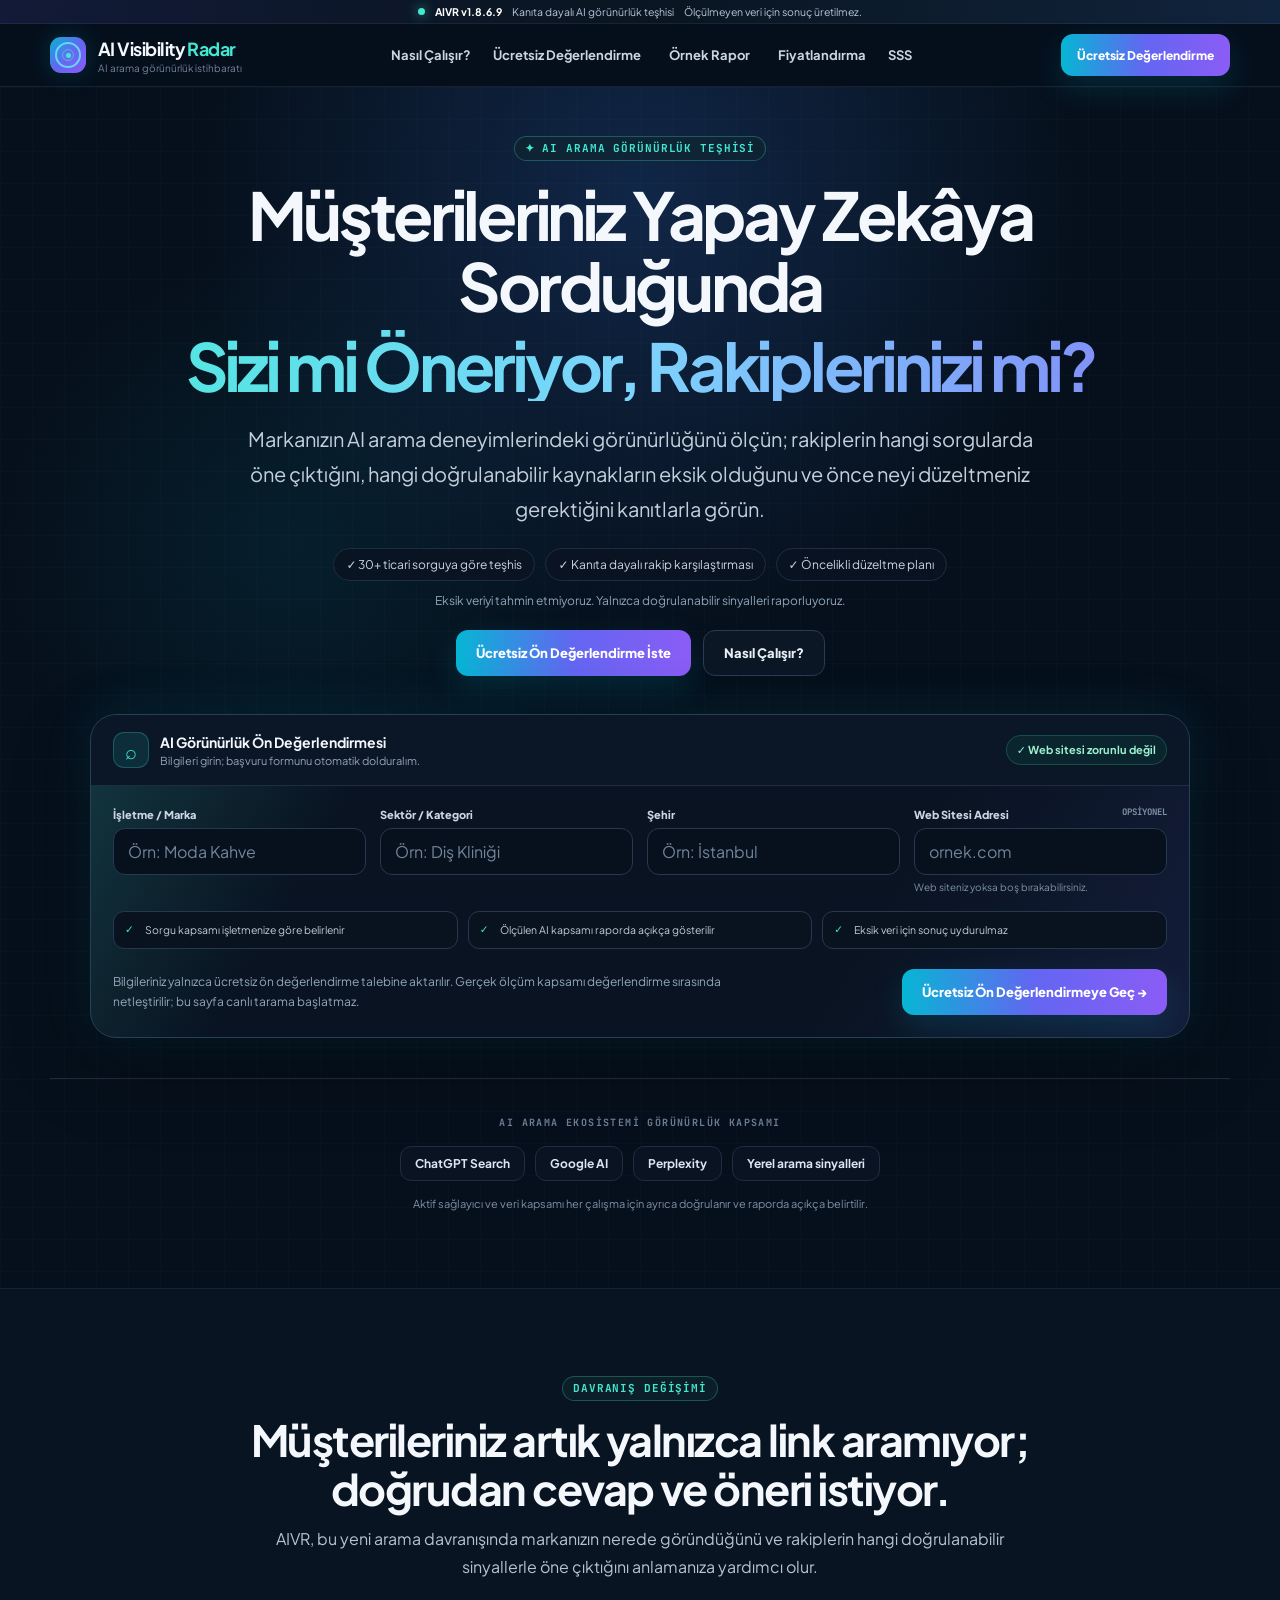
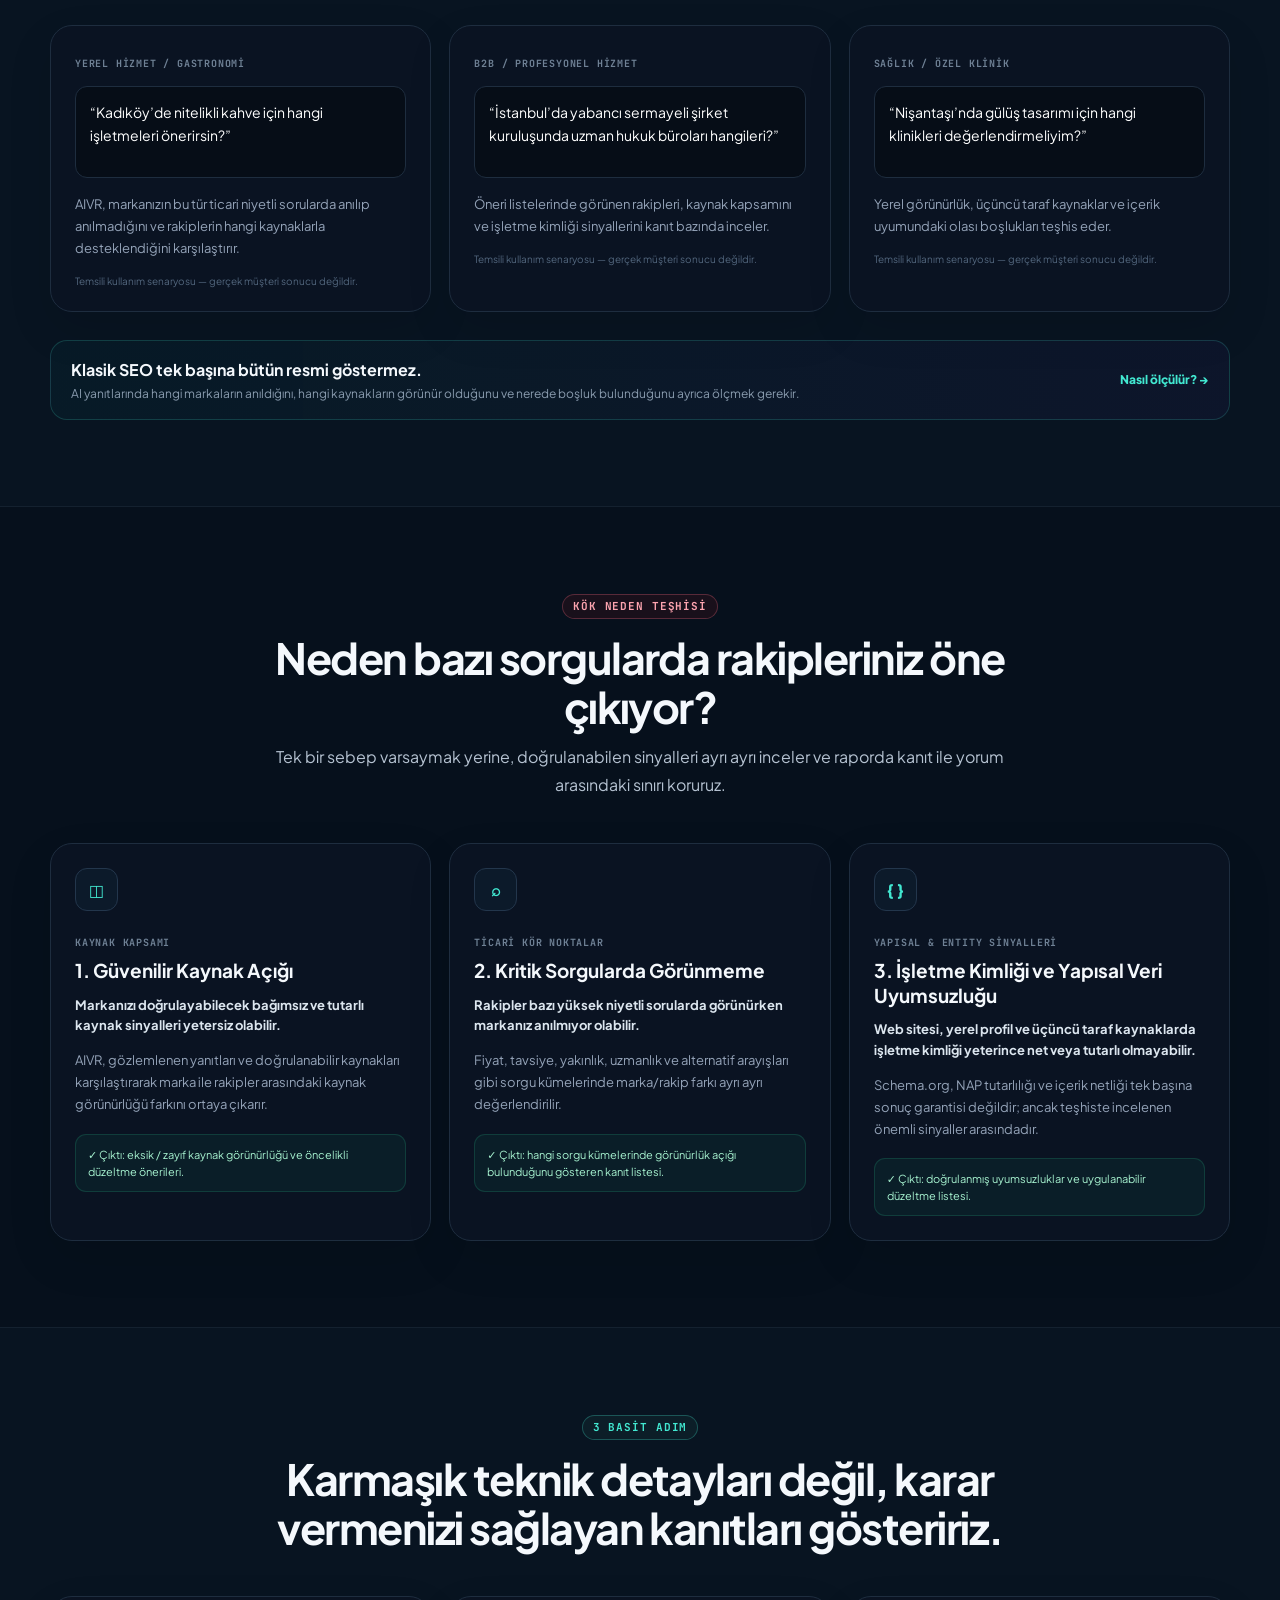
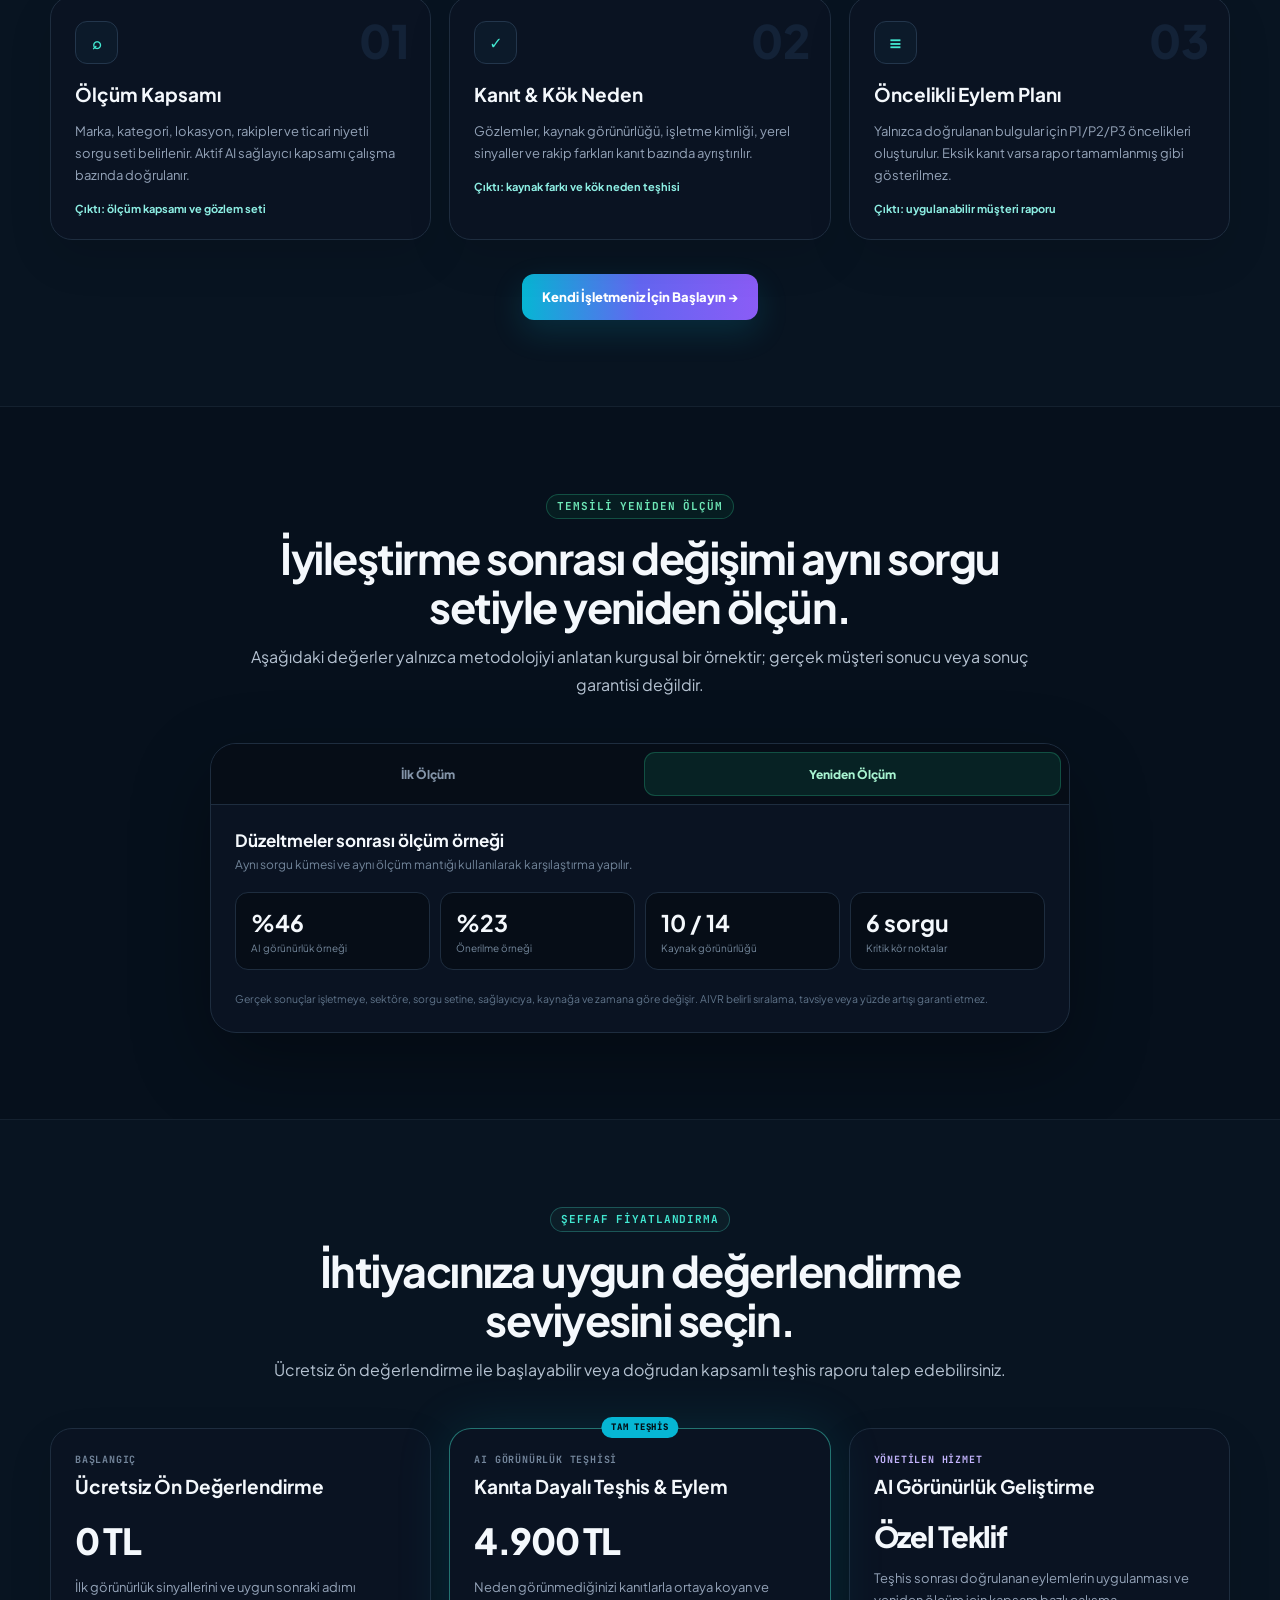
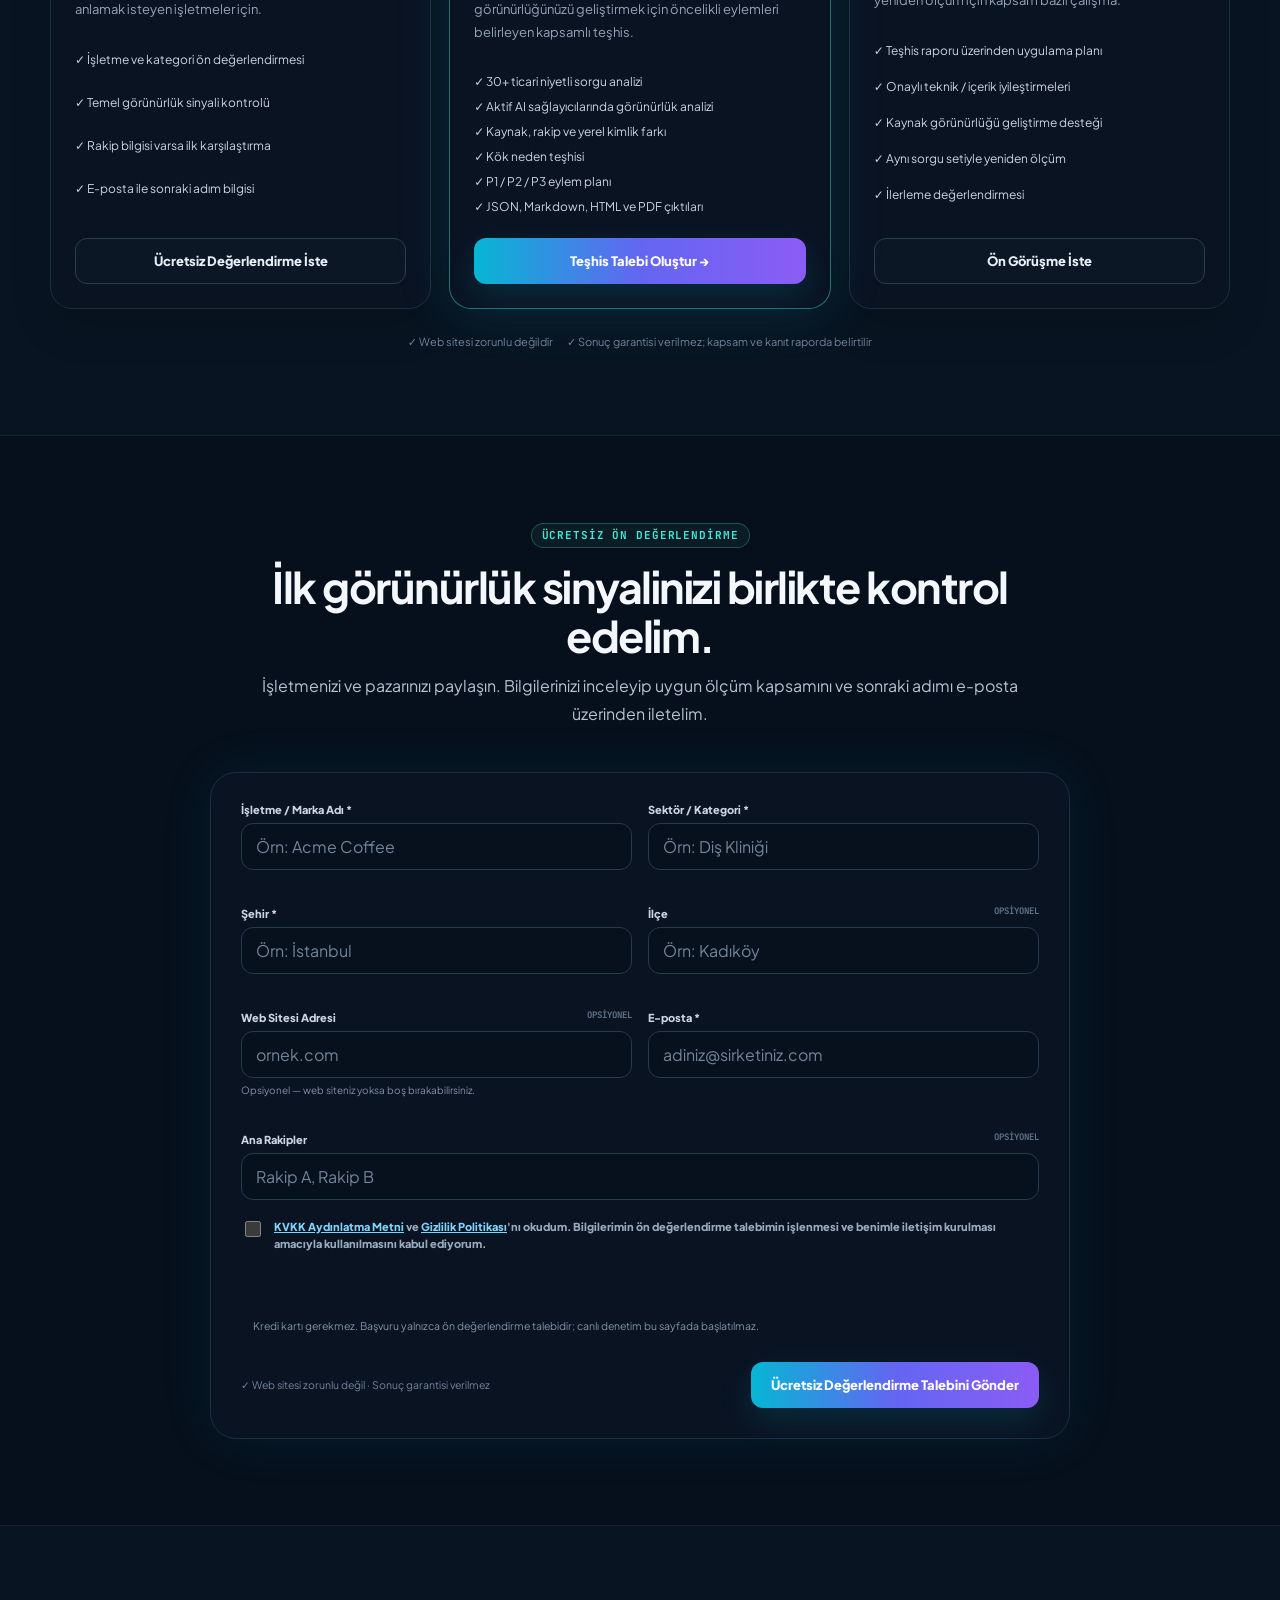
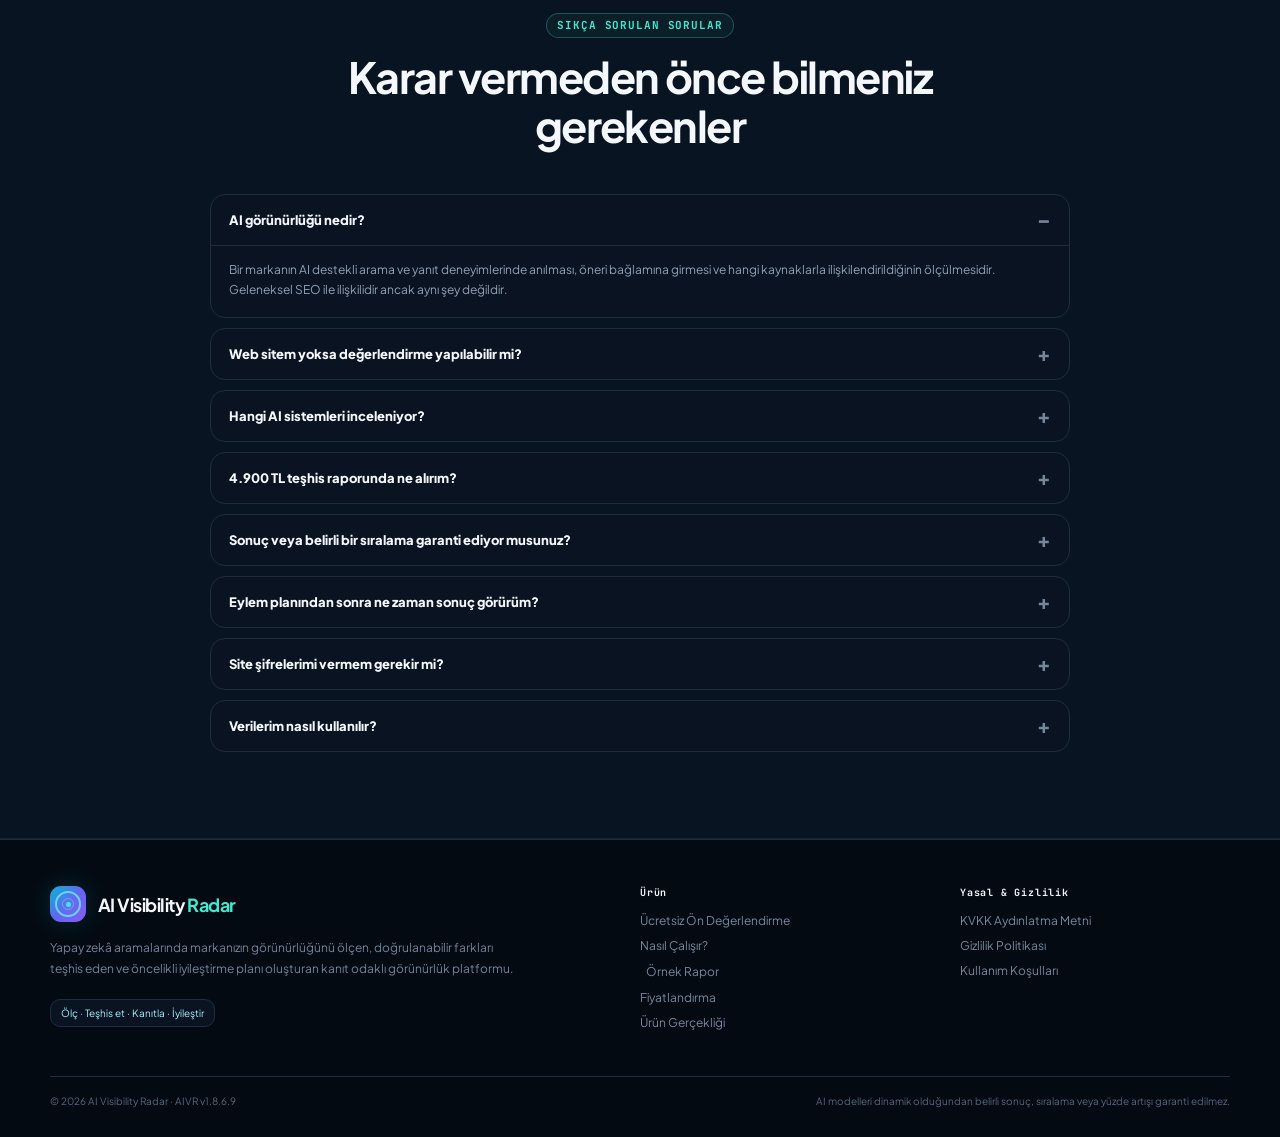
==== commit 514dbbb4: "Polish AIVR landing UX and optional website flow" ====
--- a/ai-visibility-radar/index.html
+++ b/ai-visibility-radar/index.html
@@ -57,7 +57,7 @@
         <a href="#pricing">Fiyatlandırma</a>
         <a href="#faq">SSS</a>
       </nav>
-      <a class="btn btn-primary nav-cta" href="#assessment">Ücretsiz Ön Değerlendirme</a>
+      <a class="btn btn-primary nav-cta" href="#assessment">Ücretsiz Değerlendirme</a>
       <button class="menu-btn" id="menu-btn" aria-expanded="false" aria-controls="mobile-nav" aria-label="Menüyü aç"><span></span><span></span><span></span></button>
     </div>
     <nav id="mobile-nav" class="mobile-nav" aria-label="Mobil menü">
@@ -72,7 +72,7 @@
         <div class="eyebrow">✦ AI ARAMA GÖRÜNÜRLÜK TEŞHİSİ</div>
         <h1>Müşterileriniz Yapay Zekâya Sorduğunda <span>Sizi mi Öneriyor, Rakiplerinizi mi?</span></h1>
         <p class="hero-lead">Markanızın AI arama deneyimlerindeki görünürlüğünü ölçün; rakiplerin hangi sorgularda öne çıktığını, hangi doğrulanabilir kaynakların eksik olduğunu ve önce neyi düzeltmeniz gerektiğini kanıtlarla görün.</p>
-        <div class="hero-pills"><span>✓ 30+ ticari sorguya göre teşhis</span><span>✓ Kanıta dayalı rakip karşılaştırması</span><span>✓ Öncelikli düzeltme planı</span></div>
+        <div class="hero-pills"><span>✓ 30+ ticari sorguya göre teşhis</span><span>✓ Kanıta dayalı rakip karşılaştırması</span><span>✓ Öncelikli düzeltme planı</span></div><p class="hero-proof-note">Eksik veriyi tahmin etmiyoruz. Yalnızca doğrulanabilir sinyalleri raporluyoruz.</p>
         <div class="hero-actions"><a class="btn btn-primary" href="#assessment">Ücretsiz Ön Değerlendirme İste</a><a class="btn btn-secondary" href="#how">Nasıl Çalışır?</a></div>
 
         <div class="assessment-card" id="assessment">
@@ -82,11 +82,12 @@
             <span class="soft-badge">✓ Web sitesi zorunlu değil</span>
           </div>
           <form id="quick-form" class="quick-form">
-            <label><span>İşletme / Marka</span><input id="quick-brand" required autocomplete="organization" placeholder="Örn: Acme Coffee" /></label>
+            <label><span>İşletme / Marka</span><input id="quick-brand" required autocomplete="organization" placeholder="Örn: Moda Kahve" /></label>
             <label><span>Sektör / Kategori</span><input id="quick-category" required placeholder="Örn: Diş Kliniği" /></label>
             <label><span>Şehir</span><input id="quick-city" required autocomplete="address-level1" placeholder="Örn: İstanbul" /></label>
-            <div class="quick-proof"><span>✓ Ticari sorgu kapsamı belirlenir</span><span>✓ Aktif sağlayıcı kapsamı raporda belirtilir</span><span>✓ Eksik kanıt için tahmin üretilmez</span></div>
-            <div class="assessment-foot"><p>Bu alan canlı AI taraması başlatmaz. Bilgilerinizi ücretsiz ön değerlendirme talebine aktarır; gerçek ölçüm kapsamı değerlendirme sırasında netleştirilir.</p><button class="btn btn-primary" type="submit">Ücretsiz Ön Değerlendirmeye Geç →</button></div>
+            <label><span>Web Sitesi Adresi <em>OPSİYONEL</em></span><input id="quick-website" type="text" inputmode="url" autocomplete="url" placeholder="ornek.com" /><small class="hint">Web siteniz yoksa boş bırakabilirsiniz.</small></label>
+            <div class="quick-proof"><span>Sorgu kapsamı işletmenize göre belirlenir</span><span>Ölçülen AI kapsamı raporda açıkça gösterilir</span><span>Eksik veri için sonuç uydurulmaz</span></div>
+            <div class="assessment-foot"><p>Bilgileriniz yalnızca ücretsiz ön değerlendirme talebine aktarılır. Gerçek ölçüm kapsamı değerlendirme sırasında netleştirilir; bu sayfa canlı tarama başlatmaz.</p><button class="btn btn-primary" type="submit">Ücretsiz Ön Değerlendirmeye Geç →</button></div>
           </form>
         </div>
 
@@ -164,7 +165,7 @@
           <form id="lead-form" novalidate>
             <div class="form-grid two"><label><span>İşletme / Marka Adı *</span><input id="businessName" name="businessName" required autocomplete="organization" placeholder="Örn: Acme Coffee" /><small class="field-error" data-error="businessName"></small></label><label><span>Sektör / Kategori *</span><input id="category" name="category" required placeholder="Örn: Diş Kliniği" /><small class="field-error" data-error="category"></small></label></div>
             <div class="form-grid two"><label><span>Şehir *</span><input id="city" name="city" required autocomplete="address-level1" placeholder="Örn: İstanbul" /><small class="field-error" data-error="city"></small></label><label><span>İlçe <em>OPSİYONEL</em></span><input id="district" name="district" placeholder="Örn: Kadıköy" /></label></div>
-            <div class="form-grid two"><label><span>Web Sitesi <em>OPSİYONEL</em></span><input id="website" name="website" type="url" placeholder="https://ornek.com" /><small class="hint">Web sitesi zorunlu değildir.</small></label><label><span>E-posta *</span><input id="email" name="email" type="email" required autocomplete="email" placeholder="adiniz@sirketiniz.com" /><small class="field-error" data-error="email"></small></label></div>
+            <div class="form-grid two"><label><span>Web Sitesi Adresi <em>OPSİYONEL</em></span><input id="website" name="website" type="text" inputmode="url" autocomplete="url" placeholder="ornek.com" /><small class="hint">Opsiyonel — web siteniz yoksa boş bırakabilirsiniz.</small><small class="field-error" data-error="website"></small></label><label><span>E-posta *</span><input id="email" name="email" type="email" required autocomplete="email" placeholder="adiniz@sirketiniz.com" /><small class="field-error" data-error="email"></small></label></div>
             <label><span>Ana Rakipler <em>OPSİYONEL</em></span><input id="competitors" name="competitors" placeholder="Rakip A, Rakip B" /></label>
             <label class="consent"><input id="kvkkConsent" type="checkbox" /><span><a href="./kvkk.html">KVKK Aydınlatma Metni</a> ve <a href="./privacy.html">Gizlilik Politikası</a>'nı okudum. Bilgilerimin ön değerlendirme talebimin işlenmesi ve benimle iletişim kurulması amacıyla kullanılmasını kabul ediyorum.</span></label><small class="field-error" data-error="kvkkConsent"></small>
             <div id="form-status" class="form-status" aria-live="polite">Kredi kartı gerekmez. Başvuru yalnızca ön değerlendirme talebidir; canlı denetim bu sayfada başlatılmaz.</div>
--- a/ai-visibility-radar/styles.css
+++ b/ai-visibility-radar/styles.css
@@ -13,3 +13,60 @@
 @media(max-width:700px){.truth-hide{display:none}.truth-strip{font-size:9.5px;gap:7px}.shell,.narrow{width:min(100% - 28px,var(--max))}.hero{padding-top:42px}.hero h1{font-size:38px}.hero-lead{font-size:15px}.hero-actions .btn{width:100%}.assessment-head{align-items:flex-start}.soft-badge{display:none}.quick-form{grid-template-columns:1fr}.quick-form label:last-of-type{grid-column:auto}.assessment-foot,.insight-banner,.submit-row,.modal-footer,.footer-bottom{align-items:stretch;flex-direction:column}.assessment-foot .btn,.submit-row .btn,.modal-footer .btn{width:100%}.section{padding:68px 0}.section-head{margin-bottom:32px}.section-head h2{font-size:30px}.form-grid.two{grid-template-columns:1fr}.lead-card{padding:20px}.footer-grid{grid-template-columns:1fr}.footer-brand{grid-column:auto}.metric-grid{grid-template-columns:1fr 1fr;padding:16px}.benchmark-copy{padding:18px 16px 0}.benchmark-card>.disclaimer{padding:0 16px 18px}.modal-dialog{padding:22px 18px}.modal-metrics{grid-template-columns:1fr 1fr}.brand small{display:none}}
 @media(max-width:410px){.hero h1{font-size:33px}.hero-pills{display:grid}.platforms{display:grid;grid-template-columns:1fr 1fr}.modal-metrics,.metric-grid{grid-template-columns:1fr}.price{font-size:32px}}
 @media(prefers-reduced-motion:reduce){html{scroll-behavior:auto}*,*:before,*:after{animation-duration:.01ms!important;animation-iteration-count:1!important;transition-duration:.01ms!important;scroll-behavior:auto!important}}
+
+
+/* AIVR landing UX polish — 2026-09-19 */
+.truth-strip{min-height:24px;padding:4px 14px;font-size:10.5px}
+.nav-wrap{height:62px;gap:20px}
+.brand-mark{width:36px;height:36px;border-radius:11px}
+.brand b{font-size:18px}
+.desktop-nav{gap:22px}
+.nav-cta{min-height:42px;padding:0 16px;font-size:12px;white-space:nowrap}
+.hero{padding:48px 0 78px}
+.hero h1{margin-top:18px}
+.hero-lead{margin-top:20px;color:#c4cfdb}
+.hero-pills{margin-top:22px}
+.hero-proof-note{margin:11px auto 0;color:#8fa3b8;font-size:12px;line-height:1.55}
+.hero-actions{margin-top:20px}
+.assessment-card{max-width:1100px;margin-top:38px}
+.assessment-head{padding:17px 22px;background:#0b1727}
+.assessment-head small{color:#93a4b7}
+.quick-form{grid-template-columns:repeat(4,minmax(0,1fr));gap:14px;padding:22px}
+.quick-form label span em{font-style:normal;font:700 9px/1 'JetBrains Mono',monospace;color:#7f91a6}
+.quick-form input,.lead-card input{border-color:#26394f;background:#07111d}
+.quick-form input::placeholder,.lead-card input::placeholder{color:#71849a;opacity:1}
+.quick-proof{gap:10px;margin-top:4px}
+.quick-proof span{position:relative;padding:10px 11px 10px 31px;color:#c0ccda;background:#08131f;border-color:#26384d;line-height:1.45}
+.quick-proof span::before{content:'✓';position:absolute;left:11px;top:9px;color:var(--cyan);font-weight:800}
+.assessment-foot{margin-top:6px}
+.assessment-foot p{color:#93a6b9;font-size:12px;max-width:650px}
+.assessment-foot .btn{white-space:nowrap;flex:0 0 auto}
+.platform-strip{margin-top:40px}
+.platform-strip p{color:#7d90a5}
+.form-status{color:#8094a9}
+.hint{color:#7f91a6}
+
+@media(max-width:1120px){
+  .quick-form{grid-template-columns:repeat(2,minmax(0,1fr))}
+}
+@media(max-width:980px){
+  .quick-form{grid-template-columns:repeat(2,minmax(0,1fr))}
+  .nav-wrap{height:60px}
+}
+@media(max-width:700px){
+  .hero{padding-top:34px}
+  .assessment-card{margin-top:30px;border-radius:20px}
+  .quick-form{grid-template-columns:1fr;padding:18px}
+  .assessment-head{padding:16px 18px}
+  .assessment-foot p{font-size:11.5px}
+  .assessment-foot .btn{white-space:normal}
+}
+@media(max-width:390px){
+  .shell,.narrow{width:min(100% - 22px,var(--max))}
+  .truth-strip{font-size:9px;padding-inline:9px}
+  .hero h1{font-size:31px}
+  .hero-lead{font-size:14px;line-height:1.65}
+  .hero-pills span{font-size:11px}
+  .assessment-card{border-radius:18px}
+  .lead-card{padding:17px}
+}
